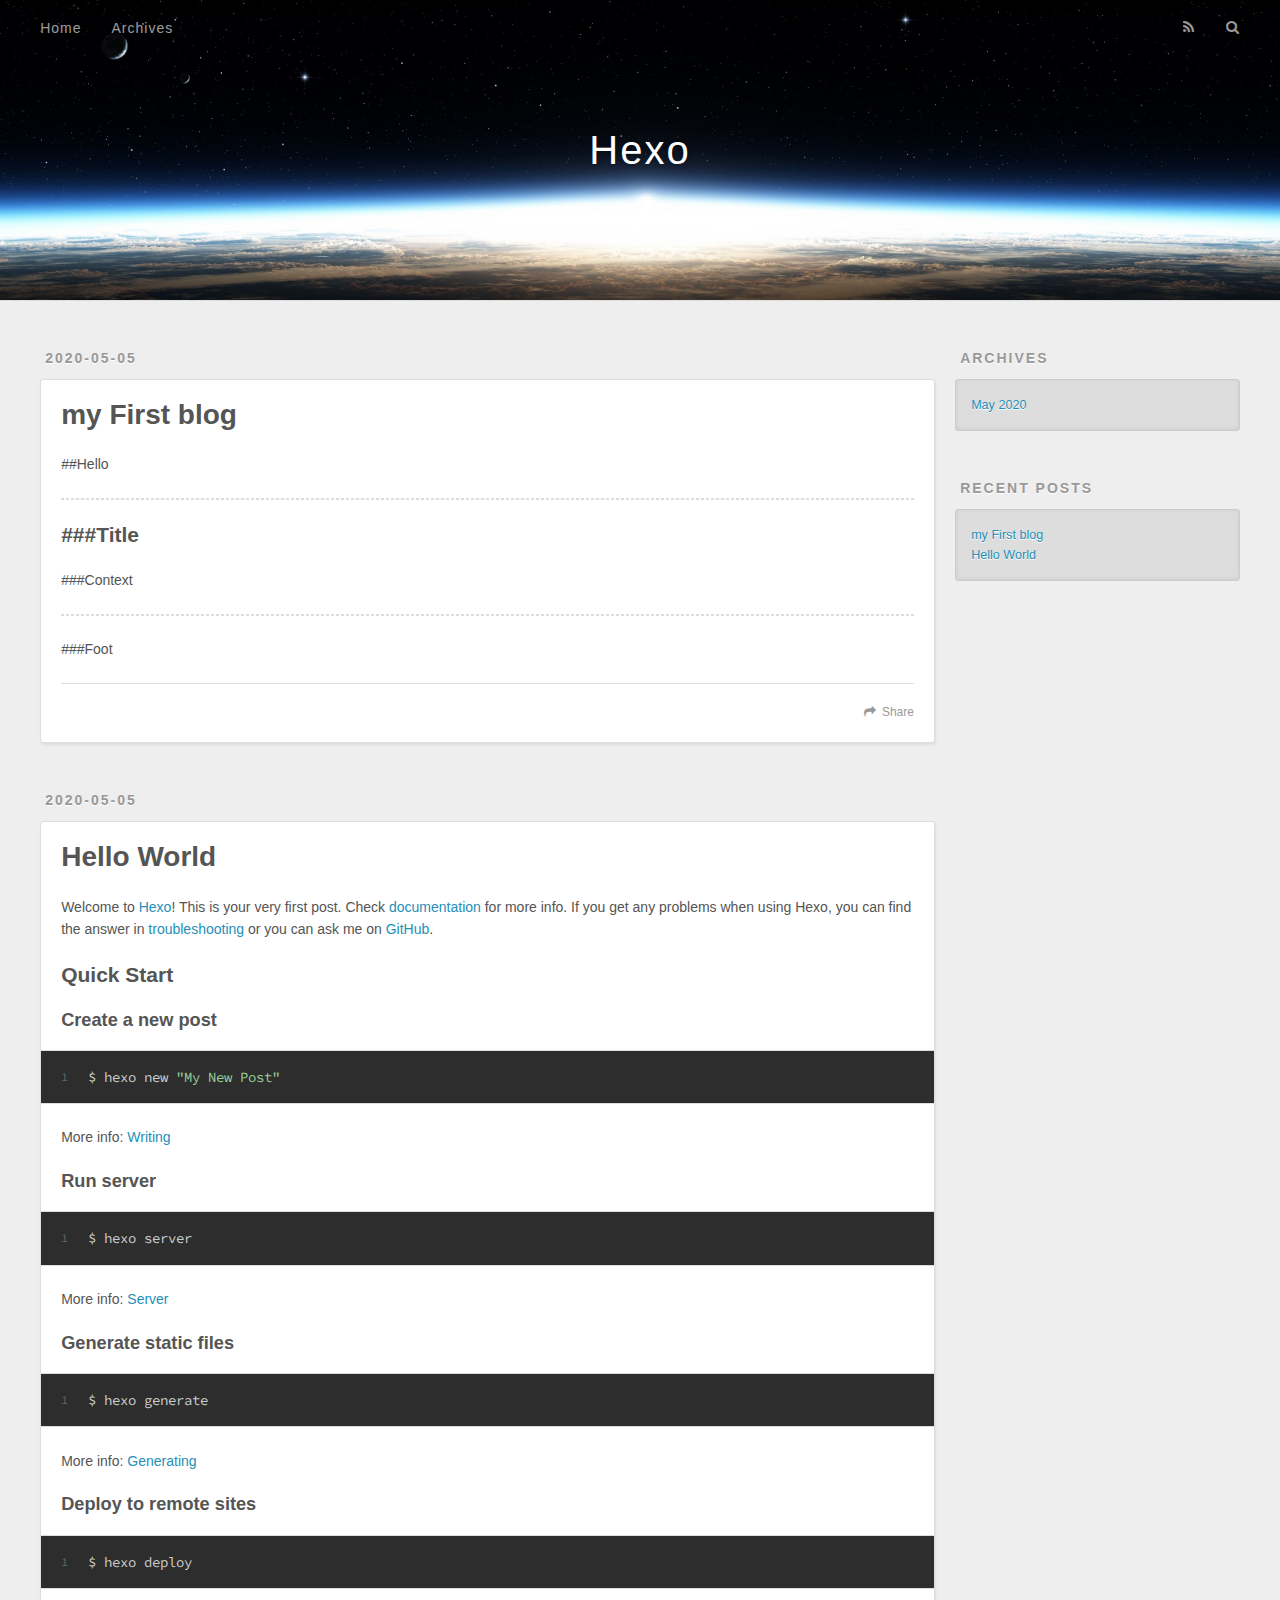
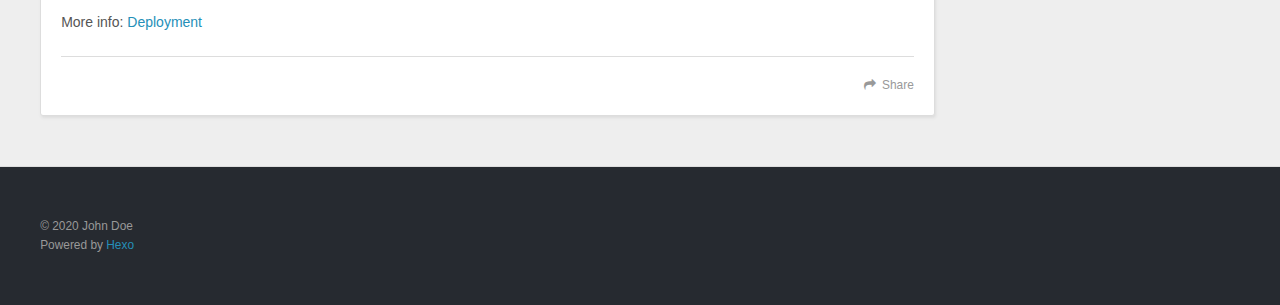
==== index.html @ ec0363a7 "Site updated: 2020-05-05 11:25:41" ====
<!DOCTYPE html>
<html>
<head>
  <meta charset="utf-8">
  

  
  <title>Hexo</title>
  <meta name="viewport" content="width=device-width, initial-scale=1, maximum-scale=1">
  <meta property="og:type" content="website">
<meta property="og:title" content="Hexo">
<meta property="og:url" content="http://yoursite.com/index.html">
<meta property="og:site_name" content="Hexo">
<meta property="og:locale" content="en_US">
<meta property="article:author" content="John Doe">
<meta name="twitter:card" content="summary">
  
    <link rel="alternate" href="/atom.xml" title="Hexo" type="application/atom+xml">
  
  
    <link rel="icon" href="/favicon.png">
  
  
    <link href="//fonts.googleapis.com/css?family=Source+Code+Pro" rel="stylesheet" type="text/css">
  
  
<link rel="stylesheet" href="/css/style.css">

<meta name="generator" content="Hexo 4.2.0"></head>

<body>
  <div id="container">
    <div id="wrap">
      <header id="header">
  <div id="banner"></div>
  <div id="header-outer" class="outer">
    <div id="header-title" class="inner">
      <h1 id="logo-wrap">
        <a href="/" id="logo">Hexo</a>
      </h1>
      
    </div>
    <div id="header-inner" class="inner">
      <nav id="main-nav">
        <a id="main-nav-toggle" class="nav-icon"></a>
        
          <a class="main-nav-link" href="/">Home</a>
        
          <a class="main-nav-link" href="/archives">Archives</a>
        
      </nav>
      <nav id="sub-nav">
        
          <a id="nav-rss-link" class="nav-icon" href="/atom.xml" title="RSS Feed"></a>
        
        <a id="nav-search-btn" class="nav-icon" title="Search"></a>
      </nav>
      <div id="search-form-wrap">
        <form action="//google.com/search" method="get" accept-charset="UTF-8" class="search-form"><input type="search" name="q" class="search-form-input" placeholder="Search"><button type="submit" class="search-form-submit">&#xF002;</button><input type="hidden" name="sitesearch" value="http://yoursite.com"></form>
      </div>
    </div>
  </div>
</header>
      <div class="outer">
        <section id="main">
  
    <article id="post-my-First-blog" class="article article-type-post" itemscope itemprop="blogPost">
  <div class="article-meta">
    <a href="/2020/05/05/my-First-blog/" class="article-date">
  <time datetime="2020-05-05T15:16:21.000Z" itemprop="datePublished">2020-05-05</time>
</a>
    
  </div>
  <div class="article-inner">
    
    
      <header class="article-header">
        
  
    <h1 itemprop="name">
      <a class="article-title" href="/2020/05/05/my-First-blog/">my First blog</a>
    </h1>
  

      </header>
    
    <div class="article-entry" itemprop="articleBody">
      
        <p>##Hello</p>
<hr>
<h2 id="Title"><a href="#Title" class="headerlink" title="###Title"></a>###Title</h2><p>###Context</p>
<hr>
<p>###Foot</p>

      
    </div>
    <footer class="article-footer">
      <a data-url="http://yoursite.com/2020/05/05/my-First-blog/" data-id="ck9u25fbx0001x0pvg37u7gdy" class="article-share-link">Share</a>
      
      
    </footer>
  </div>
  
</article>


  
    <article id="post-hello-world" class="article article-type-post" itemscope itemprop="blogPost">
  <div class="article-meta">
    <a href="/2020/05/05/hello-world/" class="article-date">
  <time datetime="2020-05-05T15:05:00.550Z" itemprop="datePublished">2020-05-05</time>
</a>
    
  </div>
  <div class="article-inner">
    
    
      <header class="article-header">
        
  
    <h1 itemprop="name">
      <a class="article-title" href="/2020/05/05/hello-world/">Hello World</a>
    </h1>
  

      </header>
    
    <div class="article-entry" itemprop="articleBody">
      
        <p>Welcome to <a href="https://hexo.io/" target="_blank" rel="noopener">Hexo</a>! This is your very first post. Check <a href="https://hexo.io/docs/" target="_blank" rel="noopener">documentation</a> for more info. If you get any problems when using Hexo, you can find the answer in <a href="https://hexo.io/docs/troubleshooting.html" target="_blank" rel="noopener">troubleshooting</a> or you can ask me on <a href="https://github.com/hexojs/hexo/issues" target="_blank" rel="noopener">GitHub</a>.</p>
<h2 id="Quick-Start"><a href="#Quick-Start" class="headerlink" title="Quick Start"></a>Quick Start</h2><h3 id="Create-a-new-post"><a href="#Create-a-new-post" class="headerlink" title="Create a new post"></a>Create a new post</h3><figure class="highlight bash"><table><tr><td class="gutter"><pre><span class="line">1</span><br></pre></td><td class="code"><pre><span class="line">$ hexo new <span class="string">"My New Post"</span></span><br></pre></td></tr></table></figure>

<p>More info: <a href="https://hexo.io/docs/writing.html" target="_blank" rel="noopener">Writing</a></p>
<h3 id="Run-server"><a href="#Run-server" class="headerlink" title="Run server"></a>Run server</h3><figure class="highlight bash"><table><tr><td class="gutter"><pre><span class="line">1</span><br></pre></td><td class="code"><pre><span class="line">$ hexo server</span><br></pre></td></tr></table></figure>

<p>More info: <a href="https://hexo.io/docs/server.html" target="_blank" rel="noopener">Server</a></p>
<h3 id="Generate-static-files"><a href="#Generate-static-files" class="headerlink" title="Generate static files"></a>Generate static files</h3><figure class="highlight bash"><table><tr><td class="gutter"><pre><span class="line">1</span><br></pre></td><td class="code"><pre><span class="line">$ hexo generate</span><br></pre></td></tr></table></figure>

<p>More info: <a href="https://hexo.io/docs/generating.html" target="_blank" rel="noopener">Generating</a></p>
<h3 id="Deploy-to-remote-sites"><a href="#Deploy-to-remote-sites" class="headerlink" title="Deploy to remote sites"></a>Deploy to remote sites</h3><figure class="highlight bash"><table><tr><td class="gutter"><pre><span class="line">1</span><br></pre></td><td class="code"><pre><span class="line">$ hexo deploy</span><br></pre></td></tr></table></figure>

<p>More info: <a href="https://hexo.io/docs/one-command-deployment.html" target="_blank" rel="noopener">Deployment</a></p>

      
    </div>
    <footer class="article-footer">
      <a data-url="http://yoursite.com/2020/05/05/hello-world/" data-id="ck9u25fbn0000x0pv0hl3083g" class="article-share-link">Share</a>
      
      
    </footer>
  </div>
  
</article>


  


</section>
        
          <aside id="sidebar">
  
    

  
    

  
    
  
    
  <div class="widget-wrap">
    <h3 class="widget-title">Archives</h3>
    <div class="widget">
      <ul class="archive-list"><li class="archive-list-item"><a class="archive-list-link" href="/archives/2020/05/">May 2020</a></li></ul>
    </div>
  </div>


  
    
  <div class="widget-wrap">
    <h3 class="widget-title">Recent Posts</h3>
    <div class="widget">
      <ul>
        
          <li>
            <a href="/2020/05/05/my-First-blog/">my First blog</a>
          </li>
        
          <li>
            <a href="/2020/05/05/hello-world/">Hello World</a>
          </li>
        
      </ul>
    </div>
  </div>

  
</aside>
        
      </div>
      <footer id="footer">
  
  <div class="outer">
    <div id="footer-info" class="inner">
      &copy; 2020 John Doe<br>
      Powered by <a href="http://hexo.io/" target="_blank">Hexo</a>
    </div>
  </div>
</footer>
    </div>
    <nav id="mobile-nav">
  
    <a href="/" class="mobile-nav-link">Home</a>
  
    <a href="/archives" class="mobile-nav-link">Archives</a>
  
</nav>
    

<script src="//ajax.googleapis.com/ajax/libs/jquery/2.0.3/jquery.min.js"></script>


  
<link rel="stylesheet" href="/fancybox/jquery.fancybox.css">

  
<script src="/fancybox/jquery.fancybox.pack.js"></script>




<script src="/js/script.js"></script>




  </div>
</body>
</html>
---- css/style.css ----
body {
  width: 100%;
}
body:before,
body:after {
  content: "";
  display: table;
}
body:after {
  clear: both;
}
html,
body,
div,
span,
applet,
object,
iframe,
h1,
h2,
h3,
h4,
h5,
h6,
p,
blockquote,
pre,
a,
abbr,
acronym,
address,
big,
cite,
code,
del,
dfn,
em,
img,
ins,
kbd,
q,
s,
samp,
small,
strike,
strong,
sub,
sup,
tt,
var,
dl,
dt,
dd,
ol,
ul,
li,
fieldset,
form,
label,
legend,
table,
caption,
tbody,
tfoot,
thead,
tr,
th,
td {
  margin: 0;
  padding: 0;
  border: 0;
  outline: 0;
  font-weight: inherit;
  font-style: inherit;
  font-family: inherit;
  font-size: 100%;
  vertical-align: baseline;
}
body {
  line-height: 1;
  color: #000;
  background: #fff;
}
ol,
ul {
  list-style: none;
}
table {
  border-collapse: separate;
  border-spacing: 0;
  vertical-align: middle;
}
caption,
th,
td {
  text-align: left;
  font-weight: normal;
  vertical-align: middle;
}
a img {
  border: none;
}
input,
button {
  margin: 0;
  padding: 0;
}
input::-moz-focus-inner,
button::-moz-focus-inner {
  border: 0;
  padding: 0;
}
@font-face {
  font-family: FontAwesome;
  font-style: normal;
  font-weight: normal;
  src: url("fonts/fontawesome-webfont.eot?v=#4.0.3");
  src: url("fonts/fontawesome-webfont.eot?#iefix&v=#4.0.3") format("embedded-opentype"), url("fonts/fontawesome-webfont.woff?v=#4.0.3") format("woff"), url("fonts/fontawesome-webfont.ttf?v=#4.0.3") format("truetype"), url("fonts/fontawesome-webfont.svg#fontawesomeregular?v=#4.0.3") format("svg");
}
html,
body,
#container {
  height: 100%;
}
body {
  background: #eee;
  font: 14px -apple-system, BlinkMacSystemFont, "Segoe UI", "Roboto", "Oxygen", "Ubuntu", "Cantarell", "Fira Sans", "Droid Sans", "Helvetica Neue", sans-serif;
  -webkit-text-size-adjust: 100%;
}
.outer {
  max-width: 1220px;
  margin: 0 auto;
  padding: 0 20px;
}
.outer:before,
.outer:after {
  content: "";
  display: table;
}
.outer:after {
  clear: both;
}
.inner {
  display: inline;
  float: left;
  width: 98.33333333333333%;
  margin: 0 0.833333333333333%;
}
.left,
.alignleft {
  float: left;
}
.right,
.alignright {
  float: right;
}
.clear {
  clear: both;
}
#container {
  position: relative;
}
.mobile-nav-on {
  overflow: hidden;
}
#wrap {
  height: 100%;
  width: 100%;
  position: absolute;
  top: 0;
  left: 0;
  -webkit-transition: 0.2s ease-out;
  -moz-transition: 0.2s ease-out;
  -ms-transition: 0.2s ease-out;
  transition: 0.2s ease-out;
  z-index: 1;
  background: #eee;
}
.mobile-nav-on #wrap {
  left: 280px;
}
@media screen and (min-width: 768px) {
  #main {
    display: inline;
    float: left;
    width: 73.33333333333333%;
    margin: 0 0.833333333333333%;
  }
}
.article-date,
.article-category-link,
.archive-year,
.widget-title {
  text-decoration: none;
  text-transform: uppercase;
  letter-spacing: 2px;
  color: #999;
  margin-bottom: 1em;
  margin-left: 5px;
  line-height: 1em;
  text-shadow: 0 1px #fff;
  font-weight: bold;
}
.article-inner,
.archive-article-inner {
  background: #fff;
  -webkit-box-shadow: 1px 2px 3px #ddd;
  box-shadow: 1px 2px 3px #ddd;
  border: 1px solid #ddd;
  border-radius: 3px;
}
.article-entry h1,
.widget h1 {
  font-size: 2em;
}
.article-entry h2,
.widget h2 {
  font-size: 1.5em;
}
.article-entry h3,
.widget h3 {
  font-size: 1.3em;
}
.article-entry h4,
.widget h4 {
  font-size: 1.2em;
}
.article-entry h5,
.widget h5 {
  font-size: 1em;
}
.article-entry h6,
.widget h6 {
  font-size: 1em;
  color: #999;
}
.article-entry hr,
.widget hr {
  border: 1px dashed #ddd;
}
.article-entry strong,
.widget strong {
  font-weight: bold;
}
.article-entry em,
.widget em,
.article-entry cite,
.widget cite {
  font-style: italic;
}
.article-entry sup,
.widget sup,
.article-entry sub,
.widget sub {
  font-size: 0.75em;
  line-height: 0;
  position: relative;
  vertical-align: baseline;
}
.article-entry sup,
.widget sup {
  top: -0.5em;
}
.article-entry sub,
.widget sub {
  bottom: -0.2em;
}
.article-entry small,
.widget small {
  font-size: 0.85em;
}
.article-entry acronym,
.widget acronym,
.article-entry abbr,
.widget abbr {
  border-bottom: 1px dotted;
}
.article-entry ul,
.widget ul,
.article-entry ol,
.widget ol,
.article-entry dl,
.widget dl {
  margin: 0 20px;
  line-height: 1.6em;
}
.article-entry ul ul,
.widget ul ul,
.article-entry ol ul,
.widget ol ul,
.article-entry ul ol,
.widget ul ol,
.article-entry ol ol,
.widget ol ol {
  margin-top: 0;
  margin-bottom: 0;
}
.article-entry ul,
.widget ul {
  list-style: disc;
}
.article-entry ol,
.widget ol {
  list-style: decimal;
}
.article-entry dt,
.widget dt {
  font-weight: bold;
}
#header {
  height: 300px;
  position: relative;
  border-bottom: 1px solid #ddd;
}
#header:before,
#header:after {
  content: "";
  position: absolute;
  left: 0;
  right: 0;
  height: 40px;
}
#header:before {
  top: 0;
  background: -webkit-linear-gradient(rgba(0,0,0,0.2), transparent);
  background: -moz-linear-gradient(rgba(0,0,0,0.2), transparent);
  background: -ms-linear-gradient(rgba(0,0,0,0.2), transparent);
  background: linear-gradient(rgba(0,0,0,0.2), transparent);
}
#header:after {
  bottom: 0;
  background: -webkit-linear-gradient(transparent, rgba(0,0,0,0.2));
  background: -moz-linear-gradient(transparent, rgba(0,0,0,0.2));
  background: -ms-linear-gradient(transparent, rgba(0,0,0,0.2));
  background: linear-gradient(transparent, rgba(0,0,0,0.2));
}
#header-outer {
  height: 100%;
  position: relative;
}
#header-inner {
  position: relative;
  overflow: hidden;
}
#banner {
  position: absolute;
  top: 0;
  left: 0;
  width: 100%;
  height: 100%;
  background: url("images/banner.jpg") center #000;
  -webkit-background-size: cover;
  -moz-background-size: cover;
  background-size: cover;
  z-index: -1;
}
#header-title {
  text-align: center;
  height: 40px;
  position: absolute;
  top: 50%;
  left: 0;
  margin-top: -20px;
}
#logo,
#subtitle {
  text-decoration: none;
  color: #fff;
  font-weight: 300;
  text-shadow: 0 1px 4px rgba(0,0,0,0.3);
}
#logo {
  font-size: 40px;
  line-height: 40px;
  letter-spacing: 2px;
}
#subtitle {
  font-size: 16px;
  line-height: 16px;
  letter-spacing: 1px;
}
#subtitle-wrap {
  margin-top: 16px;
}
#main-nav {
  float: left;
  margin-left: -15px;
}
.nav-icon,
.main-nav-link {
  float: left;
  color: #fff;
  opacity: 0.6;
  text-decoration: none;
  text-shadow: 0 1px rgba(0,0,0,0.2);
  -webkit-transition: opacity 0.2s;
  -moz-transition: opacity 0.2s;
  -ms-transition: opacity 0.2s;
  transition: opacity 0.2s;
  display: block;
  padding: 20px 15px;
}
.nav-icon:hover,
.main-nav-link:hover {
  opacity: 1;
}
.nav-icon {
  font-family: FontAwesome;
  text-align: center;
  font-size: 14px;
  width: 14px;
  height: 14px;
  padding: 20px 15px;
  position: relative;
  cursor: pointer;
}
.main-nav-link {
  font-weight: 300;
  letter-spacing: 1px;
}
@media screen and (max-width: 479px) {
  .main-nav-link {
    display: none;
  }
}
#main-nav-toggle {
  display: none;
}
#main-nav-toggle:before {
  content: "\f0c9";
}
@media screen and (max-width: 479px) {
  #main-nav-toggle {
    display: block;
  }
}
#sub-nav {
  float: right;
  margin-right: -15px;
}
#nav-rss-link:before {
  content: "\f09e";
}
#nav-search-btn:before {
  content: "\f002";
}
#search-form-wrap {
  position: absolute;
  top: 15px;
  width: 150px;
  height: 30px;
  right: -150px;
  opacity: 0;
  -webkit-transition: 0.2s ease-out;
  -moz-transition: 0.2s ease-out;
  -ms-transition: 0.2s ease-out;
  transition: 0.2s ease-out;
}
#search-form-wrap.on {
  opacity: 1;
  right: 0;
}
@media screen and (max-width: 479px) {
  #search-form-wrap {
    width: 100%;
    right: -100%;
  }
}
.search-form {
  position: absolute;
  top: 0;
  left: 0;
  right: 0;
  background: #fff;
  padding: 5px 15px;
  border-radius: 15px;
  -webkit-box-shadow: 0 0 10px rgba(0,0,0,0.3);
  box-shadow: 0 0 10px rgba(0,0,0,0.3);
}
.search-form-input {
  border: none;
  background: none;
  color: #555;
  width: 100%;
  font: 13px -apple-system, BlinkMacSystemFont, "Segoe UI", "Roboto", "Oxygen", "Ubuntu", "Cantarell", "Fira Sans", "Droid Sans", "Helvetica Neue", sans-serif;
  outline: none;
}
.search-form-input::-webkit-search-results-decoration,
.search-form-input::-webkit-search-cancel-button {
  -webkit-appearance: none;
}
.search-form-submit {
  position: absolute;
  top: 50%;
  right: 10px;
  margin-top: -7px;
  font: 13px FontAwesome;
  border: none;
  background: none;
  color: #bbb;
  cursor: pointer;
}
.search-form-submit:hover,
.search-form-submit:focus {
  color: #777;
}
.article {
  margin: 50px 0;
}
.article-inner {
  overflow: hidden;
}
.article-meta:before,
.article-meta:after {
  content: "";
  display: table;
}
.article-meta:after {
  clear: both;
}
.article-date {
  float: left;
}
.article-category {
  float: left;
  line-height: 1em;
  color: #ccc;
  text-shadow: 0 1px #fff;
  margin-left: 8px;
}
.article-category:before {
  content: "\2022";
}
.article-category-link {
  margin: 0 12px 1em;
}
.article-header {
  padding: 20px 20px 0;
}
.article-title {
  text-decoration: none;
  font-size: 2em;
  font-weight: bold;
  color: #555;
  line-height: 1.1em;
  -webkit-transition: color 0.2s;
  -moz-transition: color 0.2s;
  -ms-transition: color 0.2s;
  transition: color 0.2s;
}
a.article-title:hover {
  color: #258fb8;
}
.article-entry {
  color: #555;
  padding: 0 20px;
}
.article-entry:before,
.article-entry:after {
  content: "";
  display: table;
}
.article-entry:after {
  clear: both;
}
.article-entry p,
.article-entry table {
  line-height: 1.6em;
  margin: 1.6em 0;
}
.article-entry h1,
.article-entry h2,
.article-entry h3,
.article-entry h4,
.article-entry h5,
.article-entry h6 {
  font-weight: bold;
}
.article-entry h1,
.article-entry h2,
.article-entry h3,
.article-entry h4,
.article-entry h5,
.article-entry h6 {
  line-height: 1.1em;
  margin: 1.1em 0;
}
.article-entry a {
  color: #258fb8;
  text-decoration: none;
}
.article-entry a:hover {
  text-decoration: underline;
}
.article-entry ul,
.article-entry ol,
.article-entry dl {
  margin-top: 1.6em;
  margin-bottom: 1.6em;
}
.article-entry img,
.article-entry video {
  max-width: 100%;
  height: auto;
  display: block;
  margin: auto;
}
.article-entry iframe {
  border: none;
}
.article-entry table {
  width: 100%;
  border-collapse: collapse;
  border-spacing: 0;
}
.article-entry th {
  font-weight: bold;
  border-bottom: 3px solid #ddd;
  padding-bottom: 0.5em;
}
.article-entry td {
  border-bottom: 1px solid #ddd;
  padding: 10px 0;
}
.article-entry blockquote {
  font-family: Georgia, "Times New Roman", serif;
  font-size: 1.4em;
  margin: 1.6em 20px;
  text-align: center;
}
.article-entry blockquote footer {
  font-size: 14px;
  margin: 1.6em 0;
  font-family: -apple-system, BlinkMacSystemFont, "Segoe UI", "Roboto", "Oxygen", "Ubuntu", "Cantarell", "Fira Sans", "Droid Sans", "Helvetica Neue", sans-serif;
}
.article-entry blockquote footer cite:before {
  content: "—";
  padding: 0 0.5em;
}
.article-entry .pullquote {
  text-align: left;
  width: 45%;
  margin: 0;
}
.article-entry .pullquote.left {
  margin-left: 0.5em;
  margin-right: 1em;
}
.article-entry .pullquote.right {
  margin-right: 0.5em;
  margin-left: 1em;
}
.article-entry .caption {
  color: #999;
  display: block;
  font-size: 0.9em;
  margin-top: 0.5em;
  position: relative;
  text-align: center;
}
.article-entry .video-container {
  position: relative;
  padding-top: 56.25%;
  height: 0;
  overflow: hidden;
}
.article-entry .video-container iframe,
.article-entry .video-container object,
.article-entry .video-container embed {
  position: absolute;
  top: 0;
  left: 0;
  width: 100%;
  height: 100%;
  margin-top: 0;
}
.article-more-link a {
  display: inline-block;
  line-height: 1em;
  padding: 6px 15px;
  border-radius: 15px;
  background: #eee;
  color: #999;
  text-shadow: 0 1px #fff;
  text-decoration: none;
}
.article-more-link a:hover {
  background: #258fb8;
  color: #fff;
  text-decoration: none;
  text-shadow: 0 1px #1e7293;
}
.article-footer {
  font-size: 0.85em;
  line-height: 1.6em;
  border-top: 1px solid #ddd;
  padding-top: 1.6em;
  margin: 0 20px 20px;
}
.article-footer:before,
.article-footer:after {
  content: "";
  display: table;
}
.article-footer:after {
  clear: both;
}
.article-footer a {
  color: #999;
  text-decoration: none;
}
.article-footer a:hover {
  color: #555;
}
.article-tag-list-item {
  float: left;
  margin-right: 10px;
}
.article-tag-list-link:before {
  content: "#";
}
.article-comment-link {
  float: right;
}
.article-comment-link:before {
  content: "\f075";
  font-family: FontAwesome;
  padding-right: 8px;
}
.article-share-link {
  cursor: pointer;
  float: right;
  margin-left: 20px;
}
.article-share-link:before {
  content: "\f064";
  font-family: FontAwesome;
  padding-right: 6px;
}
#article-nav {
  position: relative;
}
#article-nav:before,
#article-nav:after {
  content: "";
  display: table;
}
#article-nav:after {
  clear: both;
}
@media screen and (min-width: 768px) {
  #article-nav {
    margin: 50px 0;
  }
  #article-nav:before {
    width: 8px;
    height: 8px;
    position: absolute;
    top: 50%;
    left: 50%;
    margin-top: -4px;
    margin-left: -4px;
    content: "";
    border-radius: 50%;
    background: #ddd;
    -webkit-box-shadow: 0 1px 2px #fff;
    box-shadow: 0 1px 2px #fff;
  }
}
.article-nav-link-wrap {
  text-decoration: none;
  text-shadow: 0 1px #fff;
  color: #999;
  -webkit-box-sizing: border-box;
  -moz-box-sizing: border-box;
  box-sizing: border-box;
  margin-top: 50px;
  text-align: center;
  display: block;
}
.article-nav-link-wrap:hover {
  color: #555;
}
@media screen and (min-width: 768px) {
  .article-nav-link-wrap {
    width: 50%;
    margin-top: 0;
  }
}
@media screen and (min-width: 768px) {
  #article-nav-newer {
    float: left;
    text-align: right;
    padding-right: 20px;
  }
}
@media screen and (min-width: 768px) {
  #article-nav-older {
    float: right;
    text-align: left;
    padding-left: 20px;
  }
}
.article-nav-caption {
  text-transform: uppercase;
  letter-spacing: 2px;
  color: #ddd;
  line-height: 1em;
  font-weight: bold;
}
#article-nav-newer .article-nav-caption {
  margin-right: -2px;
}
.article-nav-title {
  font-size: 0.85em;
  line-height: 1.6em;
  margin-top: 0.5em;
}
.article-share-box {
  position: absolute;
  display: none;
  background: #fff;
  -webkit-box-shadow: 1px 2px 10px rgba(0,0,0,0.2);
  box-shadow: 1px 2px 10px rgba(0,0,0,0.2);
  border-radius: 3px;
  margin-left: -145px;
  overflow: hidden;
  z-index: 1;
}
.article-share-box.on {
  display: block;
}
.article-share-input {
  width: 100%;
  background: none;
  -webkit-box-sizing: border-box;
  -moz-box-sizing: border-box;
  box-sizing: border-box;
  font: 14px -apple-system, BlinkMacSystemFont, "Segoe UI", "Roboto", "Oxygen", "Ubuntu", "Cantarell", "Fira Sans", "Droid Sans", "Helvetica Neue", sans-serif;
  padding: 0 15px;
  color: #555;
  outline: none;
  border: 1px solid #ddd;
  border-radius: 3px 3px 0 0;
  height: 36px;
  line-height: 36px;
}
.article-share-links {
  background: #eee;
}
.article-share-links:before,
.article-share-links:after {
  content: "";
  display: table;
}
.article-share-links:after {
  clear: both;
}
.article-share-twitter,
.article-share-facebook,
.article-share-pinterest,
.article-share-google {
  width: 50px;
  height: 36px;
  display: block;
  float: left;
  position: relative;
  color: #999;
  text-shadow: 0 1px #fff;
}
.article-share-twitter:before,
.article-share-facebook:before,
.article-share-pinterest:before,
.article-share-google:before {
  font-size: 20px;
  font-family: FontAwesome;
  width: 20px;
  height: 20px;
  position: absolute;
  top: 50%;
  left: 50%;
  margin-top: -10px;
  margin-left: -10px;
  text-align: center;
}
.article-share-twitter:hover,
.article-share-facebook:hover,
.article-share-pinterest:hover,
.article-share-google:hover {
  color: #fff;
}
.article-share-twitter:before {
  content: "\f099";
}
.article-share-twitter:hover {
  background: #00aced;
  text-shadow: 0 1px #008abe;
}
.article-share-facebook:before {
  content: "\f09a";
}
.article-share-facebook:hover {
  background: #3b5998;
  text-shadow: 0 1px #2f477a;
}
.article-share-pinterest:before {
  content: "\f0d2";
}
.article-share-pinterest:hover {
  background: #cb2027;
  text-shadow: 0 1px #a21a1f;
}
.article-share-google:before {
  content: "\f0d5";
}
.article-share-google:hover {
  background: #dd4b39;
  text-shadow: 0 1px #be3221;
}
.article-gallery {
  background: #000;
  position: relative;
}
.article-gallery-photos {
  position: relative;
  overflow: hidden;
}
.article-gallery-img {
  display: none;
  max-width: 100%;
}
.article-gallery-img:first-child {
  display: block;
}
.article-gallery-img.loaded {
  position: absolute;
  display: block;
}
.article-gallery-img img {
  display: block;
  max-width: 100%;
  margin: 0 auto;
}
#comments {
  background: #fff;
  -webkit-box-shadow: 1px 2px 3px #ddd;
  box-shadow: 1px 2px 3px #ddd;
  padding: 20px;
  border: 1px solid #ddd;
  border-radius: 3px;
  margin: 50px 0;
}
#comments a {
  color: #258fb8;
}
.archives-wrap {
  margin: 50px 0;
}
.archives:before,
.archives:after {
  content: "";
  display: table;
}
.archives:after {
  clear: both;
}
.archive-year-wrap {
  margin-bottom: 1em;
}
.archives {
  -webkit-column-gap: 10px;
  -moz-column-gap: 10px;
  column-gap: 10px;
}
@media screen and (min-width: 480px) and (max-width: 767px) {
  .archives {
    -webkit-column-count: 2;
    -moz-column-count: 2;
    column-count: 2;
  }
}
@media screen and (min-width: 768px) {
  .archives {
    -webkit-column-count: 3;
    -moz-column-count: 3;
    column-count: 3;
  }
}
.archive-article {
  -webkit-column-break-inside: avoid;
  page-break-inside: avoid;
  overflow: hidden;
  break-inside: avoid-column;
}
.archive-article-inner {
  padding: 10px;
  margin-bottom: 15px;
}
.archive-article-title {
  text-decoration: none;
  font-weight: bold;
  color: #555;
  -webkit-transition: color 0.2s;
  -moz-transition: color 0.2s;
  -ms-transition: color 0.2s;
  transition: color 0.2s;
  line-height: 1.6em;
}
.archive-article-title:hover {
  color: #258fb8;
}
.archive-article-footer {
  margin-top: 1em;
}
.archive-article-date {
  color: #999;
  text-decoration: none;
  font-size: 0.85em;
  line-height: 1em;
  margin-bottom: 0.5em;
  display: block;
}
#page-nav {
  margin: 50px auto;
  background: #fff;
  -webkit-box-shadow: 1px 2px 3px #ddd;
  box-shadow: 1px 2px 3px #ddd;
  border: 1px solid #ddd;
  border-radius: 3px;
  text-align: center;
  color: #999;
  overflow: hidden;
}
#page-nav:before,
#page-nav:after {
  content: "";
  display: table;
}
#page-nav:after {
  clear: both;
}
#page-nav a,
#page-nav span {
  padding: 10px 20px;
  line-height: 1;
  height: 2ex;
}
#page-nav a {
  color: #999;
  text-decoration: none;
}
#page-nav a:hover {
  background: #999;
  color: #fff;
}
#page-nav .prev {
  float: left;
}
#page-nav .next {
  float: right;
}
#page-nav .page-number {
  display: inline-block;
}
@media screen and (max-width: 479px) {
  #page-nav .page-number {
    display: none;
  }
}
#page-nav .current {
  color: #555;
  font-weight: bold;
}
#page-nav .space {
  color: #ddd;
}
#footer {
  background: #262a30;
  padding: 50px 0;
  border-top: 1px solid #ddd;
  color: #999;
}
#footer a {
  color: #258fb8;
  text-decoration: none;
}
#footer a:hover {
  text-decoration: underline;
}
#footer-info {
  line-height: 1.6em;
  font-size: 0.85em;
}
.article-entry pre,
.article-entry .highlight {
  background: #2d2d2d;
  margin: 0 -20px;
  padding: 15px 20px;
  border-style: solid;
  border-color: #ddd;
  border-width: 1px 0;
  overflow: auto;
  color: #ccc;
  line-height: 22.400000000000002px;
}
.article-entry .highlight .gutter pre,
.article-entry .gist .gist-file .gist-data .line-numbers {
  color: #666;
  font-size: 0.85em;
}
.article-entry pre,
.article-entry code {
  font-family: "Source Code Pro", Consolas, Monaco, Menlo, Consolas, monospace;
}
.article-entry code {
  background: #eee;
  text-shadow: 0 1px #fff;
  padding: 0 0.3em;
}
.article-entry pre code {
  background: none;
  text-shadow: none;
  padding: 0;
}
.article-entry .highlight pre {
  border: none;
  margin: 0;
  padding: 0;
}
.article-entry .highlight table {
  margin: 0;
  width: auto;
}
.article-entry .highlight td {
  border: none;
  padding: 0;
}
.article-entry .highlight figcaption {
  font-size: 0.85em;
  color: #999;
  line-height: 1em;
  margin-bottom: 1em;
}
.article-entry .highlight figcaption:before,
.article-entry .highlight figcaption:after {
  content: "";
  display: table;
}
.article-entry .highlight figcaption:after {
  clear: both;
}
.article-entry .highlight figcaption a {
  float: right;
}
.article-entry .highlight .gutter pre {
  text-align: right;
  padding-right: 20px;
}
.article-entry .highlight .line {
  height: 22.400000000000002px;
}
.article-entry .highlight .line.marked {
  background: #515151;
}
.article-entry .gist {
  margin: 0 -20px;
  border-style: solid;
  border-color: #ddd;
  border-width: 1px 0;
  background: #2d2d2d;
  padding: 15px 20px 15px 0;
}
.article-entry .gist .gist-file {
  border: none;
  font-family: "Source Code Pro", Consolas, Monaco, Menlo, Consolas, monospace;
  margin: 0;
}
.article-entry .gist .gist-file .gist-data {
  background: none;
  border: none;
}
.article-entry .gist .gist-file .gist-data .line-numbers {
  background: none;
  border: none;
  padding: 0 20px 0 0;
}
.article-entry .gist .gist-file .gist-data .line-data {
  padding: 0 !important;
}
.article-entry .gist .gist-file .highlight {
  margin: 0;
  padding: 0;
  border: none;
}
.article-entry .gist .gist-file .gist-meta {
  background: #2d2d2d;
  color: #999;
  font: 0.85em -apple-system, BlinkMacSystemFont, "Segoe UI", "Roboto", "Oxygen", "Ubuntu", "Cantarell", "Fira Sans", "Droid Sans", "Helvetica Neue", sans-serif;
  text-shadow: 0 0;
  padding: 0;
  margin-top: 1em;
  margin-left: 20px;
}
.article-entry .gist .gist-file .gist-meta a {
  color: #258fb8;
  font-weight: normal;
}
.article-entry .gist .gist-file .gist-meta a:hover {
  text-decoration: underline;
}
pre .comment,
pre .title {
  color: #999;
}
pre .variable,
pre .attribute,
pre .tag,
pre .regexp,
pre .ruby .constant,
pre .xml .tag .title,
pre .xml .pi,
pre .xml .doctype,
pre .html .doctype,
pre .css .id,
pre .css .class,
pre .css .pseudo {
  color: #f2777a;
}
pre .number,
pre .preprocessor,
pre .built_in,
pre .literal,
pre .params,
pre .constant {
  color: #f99157;
}
pre .class,
pre .ruby .class .title,
pre .css .rules .attribute {
  color: #9c9;
}
pre .string,
pre .value,
pre .inheritance,
pre .header,
pre .ruby .symbol,
pre .xml .cdata {
  color: #9c9;
}
pre .css .hexcolor {
  color: #6cc;
}
pre .function,
pre .python .decorator,
pre .python .title,
pre .ruby .function .title,
pre .ruby .title .keyword,
pre .perl .sub,
pre .javascript .title,
pre .coffeescript .title {
  color: #69c;
}
pre .keyword,
pre .javascript .function {
  color: #c9c;
}
@media screen and (max-width: 479px) {
  #mobile-nav {
    position: absolute;
    top: 0;
    left: 0;
    width: 280px;
    height: 100%;
    background: #191919;
    border-right: 1px solid #fff;
  }
}
@media screen and (max-width: 479px) {
  .mobile-nav-link {
    display: block;
    color: #999;
    text-decoration: none;
    padding: 15px 20px;
    font-weight: bold;
  }
  .mobile-nav-link:hover {
    color: #fff;
  }
}
@media screen and (min-width: 768px) {
  #sidebar {
    display: inline;
    float: left;
    width: 23.333333333333332%;
    margin: 0 0.833333333333333%;
  }
}
.widget-wrap {
  margin: 50px 0;
}
.widget {
  color: #777;
  text-shadow: 0 1px #fff;
  background: #ddd;
  -webkit-box-shadow: 0 -1px 4px #ccc inset;
  box-shadow: 0 -1px 4px #ccc inset;
  border: 1px solid #ccc;
  padding: 15px;
  border-radius: 3px;
}
.widget a {
  color: #258fb8;
  text-decoration: none;
}
.widget a:hover {
  text-decoration: underline;
}
.widget ul ul,
.widget ol ul,
.widget dl ul,
.widget ul ol,
.widget ol ol,
.widget dl ol,
.widget ul dl,
.widget ol dl,
.widget dl dl {
  margin-left: 15px;
  list-style: disc;
}
.widget {
  line-height: 1.6em;
  word-wrap: break-word;
  font-size: 0.9em;
}
.widget ul,
.widget ol {
  list-style: none;
  margin: 0;
}
.widget ul ul,
.widget ol ul,
.widget ul ol,
.widget ol ol {
  margin: 0 20px;
}
.widget ul ul,
.widget ol ul {
  list-style: disc;
}
.widget ul ol,
.widget ol ol {
  list-style: decimal;
}
.category-list-count,
.tag-list-count,
.archive-list-count {
  padding-left: 5px;
  color: #999;
  font-size: 0.85em;
}
.category-list-count:before,
.tag-list-count:before,
.archive-list-count:before {
  content: "(";
}
.category-list-count:after,
.tag-list-count:after,
.archive-list-count:after {
  content: ")";
}
.tagcloud a {
  margin-right: 5px;
  display: inline-block;
}
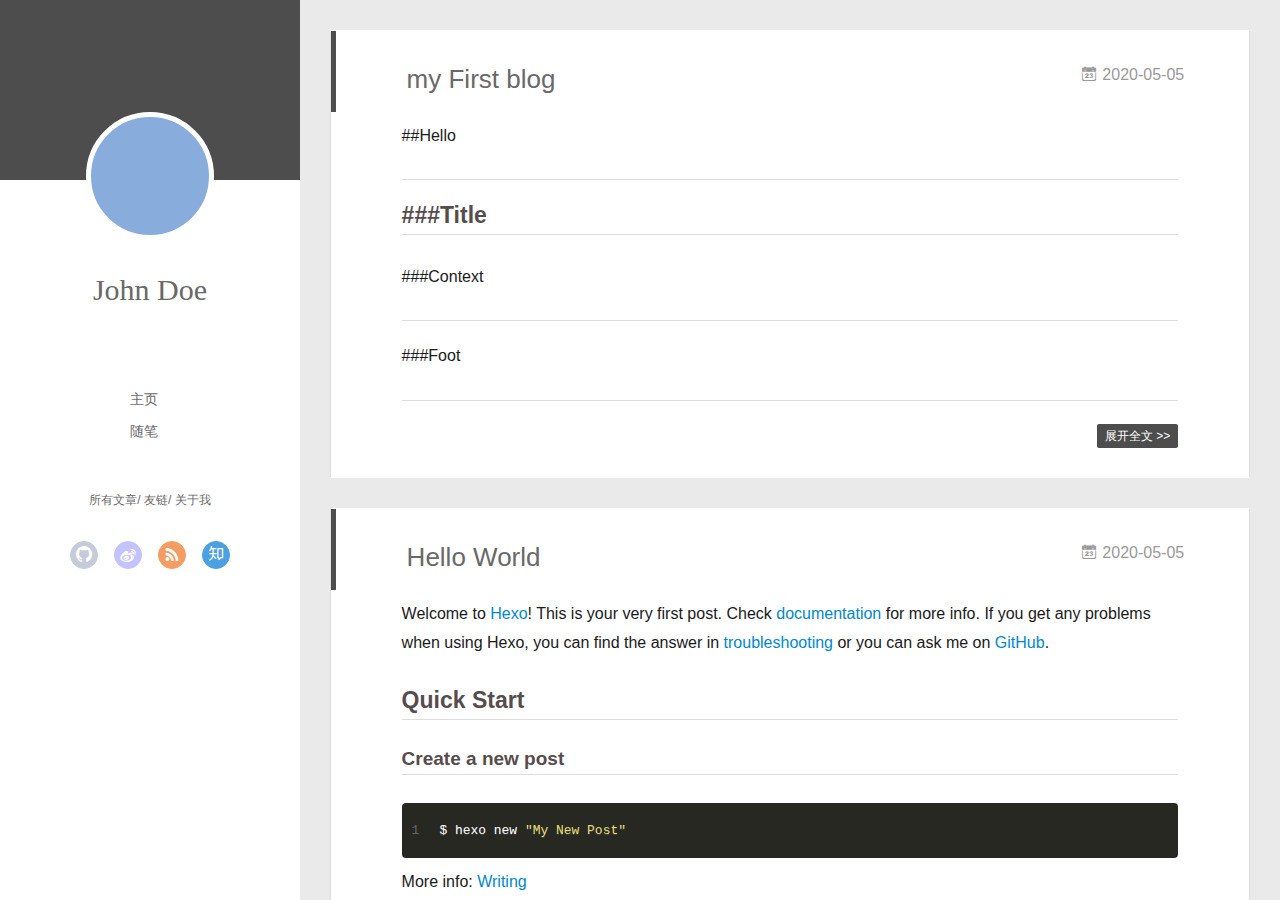
==== commit 884588b8: "Site updated: 2020-05-05 12:19:13" ====
--- a/index.html
+++ b/index.html
@@ -3,8 +3,9 @@
 <head>
   <meta charset="utf-8">
   
-
-  
+  <meta name="renderer" content="webkit">
+  <meta http-equiv="X-UA-Compatible" content="IE=edge" >
+  <link rel="dns-prefetch" href="http://yoursite.com">
   <title>Hexo</title>
   <meta name="viewport" content="width=device-width, initial-scale=1, maximum-scale=1">
   <meta property="og:type" content="website">
@@ -15,64 +16,144 @@
 <meta property="article:author" content="John Doe">
 <meta name="twitter:card" content="summary">
   
-    <link rel="alternate" href="/atom.xml" title="Hexo" type="application/atom+xml">
+    <link rel="alternative" href="/atom.xml" title="Hexo" type="application/atom+xml">
   
   
     <link rel="icon" href="/favicon.png">
   
-  
-    <link href="//fonts.googleapis.com/css?family=Source+Code+Pro" rel="stylesheet" type="text/css">
-  
-  
-<link rel="stylesheet" href="/css/style.css">
+  <link rel="stylesheet" type="text/css" href="/./main.0cf68a.css">
+  <style type="text/css">
+  
+    #container.show {
+      background: linear-gradient(200deg,#a0cfe4,#e8c37e);
+    }
+  </style>
+  
+
+  
 
 <meta name="generator" content="Hexo 4.2.0"></head>
 
 <body>
-  <div id="container">
-    <div id="wrap">
-      <header id="header">
-  <div id="banner"></div>
-  <div id="header-outer" class="outer">
-    <div id="header-title" class="inner">
-      <h1 id="logo-wrap">
-        <a href="/" id="logo">Hexo</a>
-      </h1>
-      
-    </div>
-    <div id="header-inner" class="inner">
-      <nav id="main-nav">
-        <a id="main-nav-toggle" class="nav-icon"></a>
-        
-          <a class="main-nav-link" href="/">Home</a>
-        
-          <a class="main-nav-link" href="/archives">Archives</a>
-        
-      </nav>
-      <nav id="sub-nav">
-        
-          <a id="nav-rss-link" class="nav-icon" href="/atom.xml" title="RSS Feed"></a>
-        
-        <a id="nav-search-btn" class="nav-icon" title="Search"></a>
-      </nav>
-      <div id="search-form-wrap">
-        <form action="//google.com/search" method="get" accept-charset="UTF-8" class="search-form"><input type="search" name="q" class="search-form-input" placeholder="Search"><button type="submit" class="search-form-submit">&#xF002;</button><input type="hidden" name="sitesearch" value="http://yoursite.com"></form>
-      </div>
-    </div>
-  </div>
-</header>
-      <div class="outer">
-        <section id="main">
-  
-    <article id="post-my-First-blog" class="article article-type-post" itemscope itemprop="blogPost">
-  <div class="article-meta">
-    <a href="/2020/05/05/my-First-blog/" class="article-date">
-  <time datetime="2020-05-05T15:16:21.000Z" itemprop="datePublished">2020-05-05</time>
-</a>
-    
-  </div>
+  <div id="container" q-class="show:isCtnShow">
+    <canvas id="anm-canvas" class="anm-canvas"></canvas>
+    <div class="left-col" q-class="show:isShow">
+      
+<div class="overlay" style="background: #4d4d4d"></div>
+<div class="intrude-less">
+	<header id="header" class="inner">
+		<a href="/" class="profilepic">
+			<img src="" class="js-avatar">
+		</a>
+		<hgroup>
+		  <h1 class="header-author"><a href="/">John Doe</a></h1>
+		</hgroup>
+		
+
+		<nav class="header-menu">
+			<ul>
+			
+				<li><a href="/">主页</a></li>
+	        
+				<li><a href="/tags/%E9%9A%8F%E7%AC%94/">随笔</a></li>
+	        
+			</ul>
+		</nav>
+		<nav class="header-smart-menu">
+    		
+    			
+    			<a q-on="click: openSlider(e, 'innerArchive')" href="javascript:void(0)">所有文章</a>
+    			
+            
+    			
+    			<a q-on="click: openSlider(e, 'friends')" href="javascript:void(0)">友链</a>
+    			
+            
+    			
+    			<a q-on="click: openSlider(e, 'aboutme')" href="javascript:void(0)">关于我</a>
+    			
+            
+		</nav>
+		<nav class="header-nav">
+			<div class="social">
+				
+					<a class="github" target="_blank" href="#" title="github"><i class="icon-github"></i></a>
+		        
+					<a class="weibo" target="_blank" href="#" title="weibo"><i class="icon-weibo"></i></a>
+		        
+					<a class="rss" target="_blank" href="#" title="rss"><i class="icon-rss"></i></a>
+		        
+					<a class="zhihu" target="_blank" href="#" title="zhihu"><i class="icon-zhihu"></i></a>
+		        
+			</div>
+		</nav>
+	</header>		
+</div>
+
+    </div>
+    <div class="mid-col" q-class="show:isShow,hide:isShow|isFalse">
+      
+<nav id="mobile-nav">
+  	<div class="overlay js-overlay" style="background: #4d4d4d"></div>
+	<div class="btnctn js-mobile-btnctn">
+  		<div class="slider-trigger list" q-on="click: openSlider(e)"><i class="icon icon-sort"></i></div>
+	</div>
+	<div class="intrude-less">
+		<header id="header" class="inner">
+			<div class="profilepic">
+				<img src="" class="js-avatar">
+			</div>
+			<hgroup>
+			  <h1 class="header-author js-header-author">John Doe</h1>
+			</hgroup>
+			
+			
+			
+				
+			
+				
+			
+			
+			
+			<nav class="header-nav">
+				<div class="social">
+					
+						<a class="github" target="_blank" href="#" title="github"><i class="icon-github"></i></a>
+			        
+						<a class="weibo" target="_blank" href="#" title="weibo"><i class="icon-weibo"></i></a>
+			        
+						<a class="rss" target="_blank" href="#" title="rss"><i class="icon-rss"></i></a>
+			        
+						<a class="zhihu" target="_blank" href="#" title="zhihu"><i class="icon-zhihu"></i></a>
+			        
+				</div>
+			</nav>
+
+			<nav class="header-menu js-header-menu">
+				<ul style="width: 50%">
+				
+				
+					<li style="width: 50%"><a href="/">主页</a></li>
+		        
+					<li style="width: 50%"><a href="/tags/%E9%9A%8F%E7%AC%94/">随笔</a></li>
+		        
+				</ul>
+			</nav>
+		</header>				
+	</div>
+	<div class="mobile-mask" style="display:none" q-show="isShow"></div>
+</nav>
+
+      <div id="wrapper" class="body-wrap">
+        <div class="menu-l">
+          <div class="canvas-wrap">
+            <canvas data-colors="#eaeaea" data-sectionHeight="100" data-contentId="js-content" id="myCanvas1" class="anm-canvas"></canvas>
+          </div>
+          <div id="js-content" class="content-ll">
+            
+  
+    <article id="post-my-First-blog" class="article article-type-post  article-index" itemscope itemprop="blogPost">
   <div class="article-inner">
-    
     
       <header class="article-header">
         
@@ -82,6 +163,11 @@
     </h1>
   
 
+        
+        <a href="/2020/05/05/my-First-blog/" class="archive-article-date">
+  	<time datetime="2020-05-05T15:16:21.000Z" itemprop="datePublished"><i class="icon-calendar icon"></i>2020-05-05</time>
+</a>
+        
       </header>
     
     <div class="article-entry" itemprop="articleBody">
@@ -93,27 +179,48 @@
 <p>###Foot</p>
 
       
-    </div>
-    <footer class="article-footer">
-      <a data-url="http://yoursite.com/2020/05/05/my-First-blog/" data-id="ck9u25fbx0001x0pvg37u7gdy" class="article-share-link">Share</a>
-      
-      
-    </footer>
+
+      
+    </div>
+    <div class="article-info article-info-index">
+      
+      
+      
+
+      
+        <p class="article-more-link">
+          <a class="article-more-a" href="/2020/05/05/my-First-blog/">展开全文 >></a>
+        </p>
+      
+
+      
+      <div class="clearfix"></div>
+    </div>
   </div>
-  
 </article>
 
-
-  
-    <article id="post-hello-world" class="article article-type-post" itemscope itemprop="blogPost">
-  <div class="article-meta">
-    <a href="/2020/05/05/hello-world/" class="article-date">
-  <time datetime="2020-05-05T15:05:00.550Z" itemprop="datePublished">2020-05-05</time>
-</a>
-    
-  </div>
+<aside class="wrap-side-operation">
+    <div class="mod-side-operation">
+        
+        <div class="jump-container" id="js-jump-container" style="display:none;">
+            <a href="javascript:void(0)" class="mod-side-operation__jump-to-top">
+                <i class="icon-font icon-back"></i>
+            </a>
+            <div id="js-jump-plan-container" class="jump-plan-container" style="top: -11px;">
+                <i class="icon-font icon-plane jump-plane"></i>
+            </div>
+        </div>
+        
+        
+    </div>
+</aside>
+
+
+
+
+  
+    <article id="post-hello-world" class="article article-type-post  article-index" itemscope itemprop="blogPost">
   <div class="article-inner">
-    
     
       <header class="article-header">
         
@@ -123,6 +230,11 @@
     </h1>
   
 
+        
+        <a href="/2020/05/05/hello-world/" class="archive-article-date">
+  	<time datetime="2020-05-05T15:05:00.550Z" itemprop="datePublished"><i class="icon-calendar icon"></i>2020-05-05</time>
+</a>
+        
       </header>
     
     <div class="article-entry" itemprop="articleBody">
@@ -142,100 +254,292 @@
 <p>More info: <a href="https://hexo.io/docs/one-command-deployment.html" target="_blank" rel="noopener">Deployment</a></p>
 
       
-    </div>
-    <footer class="article-footer">
-      <a data-url="http://yoursite.com/2020/05/05/hello-world/" data-id="ck9u25fbn0000x0pv0hl3083g" class="article-share-link">Share</a>
-      
-      
-    </footer>
+
+      
+    </div>
+    <div class="article-info article-info-index">
+      
+      
+      
+
+      
+        <p class="article-more-link">
+          <a class="article-more-a" href="/2020/05/05/hello-world/">展开全文 >></a>
+        </p>
+      
+
+      
+      <div class="clearfix"></div>
+    </div>
   </div>
-  
 </article>
 
-
-  
-
-
-</section>
-        
-          <aside id="sidebar">
-  
-    
-
-  
-    
-
-  
-    
-  
-    
-  <div class="widget-wrap">
-    <h3 class="widget-title">Archives</h3>
-    <div class="widget">
-      <ul class="archive-list"><li class="archive-list-item"><a class="archive-list-link" href="/archives/2020/05/">May 2020</a></li></ul>
-    </div>
-  </div>
-
-
-  
-    
-  <div class="widget-wrap">
-    <h3 class="widget-title">Recent Posts</h3>
-    <div class="widget">
-      <ul>
-        
-          <li>
-            <a href="/2020/05/05/my-First-blog/">my First blog</a>
-          </li>
-        
-          <li>
-            <a href="/2020/05/05/hello-world/">Hello World</a>
-          </li>
-        
-      </ul>
-    </div>
-  </div>
-
-  
+<aside class="wrap-side-operation">
+    <div class="mod-side-operation">
+        
+        <div class="jump-container" id="js-jump-container" style="display:none;">
+            <a href="javascript:void(0)" class="mod-side-operation__jump-to-top">
+                <i class="icon-font icon-back"></i>
+            </a>
+            <div id="js-jump-plan-container" class="jump-plan-container" style="top: -11px;">
+                <i class="icon-font icon-plane jump-plane"></i>
+            </div>
+        </div>
+        
+        
+    </div>
 </aside>
-        
+
+
+
+
+  
+  
+
+
+          </div>
+        </div>
       </div>
       <footer id="footer">
-  
   <div class="outer">
-    <div id="footer-info" class="inner">
-      &copy; 2020 John Doe<br>
-      Powered by <a href="http://hexo.io/" target="_blank">Hexo</a>
+    <div id="footer-info">
+    	<div class="footer-left">
+    		&copy; 2020 John Doe
+    	</div>
+      	<div class="footer-right">
+      		<a href="http://hexo.io/" target="_blank">Hexo</a>  Theme <a href="https://github.com/litten/hexo-theme-yilia" target="_blank">Yilia</a> by Litten
+      	</div>
     </div>
   </div>
 </footer>
     </div>
-    <nav id="mobile-nav">
-  
-    <a href="/" class="mobile-nav-link">Home</a>
-  
-    <a href="/archives" class="mobile-nav-link">Archives</a>
-  
-</nav>
-    
-
-<script src="//ajax.googleapis.com/ajax/libs/jquery/2.0.3/jquery.min.js"></script>
-
-
-  
-<link rel="stylesheet" href="/fancybox/jquery.fancybox.css">
-
-  
-<script src="/fancybox/jquery.fancybox.pack.js"></script>
-
-
-
-
-<script src="/js/script.js"></script>
-
-
-
-
+    <script>
+	var yiliaConfig = {
+		mathjax: false,
+		isHome: true,
+		isPost: false,
+		isArchive: false,
+		isTag: false,
+		isCategory: false,
+		open_in_new: false,
+		toc_hide_index: true,
+		root: "/",
+		innerArchive: true,
+		showTags: false
+	}
+</script>
+
+<script>!function(t){function n(e){if(r[e])return r[e].exports;var i=r[e]={exports:{},id:e,loaded:!1};return t[e].call(i.exports,i,i.exports,n),i.loaded=!0,i.exports}var r={};n.m=t,n.c=r,n.p="./",n(0)}([function(t,n,r){r(195),t.exports=r(191)},function(t,n,r){var e=r(3),i=r(52),o=r(27),u=r(28),c=r(53),f="prototype",a=function(t,n,r){var s,l,h,v,p=t&a.F,d=t&a.G,y=t&a.S,g=t&a.P,b=t&a.B,m=d?e:y?e[n]||(e[n]={}):(e[n]||{})[f],x=d?i:i[n]||(i[n]={}),w=x[f]||(x[f]={});d&&(r=n);for(s in r)l=!p&&m&&void 0!==m[s],h=(l?m:r)[s],v=b&&l?c(h,e):g&&"function"==typeof h?c(Function.call,h):h,m&&u(m,s,h,t&a.U),x[s]!=h&&o(x,s,v),g&&w[s]!=h&&(w[s]=h)};e.core=i,a.F=1,a.G=2,a.S=4,a.P=8,a.B=16,a.W=32,a.U=64,a.R=128,t.exports=a},function(t,n,r){var e=r(6);t.exports=function(t){if(!e(t))throw TypeError(t+" is not an object!");return t}},function(t,n){var r=t.exports="undefined"!=typeof window&&window.Math==Math?window:"undefined"!=typeof self&&self.Math==Math?self:Function("return this")();"number"==typeof __g&&(__g=r)},function(t,n){t.exports=function(t){try{return!!t()}catch(t){return!0}}},function(t,n){var r=t.exports="undefined"!=typeof window&&window.Math==Math?window:"undefined"!=typeof self&&self.Math==Math?self:Function("return this")();"number"==typeof __g&&(__g=r)},function(t,n){t.exports=function(t){return"object"==typeof t?null!==t:"function"==typeof t}},function(t,n,r){var e=r(126)("wks"),i=r(76),o=r(3).Symbol,u="function"==typeof o;(t.exports=function(t){return e[t]||(e[t]=u&&o[t]||(u?o:i)("Symbol."+t))}).store=e},function(t,n){var r={}.hasOwnProperty;t.exports=function(t,n){return r.call(t,n)}},function(t,n,r){var e=r(94),i=r(33);t.exports=function(t){return e(i(t))}},function(t,n,r){t.exports=!r(4)(function(){return 7!=Object.defineProperty({},"a",{get:function(){return 7}}).a})},function(t,n,r){var e=r(2),i=r(167),o=r(50),u=Object.defineProperty;n.f=r(10)?Object.defineProperty:function(t,n,r){if(e(t),n=o(n,!0),e(r),i)try{return u(t,n,r)}catch(t){}if("get"in r||"set"in r)throw TypeError("Accessors not supported!");return"value"in r&&(t[n]=r.value),t}},function(t,n,r){t.exports=!r(18)(function(){return 7!=Object.defineProperty({},"a",{get:function(){return 7}}).a})},function(t,n,r){var e=r(14),i=r(22);t.exports=r(12)?function(t,n,r){return e.f(t,n,i(1,r))}:function(t,n,r){return t[n]=r,t}},function(t,n,r){var e=r(20),i=r(58),o=r(42),u=Object.defineProperty;n.f=r(12)?Object.defineProperty:function(t,n,r){if(e(t),n=o(n,!0),e(r),i)try{return u(t,n,r)}catch(t){}if("get"in r||"set"in r)throw TypeError("Accessors not supported!");return"value"in r&&(t[n]=r.value),t}},function(t,n,r){var e=r(40)("wks"),i=r(23),o=r(5).Symbol,u="function"==typeof o;(t.exports=function(t){return e[t]||(e[t]=u&&o[t]||(u?o:i)("Symbol."+t))}).store=e},function(t,n,r){var e=r(67),i=Math.min;t.exports=function(t){return t>0?i(e(t),9007199254740991):0}},function(t,n,r){var e=r(46);t.exports=function(t){return Object(e(t))}},function(t,n){t.exports=function(t){try{return!!t()}catch(t){return!0}}},function(t,n,r){var e=r(63),i=r(34);t.exports=Object.keys||function(t){return e(t,i)}},function(t,n,r){var e=r(21);t.exports=function(t){if(!e(t))throw TypeError(t+" is not an object!");return t}},function(t,n){t.exports=function(t){return"object"==typeof t?null!==t:"function"==typeof t}},function(t,n){t.exports=function(t,n){return{enumerable:!(1&t),configurable:!(2&t),writable:!(4&t),value:n}}},function(t,n){var r=0,e=Math.random();t.exports=function(t){return"Symbol(".concat(void 0===t?"":t,")_",(++r+e).toString(36))}},function(t,n){var r={}.hasOwnProperty;t.exports=function(t,n){return r.call(t,n)}},function(t,n){var r=t.exports={version:"2.4.0"};"number"==typeof __e&&(__e=r)},function(t,n){t.exports=function(t){if("function"!=typeof t)throw TypeError(t+" is not a function!");return t}},function(t,n,r){var e=r(11),i=r(66);t.exports=r(10)?function(t,n,r){return e.f(t,n,i(1,r))}:function(t,n,r){return t[n]=r,t}},function(t,n,r){var e=r(3),i=r(27),o=r(24),u=r(76)("src"),c="toString",f=Function[c],a=(""+f).split(c);r(52).inspectSource=function(t){return f.call(t)},(t.exports=function(t,n,r,c){var f="function"==typeof r;f&&(o(r,"name")||i(r,"name",n)),t[n]!==r&&(f&&(o(r,u)||i(r,u,t[n]?""+t[n]:a.join(String(n)))),t===e?t[n]=r:c?t[n]?t[n]=r:i(t,n,r):(delete t[n],i(t,n,r)))})(Function.prototype,c,function(){return"function"==typeof this&&this[u]||f.call(this)})},function(t,n,r){var e=r(1),i=r(4),o=r(46),u=function(t,n,r,e){var i=String(o(t)),u="<"+n;return""!==r&&(u+=" "+r+'="'+String(e).replace(/"/g,"&quot;")+'"'),u+">"+i+"</"+n+">"};t.exports=function(t,n){var r={};r[t]=n(u),e(e.P+e.F*i(function(){var n=""[t]('"');return n!==n.toLowerCase()||n.split('"').length>3}),"String",r)}},function(t,n,r){var e=r(115),i=r(46);t.exports=function(t){return e(i(t))}},function(t,n,r){var e=r(116),i=r(66),o=r(30),u=r(50),c=r(24),f=r(167),a=Object.getOwnPropertyDescriptor;n.f=r(10)?a:function(t,n){if(t=o(t),n=u(n,!0),f)try{return a(t,n)}catch(t){}if(c(t,n))return i(!e.f.call(t,n),t[n])}},function(t,n,r){var e=r(24),i=r(17),o=r(145)("IE_PROTO"),u=Object.prototype;t.exports=Object.getPrototypeOf||function(t){return t=i(t),e(t,o)?t[o]:"function"==typeof t.constructor&&t instanceof t.constructor?t.constructor.prototype:t instanceof Object?u:null}},function(t,n){t.exports=function(t){if(void 0==t)throw TypeError("Can't call method on  "+t);return t}},function(t,n){t.exports="constructor,hasOwnProperty,isPrototypeOf,propertyIsEnumerable,toLocaleString,toString,valueOf".split(",")},function(t,n){t.exports={}},function(t,n){t.exports=!0},function(t,n){n.f={}.propertyIsEnumerable},function(t,n,r){var e=r(14).f,i=r(8),o=r(15)("toStringTag");t.exports=function(t,n,r){t&&!i(t=r?t:t.prototype,o)&&e(t,o,{configurable:!0,value:n})}},function(t,n,r){var e=r(40)("keys"),i=r(23);t.exports=function(t){return e[t]||(e[t]=i(t))}},function(t,n,r){var e=r(5),i="__core-js_shared__",o=e[i]||(e[i]={});t.exports=function(t){return o[t]||(o[t]={})}},function(t,n){var r=Math.ceil,e=Math.floor;t.exports=function(t){return isNaN(t=+t)?0:(t>0?e:r)(t)}},function(t,n,r){var e=r(21);t.exports=function(t,n){if(!e(t))return t;var r,i;if(n&&"function"==typeof(r=t.toString)&&!e(i=r.call(t)))return i;if("function"==typeof(r=t.valueOf)&&!e(i=r.call(t)))return i;if(!n&&"function"==typeof(r=t.toString)&&!e(i=r.call(t)))return i;throw TypeError("Can't convert object to primitive value")}},function(t,n,r){var e=r(5),i=r(25),o=r(36),u=r(44),c=r(14).f;t.exports=function(t){var n=i.Symbol||(i.Symbol=o?{}:e.Symbol||{});"_"==t.charAt(0)||t in n||c(n,t,{value:u.f(t)})}},function(t,n,r){n.f=r(15)},function(t,n){var r={}.toString;t.exports=function(t){return r.call(t).slice(8,-1)}},function(t,n){t.exports=function(t){if(void 0==t)throw TypeError("Can't call method on  "+t);return t}},function(t,n,r){var e=r(4);t.exports=function(t,n){return!!t&&e(function(){n?t.call(null,function(){},1):t.call(null)})}},function(t,n,r){var e=r(53),i=r(115),o=r(17),u=r(16),c=r(203);t.exports=function(t,n){var r=1==t,f=2==t,a=3==t,s=4==t,l=6==t,h=5==t||l,v=n||c;return function(n,c,p){for(var d,y,g=o(n),b=i(g),m=e(c,p,3),x=u(b.length),w=0,S=r?v(n,x):f?v(n,0):void 0;x>w;w++)if((h||w in b)&&(d=b[w],y=m(d,w,g),t))if(r)S[w]=y;else if(y)switch(t){case 3:return!0;case 5:return d;case 6:return w;case 2:S.push(d)}else if(s)return!1;return l?-1:a||s?s:S}}},function(t,n,r){var e=r(1),i=r(52),o=r(4);t.exports=function(t,n){var r=(i.Object||{})[t]||Object[t],u={};u[t]=n(r),e(e.S+e.F*o(function(){r(1)}),"Object",u)}},function(t,n,r){var e=r(6);t.exports=function(t,n){if(!e(t))return t;var r,i;if(n&&"function"==typeof(r=t.toString)&&!e(i=r.call(t)))return i;if("function"==typeof(r=t.valueOf)&&!e(i=r.call(t)))return i;if(!n&&"function"==typeof(r=t.toString)&&!e(i=r.call(t)))return i;throw TypeError("Can't convert object to primitive value")}},function(t,n,r){var e=r(5),i=r(25),o=r(91),u=r(13),c="prototype",f=function(t,n,r){var a,s,l,h=t&f.F,v=t&f.G,p=t&f.S,d=t&f.P,y=t&f.B,g=t&f.W,b=v?i:i[n]||(i[n]={}),m=b[c],x=v?e:p?e[n]:(e[n]||{})[c];v&&(r=n);for(a in r)(s=!h&&x&&void 0!==x[a])&&a in b||(l=s?x[a]:r[a],b[a]=v&&"function"!=typeof x[a]?r[a]:y&&s?o(l,e):g&&x[a]==l?function(t){var n=function(n,r,e){if(this instanceof t){switch(arguments.length){case 0:return new t;case 1:return new t(n);case 2:return new t(n,r)}return new t(n,r,e)}return t.apply(this,arguments)};return n[c]=t[c],n}(l):d&&"function"==typeof l?o(Function.call,l):l,d&&((b.virtual||(b.virtual={}))[a]=l,t&f.R&&m&&!m[a]&&u(m,a,l)))};f.F=1,f.G=2,f.S=4,f.P=8,f.B=16,f.W=32,f.U=64,f.R=128,t.exports=f},function(t,n){var r=t.exports={version:"2.4.0"};"number"==typeof __e&&(__e=r)},function(t,n,r){var e=r(26);t.exports=function(t,n,r){if(e(t),void 0===n)return t;switch(r){case 1:return function(r){return t.call(n,r)};case 2:return function(r,e){return t.call(n,r,e)};case 3:return function(r,e,i){return t.call(n,r,e,i)}}return function(){return t.apply(n,arguments)}}},function(t,n,r){var e=r(183),i=r(1),o=r(126)("metadata"),u=o.store||(o.store=new(r(186))),c=function(t,n,r){var i=u.get(t);if(!i){if(!r)return;u.set(t,i=new e)}var o=i.get(n);if(!o){if(!r)return;i.set(n,o=new e)}return o},f=function(t,n,r){var e=c(n,r,!1);return void 0!==e&&e.has(t)},a=function(t,n,r){var e=c(n,r,!1);return void 0===e?void 0:e.get(t)},s=function(t,n,r,e){c(r,e,!0).set(t,n)},l=function(t,n){var r=c(t,n,!1),e=[];return r&&r.forEach(function(t,n){e.push(n)}),e},h=function(t){return void 0===t||"symbol"==typeof t?t:String(t)},v=function(t){i(i.S,"Reflect",t)};t.exports={store:u,map:c,has:f,get:a,set:s,keys:l,key:h,exp:v}},function(t,n,r){"use strict";if(r(10)){var e=r(69),i=r(3),o=r(4),u=r(1),c=r(127),f=r(152),a=r(53),s=r(68),l=r(66),h=r(27),v=r(73),p=r(67),d=r(16),y=r(75),g=r(50),b=r(24),m=r(180),x=r(114),w=r(6),S=r(17),_=r(137),O=r(70),E=r(32),P=r(71).f,j=r(154),F=r(76),M=r(7),A=r(48),N=r(117),T=r(146),I=r(155),k=r(80),L=r(123),R=r(74),C=r(130),D=r(160),U=r(11),W=r(31),G=U.f,B=W.f,V=i.RangeError,z=i.TypeError,q=i.Uint8Array,K="ArrayBuffer",J="Shared"+K,Y="BYTES_PER_ELEMENT",H="prototype",$=Array[H],X=f.ArrayBuffer,Q=f.DataView,Z=A(0),tt=A(2),nt=A(3),rt=A(4),et=A(5),it=A(6),ot=N(!0),ut=N(!1),ct=I.values,ft=I.keys,at=I.entries,st=$.lastIndexOf,lt=$.reduce,ht=$.reduceRight,vt=$.join,pt=$.sort,dt=$.slice,yt=$.toString,gt=$.toLocaleString,bt=M("iterator"),mt=M("toStringTag"),xt=F("typed_constructor"),wt=F("def_constructor"),St=c.CONSTR,_t=c.TYPED,Ot=c.VIEW,Et="Wrong length!",Pt=A(1,function(t,n){return Tt(T(t,t[wt]),n)}),jt=o(function(){return 1===new q(new Uint16Array([1]).buffer)[0]}),Ft=!!q&&!!q[H].set&&o(function(){new q(1).set({})}),Mt=function(t,n){if(void 0===t)throw z(Et);var r=+t,e=d(t);if(n&&!m(r,e))throw V(Et);return e},At=function(t,n){var r=p(t);if(r<0||r%n)throw V("Wrong offset!");return r},Nt=function(t){if(w(t)&&_t in t)return t;throw z(t+" is not a typed array!")},Tt=function(t,n){if(!(w(t)&&xt in t))throw z("It is not a typed array constructor!");return new t(n)},It=function(t,n){return kt(T(t,t[wt]),n)},kt=function(t,n){for(var r=0,e=n.length,i=Tt(t,e);e>r;)i[r]=n[r++];return i},Lt=function(t,n,r){G(t,n,{get:function(){return this._d[r]}})},Rt=function(t){var n,r,e,i,o,u,c=S(t),f=arguments.length,s=f>1?arguments[1]:void 0,l=void 0!==s,h=j(c);if(void 0!=h&&!_(h)){for(u=h.call(c),e=[],n=0;!(o=u.next()).done;n++)e.push(o.value);c=e}for(l&&f>2&&(s=a(s,arguments[2],2)),n=0,r=d(c.length),i=Tt(this,r);r>n;n++)i[n]=l?s(c[n],n):c[n];return i},Ct=function(){for(var t=0,n=arguments.length,r=Tt(this,n);n>t;)r[t]=arguments[t++];return r},Dt=!!q&&o(function(){gt.call(new q(1))}),Ut=function(){return gt.apply(Dt?dt.call(Nt(this)):Nt(this),arguments)},Wt={copyWithin:function(t,n){return D.call(Nt(this),t,n,arguments.length>2?arguments[2]:void 0)},every:function(t){return rt(Nt(this),t,arguments.length>1?arguments[1]:void 0)},fill:function(t){return C.apply(Nt(this),arguments)},filter:function(t){return It(this,tt(Nt(this),t,arguments.length>1?arguments[1]:void 0))},find:function(t){return et(Nt(this),t,arguments.length>1?arguments[1]:void 0)},findIndex:function(t){return it(Nt(this),t,arguments.length>1?arguments[1]:void 0)},forEach:function(t){Z(Nt(this),t,arguments.length>1?arguments[1]:void 0)},indexOf:function(t){return ut(Nt(this),t,arguments.length>1?arguments[1]:void 0)},includes:function(t){return ot(Nt(this),t,arguments.length>1?arguments[1]:void 0)},join:function(t){return vt.apply(Nt(this),arguments)},lastIndexOf:function(t){return st.apply(Nt(this),arguments)},map:function(t){return Pt(Nt(this),t,arguments.length>1?arguments[1]:void 0)},reduce:function(t){return lt.apply(Nt(this),arguments)},reduceRight:function(t){return ht.apply(Nt(this),arguments)},reverse:function(){for(var t,n=this,r=Nt(n).length,e=Math.floor(r/2),i=0;i<e;)t=n[i],n[i++]=n[--r],n[r]=t;return n},some:function(t){return nt(Nt(this),t,arguments.length>1?arguments[1]:void 0)},sort:function(t){return pt.call(Nt(this),t)},subarray:function(t,n){var r=Nt(this),e=r.length,i=y(t,e);return new(T(r,r[wt]))(r.buffer,r.byteOffset+i*r.BYTES_PER_ELEMENT,d((void 0===n?e:y(n,e))-i))}},Gt=function(t,n){return It(this,dt.call(Nt(this),t,n))},Bt=function(t){Nt(this);var n=At(arguments[1],1),r=this.length,e=S(t),i=d(e.length),o=0;if(i+n>r)throw V(Et);for(;o<i;)this[n+o]=e[o++]},Vt={entries:function(){return at.call(Nt(this))},keys:function(){return ft.call(Nt(this))},values:function(){return ct.call(Nt(this))}},zt=function(t,n){return w(t)&&t[_t]&&"symbol"!=typeof n&&n in t&&String(+n)==String(n)},qt=function(t,n){return zt(t,n=g(n,!0))?l(2,t[n]):B(t,n)},Kt=function(t,n,r){return!(zt(t,n=g(n,!0))&&w(r)&&b(r,"value"))||b(r,"get")||b(r,"set")||r.configurable||b(r,"writable")&&!r.writable||b(r,"enumerable")&&!r.enumerable?G(t,n,r):(t[n]=r.value,t)};St||(W.f=qt,U.f=Kt),u(u.S+u.F*!St,"Object",{getOwnPropertyDescriptor:qt,defineProperty:Kt}),o(function(){yt.call({})})&&(yt=gt=function(){return vt.call(this)});var Jt=v({},Wt);v(Jt,Vt),h(Jt,bt,Vt.values),v(Jt,{slice:Gt,set:Bt,constructor:function(){},toString:yt,toLocaleString:Ut}),Lt(Jt,"buffer","b"),Lt(Jt,"byteOffset","o"),Lt(Jt,"byteLength","l"),Lt(Jt,"length","e"),G(Jt,mt,{get:function(){return this[_t]}}),t.exports=function(t,n,r,f){f=!!f;var a=t+(f?"Clamped":"")+"Array",l="Uint8Array"!=a,v="get"+t,p="set"+t,y=i[a],g=y||{},b=y&&E(y),m=!y||!c.ABV,S={},_=y&&y[H],j=function(t,r){var e=t._d;return e.v[v](r*n+e.o,jt)},F=function(t,r,e){var i=t._d;f&&(e=(e=Math.round(e))<0?0:e>255?255:255&e),i.v[p](r*n+i.o,e,jt)},M=function(t,n){G(t,n,{get:function(){return j(this,n)},set:function(t){return F(this,n,t)},enumerable:!0})};m?(y=r(function(t,r,e,i){s(t,y,a,"_d");var o,u,c,f,l=0,v=0;if(w(r)){if(!(r instanceof X||(f=x(r))==K||f==J))return _t in r?kt(y,r):Rt.call(y,r);o=r,v=At(e,n);var p=r.byteLength;if(void 0===i){if(p%n)throw V(Et);if((u=p-v)<0)throw V(Et)}else if((u=d(i)*n)+v>p)throw V(Et);c=u/n}else c=Mt(r,!0),u=c*n,o=new X(u);for(h(t,"_d",{b:o,o:v,l:u,e:c,v:new Q(o)});l<c;)M(t,l++)}),_=y[H]=O(Jt),h(_,"constructor",y)):L(function(t){new y(null),new y(t)},!0)||(y=r(function(t,r,e,i){s(t,y,a);var o;return w(r)?r instanceof X||(o=x(r))==K||o==J?void 0!==i?new g(r,At(e,n),i):void 0!==e?new g(r,At(e,n)):new g(r):_t in r?kt(y,r):Rt.call(y,r):new g(Mt(r,l))}),Z(b!==Function.prototype?P(g).concat(P(b)):P(g),function(t){t in y||h(y,t,g[t])}),y[H]=_,e||(_.constructor=y));var A=_[bt],N=!!A&&("values"==A.name||void 0==A.name),T=Vt.values;h(y,xt,!0),h(_,_t,a),h(_,Ot,!0),h(_,wt,y),(f?new y(1)[mt]==a:mt in _)||G(_,mt,{get:function(){return a}}),S[a]=y,u(u.G+u.W+u.F*(y!=g),S),u(u.S,a,{BYTES_PER_ELEMENT:n,from:Rt,of:Ct}),Y in _||h(_,Y,n),u(u.P,a,Wt),R(a),u(u.P+u.F*Ft,a,{set:Bt}),u(u.P+u.F*!N,a,Vt),u(u.P+u.F*(_.toString!=yt),a,{toString:yt}),u(u.P+u.F*o(function(){new y(1).slice()}),a,{slice:Gt}),u(u.P+u.F*(o(function(){return[1,2].toLocaleString()!=new y([1,2]).toLocaleString()})||!o(function(){_.toLocaleString.call([1,2])})),a,{toLocaleString:Ut}),k[a]=N?A:T,e||N||h(_,bt,T)}}else t.exports=function(){}},function(t,n){var r={}.toString;t.exports=function(t){return r.call(t).slice(8,-1)}},function(t,n,r){var e=r(21),i=r(5).document,o=e(i)&&e(i.createElement);t.exports=function(t){return o?i.createElement(t):{}}},function(t,n,r){t.exports=!r(12)&&!r(18)(function(){return 7!=Object.defineProperty(r(57)("div"),"a",{get:function(){return 7}}).a})},function(t,n,r){"use strict";var e=r(36),i=r(51),o=r(64),u=r(13),c=r(8),f=r(35),a=r(96),s=r(38),l=r(103),h=r(15)("iterator"),v=!([].keys&&"next"in[].keys()),p="keys",d="values",y=function(){return this};t.exports=function(t,n,r,g,b,m,x){a(r,n,g);var w,S,_,O=function(t){if(!v&&t in F)return F[t];switch(t){case p:case d:return function(){return new r(this,t)}}return function(){return new r(this,t)}},E=n+" Iterator",P=b==d,j=!1,F=t.prototype,M=F[h]||F["@@iterator"]||b&&F[b],A=M||O(b),N=b?P?O("entries"):A:void 0,T="Array"==n?F.entries||M:M;if(T&&(_=l(T.call(new t)))!==Object.prototype&&(s(_,E,!0),e||c(_,h)||u(_,h,y)),P&&M&&M.name!==d&&(j=!0,A=function(){return M.call(this)}),e&&!x||!v&&!j&&F[h]||u(F,h,A),f[n]=A,f[E]=y,b)if(w={values:P?A:O(d),keys:m?A:O(p),entries:N},x)for(S in w)S in F||o(F,S,w[S]);else i(i.P+i.F*(v||j),n,w);return w}},function(t,n,r){var e=r(20),i=r(100),o=r(34),u=r(39)("IE_PROTO"),c=function(){},f="prototype",a=function(){var t,n=r(57)("iframe"),e=o.length;for(n.style.display="none",r(93).appendChild(n),n.src="javascript:",t=n.contentWindow.document,t.open(),t.write("<script>document.F=Object<\/script>"),t.close(),a=t.F;e--;)delete a[f][o[e]];return a()};t.exports=Object.create||function(t,n){var r;return null!==t?(c[f]=e(t),r=new c,c[f]=null,r[u]=t):r=a(),void 0===n?r:i(r,n)}},function(t,n,r){var e=r(63),i=r(34).concat("length","prototype");n.f=Object.getOwnPropertyNames||function(t){return e(t,i)}},function(t,n){n.f=Object.getOwnPropertySymbols},function(t,n,r){var e=r(8),i=r(9),o=r(90)(!1),u=r(39)("IE_PROTO");t.exports=function(t,n){var r,c=i(t),f=0,a=[];for(r in c)r!=u&&e(c,r)&&a.push(r);for(;n.length>f;)e(c,r=n[f++])&&(~o(a,r)||a.push(r));return a}},function(t,n,r){t.exports=r(13)},function(t,n,r){var e=r(76)("meta"),i=r(6),o=r(24),u=r(11).f,c=0,f=Object.isExtensible||function(){return!0},a=!r(4)(function(){return f(Object.preventExtensions({}))}),s=function(t){u(t,e,{value:{i:"O"+ ++c,w:{}}})},l=function(t,n){if(!i(t))return"symbol"==typeof t?t:("string"==typeof t?"S":"P")+t;if(!o(t,e)){if(!f(t))return"F";if(!n)return"E";s(t)}return t[e].i},h=function(t,n){if(!o(t,e)){if(!f(t))return!0;if(!n)return!1;s(t)}return t[e].w},v=function(t){return a&&p.NEED&&f(t)&&!o(t,e)&&s(t),t},p=t.exports={KEY:e,NEED:!1,fastKey:l,getWeak:h,onFreeze:v}},function(t,n){t.exports=function(t,n){return{enumerable:!(1&t),configurable:!(2&t),writable:!(4&t),value:n}}},function(t,n){var r=Math.ceil,e=Math.floor;t.exports=function(t){return isNaN(t=+t)?0:(t>0?e:r)(t)}},function(t,n){t.exports=function(t,n,r,e){if(!(t instanceof n)||void 0!==e&&e in t)throw TypeError(r+": incorrect invocation!");return t}},function(t,n){t.exports=!1},function(t,n,r){var e=r(2),i=r(173),o=r(133),u=r(145)("IE_PROTO"),c=function(){},f="prototype",a=function(){var t,n=r(132)("iframe"),e=o.length;for(n.style.display="none",r(135).appendChild(n),n.src="javascript:",t=n.contentWindow.document,t.open(),t.write("<script>document.F=Object<\/script>"),t.close(),a=t.F;e--;)delete a[f][o[e]];return a()};t.exports=Object.create||function(t,n){var r;return null!==t?(c[f]=e(t),r=new c,c[f]=null,r[u]=t):r=a(),void 0===n?r:i(r,n)}},function(t,n,r){var e=r(175),i=r(133).concat("length","prototype");n.f=Object.getOwnPropertyNames||function(t){return e(t,i)}},function(t,n,r){var e=r(175),i=r(133);t.exports=Object.keys||function(t){return e(t,i)}},function(t,n,r){var e=r(28);t.exports=function(t,n,r){for(var i in n)e(t,i,n[i],r);return t}},function(t,n,r){"use strict";var e=r(3),i=r(11),o=r(10),u=r(7)("species");t.exports=function(t){var n=e[t];o&&n&&!n[u]&&i.f(n,u,{configurable:!0,get:function(){return this}})}},function(t,n,r){var e=r(67),i=Math.max,o=Math.min;t.exports=function(t,n){return t=e(t),t<0?i(t+n,0):o(t,n)}},function(t,n){var r=0,e=Math.random();t.exports=function(t){return"Symbol(".concat(void 0===t?"":t,")_",(++r+e).toString(36))}},function(t,n,r){var e=r(33);t.exports=function(t){return Object(e(t))}},function(t,n,r){var e=r(7)("unscopables"),i=Array.prototype;void 0==i[e]&&r(27)(i,e,{}),t.exports=function(t){i[e][t]=!0}},function(t,n,r){var e=r(53),i=r(169),o=r(137),u=r(2),c=r(16),f=r(154),a={},s={},n=t.exports=function(t,n,r,l,h){var v,p,d,y,g=h?function(){return t}:f(t),b=e(r,l,n?2:1),m=0;if("function"!=typeof g)throw TypeError(t+" is not iterable!");if(o(g)){for(v=c(t.length);v>m;m++)if((y=n?b(u(p=t[m])[0],p[1]):b(t[m]))===a||y===s)return y}else for(d=g.call(t);!(p=d.next()).done;)if((y=i(d,b,p.value,n))===a||y===s)return y};n.BREAK=a,n.RETURN=s},function(t,n){t.exports={}},function(t,n,r){var e=r(11).f,i=r(24),o=r(7)("toStringTag");t.exports=function(t,n,r){t&&!i(t=r?t:t.prototype,o)&&e(t,o,{configurable:!0,value:n})}},function(t,n,r){var e=r(1),i=r(46),o=r(4),u=r(150),c="["+u+"]",f="​+",a=RegExp("^"+c+c+"*"),s=RegExp(c+c+"*$"),l=function(t,n,r){var i={},c=o(function(){return!!u[t]()||f[t]()!=f}),a=i[t]=c?n(h):u[t];r&&(i[r]=a),e(e.P+e.F*c,"String",i)},h=l.trim=function(t,n){return t=String(i(t)),1&n&&(t=t.replace(a,"")),2&n&&(t=t.replace(s,"")),t};t.exports=l},function(t,n,r){t.exports={default:r(86),__esModule:!0}},function(t,n,r){t.exports={default:r(87),__esModule:!0}},function(t,n,r){"use strict";function e(t){return t&&t.__esModule?t:{default:t}}n.__esModule=!0;var i=r(84),o=e(i),u=r(83),c=e(u),f="function"==typeof c.default&&"symbol"==typeof o.default?function(t){return typeof t}:function(t){return t&&"function"==typeof c.default&&t.constructor===c.default&&t!==c.default.prototype?"symbol":typeof t};n.default="function"==typeof c.default&&"symbol"===f(o.default)?function(t){return void 0===t?"undefined":f(t)}:function(t){return t&&"function"==typeof c.default&&t.constructor===c.default&&t!==c.default.prototype?"symbol":void 0===t?"undefined":f(t)}},function(t,n,r){r(110),r(108),r(111),r(112),t.exports=r(25).Symbol},function(t,n,r){r(109),r(113),t.exports=r(44).f("iterator")},function(t,n){t.exports=function(t){if("function"!=typeof t)throw TypeError(t+" is not a function!");return t}},function(t,n){t.exports=function(){}},function(t,n,r){var e=r(9),i=r(106),o=r(105);t.exports=function(t){return function(n,r,u){var c,f=e(n),a=i(f.length),s=o(u,a);if(t&&r!=r){for(;a>s;)if((c=f[s++])!=c)return!0}else for(;a>s;s++)if((t||s in f)&&f[s]===r)return t||s||0;return!t&&-1}}},function(t,n,r){var e=r(88);t.exports=function(t,n,r){if(e(t),void 0===n)return t;switch(r){case 1:return function(r){return t.call(n,r)};case 2:return function(r,e){return t.call(n,r,e)};case 3:return function(r,e,i){return t.call(n,r,e,i)}}return function(){return t.apply(n,arguments)}}},function(t,n,r){var e=r(19),i=r(62),o=r(37);t.exports=function(t){var n=e(t),r=i.f;if(r)for(var u,c=r(t),f=o.f,a=0;c.length>a;)f.call(t,u=c[a++])&&n.push(u);return n}},function(t,n,r){t.exports=r(5).document&&document.documentElement},function(t,n,r){var e=r(56);t.exports=Object("z").propertyIsEnumerable(0)?Object:function(t){return"String"==e(t)?t.split(""):Object(t)}},function(t,n,r){var e=r(56);t.exports=Array.isArray||function(t){return"Array"==e(t)}},function(t,n,r){"use strict";var e=r(60),i=r(22),o=r(38),u={};r(13)(u,r(15)("iterator"),function(){return this}),t.exports=function(t,n,r){t.prototype=e(u,{next:i(1,r)}),o(t,n+" Iterator")}},function(t,n){t.exports=function(t,n){return{value:n,done:!!t}}},function(t,n,r){var e=r(19),i=r(9);t.exports=function(t,n){for(var r,o=i(t),u=e(o),c=u.length,f=0;c>f;)if(o[r=u[f++]]===n)return r}},function(t,n,r){var e=r(23)("meta"),i=r(21),o=r(8),u=r(14).f,c=0,f=Object.isExtensible||function(){return!0},a=!r(18)(function(){return f(Object.preventExtensions({}))}),s=function(t){u(t,e,{value:{i:"O"+ ++c,w:{}}})},l=function(t,n){if(!i(t))return"symbol"==typeof t?t:("string"==typeof t?"S":"P")+t;if(!o(t,e)){if(!f(t))return"F";if(!n)return"E";s(t)}return t[e].i},h=function(t,n){if(!o(t,e)){if(!f(t))return!0;if(!n)return!1;s(t)}return t[e].w},v=function(t){return a&&p.NEED&&f(t)&&!o(t,e)&&s(t),t},p=t.exports={KEY:e,NEED:!1,fastKey:l,getWeak:h,onFreeze:v}},function(t,n,r){var e=r(14),i=r(20),o=r(19);t.exports=r(12)?Object.defineProperties:function(t,n){i(t);for(var r,u=o(n),c=u.length,f=0;c>f;)e.f(t,r=u[f++],n[r]);return t}},function(t,n,r){var e=r(37),i=r(22),o=r(9),u=r(42),c=r(8),f=r(58),a=Object.getOwnPropertyDescriptor;n.f=r(12)?a:function(t,n){if(t=o(t),n=u(n,!0),f)try{return a(t,n)}catch(t){}if(c(t,n))return i(!e.f.call(t,n),t[n])}},function(t,n,r){var e=r(9),i=r(61).f,o={}.toString,u="object"==typeof window&&window&&Object.getOwnPropertyNames?Object.getOwnPropertyNames(window):[],c=function(t){try{return i(t)}catch(t){return u.slice()}};t.exports.f=function(t){return u&&"[object Window]"==o.call(t)?c(t):i(e(t))}},function(t,n,r){var e=r(8),i=r(77),o=r(39)("IE_PROTO"),u=Object.prototype;t.exports=Object.getPrototypeOf||function(t){return t=i(t),e(t,o)?t[o]:"function"==typeof t.constructor&&t instanceof t.constructor?t.constructor.prototype:t instanceof Object?u:null}},function(t,n,r){var e=r(41),i=r(33);t.exports=function(t){return function(n,r){var o,u,c=String(i(n)),f=e(r),a=c.length;return f<0||f>=a?t?"":void 0:(o=c.charCodeAt(f),o<55296||o>56319||f+1===a||(u=c.charCodeAt(f+1))<56320||u>57343?t?c.charAt(f):o:t?c.slice(f,f+2):u-56320+(o-55296<<10)+65536)}}},function(t,n,r){var e=r(41),i=Math.max,o=Math.min;t.exports=function(t,n){return t=e(t),t<0?i(t+n,0):o(t,n)}},function(t,n,r){var e=r(41),i=Math.min;t.exports=function(t){return t>0?i(e(t),9007199254740991):0}},function(t,n,r){"use strict";var e=r(89),i=r(97),o=r(35),u=r(9);t.exports=r(59)(Array,"Array",function(t,n){this._t=u(t),this._i=0,this._k=n},function(){var t=this._t,n=this._k,r=this._i++;return!t||r>=t.length?(this._t=void 0,i(1)):"keys"==n?i(0,r):"values"==n?i(0,t[r]):i(0,[r,t[r]])},"values"),o.Arguments=o.Array,e("keys"),e("values"),e("entries")},function(t,n){},function(t,n,r){"use strict";var e=r(104)(!0);r(59)(String,"String",function(t){this._t=String(t),this._i=0},function(){var t,n=this._t,r=this._i;return r>=n.length?{value:void 0,done:!0}:(t=e(n,r),this._i+=t.length,{value:t,done:!1})})},function(t,n,r){"use strict";var e=r(5),i=r(8),o=r(12),u=r(51),c=r(64),f=r(99).KEY,a=r(18),s=r(40),l=r(38),h=r(23),v=r(15),p=r(44),d=r(43),y=r(98),g=r(92),b=r(95),m=r(20),x=r(9),w=r(42),S=r(22),_=r(60),O=r(102),E=r(101),P=r(14),j=r(19),F=E.f,M=P.f,A=O.f,N=e.Symbol,T=e.JSON,I=T&&T.stringify,k="prototype",L=v("_hidden"),R=v("toPrimitive"),C={}.propertyIsEnumerable,D=s("symbol-registry"),U=s("symbols"),W=s("op-symbols"),G=Object[k],B="function"==typeof N,V=e.QObject,z=!V||!V[k]||!V[k].findChild,q=o&&a(function(){return 7!=_(M({},"a",{get:function(){return M(this,"a",{value:7}).a}})).a})?function(t,n,r){var e=F(G,n);e&&delete G[n],M(t,n,r),e&&t!==G&&M(G,n,e)}:M,K=function(t){var n=U[t]=_(N[k]);return n._k=t,n},J=B&&"symbol"==typeof N.iterator?function(t){return"symbol"==typeof t}:function(t){return t instanceof N},Y=function(t,n,r){return t===G&&Y(W,n,r),m(t),n=w(n,!0),m(r),i(U,n)?(r.enumerable?(i(t,L)&&t[L][n]&&(t[L][n]=!1),r=_(r,{enumerable:S(0,!1)})):(i(t,L)||M(t,L,S(1,{})),t[L][n]=!0),q(t,n,r)):M(t,n,r)},H=function(t,n){m(t);for(var r,e=g(n=x(n)),i=0,o=e.length;o>i;)Y(t,r=e[i++],n[r]);return t},$=function(t,n){return void 0===n?_(t):H(_(t),n)},X=function(t){var n=C.call(this,t=w(t,!0));return!(this===G&&i(U,t)&&!i(W,t))&&(!(n||!i(this,t)||!i(U,t)||i(this,L)&&this[L][t])||n)},Q=function(t,n){if(t=x(t),n=w(n,!0),t!==G||!i(U,n)||i(W,n)){var r=F(t,n);return!r||!i(U,n)||i(t,L)&&t[L][n]||(r.enumerable=!0),r}},Z=function(t){for(var n,r=A(x(t)),e=[],o=0;r.length>o;)i(U,n=r[o++])||n==L||n==f||e.push(n);return e},tt=function(t){for(var n,r=t===G,e=A(r?W:x(t)),o=[],u=0;e.length>u;)!i(U,n=e[u++])||r&&!i(G,n)||o.push(U[n]);return o};B||(N=function(){if(this instanceof N)throw TypeError("Symbol is not a constructor!");var t=h(arguments.length>0?arguments[0]:void 0),n=function(r){this===G&&n.call(W,r),i(this,L)&&i(this[L],t)&&(this[L][t]=!1),q(this,t,S(1,r))};return o&&z&&q(G,t,{configurable:!0,set:n}),K(t)},c(N[k],"toString",function(){return this._k}),E.f=Q,P.f=Y,r(61).f=O.f=Z,r(37).f=X,r(62).f=tt,o&&!r(36)&&c(G,"propertyIsEnumerable",X,!0),p.f=function(t){return K(v(t))}),u(u.G+u.W+u.F*!B,{Symbol:N});for(var nt="hasInstance,isConcatSpreadable,iterator,match,replace,search,species,split,toPrimitive,toStringTag,unscopables".split(","),rt=0;nt.length>rt;)v(nt[rt++]);for(var nt=j(v.store),rt=0;nt.length>rt;)d(nt[rt++]);u(u.S+u.F*!B,"Symbol",{for:function(t){return i(D,t+="")?D[t]:D[t]=N(t)},keyFor:function(t){if(J(t))return y(D,t);throw TypeError(t+" is not a symbol!")},useSetter:function(){z=!0},useSimple:function(){z=!1}}),u(u.S+u.F*!B,"Object",{create:$,defineProperty:Y,defineProperties:H,getOwnPropertyDescriptor:Q,getOwnPropertyNames:Z,getOwnPropertySymbols:tt}),T&&u(u.S+u.F*(!B||a(function(){var t=N();return"[null]"!=I([t])||"{}"!=I({a:t})||"{}"!=I(Object(t))})),"JSON",{stringify:function(t){if(void 0!==t&&!J(t)){for(var n,r,e=[t],i=1;arguments.length>i;)e.push(arguments[i++]);return n=e[1],"function"==typeof n&&(r=n),!r&&b(n)||(n=function(t,n){if(r&&(n=r.call(this,t,n)),!J(n))return n}),e[1]=n,I.apply(T,e)}}}),N[k][R]||r(13)(N[k],R,N[k].valueOf),l(N,"Symbol"),l(Math,"Math",!0),l(e.JSON,"JSON",!0)},function(t,n,r){r(43)("asyncIterator")},function(t,n,r){r(43)("observable")},function(t,n,r){r(107);for(var e=r(5),i=r(13),o=r(35),u=r(15)("toStringTag"),c=["NodeList","DOMTokenList","MediaList","StyleSheetList","CSSRuleList"],f=0;f<5;f++){var a=c[f],s=e[a],l=s&&s.prototype;l&&!l[u]&&i(l,u,a),o[a]=o.Array}},function(t,n,r){var e=r(45),i=r(7)("toStringTag"),o="Arguments"==e(function(){return arguments}()),u=function(t,n){try{return t[n]}catch(t){}};t.exports=function(t){var n,r,c;return void 0===t?"Undefined":null===t?"Null":"string"==typeof(r=u(n=Object(t),i))?r:o?e(n):"Object"==(c=e(n))&&"function"==typeof n.callee?"Arguments":c}},function(t,n,r){var e=r(45);t.exports=Object("z").propertyIsEnumerable(0)?Object:function(t){return"String"==e(t)?t.split(""):Object(t)}},function(t,n){n.f={}.propertyIsEnumerable},function(t,n,r){var e=r(30),i=r(16),o=r(75);t.exports=function(t){return function(n,r,u){var c,f=e(n),a=i(f.length),s=o(u,a);if(t&&r!=r){for(;a>s;)if((c=f[s++])!=c)return!0}else for(;a>s;s++)if((t||s in f)&&f[s]===r)return t||s||0;return!t&&-1}}},function(t,n,r){"use strict";var e=r(3),i=r(1),o=r(28),u=r(73),c=r(65),f=r(79),a=r(68),s=r(6),l=r(4),h=r(123),v=r(81),p=r(136);t.exports=function(t,n,r,d,y,g){var b=e[t],m=b,x=y?"set":"add",w=m&&m.prototype,S={},_=function(t){var n=w[t];o(w,t,"delete"==t?function(t){return!(g&&!s(t))&&n.call(this,0===t?0:t)}:"has"==t?function(t){return!(g&&!s(t))&&n.call(this,0===t?0:t)}:"get"==t?function(t){return g&&!s(t)?void 0:n.call(this,0===t?0:t)}:"add"==t?function(t){return n.call(this,0===t?0:t),this}:function(t,r){return n.call(this,0===t?0:t,r),this})};if("function"==typeof m&&(g||w.forEach&&!l(function(){(new m).entries().next()}))){var O=new m,E=O[x](g?{}:-0,1)!=O,P=l(function(){O.has(1)}),j=h(function(t){new m(t)}),F=!g&&l(function(){for(var t=new m,n=5;n--;)t[x](n,n);return!t.has(-0)});j||(m=n(function(n,r){a(n,m,t);var e=p(new b,n,m);return void 0!=r&&f(r,y,e[x],e),e}),m.prototype=w,w.constructor=m),(P||F)&&(_("delete"),_("has"),y&&_("get")),(F||E)&&_(x),g&&w.clear&&delete w.clear}else m=d.getConstructor(n,t,y,x),u(m.prototype,r),c.NEED=!0;return v(m,t),S[t]=m,i(i.G+i.W+i.F*(m!=b),S),g||d.setStrong(m,t,y),m}},function(t,n,r){"use strict";var e=r(27),i=r(28),o=r(4),u=r(46),c=r(7);t.exports=function(t,n,r){var f=c(t),a=r(u,f,""[t]),s=a[0],l=a[1];o(function(){var n={};return n[f]=function(){return 7},7!=""[t](n)})&&(i(String.prototype,t,s),e(RegExp.prototype,f,2==n?function(t,n){return l.call(t,this,n)}:function(t){return l.call(t,this)}))}
+},function(t,n,r){"use strict";var e=r(2);t.exports=function(){var t=e(this),n="";return t.global&&(n+="g"),t.ignoreCase&&(n+="i"),t.multiline&&(n+="m"),t.unicode&&(n+="u"),t.sticky&&(n+="y"),n}},function(t,n){t.exports=function(t,n,r){var e=void 0===r;switch(n.length){case 0:return e?t():t.call(r);case 1:return e?t(n[0]):t.call(r,n[0]);case 2:return e?t(n[0],n[1]):t.call(r,n[0],n[1]);case 3:return e?t(n[0],n[1],n[2]):t.call(r,n[0],n[1],n[2]);case 4:return e?t(n[0],n[1],n[2],n[3]):t.call(r,n[0],n[1],n[2],n[3])}return t.apply(r,n)}},function(t,n,r){var e=r(6),i=r(45),o=r(7)("match");t.exports=function(t){var n;return e(t)&&(void 0!==(n=t[o])?!!n:"RegExp"==i(t))}},function(t,n,r){var e=r(7)("iterator"),i=!1;try{var o=[7][e]();o.return=function(){i=!0},Array.from(o,function(){throw 2})}catch(t){}t.exports=function(t,n){if(!n&&!i)return!1;var r=!1;try{var o=[7],u=o[e]();u.next=function(){return{done:r=!0}},o[e]=function(){return u},t(o)}catch(t){}return r}},function(t,n,r){t.exports=r(69)||!r(4)(function(){var t=Math.random();__defineSetter__.call(null,t,function(){}),delete r(3)[t]})},function(t,n){n.f=Object.getOwnPropertySymbols},function(t,n,r){var e=r(3),i="__core-js_shared__",o=e[i]||(e[i]={});t.exports=function(t){return o[t]||(o[t]={})}},function(t,n,r){for(var e,i=r(3),o=r(27),u=r(76),c=u("typed_array"),f=u("view"),a=!(!i.ArrayBuffer||!i.DataView),s=a,l=0,h="Int8Array,Uint8Array,Uint8ClampedArray,Int16Array,Uint16Array,Int32Array,Uint32Array,Float32Array,Float64Array".split(",");l<9;)(e=i[h[l++]])?(o(e.prototype,c,!0),o(e.prototype,f,!0)):s=!1;t.exports={ABV:a,CONSTR:s,TYPED:c,VIEW:f}},function(t,n){"use strict";var r={versions:function(){var t=window.navigator.userAgent;return{trident:t.indexOf("Trident")>-1,presto:t.indexOf("Presto")>-1,webKit:t.indexOf("AppleWebKit")>-1,gecko:t.indexOf("Gecko")>-1&&-1==t.indexOf("KHTML"),mobile:!!t.match(/AppleWebKit.*Mobile.*/),ios:!!t.match(/\(i[^;]+;( U;)? CPU.+Mac OS X/),android:t.indexOf("Android")>-1||t.indexOf("Linux")>-1,iPhone:t.indexOf("iPhone")>-1||t.indexOf("Mac")>-1,iPad:t.indexOf("iPad")>-1,webApp:-1==t.indexOf("Safari"),weixin:-1==t.indexOf("MicroMessenger")}}()};t.exports=r},function(t,n,r){"use strict";var e=r(85),i=function(t){return t&&t.__esModule?t:{default:t}}(e),o=function(){function t(t,n,e){return n||e?String.fromCharCode(n||e):r[t]||t}function n(t){return e[t]}var r={"&quot;":'"',"&lt;":"<","&gt;":">","&amp;":"&","&nbsp;":" "},e={};for(var u in r)e[r[u]]=u;return r["&apos;"]="'",e["'"]="&#39;",{encode:function(t){return t?(""+t).replace(/['<> "&]/g,n).replace(/\r?\n/g,"<br/>").replace(/\s/g,"&nbsp;"):""},decode:function(n){return n?(""+n).replace(/<br\s*\/?>/gi,"\n").replace(/&quot;|&lt;|&gt;|&amp;|&nbsp;|&apos;|&#(\d+);|&#(\d+)/g,t).replace(/\u00a0/g," "):""},encodeBase16:function(t){if(!t)return t;t+="";for(var n=[],r=0,e=t.length;e>r;r++)n.push(t.charCodeAt(r).toString(16).toUpperCase());return n.join("")},encodeBase16forJSON:function(t){if(!t)return t;t=t.replace(/[\u4E00-\u9FBF]/gi,function(t){return escape(t).replace("%u","\\u")});for(var n=[],r=0,e=t.length;e>r;r++)n.push(t.charCodeAt(r).toString(16).toUpperCase());return n.join("")},decodeBase16:function(t){if(!t)return t;t+="";for(var n=[],r=0,e=t.length;e>r;r+=2)n.push(String.fromCharCode("0x"+t.slice(r,r+2)));return n.join("")},encodeObject:function(t){if(t instanceof Array)for(var n=0,r=t.length;r>n;n++)t[n]=o.encodeObject(t[n]);else if("object"==(void 0===t?"undefined":(0,i.default)(t)))for(var e in t)t[e]=o.encodeObject(t[e]);else if("string"==typeof t)return o.encode(t);return t},loadScript:function(t){var n=document.createElement("script");document.getElementsByTagName("body")[0].appendChild(n),n.setAttribute("src",t)},addLoadEvent:function(t){var n=window.onload;"function"!=typeof window.onload?window.onload=t:window.onload=function(){n(),t()}}}}();t.exports=o},function(t,n,r){"use strict";var e=r(17),i=r(75),o=r(16);t.exports=function(t){for(var n=e(this),r=o(n.length),u=arguments.length,c=i(u>1?arguments[1]:void 0,r),f=u>2?arguments[2]:void 0,a=void 0===f?r:i(f,r);a>c;)n[c++]=t;return n}},function(t,n,r){"use strict";var e=r(11),i=r(66);t.exports=function(t,n,r){n in t?e.f(t,n,i(0,r)):t[n]=r}},function(t,n,r){var e=r(6),i=r(3).document,o=e(i)&&e(i.createElement);t.exports=function(t){return o?i.createElement(t):{}}},function(t,n){t.exports="constructor,hasOwnProperty,isPrototypeOf,propertyIsEnumerable,toLocaleString,toString,valueOf".split(",")},function(t,n,r){var e=r(7)("match");t.exports=function(t){var n=/./;try{"/./"[t](n)}catch(r){try{return n[e]=!1,!"/./"[t](n)}catch(t){}}return!0}},function(t,n,r){t.exports=r(3).document&&document.documentElement},function(t,n,r){var e=r(6),i=r(144).set;t.exports=function(t,n,r){var o,u=n.constructor;return u!==r&&"function"==typeof u&&(o=u.prototype)!==r.prototype&&e(o)&&i&&i(t,o),t}},function(t,n,r){var e=r(80),i=r(7)("iterator"),o=Array.prototype;t.exports=function(t){return void 0!==t&&(e.Array===t||o[i]===t)}},function(t,n,r){var e=r(45);t.exports=Array.isArray||function(t){return"Array"==e(t)}},function(t,n,r){"use strict";var e=r(70),i=r(66),o=r(81),u={};r(27)(u,r(7)("iterator"),function(){return this}),t.exports=function(t,n,r){t.prototype=e(u,{next:i(1,r)}),o(t,n+" Iterator")}},function(t,n,r){"use strict";var e=r(69),i=r(1),o=r(28),u=r(27),c=r(24),f=r(80),a=r(139),s=r(81),l=r(32),h=r(7)("iterator"),v=!([].keys&&"next"in[].keys()),p="keys",d="values",y=function(){return this};t.exports=function(t,n,r,g,b,m,x){a(r,n,g);var w,S,_,O=function(t){if(!v&&t in F)return F[t];switch(t){case p:case d:return function(){return new r(this,t)}}return function(){return new r(this,t)}},E=n+" Iterator",P=b==d,j=!1,F=t.prototype,M=F[h]||F["@@iterator"]||b&&F[b],A=M||O(b),N=b?P?O("entries"):A:void 0,T="Array"==n?F.entries||M:M;if(T&&(_=l(T.call(new t)))!==Object.prototype&&(s(_,E,!0),e||c(_,h)||u(_,h,y)),P&&M&&M.name!==d&&(j=!0,A=function(){return M.call(this)}),e&&!x||!v&&!j&&F[h]||u(F,h,A),f[n]=A,f[E]=y,b)if(w={values:P?A:O(d),keys:m?A:O(p),entries:N},x)for(S in w)S in F||o(F,S,w[S]);else i(i.P+i.F*(v||j),n,w);return w}},function(t,n){var r=Math.expm1;t.exports=!r||r(10)>22025.465794806718||r(10)<22025.465794806718||-2e-17!=r(-2e-17)?function(t){return 0==(t=+t)?t:t>-1e-6&&t<1e-6?t+t*t/2:Math.exp(t)-1}:r},function(t,n){t.exports=Math.sign||function(t){return 0==(t=+t)||t!=t?t:t<0?-1:1}},function(t,n,r){var e=r(3),i=r(151).set,o=e.MutationObserver||e.WebKitMutationObserver,u=e.process,c=e.Promise,f="process"==r(45)(u);t.exports=function(){var t,n,r,a=function(){var e,i;for(f&&(e=u.domain)&&e.exit();t;){i=t.fn,t=t.next;try{i()}catch(e){throw t?r():n=void 0,e}}n=void 0,e&&e.enter()};if(f)r=function(){u.nextTick(a)};else if(o){var s=!0,l=document.createTextNode("");new o(a).observe(l,{characterData:!0}),r=function(){l.data=s=!s}}else if(c&&c.resolve){var h=c.resolve();r=function(){h.then(a)}}else r=function(){i.call(e,a)};return function(e){var i={fn:e,next:void 0};n&&(n.next=i),t||(t=i,r()),n=i}}},function(t,n,r){var e=r(6),i=r(2),o=function(t,n){if(i(t),!e(n)&&null!==n)throw TypeError(n+": can't set as prototype!")};t.exports={set:Object.setPrototypeOf||("__proto__"in{}?function(t,n,e){try{e=r(53)(Function.call,r(31).f(Object.prototype,"__proto__").set,2),e(t,[]),n=!(t instanceof Array)}catch(t){n=!0}return function(t,r){return o(t,r),n?t.__proto__=r:e(t,r),t}}({},!1):void 0),check:o}},function(t,n,r){var e=r(126)("keys"),i=r(76);t.exports=function(t){return e[t]||(e[t]=i(t))}},function(t,n,r){var e=r(2),i=r(26),o=r(7)("species");t.exports=function(t,n){var r,u=e(t).constructor;return void 0===u||void 0==(r=e(u)[o])?n:i(r)}},function(t,n,r){var e=r(67),i=r(46);t.exports=function(t){return function(n,r){var o,u,c=String(i(n)),f=e(r),a=c.length;return f<0||f>=a?t?"":void 0:(o=c.charCodeAt(f),o<55296||o>56319||f+1===a||(u=c.charCodeAt(f+1))<56320||u>57343?t?c.charAt(f):o:t?c.slice(f,f+2):u-56320+(o-55296<<10)+65536)}}},function(t,n,r){var e=r(122),i=r(46);t.exports=function(t,n,r){if(e(n))throw TypeError("String#"+r+" doesn't accept regex!");return String(i(t))}},function(t,n,r){"use strict";var e=r(67),i=r(46);t.exports=function(t){var n=String(i(this)),r="",o=e(t);if(o<0||o==1/0)throw RangeError("Count can't be negative");for(;o>0;(o>>>=1)&&(n+=n))1&o&&(r+=n);return r}},function(t,n){t.exports="\t\n\v\f\r   ᠎             　\u2028\u2029\ufeff"},function(t,n,r){var e,i,o,u=r(53),c=r(121),f=r(135),a=r(132),s=r(3),l=s.process,h=s.setImmediate,v=s.clearImmediate,p=s.MessageChannel,d=0,y={},g="onreadystatechange",b=function(){var t=+this;if(y.hasOwnProperty(t)){var n=y[t];delete y[t],n()}},m=function(t){b.call(t.data)};h&&v||(h=function(t){for(var n=[],r=1;arguments.length>r;)n.push(arguments[r++]);return y[++d]=function(){c("function"==typeof t?t:Function(t),n)},e(d),d},v=function(t){delete y[t]},"process"==r(45)(l)?e=function(t){l.nextTick(u(b,t,1))}:p?(i=new p,o=i.port2,i.port1.onmessage=m,e=u(o.postMessage,o,1)):s.addEventListener&&"function"==typeof postMessage&&!s.importScripts?(e=function(t){s.postMessage(t+"","*")},s.addEventListener("message",m,!1)):e=g in a("script")?function(t){f.appendChild(a("script"))[g]=function(){f.removeChild(this),b.call(t)}}:function(t){setTimeout(u(b,t,1),0)}),t.exports={set:h,clear:v}},function(t,n,r){"use strict";var e=r(3),i=r(10),o=r(69),u=r(127),c=r(27),f=r(73),a=r(4),s=r(68),l=r(67),h=r(16),v=r(71).f,p=r(11).f,d=r(130),y=r(81),g="ArrayBuffer",b="DataView",m="prototype",x="Wrong length!",w="Wrong index!",S=e[g],_=e[b],O=e.Math,E=e.RangeError,P=e.Infinity,j=S,F=O.abs,M=O.pow,A=O.floor,N=O.log,T=O.LN2,I="buffer",k="byteLength",L="byteOffset",R=i?"_b":I,C=i?"_l":k,D=i?"_o":L,U=function(t,n,r){var e,i,o,u=Array(r),c=8*r-n-1,f=(1<<c)-1,a=f>>1,s=23===n?M(2,-24)-M(2,-77):0,l=0,h=t<0||0===t&&1/t<0?1:0;for(t=F(t),t!=t||t===P?(i=t!=t?1:0,e=f):(e=A(N(t)/T),t*(o=M(2,-e))<1&&(e--,o*=2),t+=e+a>=1?s/o:s*M(2,1-a),t*o>=2&&(e++,o/=2),e+a>=f?(i=0,e=f):e+a>=1?(i=(t*o-1)*M(2,n),e+=a):(i=t*M(2,a-1)*M(2,n),e=0));n>=8;u[l++]=255&i,i/=256,n-=8);for(e=e<<n|i,c+=n;c>0;u[l++]=255&e,e/=256,c-=8);return u[--l]|=128*h,u},W=function(t,n,r){var e,i=8*r-n-1,o=(1<<i)-1,u=o>>1,c=i-7,f=r-1,a=t[f--],s=127&a;for(a>>=7;c>0;s=256*s+t[f],f--,c-=8);for(e=s&(1<<-c)-1,s>>=-c,c+=n;c>0;e=256*e+t[f],f--,c-=8);if(0===s)s=1-u;else{if(s===o)return e?NaN:a?-P:P;e+=M(2,n),s-=u}return(a?-1:1)*e*M(2,s-n)},G=function(t){return t[3]<<24|t[2]<<16|t[1]<<8|t[0]},B=function(t){return[255&t]},V=function(t){return[255&t,t>>8&255]},z=function(t){return[255&t,t>>8&255,t>>16&255,t>>24&255]},q=function(t){return U(t,52,8)},K=function(t){return U(t,23,4)},J=function(t,n,r){p(t[m],n,{get:function(){return this[r]}})},Y=function(t,n,r,e){var i=+r,o=l(i);if(i!=o||o<0||o+n>t[C])throw E(w);var u=t[R]._b,c=o+t[D],f=u.slice(c,c+n);return e?f:f.reverse()},H=function(t,n,r,e,i,o){var u=+r,c=l(u);if(u!=c||c<0||c+n>t[C])throw E(w);for(var f=t[R]._b,a=c+t[D],s=e(+i),h=0;h<n;h++)f[a+h]=s[o?h:n-h-1]},$=function(t,n){s(t,S,g);var r=+n,e=h(r);if(r!=e)throw E(x);return e};if(u.ABV){if(!a(function(){new S})||!a(function(){new S(.5)})){S=function(t){return new j($(this,t))};for(var X,Q=S[m]=j[m],Z=v(j),tt=0;Z.length>tt;)(X=Z[tt++])in S||c(S,X,j[X]);o||(Q.constructor=S)}var nt=new _(new S(2)),rt=_[m].setInt8;nt.setInt8(0,2147483648),nt.setInt8(1,2147483649),!nt.getInt8(0)&&nt.getInt8(1)||f(_[m],{setInt8:function(t,n){rt.call(this,t,n<<24>>24)},setUint8:function(t,n){rt.call(this,t,n<<24>>24)}},!0)}else S=function(t){var n=$(this,t);this._b=d.call(Array(n),0),this[C]=n},_=function(t,n,r){s(this,_,b),s(t,S,b);var e=t[C],i=l(n);if(i<0||i>e)throw E("Wrong offset!");if(r=void 0===r?e-i:h(r),i+r>e)throw E(x);this[R]=t,this[D]=i,this[C]=r},i&&(J(S,k,"_l"),J(_,I,"_b"),J(_,k,"_l"),J(_,L,"_o")),f(_[m],{getInt8:function(t){return Y(this,1,t)[0]<<24>>24},getUint8:function(t){return Y(this,1,t)[0]},getInt16:function(t){var n=Y(this,2,t,arguments[1]);return(n[1]<<8|n[0])<<16>>16},getUint16:function(t){var n=Y(this,2,t,arguments[1]);return n[1]<<8|n[0]},getInt32:function(t){return G(Y(this,4,t,arguments[1]))},getUint32:function(t){return G(Y(this,4,t,arguments[1]))>>>0},getFloat32:function(t){return W(Y(this,4,t,arguments[1]),23,4)},getFloat64:function(t){return W(Y(this,8,t,arguments[1]),52,8)},setInt8:function(t,n){H(this,1,t,B,n)},setUint8:function(t,n){H(this,1,t,B,n)},setInt16:function(t,n){H(this,2,t,V,n,arguments[2])},setUint16:function(t,n){H(this,2,t,V,n,arguments[2])},setInt32:function(t,n){H(this,4,t,z,n,arguments[2])},setUint32:function(t,n){H(this,4,t,z,n,arguments[2])},setFloat32:function(t,n){H(this,4,t,K,n,arguments[2])},setFloat64:function(t,n){H(this,8,t,q,n,arguments[2])}});y(S,g),y(_,b),c(_[m],u.VIEW,!0),n[g]=S,n[b]=_},function(t,n,r){var e=r(3),i=r(52),o=r(69),u=r(182),c=r(11).f;t.exports=function(t){var n=i.Symbol||(i.Symbol=o?{}:e.Symbol||{});"_"==t.charAt(0)||t in n||c(n,t,{value:u.f(t)})}},function(t,n,r){var e=r(114),i=r(7)("iterator"),o=r(80);t.exports=r(52).getIteratorMethod=function(t){if(void 0!=t)return t[i]||t["@@iterator"]||o[e(t)]}},function(t,n,r){"use strict";var e=r(78),i=r(170),o=r(80),u=r(30);t.exports=r(140)(Array,"Array",function(t,n){this._t=u(t),this._i=0,this._k=n},function(){var t=this._t,n=this._k,r=this._i++;return!t||r>=t.length?(this._t=void 0,i(1)):"keys"==n?i(0,r):"values"==n?i(0,t[r]):i(0,[r,t[r]])},"values"),o.Arguments=o.Array,e("keys"),e("values"),e("entries")},function(t,n){function r(t,n){t.classList?t.classList.add(n):t.className+=" "+n}t.exports=r},function(t,n){function r(t,n){if(t.classList)t.classList.remove(n);else{var r=new RegExp("(^|\\b)"+n.split(" ").join("|")+"(\\b|$)","gi");t.className=t.className.replace(r," ")}}t.exports=r},function(t,n){function r(){throw new Error("setTimeout has not been defined")}function e(){throw new Error("clearTimeout has not been defined")}function i(t){if(s===setTimeout)return setTimeout(t,0);if((s===r||!s)&&setTimeout)return s=setTimeout,setTimeout(t,0);try{return s(t,0)}catch(n){try{return s.call(null,t,0)}catch(n){return s.call(this,t,0)}}}function o(t){if(l===clearTimeout)return clearTimeout(t);if((l===e||!l)&&clearTimeout)return l=clearTimeout,clearTimeout(t);try{return l(t)}catch(n){try{return l.call(null,t)}catch(n){return l.call(this,t)}}}function u(){d&&v&&(d=!1,v.length?p=v.concat(p):y=-1,p.length&&c())}function c(){if(!d){var t=i(u);d=!0;for(var n=p.length;n;){for(v=p,p=[];++y<n;)v&&v[y].run();y=-1,n=p.length}v=null,d=!1,o(t)}}function f(t,n){this.fun=t,this.array=n}function a(){}var s,l,h=t.exports={};!function(){try{s="function"==typeof setTimeout?setTimeout:r}catch(t){s=r}try{l="function"==typeof clearTimeout?clearTimeout:e}catch(t){l=e}}();var v,p=[],d=!1,y=-1;h.nextTick=function(t){var n=new Array(arguments.length-1);if(arguments.length>1)for(var r=1;r<arguments.length;r++)n[r-1]=arguments[r];p.push(new f(t,n)),1!==p.length||d||i(c)},f.prototype.run=function(){this.fun.apply(null,this.array)},h.title="browser",h.browser=!0,h.env={},h.argv=[],h.version="",h.versions={},h.on=a,h.addListener=a,h.once=a,h.off=a,h.removeListener=a,h.removeAllListeners=a,h.emit=a,h.prependListener=a,h.prependOnceListener=a,h.listeners=function(t){return[]},h.binding=function(t){throw new Error("process.binding is not supported")},h.cwd=function(){return"/"},h.chdir=function(t){throw new Error("process.chdir is not supported")},h.umask=function(){return 0}},function(t,n,r){var e=r(45);t.exports=function(t,n){if("number"!=typeof t&&"Number"!=e(t))throw TypeError(n);return+t}},function(t,n,r){"use strict";var e=r(17),i=r(75),o=r(16);t.exports=[].copyWithin||function(t,n){var r=e(this),u=o(r.length),c=i(t,u),f=i(n,u),a=arguments.length>2?arguments[2]:void 0,s=Math.min((void 0===a?u:i(a,u))-f,u-c),l=1;for(f<c&&c<f+s&&(l=-1,f+=s-1,c+=s-1);s-- >0;)f in r?r[c]=r[f]:delete r[c],c+=l,f+=l;return r}},function(t,n,r){var e=r(79);t.exports=function(t,n){var r=[];return e(t,!1,r.push,r,n),r}},function(t,n,r){var e=r(26),i=r(17),o=r(115),u=r(16);t.exports=function(t,n,r,c,f){e(n);var a=i(t),s=o(a),l=u(a.length),h=f?l-1:0,v=f?-1:1;if(r<2)for(;;){if(h in s){c=s[h],h+=v;break}if(h+=v,f?h<0:l<=h)throw TypeError("Reduce of empty array with no initial value")}for(;f?h>=0:l>h;h+=v)h in s&&(c=n(c,s[h],h,a));return c}},function(t,n,r){"use strict";var e=r(26),i=r(6),o=r(121),u=[].slice,c={},f=function(t,n,r){if(!(n in c)){for(var e=[],i=0;i<n;i++)e[i]="a["+i+"]";c[n]=Function("F,a","return new F("+e.join(",")+")")}return c[n](t,r)};t.exports=Function.bind||function(t){var n=e(this),r=u.call(arguments,1),c=function(){var e=r.concat(u.call(arguments));return this instanceof c?f(n,e.length,e):o(n,e,t)};return i(n.prototype)&&(c.prototype=n.prototype),c}},function(t,n,r){"use strict";var e=r(11).f,i=r(70),o=r(73),u=r(53),c=r(68),f=r(46),a=r(79),s=r(140),l=r(170),h=r(74),v=r(10),p=r(65).fastKey,d=v?"_s":"size",y=function(t,n){var r,e=p(n);if("F"!==e)return t._i[e];for(r=t._f;r;r=r.n)if(r.k==n)return r};t.exports={getConstructor:function(t,n,r,s){var l=t(function(t,e){c(t,l,n,"_i"),t._i=i(null),t._f=void 0,t._l=void 0,t[d]=0,void 0!=e&&a(e,r,t[s],t)});return o(l.prototype,{clear:function(){for(var t=this,n=t._i,r=t._f;r;r=r.n)r.r=!0,r.p&&(r.p=r.p.n=void 0),delete n[r.i];t._f=t._l=void 0,t[d]=0},delete:function(t){var n=this,r=y(n,t);if(r){var e=r.n,i=r.p;delete n._i[r.i],r.r=!0,i&&(i.n=e),e&&(e.p=i),n._f==r&&(n._f=e),n._l==r&&(n._l=i),n[d]--}return!!r},forEach:function(t){c(this,l,"forEach");for(var n,r=u(t,arguments.length>1?arguments[1]:void 0,3);n=n?n.n:this._f;)for(r(n.v,n.k,this);n&&n.r;)n=n.p},has:function(t){return!!y(this,t)}}),v&&e(l.prototype,"size",{get:function(){return f(this[d])}}),l},def:function(t,n,r){var e,i,o=y(t,n);return o?o.v=r:(t._l=o={i:i=p(n,!0),k:n,v:r,p:e=t._l,n:void 0,r:!1},t._f||(t._f=o),e&&(e.n=o),t[d]++,"F"!==i&&(t._i[i]=o)),t},getEntry:y,setStrong:function(t,n,r){s(t,n,function(t,n){this._t=t,this._k=n,this._l=void 0},function(){for(var t=this,n=t._k,r=t._l;r&&r.r;)r=r.p;return t._t&&(t._l=r=r?r.n:t._t._f)?"keys"==n?l(0,r.k):"values"==n?l(0,r.v):l(0,[r.k,r.v]):(t._t=void 0,l(1))},r?"entries":"values",!r,!0),h(n)}}},function(t,n,r){var e=r(114),i=r(161);t.exports=function(t){return function(){if(e(this)!=t)throw TypeError(t+"#toJSON isn't generic");return i(this)}}},function(t,n,r){"use strict";var e=r(73),i=r(65).getWeak,o=r(2),u=r(6),c=r(68),f=r(79),a=r(48),s=r(24),l=a(5),h=a(6),v=0,p=function(t){return t._l||(t._l=new d)},d=function(){this.a=[]},y=function(t,n){return l(t.a,function(t){return t[0]===n})};d.prototype={get:function(t){var n=y(this,t);if(n)return n[1]},has:function(t){return!!y(this,t)},set:function(t,n){var r=y(this,t);r?r[1]=n:this.a.push([t,n])},delete:function(t){var n=h(this.a,function(n){return n[0]===t});return~n&&this.a.splice(n,1),!!~n}},t.exports={getConstructor:function(t,n,r,o){var a=t(function(t,e){c(t,a,n,"_i"),t._i=v++,t._l=void 0,void 0!=e&&f(e,r,t[o],t)});return e(a.prototype,{delete:function(t){if(!u(t))return!1;var n=i(t);return!0===n?p(this).delete(t):n&&s(n,this._i)&&delete n[this._i]},has:function(t){if(!u(t))return!1;var n=i(t);return!0===n?p(this).has(t):n&&s(n,this._i)}}),a},def:function(t,n,r){var e=i(o(n),!0);return!0===e?p(t).set(n,r):e[t._i]=r,t},ufstore:p}},function(t,n,r){t.exports=!r(10)&&!r(4)(function(){return 7!=Object.defineProperty(r(132)("div"),"a",{get:function(){return 7}}).a})},function(t,n,r){var e=r(6),i=Math.floor;t.exports=function(t){return!e(t)&&isFinite(t)&&i(t)===t}},function(t,n,r){var e=r(2);t.exports=function(t,n,r,i){try{return i?n(e(r)[0],r[1]):n(r)}catch(n){var o=t.return;throw void 0!==o&&e(o.call(t)),n}}},function(t,n){t.exports=function(t,n){return{value:n,done:!!t}}},function(t,n){t.exports=Math.log1p||function(t){return(t=+t)>-1e-8&&t<1e-8?t-t*t/2:Math.log(1+t)}},function(t,n,r){"use strict";var e=r(72),i=r(125),o=r(116),u=r(17),c=r(115),f=Object.assign;t.exports=!f||r(4)(function(){var t={},n={},r=Symbol(),e="abcdefghijklmnopqrst";return t[r]=7,e.split("").forEach(function(t){n[t]=t}),7!=f({},t)[r]||Object.keys(f({},n)).join("")!=e})?function(t,n){for(var r=u(t),f=arguments.length,a=1,s=i.f,l=o.f;f>a;)for(var h,v=c(arguments[a++]),p=s?e(v).concat(s(v)):e(v),d=p.length,y=0;d>y;)l.call(v,h=p[y++])&&(r[h]=v[h]);return r}:f},function(t,n,r){var e=r(11),i=r(2),o=r(72);t.exports=r(10)?Object.defineProperties:function(t,n){i(t);for(var r,u=o(n),c=u.length,f=0;c>f;)e.f(t,r=u[f++],n[r]);return t}},function(t,n,r){var e=r(30),i=r(71).f,o={}.toString,u="object"==typeof window&&window&&Object.getOwnPropertyNames?Object.getOwnPropertyNames(window):[],c=function(t){try{return i(t)}catch(t){return u.slice()}};t.exports.f=function(t){return u&&"[object Window]"==o.call(t)?c(t):i(e(t))}},function(t,n,r){var e=r(24),i=r(30),o=r(117)(!1),u=r(145)("IE_PROTO");t.exports=function(t,n){var r,c=i(t),f=0,a=[];for(r in c)r!=u&&e(c,r)&&a.push(r);for(;n.length>f;)e(c,r=n[f++])&&(~o(a,r)||a.push(r));return a}},function(t,n,r){var e=r(72),i=r(30),o=r(116).f;t.exports=function(t){return function(n){for(var r,u=i(n),c=e(u),f=c.length,a=0,s=[];f>a;)o.call(u,r=c[a++])&&s.push(t?[r,u[r]]:u[r]);return s}}},function(t,n,r){var e=r(71),i=r(125),o=r(2),u=r(3).Reflect;t.exports=u&&u.ownKeys||function(t){var n=e.f(o(t)),r=i.f;return r?n.concat(r(t)):n}},function(t,n,r){var e=r(3).parseFloat,i=r(82).trim;t.exports=1/e(r(150)+"-0")!=-1/0?function(t){var n=i(String(t),3),r=e(n);return 0===r&&"-"==n.charAt(0)?-0:r}:e},function(t,n,r){var e=r(3).parseInt,i=r(82).trim,o=r(150),u=/^[\-+]?0[xX]/;t.exports=8!==e(o+"08")||22!==e(o+"0x16")?function(t,n){var r=i(String(t),3);return e(r,n>>>0||(u.test(r)?16:10))}:e},function(t,n){t.exports=Object.is||function(t,n){return t===n?0!==t||1/t==1/n:t!=t&&n!=n}},function(t,n,r){var e=r(16),i=r(149),o=r(46);t.exports=function(t,n,r,u){var c=String(o(t)),f=c.length,a=void 0===r?" ":String(r),s=e(n);if(s<=f||""==a)return c;var l=s-f,h=i.call(a,Math.ceil(l/a.length));return h.length>l&&(h=h.slice(0,l)),u?h+c:c+h}},function(t,n,r){n.f=r(7)},function(t,n,r){"use strict";var e=r(164);t.exports=r(118)("Map",function(t){return function(){return t(this,arguments.length>0?arguments[0]:void 0)}},{get:function(t){var n=e.getEntry(this,t);return n&&n.v},set:function(t,n){return e.def(this,0===t?0:t,n)}},e,!0)},function(t,n,r){r(10)&&"g"!=/./g.flags&&r(11).f(RegExp.prototype,"flags",{configurable:!0,get:r(120)})},function(t,n,r){"use strict";var e=r(164);t.exports=r(118)("Set",function(t){return function(){return t(this,arguments.length>0?arguments[0]:void 0)}},{add:function(t){return e.def(this,t=0===t?0:t,t)}},e)},function(t,n,r){"use strict";var e,i=r(48)(0),o=r(28),u=r(65),c=r(172),f=r(166),a=r(6),s=u.getWeak,l=Object.isExtensible,h=f.ufstore,v={},p=function(t){return function(){return t(this,arguments.length>0?arguments[0]:void 0)}},d={get:function(t){if(a(t)){var n=s(t);return!0===n?h(this).get(t):n?n[this._i]:void 0}},set:function(t,n){return f.def(this,t,n)}},y=t.exports=r(118)("WeakMap",p,d,f,!0,!0);7!=(new y).set((Object.freeze||Object)(v),7).get(v)&&(e=f.getConstructor(p),c(e.prototype,d),u.NEED=!0,i(["delete","has","get","set"],function(t){var n=y.prototype,r=n[t];o(n,t,function(n,i){if(a(n)&&!l(n)){this._f||(this._f=new e);var o=this._f[t](n,i);return"set"==t?this:o}return r.call(this,n,i)})}))},,,,function(t,n){"use strict";function r(){var t=document.querySelector("#page-nav");if(t&&!document.querySelector("#page-nav .extend.prev")&&(t.innerHTML='<a class="extend prev disabled" rel="prev">&laquo; Prev</a>'+t.innerHTML),t&&!document.querySelector("#page-nav .extend.next")&&(t.innerHTML=t.innerHTML+'<a class="extend next disabled" rel="next">Next &raquo;</a>'),yiliaConfig&&yiliaConfig.open_in_new){document.querySelectorAll(".article-entry a:not(.article-more-a)").forEach(function(t){var n=t.getAttribute("target");n&&""!==n||t.setAttribute("target","_blank")})}if(yiliaConfig&&yiliaConfig.toc_hide_index){document.querySelectorAll(".toc-number").forEach(function(t){t.style.display="none"})}var n=document.querySelector("#js-aboutme");n&&0!==n.length&&(n.innerHTML=n.innerText)}t.exports={init:r}},function(t,n,r){"use strict";function e(t){return t&&t.__esModule?t:{default:t}}function i(t,n){var r=/\/|index.html/g;return t.replace(r,"")===n.replace(r,"")}function o(){for(var t=document.querySelectorAll(".js-header-menu li a"),n=window.location.pathname,r=0,e=t.length;r<e;r++){var o=t[r];i(n,o.getAttribute("href"))&&(0,h.default)(o,"active")}}function u(t){for(var n=t.offsetLeft,r=t.offsetParent;null!==r;)n+=r.offsetLeft,r=r.offsetParent;return n}function c(t){for(var n=t.offsetTop,r=t.offsetParent;null!==r;)n+=r.offsetTop,r=r.offsetParent;return n}function f(t,n,r,e,i){var o=u(t),f=c(t)-n;if(f-r<=i){var a=t.$newDom;a||(a=t.cloneNode(!0),(0,d.default)(t,a),t.$newDom=a,a.style.position="fixed",a.style.top=(r||f)+"px",a.style.left=o+"px",a.style.zIndex=e||2,a.style.width="100%",a.style.color="#fff"),a.style.visibility="visible",t.style.visibility="hidden"}else{t.style.visibility="visible";var s=t.$newDom;s&&(s.style.visibility="hidden")}}function a(){var t=document.querySelector(".js-overlay"),n=document.querySelector(".js-header-menu");f(t,document.body.scrollTop,-63,2,0),f(n,document.body.scrollTop,1,3,0)}function s(){document.querySelector("#container").addEventListener("scroll",function(t){a()}),window.addEventListener("scroll",function(t){a()}),a()}var l=r(156),h=e(l),v=r(157),p=(e(v),r(382)),d=e(p),y=r(128),g=e(y),b=r(190),m=e(b),x=r(129);(function(){g.default.versions.mobile&&window.screen.width<800&&(o(),s())})(),(0,x.addLoadEvent)(function(){m.default.init()}),t.exports={}},,,,function(t,n,r){(function(t){"use strict";function n(t,n,r){t[n]||Object[e](t,n,{writable:!0,configurable:!0,value:r})}if(r(381),r(391),r(198),t._babelPolyfill)throw new Error("only one instance of babel-polyfill is allowed");t._babelPolyfill=!0;var e="defineProperty";n(String.prototype,"padLeft","".padStart),n(String.prototype,"padRight","".padEnd),"pop,reverse,shift,keys,values,entries,indexOf,every,some,forEach,map,filter,find,findIndex,includes,join,slice,concat,push,splice,unshift,sort,lastIndexOf,reduce,reduceRight,copyWithin,fill".split(",").forEach(function(t){[][t]&&n(Array,t,Function.call.bind([][t]))})}).call(n,function(){return this}())},,,function(t,n,r){r(210),t.exports=r(52).RegExp.escape},,,,function(t,n,r){var e=r(6),i=r(138),o=r(7)("species");t.exports=function(t){var n;return i(t)&&(n=t.constructor,"function"!=typeof n||n!==Array&&!i(n.prototype)||(n=void 0),e(n)&&null===(n=n[o])&&(n=void 0)),void 0===n?Array:n}},function(t,n,r){var e=r(202);t.exports=function(t,n){return new(e(t))(n)}},function(t,n,r){"use strict";var e=r(2),i=r(50),o="number";t.exports=function(t){if("string"!==t&&t!==o&&"default"!==t)throw TypeError("Incorrect hint");return i(e(this),t!=o)}},function(t,n,r){var e=r(72),i=r(125),o=r(116);t.exports=function(t){var n=e(t),r=i.f;if(r)for(var u,c=r(t),f=o.f,a=0;c.length>a;)f.call(t,u=c[a++])&&n.push(u);return n}},function(t,n,r){var e=r(72),i=r(30);t.exports=function(t,n){for(var r,o=i(t),u=e(o),c=u.length,f=0;c>f;)if(o[r=u[f++]]===n)return r}},function(t,n,r){"use strict";var e=r(208),i=r(121),o=r(26);t.exports=function(){for(var t=o(this),n=arguments.length,r=Array(n),u=0,c=e._,f=!1;n>u;)(r[u]=arguments[u++])===c&&(f=!0);return function(){var e,o=this,u=arguments.length,a=0,s=0;if(!f&&!u)return i(t,r,o);if(e=r.slice(),f)for(;n>a;a++)e[a]===c&&(e[a]=arguments[s++]);for(;u>s;)e.push(arguments[s++]);return i(t,e,o)}}},function(t,n,r){t.exports=r(3)},function(t,n){t.exports=function(t,n){var r=n===Object(n)?function(t){return n[t]}:n;return function(n){return String(n).replace(t,r)}}},function(t,n,r){var e=r(1),i=r(209)(/[\\^$*+?.()|[\]{}]/g,"\\$&");e(e.S,"RegExp",{escape:function(t){return i(t)}})},function(t,n,r){var e=r(1);e(e.P,"Array",{copyWithin:r(160)}),r(78)("copyWithin")},function(t,n,r){"use strict";var e=r(1),i=r(48)(4);e(e.P+e.F*!r(47)([].every,!0),"Array",{every:function(t){return i(this,t,arguments[1])}})},function(t,n,r){var e=r(1);e(e.P,"Array",{fill:r(130)}),r(78)("fill")},function(t,n,r){"use strict";var e=r(1),i=r(48)(2);e(e.P+e.F*!r(47)([].filter,!0),"Array",{filter:function(t){return i(this,t,arguments[1])}})},function(t,n,r){"use strict";var e=r(1),i=r(48)(6),o="findIndex",u=!0;o in[]&&Array(1)[o](function(){u=!1}),e(e.P+e.F*u,"Array",{findIndex:function(t){return i(this,t,arguments.length>1?arguments[1]:void 0)}}),r(78)(o)},function(t,n,r){"use strict";var e=r(1),i=r(48)(5),o="find",u=!0;o in[]&&Array(1)[o](function(){u=!1}),e(e.P+e.F*u,"Array",{find:function(t){return i(this,t,arguments.length>1?arguments[1]:void 0)}}),r(78)(o)},function(t,n,r){"use strict";var e=r(1),i=r(48)(0),o=r(47)([].forEach,!0);e(e.P+e.F*!o,"Array",{forEach:function(t){return i(this,t,arguments[1])}})},function(t,n,r){"use strict";var e=r(53),i=r(1),o=r(17),u=r(169),c=r(137),f=r(16),a=r(131),s=r(154);i(i.S+i.F*!r(123)(function(t){Array.from(t)}),"Array",{from:function(t){var n,r,i,l,h=o(t),v="function"==typeof this?this:Array,p=arguments.length,d=p>1?arguments[1]:void 0,y=void 0!==d,g=0,b=s(h);if(y&&(d=e(d,p>2?arguments[2]:void 0,2)),void 0==b||v==Array&&c(b))for(n=f(h.length),r=new v(n);n>g;g++)a(r,g,y?d(h[g],g):h[g]);else for(l=b.call(h),r=new v;!(i=l.next()).done;g++)a(r,g,y?u(l,d,[i.value,g],!0):i.value);return r.length=g,r}})},function(t,n,r){"use strict";var e=r(1),i=r(117)(!1),o=[].indexOf,u=!!o&&1/[1].indexOf(1,-0)<0;e(e.P+e.F*(u||!r(47)(o)),"Array",{indexOf:function(t){return u?o.apply(this,arguments)||0:i(this,t,arguments[1])}})},function(t,n,r){var e=r(1);e(e.S,"Array",{isArray:r(138)})},function(t,n,r){"use strict";var e=r(1),i=r(30),o=[].join;e(e.P+e.F*(r(115)!=Object||!r(47)(o)),"Array",{join:function(t){return o.call(i(this),void 0===t?",":t)}})},function(t,n,r){"use strict";var e=r(1),i=r(30),o=r(67),u=r(16),c=[].lastIndexOf,f=!!c&&1/[1].lastIndexOf(1,-0)<0;e(e.P+e.F*(f||!r(47)(c)),"Array",{lastIndexOf:function(t){if(f)return c.apply(this,arguments)||0;var n=i(this),r=u(n.length),e=r-1;for(arguments.length>1&&(e=Math.min(e,o(arguments[1]))),e<0&&(e=r+e);e>=0;e--)if(e in n&&n[e]===t)return e||0;return-1}})},function(t,n,r){"use strict";var e=r(1),i=r(48)(1);e(e.P+e.F*!r(47)([].map,!0),"Array",{map:function(t){return i(this,t,arguments[1])}})},function(t,n,r){"use strict";var e=r(1),i=r(131);e(e.S+e.F*r(4)(function(){function t(){}return!(Array.of.call(t)instanceof t)}),"Array",{of:function(){for(var t=0,n=arguments.length,r=new("function"==typeof this?this:Array)(n);n>t;)i(r,t,arguments[t++]);return r.length=n,r}})},function(t,n,r){"use strict";var e=r(1),i=r(162);e(e.P+e.F*!r(47)([].reduceRight,!0),"Array",{reduceRight:function(t){return i(this,t,arguments.length,arguments[1],!0)}})},function(t,n,r){"use strict";var e=r(1),i=r(162);e(e.P+e.F*!r(47)([].reduce,!0),"Array",{reduce:function(t){return i(this,t,arguments.length,arguments[1],!1)}})},function(t,n,r){"use strict";var e=r(1),i=r(135),o=r(45),u=r(75),c=r(16),f=[].slice;e(e.P+e.F*r(4)(function(){i&&f.call(i)}),"Array",{slice:function(t,n){var r=c(this.length),e=o(this);if(n=void 0===n?r:n,"Array"==e)return f.call(this,t,n);for(var i=u(t,r),a=u(n,r),s=c(a-i),l=Array(s),h=0;h<s;h++)l[h]="String"==e?this.charAt(i+h):this[i+h];return l}})},function(t,n,r){"use strict";var e=r(1),i=r(48)(3);e(e.P+e.F*!r(47)([].some,!0),"Array",{some:function(t){return i(this,t,arguments[1])}})},function(t,n,r){"use strict";var e=r(1),i=r(26),o=r(17),u=r(4),c=[].sort,f=[1,2,3];e(e.P+e.F*(u(function(){f.sort(void 0)})||!u(function(){f.sort(null)})||!r(47)(c)),"Array",{sort:function(t){return void 0===t?c.call(o(this)):c.call(o(this),i(t))}})},function(t,n,r){r(74)("Array")},function(t,n,r){var e=r(1);e(e.S,"Date",{now:function(){return(new Date).getTime()}})},function(t,n,r){"use strict";var e=r(1),i=r(4),o=Date.prototype.getTime,u=function(t){return t>9?t:"0"+t};e(e.P+e.F*(i(function(){return"0385-07-25T07:06:39.999Z"!=new Date(-5e13-1).toISOString()})||!i(function(){new Date(NaN).toISOString()})),"Date",{toISOString:function(){
+if(!isFinite(o.call(this)))throw RangeError("Invalid time value");var t=this,n=t.getUTCFullYear(),r=t.getUTCMilliseconds(),e=n<0?"-":n>9999?"+":"";return e+("00000"+Math.abs(n)).slice(e?-6:-4)+"-"+u(t.getUTCMonth()+1)+"-"+u(t.getUTCDate())+"T"+u(t.getUTCHours())+":"+u(t.getUTCMinutes())+":"+u(t.getUTCSeconds())+"."+(r>99?r:"0"+u(r))+"Z"}})},function(t,n,r){"use strict";var e=r(1),i=r(17),o=r(50);e(e.P+e.F*r(4)(function(){return null!==new Date(NaN).toJSON()||1!==Date.prototype.toJSON.call({toISOString:function(){return 1}})}),"Date",{toJSON:function(t){var n=i(this),r=o(n);return"number"!=typeof r||isFinite(r)?n.toISOString():null}})},function(t,n,r){var e=r(7)("toPrimitive"),i=Date.prototype;e in i||r(27)(i,e,r(204))},function(t,n,r){var e=Date.prototype,i="Invalid Date",o="toString",u=e[o],c=e.getTime;new Date(NaN)+""!=i&&r(28)(e,o,function(){var t=c.call(this);return t===t?u.call(this):i})},function(t,n,r){var e=r(1);e(e.P,"Function",{bind:r(163)})},function(t,n,r){"use strict";var e=r(6),i=r(32),o=r(7)("hasInstance"),u=Function.prototype;o in u||r(11).f(u,o,{value:function(t){if("function"!=typeof this||!e(t))return!1;if(!e(this.prototype))return t instanceof this;for(;t=i(t);)if(this.prototype===t)return!0;return!1}})},function(t,n,r){var e=r(11).f,i=r(66),o=r(24),u=Function.prototype,c="name",f=Object.isExtensible||function(){return!0};c in u||r(10)&&e(u,c,{configurable:!0,get:function(){try{var t=this,n=(""+t).match(/^\s*function ([^ (]*)/)[1];return o(t,c)||!f(t)||e(t,c,i(5,n)),n}catch(t){return""}}})},function(t,n,r){var e=r(1),i=r(171),o=Math.sqrt,u=Math.acosh;e(e.S+e.F*!(u&&710==Math.floor(u(Number.MAX_VALUE))&&u(1/0)==1/0),"Math",{acosh:function(t){return(t=+t)<1?NaN:t>94906265.62425156?Math.log(t)+Math.LN2:i(t-1+o(t-1)*o(t+1))}})},function(t,n,r){function e(t){return isFinite(t=+t)&&0!=t?t<0?-e(-t):Math.log(t+Math.sqrt(t*t+1)):t}var i=r(1),o=Math.asinh;i(i.S+i.F*!(o&&1/o(0)>0),"Math",{asinh:e})},function(t,n,r){var e=r(1),i=Math.atanh;e(e.S+e.F*!(i&&1/i(-0)<0),"Math",{atanh:function(t){return 0==(t=+t)?t:Math.log((1+t)/(1-t))/2}})},function(t,n,r){var e=r(1),i=r(142);e(e.S,"Math",{cbrt:function(t){return i(t=+t)*Math.pow(Math.abs(t),1/3)}})},function(t,n,r){var e=r(1);e(e.S,"Math",{clz32:function(t){return(t>>>=0)?31-Math.floor(Math.log(t+.5)*Math.LOG2E):32}})},function(t,n,r){var e=r(1),i=Math.exp;e(e.S,"Math",{cosh:function(t){return(i(t=+t)+i(-t))/2}})},function(t,n,r){var e=r(1),i=r(141);e(e.S+e.F*(i!=Math.expm1),"Math",{expm1:i})},function(t,n,r){var e=r(1),i=r(142),o=Math.pow,u=o(2,-52),c=o(2,-23),f=o(2,127)*(2-c),a=o(2,-126),s=function(t){return t+1/u-1/u};e(e.S,"Math",{fround:function(t){var n,r,e=Math.abs(t),o=i(t);return e<a?o*s(e/a/c)*a*c:(n=(1+c/u)*e,r=n-(n-e),r>f||r!=r?o*(1/0):o*r)}})},function(t,n,r){var e=r(1),i=Math.abs;e(e.S,"Math",{hypot:function(t,n){for(var r,e,o=0,u=0,c=arguments.length,f=0;u<c;)r=i(arguments[u++]),f<r?(e=f/r,o=o*e*e+1,f=r):r>0?(e=r/f,o+=e*e):o+=r;return f===1/0?1/0:f*Math.sqrt(o)}})},function(t,n,r){var e=r(1),i=Math.imul;e(e.S+e.F*r(4)(function(){return-5!=i(4294967295,5)||2!=i.length}),"Math",{imul:function(t,n){var r=65535,e=+t,i=+n,o=r&e,u=r&i;return 0|o*u+((r&e>>>16)*u+o*(r&i>>>16)<<16>>>0)}})},function(t,n,r){var e=r(1);e(e.S,"Math",{log10:function(t){return Math.log(t)/Math.LN10}})},function(t,n,r){var e=r(1);e(e.S,"Math",{log1p:r(171)})},function(t,n,r){var e=r(1);e(e.S,"Math",{log2:function(t){return Math.log(t)/Math.LN2}})},function(t,n,r){var e=r(1);e(e.S,"Math",{sign:r(142)})},function(t,n,r){var e=r(1),i=r(141),o=Math.exp;e(e.S+e.F*r(4)(function(){return-2e-17!=!Math.sinh(-2e-17)}),"Math",{sinh:function(t){return Math.abs(t=+t)<1?(i(t)-i(-t))/2:(o(t-1)-o(-t-1))*(Math.E/2)}})},function(t,n,r){var e=r(1),i=r(141),o=Math.exp;e(e.S,"Math",{tanh:function(t){var n=i(t=+t),r=i(-t);return n==1/0?1:r==1/0?-1:(n-r)/(o(t)+o(-t))}})},function(t,n,r){var e=r(1);e(e.S,"Math",{trunc:function(t){return(t>0?Math.floor:Math.ceil)(t)}})},function(t,n,r){"use strict";var e=r(3),i=r(24),o=r(45),u=r(136),c=r(50),f=r(4),a=r(71).f,s=r(31).f,l=r(11).f,h=r(82).trim,v="Number",p=e[v],d=p,y=p.prototype,g=o(r(70)(y))==v,b="trim"in String.prototype,m=function(t){var n=c(t,!1);if("string"==typeof n&&n.length>2){n=b?n.trim():h(n,3);var r,e,i,o=n.charCodeAt(0);if(43===o||45===o){if(88===(r=n.charCodeAt(2))||120===r)return NaN}else if(48===o){switch(n.charCodeAt(1)){case 66:case 98:e=2,i=49;break;case 79:case 111:e=8,i=55;break;default:return+n}for(var u,f=n.slice(2),a=0,s=f.length;a<s;a++)if((u=f.charCodeAt(a))<48||u>i)return NaN;return parseInt(f,e)}}return+n};if(!p(" 0o1")||!p("0b1")||p("+0x1")){p=function(t){var n=arguments.length<1?0:t,r=this;return r instanceof p&&(g?f(function(){y.valueOf.call(r)}):o(r)!=v)?u(new d(m(n)),r,p):m(n)};for(var x,w=r(10)?a(d):"MAX_VALUE,MIN_VALUE,NaN,NEGATIVE_INFINITY,POSITIVE_INFINITY,EPSILON,isFinite,isInteger,isNaN,isSafeInteger,MAX_SAFE_INTEGER,MIN_SAFE_INTEGER,parseFloat,parseInt,isInteger".split(","),S=0;w.length>S;S++)i(d,x=w[S])&&!i(p,x)&&l(p,x,s(d,x));p.prototype=y,y.constructor=p,r(28)(e,v,p)}},function(t,n,r){var e=r(1);e(e.S,"Number",{EPSILON:Math.pow(2,-52)})},function(t,n,r){var e=r(1),i=r(3).isFinite;e(e.S,"Number",{isFinite:function(t){return"number"==typeof t&&i(t)}})},function(t,n,r){var e=r(1);e(e.S,"Number",{isInteger:r(168)})},function(t,n,r){var e=r(1);e(e.S,"Number",{isNaN:function(t){return t!=t}})},function(t,n,r){var e=r(1),i=r(168),o=Math.abs;e(e.S,"Number",{isSafeInteger:function(t){return i(t)&&o(t)<=9007199254740991}})},function(t,n,r){var e=r(1);e(e.S,"Number",{MAX_SAFE_INTEGER:9007199254740991})},function(t,n,r){var e=r(1);e(e.S,"Number",{MIN_SAFE_INTEGER:-9007199254740991})},function(t,n,r){var e=r(1),i=r(178);e(e.S+e.F*(Number.parseFloat!=i),"Number",{parseFloat:i})},function(t,n,r){var e=r(1),i=r(179);e(e.S+e.F*(Number.parseInt!=i),"Number",{parseInt:i})},function(t,n,r){"use strict";var e=r(1),i=r(67),o=r(159),u=r(149),c=1..toFixed,f=Math.floor,a=[0,0,0,0,0,0],s="Number.toFixed: incorrect invocation!",l="0",h=function(t,n){for(var r=-1,e=n;++r<6;)e+=t*a[r],a[r]=e%1e7,e=f(e/1e7)},v=function(t){for(var n=6,r=0;--n>=0;)r+=a[n],a[n]=f(r/t),r=r%t*1e7},p=function(){for(var t=6,n="";--t>=0;)if(""!==n||0===t||0!==a[t]){var r=String(a[t]);n=""===n?r:n+u.call(l,7-r.length)+r}return n},d=function(t,n,r){return 0===n?r:n%2==1?d(t,n-1,r*t):d(t*t,n/2,r)},y=function(t){for(var n=0,r=t;r>=4096;)n+=12,r/=4096;for(;r>=2;)n+=1,r/=2;return n};e(e.P+e.F*(!!c&&("0.000"!==8e-5.toFixed(3)||"1"!==.9.toFixed(0)||"1.25"!==1.255.toFixed(2)||"1000000000000000128"!==(0xde0b6b3a7640080).toFixed(0))||!r(4)(function(){c.call({})})),"Number",{toFixed:function(t){var n,r,e,c,f=o(this,s),a=i(t),g="",b=l;if(a<0||a>20)throw RangeError(s);if(f!=f)return"NaN";if(f<=-1e21||f>=1e21)return String(f);if(f<0&&(g="-",f=-f),f>1e-21)if(n=y(f*d(2,69,1))-69,r=n<0?f*d(2,-n,1):f/d(2,n,1),r*=4503599627370496,(n=52-n)>0){for(h(0,r),e=a;e>=7;)h(1e7,0),e-=7;for(h(d(10,e,1),0),e=n-1;e>=23;)v(1<<23),e-=23;v(1<<e),h(1,1),v(2),b=p()}else h(0,r),h(1<<-n,0),b=p()+u.call(l,a);return a>0?(c=b.length,b=g+(c<=a?"0."+u.call(l,a-c)+b:b.slice(0,c-a)+"."+b.slice(c-a))):b=g+b,b}})},function(t,n,r){"use strict";var e=r(1),i=r(4),o=r(159),u=1..toPrecision;e(e.P+e.F*(i(function(){return"1"!==u.call(1,void 0)})||!i(function(){u.call({})})),"Number",{toPrecision:function(t){var n=o(this,"Number#toPrecision: incorrect invocation!");return void 0===t?u.call(n):u.call(n,t)}})},function(t,n,r){var e=r(1);e(e.S+e.F,"Object",{assign:r(172)})},function(t,n,r){var e=r(1);e(e.S,"Object",{create:r(70)})},function(t,n,r){var e=r(1);e(e.S+e.F*!r(10),"Object",{defineProperties:r(173)})},function(t,n,r){var e=r(1);e(e.S+e.F*!r(10),"Object",{defineProperty:r(11).f})},function(t,n,r){var e=r(6),i=r(65).onFreeze;r(49)("freeze",function(t){return function(n){return t&&e(n)?t(i(n)):n}})},function(t,n,r){var e=r(30),i=r(31).f;r(49)("getOwnPropertyDescriptor",function(){return function(t,n){return i(e(t),n)}})},function(t,n,r){r(49)("getOwnPropertyNames",function(){return r(174).f})},function(t,n,r){var e=r(17),i=r(32);r(49)("getPrototypeOf",function(){return function(t){return i(e(t))}})},function(t,n,r){var e=r(6);r(49)("isExtensible",function(t){return function(n){return!!e(n)&&(!t||t(n))}})},function(t,n,r){var e=r(6);r(49)("isFrozen",function(t){return function(n){return!e(n)||!!t&&t(n)}})},function(t,n,r){var e=r(6);r(49)("isSealed",function(t){return function(n){return!e(n)||!!t&&t(n)}})},function(t,n,r){var e=r(1);e(e.S,"Object",{is:r(180)})},function(t,n,r){var e=r(17),i=r(72);r(49)("keys",function(){return function(t){return i(e(t))}})},function(t,n,r){var e=r(6),i=r(65).onFreeze;r(49)("preventExtensions",function(t){return function(n){return t&&e(n)?t(i(n)):n}})},function(t,n,r){var e=r(6),i=r(65).onFreeze;r(49)("seal",function(t){return function(n){return t&&e(n)?t(i(n)):n}})},function(t,n,r){var e=r(1);e(e.S,"Object",{setPrototypeOf:r(144).set})},function(t,n,r){"use strict";var e=r(114),i={};i[r(7)("toStringTag")]="z",i+""!="[object z]"&&r(28)(Object.prototype,"toString",function(){return"[object "+e(this)+"]"},!0)},function(t,n,r){var e=r(1),i=r(178);e(e.G+e.F*(parseFloat!=i),{parseFloat:i})},function(t,n,r){var e=r(1),i=r(179);e(e.G+e.F*(parseInt!=i),{parseInt:i})},function(t,n,r){"use strict";var e,i,o,u=r(69),c=r(3),f=r(53),a=r(114),s=r(1),l=r(6),h=r(26),v=r(68),p=r(79),d=r(146),y=r(151).set,g=r(143)(),b="Promise",m=c.TypeError,x=c.process,w=c[b],x=c.process,S="process"==a(x),_=function(){},O=!!function(){try{var t=w.resolve(1),n=(t.constructor={})[r(7)("species")]=function(t){t(_,_)};return(S||"function"==typeof PromiseRejectionEvent)&&t.then(_)instanceof n}catch(t){}}(),E=function(t,n){return t===n||t===w&&n===o},P=function(t){var n;return!(!l(t)||"function"!=typeof(n=t.then))&&n},j=function(t){return E(w,t)?new F(t):new i(t)},F=i=function(t){var n,r;this.promise=new t(function(t,e){if(void 0!==n||void 0!==r)throw m("Bad Promise constructor");n=t,r=e}),this.resolve=h(n),this.reject=h(r)},M=function(t){try{t()}catch(t){return{error:t}}},A=function(t,n){if(!t._n){t._n=!0;var r=t._c;g(function(){for(var e=t._v,i=1==t._s,o=0;r.length>o;)!function(n){var r,o,u=i?n.ok:n.fail,c=n.resolve,f=n.reject,a=n.domain;try{u?(i||(2==t._h&&I(t),t._h=1),!0===u?r=e:(a&&a.enter(),r=u(e),a&&a.exit()),r===n.promise?f(m("Promise-chain cycle")):(o=P(r))?o.call(r,c,f):c(r)):f(e)}catch(t){f(t)}}(r[o++]);t._c=[],t._n=!1,n&&!t._h&&N(t)})}},N=function(t){y.call(c,function(){var n,r,e,i=t._v;if(T(t)&&(n=M(function(){S?x.emit("unhandledRejection",i,t):(r=c.onunhandledrejection)?r({promise:t,reason:i}):(e=c.console)&&e.error&&e.error("Unhandled promise rejection",i)}),t._h=S||T(t)?2:1),t._a=void 0,n)throw n.error})},T=function(t){if(1==t._h)return!1;for(var n,r=t._a||t._c,e=0;r.length>e;)if(n=r[e++],n.fail||!T(n.promise))return!1;return!0},I=function(t){y.call(c,function(){var n;S?x.emit("rejectionHandled",t):(n=c.onrejectionhandled)&&n({promise:t,reason:t._v})})},k=function(t){var n=this;n._d||(n._d=!0,n=n._w||n,n._v=t,n._s=2,n._a||(n._a=n._c.slice()),A(n,!0))},L=function(t){var n,r=this;if(!r._d){r._d=!0,r=r._w||r;try{if(r===t)throw m("Promise can't be resolved itself");(n=P(t))?g(function(){var e={_w:r,_d:!1};try{n.call(t,f(L,e,1),f(k,e,1))}catch(t){k.call(e,t)}}):(r._v=t,r._s=1,A(r,!1))}catch(t){k.call({_w:r,_d:!1},t)}}};O||(w=function(t){v(this,w,b,"_h"),h(t),e.call(this);try{t(f(L,this,1),f(k,this,1))}catch(t){k.call(this,t)}},e=function(t){this._c=[],this._a=void 0,this._s=0,this._d=!1,this._v=void 0,this._h=0,this._n=!1},e.prototype=r(73)(w.prototype,{then:function(t,n){var r=j(d(this,w));return r.ok="function"!=typeof t||t,r.fail="function"==typeof n&&n,r.domain=S?x.domain:void 0,this._c.push(r),this._a&&this._a.push(r),this._s&&A(this,!1),r.promise},catch:function(t){return this.then(void 0,t)}}),F=function(){var t=new e;this.promise=t,this.resolve=f(L,t,1),this.reject=f(k,t,1)}),s(s.G+s.W+s.F*!O,{Promise:w}),r(81)(w,b),r(74)(b),o=r(52)[b],s(s.S+s.F*!O,b,{reject:function(t){var n=j(this);return(0,n.reject)(t),n.promise}}),s(s.S+s.F*(u||!O),b,{resolve:function(t){if(t instanceof w&&E(t.constructor,this))return t;var n=j(this);return(0,n.resolve)(t),n.promise}}),s(s.S+s.F*!(O&&r(123)(function(t){w.all(t).catch(_)})),b,{all:function(t){var n=this,r=j(n),e=r.resolve,i=r.reject,o=M(function(){var r=[],o=0,u=1;p(t,!1,function(t){var c=o++,f=!1;r.push(void 0),u++,n.resolve(t).then(function(t){f||(f=!0,r[c]=t,--u||e(r))},i)}),--u||e(r)});return o&&i(o.error),r.promise},race:function(t){var n=this,r=j(n),e=r.reject,i=M(function(){p(t,!1,function(t){n.resolve(t).then(r.resolve,e)})});return i&&e(i.error),r.promise}})},function(t,n,r){var e=r(1),i=r(26),o=r(2),u=(r(3).Reflect||{}).apply,c=Function.apply;e(e.S+e.F*!r(4)(function(){u(function(){})}),"Reflect",{apply:function(t,n,r){var e=i(t),f=o(r);return u?u(e,n,f):c.call(e,n,f)}})},function(t,n,r){var e=r(1),i=r(70),o=r(26),u=r(2),c=r(6),f=r(4),a=r(163),s=(r(3).Reflect||{}).construct,l=f(function(){function t(){}return!(s(function(){},[],t)instanceof t)}),h=!f(function(){s(function(){})});e(e.S+e.F*(l||h),"Reflect",{construct:function(t,n){o(t),u(n);var r=arguments.length<3?t:o(arguments[2]);if(h&&!l)return s(t,n,r);if(t==r){switch(n.length){case 0:return new t;case 1:return new t(n[0]);case 2:return new t(n[0],n[1]);case 3:return new t(n[0],n[1],n[2]);case 4:return new t(n[0],n[1],n[2],n[3])}var e=[null];return e.push.apply(e,n),new(a.apply(t,e))}var f=r.prototype,v=i(c(f)?f:Object.prototype),p=Function.apply.call(t,v,n);return c(p)?p:v}})},function(t,n,r){var e=r(11),i=r(1),o=r(2),u=r(50);i(i.S+i.F*r(4)(function(){Reflect.defineProperty(e.f({},1,{value:1}),1,{value:2})}),"Reflect",{defineProperty:function(t,n,r){o(t),n=u(n,!0),o(r);try{return e.f(t,n,r),!0}catch(t){return!1}}})},function(t,n,r){var e=r(1),i=r(31).f,o=r(2);e(e.S,"Reflect",{deleteProperty:function(t,n){var r=i(o(t),n);return!(r&&!r.configurable)&&delete t[n]}})},function(t,n,r){"use strict";var e=r(1),i=r(2),o=function(t){this._t=i(t),this._i=0;var n,r=this._k=[];for(n in t)r.push(n)};r(139)(o,"Object",function(){var t,n=this,r=n._k;do{if(n._i>=r.length)return{value:void 0,done:!0}}while(!((t=r[n._i++])in n._t));return{value:t,done:!1}}),e(e.S,"Reflect",{enumerate:function(t){return new o(t)}})},function(t,n,r){var e=r(31),i=r(1),o=r(2);i(i.S,"Reflect",{getOwnPropertyDescriptor:function(t,n){return e.f(o(t),n)}})},function(t,n,r){var e=r(1),i=r(32),o=r(2);e(e.S,"Reflect",{getPrototypeOf:function(t){return i(o(t))}})},function(t,n,r){function e(t,n){var r,c,s=arguments.length<3?t:arguments[2];return a(t)===s?t[n]:(r=i.f(t,n))?u(r,"value")?r.value:void 0!==r.get?r.get.call(s):void 0:f(c=o(t))?e(c,n,s):void 0}var i=r(31),o=r(32),u=r(24),c=r(1),f=r(6),a=r(2);c(c.S,"Reflect",{get:e})},function(t,n,r){var e=r(1);e(e.S,"Reflect",{has:function(t,n){return n in t}})},function(t,n,r){var e=r(1),i=r(2),o=Object.isExtensible;e(e.S,"Reflect",{isExtensible:function(t){return i(t),!o||o(t)}})},function(t,n,r){var e=r(1);e(e.S,"Reflect",{ownKeys:r(177)})},function(t,n,r){var e=r(1),i=r(2),o=Object.preventExtensions;e(e.S,"Reflect",{preventExtensions:function(t){i(t);try{return o&&o(t),!0}catch(t){return!1}}})},function(t,n,r){var e=r(1),i=r(144);i&&e(e.S,"Reflect",{setPrototypeOf:function(t,n){i.check(t,n);try{return i.set(t,n),!0}catch(t){return!1}}})},function(t,n,r){function e(t,n,r){var f,h,v=arguments.length<4?t:arguments[3],p=o.f(s(t),n);if(!p){if(l(h=u(t)))return e(h,n,r,v);p=a(0)}return c(p,"value")?!(!1===p.writable||!l(v)||(f=o.f(v,n)||a(0),f.value=r,i.f(v,n,f),0)):void 0!==p.set&&(p.set.call(v,r),!0)}var i=r(11),o=r(31),u=r(32),c=r(24),f=r(1),a=r(66),s=r(2),l=r(6);f(f.S,"Reflect",{set:e})},function(t,n,r){var e=r(3),i=r(136),o=r(11).f,u=r(71).f,c=r(122),f=r(120),a=e.RegExp,s=a,l=a.prototype,h=/a/g,v=/a/g,p=new a(h)!==h;if(r(10)&&(!p||r(4)(function(){return v[r(7)("match")]=!1,a(h)!=h||a(v)==v||"/a/i"!=a(h,"i")}))){a=function(t,n){var r=this instanceof a,e=c(t),o=void 0===n;return!r&&e&&t.constructor===a&&o?t:i(p?new s(e&&!o?t.source:t,n):s((e=t instanceof a)?t.source:t,e&&o?f.call(t):n),r?this:l,a)};for(var d=u(s),y=0;d.length>y;)!function(t){t in a||o(a,t,{configurable:!0,get:function(){return s[t]},set:function(n){s[t]=n}})}(d[y++]);l.constructor=a,a.prototype=l,r(28)(e,"RegExp",a)}r(74)("RegExp")},function(t,n,r){r(119)("match",1,function(t,n,r){return[function(r){"use strict";var e=t(this),i=void 0==r?void 0:r[n];return void 0!==i?i.call(r,e):new RegExp(r)[n](String(e))},r]})},function(t,n,r){r(119)("replace",2,function(t,n,r){return[function(e,i){"use strict";var o=t(this),u=void 0==e?void 0:e[n];return void 0!==u?u.call(e,o,i):r.call(String(o),e,i)},r]})},function(t,n,r){r(119)("search",1,function(t,n,r){return[function(r){"use strict";var e=t(this),i=void 0==r?void 0:r[n];return void 0!==i?i.call(r,e):new RegExp(r)[n](String(e))},r]})},function(t,n,r){r(119)("split",2,function(t,n,e){"use strict";var i=r(122),o=e,u=[].push,c="split",f="length",a="lastIndex";if("c"=="abbc"[c](/(b)*/)[1]||4!="test"[c](/(?:)/,-1)[f]||2!="ab"[c](/(?:ab)*/)[f]||4!="."[c](/(.?)(.?)/)[f]||"."[c](/()()/)[f]>1||""[c](/.?/)[f]){var s=void 0===/()??/.exec("")[1];e=function(t,n){var r=String(this);if(void 0===t&&0===n)return[];if(!i(t))return o.call(r,t,n);var e,c,l,h,v,p=[],d=(t.ignoreCase?"i":"")+(t.multiline?"m":"")+(t.unicode?"u":"")+(t.sticky?"y":""),y=0,g=void 0===n?4294967295:n>>>0,b=new RegExp(t.source,d+"g");for(s||(e=new RegExp("^"+b.source+"$(?!\\s)",d));(c=b.exec(r))&&!((l=c.index+c[0][f])>y&&(p.push(r.slice(y,c.index)),!s&&c[f]>1&&c[0].replace(e,function(){for(v=1;v<arguments[f]-2;v++)void 0===arguments[v]&&(c[v]=void 0)}),c[f]>1&&c.index<r[f]&&u.apply(p,c.slice(1)),h=c[0][f],y=l,p[f]>=g));)b[a]===c.index&&b[a]++;return y===r[f]?!h&&b.test("")||p.push(""):p.push(r.slice(y)),p[f]>g?p.slice(0,g):p}}else"0"[c](void 0,0)[f]&&(e=function(t,n){return void 0===t&&0===n?[]:o.call(this,t,n)});return[function(r,i){var o=t(this),u=void 0==r?void 0:r[n];return void 0!==u?u.call(r,o,i):e.call(String(o),r,i)},e]})},function(t,n,r){"use strict";r(184);var e=r(2),i=r(120),o=r(10),u="toString",c=/./[u],f=function(t){r(28)(RegExp.prototype,u,t,!0)};r(4)(function(){return"/a/b"!=c.call({source:"a",flags:"b"})})?f(function(){var t=e(this);return"/".concat(t.source,"/","flags"in t?t.flags:!o&&t instanceof RegExp?i.call(t):void 0)}):c.name!=u&&f(function(){return c.call(this)})},function(t,n,r){"use strict";r(29)("anchor",function(t){return function(n){return t(this,"a","name",n)}})},function(t,n,r){"use strict";r(29)("big",function(t){return function(){return t(this,"big","","")}})},function(t,n,r){"use strict";r(29)("blink",function(t){return function(){return t(this,"blink","","")}})},function(t,n,r){"use strict";r(29)("bold",function(t){return function(){return t(this,"b","","")}})},function(t,n,r){"use strict";var e=r(1),i=r(147)(!1);e(e.P,"String",{codePointAt:function(t){return i(this,t)}})},function(t,n,r){"use strict";var e=r(1),i=r(16),o=r(148),u="endsWith",c=""[u];e(e.P+e.F*r(134)(u),"String",{endsWith:function(t){var n=o(this,t,u),r=arguments.length>1?arguments[1]:void 0,e=i(n.length),f=void 0===r?e:Math.min(i(r),e),a=String(t);return c?c.call(n,a,f):n.slice(f-a.length,f)===a}})},function(t,n,r){"use strict";r(29)("fixed",function(t){return function(){return t(this,"tt","","")}})},function(t,n,r){"use strict";r(29)("fontcolor",function(t){return function(n){return t(this,"font","color",n)}})},function(t,n,r){"use strict";r(29)("fontsize",function(t){return function(n){return t(this,"font","size",n)}})},function(t,n,r){var e=r(1),i=r(75),o=String.fromCharCode,u=String.fromCodePoint;e(e.S+e.F*(!!u&&1!=u.length),"String",{fromCodePoint:function(t){for(var n,r=[],e=arguments.length,u=0;e>u;){if(n=+arguments[u++],i(n,1114111)!==n)throw RangeError(n+" is not a valid code point");r.push(n<65536?o(n):o(55296+((n-=65536)>>10),n%1024+56320))}return r.join("")}})},function(t,n,r){"use strict";var e=r(1),i=r(148),o="includes";e(e.P+e.F*r(134)(o),"String",{includes:function(t){return!!~i(this,t,o).indexOf(t,arguments.length>1?arguments[1]:void 0)}})},function(t,n,r){"use strict";r(29)("italics",function(t){return function(){return t(this,"i","","")}})},function(t,n,r){"use strict";var e=r(147)(!0);r(140)(String,"String",function(t){this._t=String(t),this._i=0},function(){var t,n=this._t,r=this._i;return r>=n.length?{value:void 0,done:!0}:(t=e(n,r),this._i+=t.length,{value:t,done:!1})})},function(t,n,r){"use strict";r(29)("link",function(t){return function(n){return t(this,"a","href",n)}})},function(t,n,r){var e=r(1),i=r(30),o=r(16);e(e.S,"String",{raw:function(t){for(var n=i(t.raw),r=o(n.length),e=arguments.length,u=[],c=0;r>c;)u.push(String(n[c++])),c<e&&u.push(String(arguments[c]));return u.join("")}})},function(t,n,r){var e=r(1);e(e.P,"String",{repeat:r(149)})},function(t,n,r){"use strict";r(29)("small",function(t){return function(){return t(this,"small","","")}})},function(t,n,r){"use strict";var e=r(1),i=r(16),o=r(148),u="startsWith",c=""[u];e(e.P+e.F*r(134)(u),"String",{startsWith:function(t){var n=o(this,t,u),r=i(Math.min(arguments.length>1?arguments[1]:void 0,n.length)),e=String(t);return c?c.call(n,e,r):n.slice(r,r+e.length)===e}})},function(t,n,r){"use strict";r(29)("strike",function(t){return function(){return t(this,"strike","","")}})},function(t,n,r){"use strict";r(29)("sub",function(t){return function(){return t(this,"sub","","")}})},function(t,n,r){"use strict";r(29)("sup",function(t){return function(){return t(this,"sup","","")}})},function(t,n,r){"use strict";r(82)("trim",function(t){return function(){return t(this,3)}})},function(t,n,r){"use strict";var e=r(3),i=r(24),o=r(10),u=r(1),c=r(28),f=r(65).KEY,a=r(4),s=r(126),l=r(81),h=r(76),v=r(7),p=r(182),d=r(153),y=r(206),g=r(205),b=r(138),m=r(2),x=r(30),w=r(50),S=r(66),_=r(70),O=r(174),E=r(31),P=r(11),j=r(72),F=E.f,M=P.f,A=O.f,N=e.Symbol,T=e.JSON,I=T&&T.stringify,k="prototype",L=v("_hidden"),R=v("toPrimitive"),C={}.propertyIsEnumerable,D=s("symbol-registry"),U=s("symbols"),W=s("op-symbols"),G=Object[k],B="function"==typeof N,V=e.QObject,z=!V||!V[k]||!V[k].findChild,q=o&&a(function(){return 7!=_(M({},"a",{get:function(){return M(this,"a",{value:7}).a}})).a})?function(t,n,r){var e=F(G,n);e&&delete G[n],M(t,n,r),e&&t!==G&&M(G,n,e)}:M,K=function(t){var n=U[t]=_(N[k]);return n._k=t,n},J=B&&"symbol"==typeof N.iterator?function(t){return"symbol"==typeof t}:function(t){return t instanceof N},Y=function(t,n,r){return t===G&&Y(W,n,r),m(t),n=w(n,!0),m(r),i(U,n)?(r.enumerable?(i(t,L)&&t[L][n]&&(t[L][n]=!1),r=_(r,{enumerable:S(0,!1)})):(i(t,L)||M(t,L,S(1,{})),t[L][n]=!0),q(t,n,r)):M(t,n,r)},H=function(t,n){m(t);for(var r,e=g(n=x(n)),i=0,o=e.length;o>i;)Y(t,r=e[i++],n[r]);return t},$=function(t,n){return void 0===n?_(t):H(_(t),n)},X=function(t){var n=C.call(this,t=w(t,!0));return!(this===G&&i(U,t)&&!i(W,t))&&(!(n||!i(this,t)||!i(U,t)||i(this,L)&&this[L][t])||n)},Q=function(t,n){if(t=x(t),n=w(n,!0),t!==G||!i(U,n)||i(W,n)){var r=F(t,n);return!r||!i(U,n)||i(t,L)&&t[L][n]||(r.enumerable=!0),r}},Z=function(t){for(var n,r=A(x(t)),e=[],o=0;r.length>o;)i(U,n=r[o++])||n==L||n==f||e.push(n);return e},tt=function(t){for(var n,r=t===G,e=A(r?W:x(t)),o=[],u=0;e.length>u;)!i(U,n=e[u++])||r&&!i(G,n)||o.push(U[n]);return o};B||(N=function(){if(this instanceof N)throw TypeError("Symbol is not a constructor!");var t=h(arguments.length>0?arguments[0]:void 0),n=function(r){this===G&&n.call(W,r),i(this,L)&&i(this[L],t)&&(this[L][t]=!1),q(this,t,S(1,r))};return o&&z&&q(G,t,{configurable:!0,set:n}),K(t)},c(N[k],"toString",function(){return this._k}),E.f=Q,P.f=Y,r(71).f=O.f=Z,r(116).f=X,r(125).f=tt,o&&!r(69)&&c(G,"propertyIsEnumerable",X,!0),p.f=function(t){return K(v(t))}),u(u.G+u.W+u.F*!B,{Symbol:N});for(var nt="hasInstance,isConcatSpreadable,iterator,match,replace,search,species,split,toPrimitive,toStringTag,unscopables".split(","),rt=0;nt.length>rt;)v(nt[rt++]);for(var nt=j(v.store),rt=0;nt.length>rt;)d(nt[rt++]);u(u.S+u.F*!B,"Symbol",{for:function(t){return i(D,t+="")?D[t]:D[t]=N(t)},keyFor:function(t){if(J(t))return y(D,t);throw TypeError(t+" is not a symbol!")},useSetter:function(){z=!0},useSimple:function(){z=!1}}),u(u.S+u.F*!B,"Object",{create:$,defineProperty:Y,defineProperties:H,getOwnPropertyDescriptor:Q,getOwnPropertyNames:Z,getOwnPropertySymbols:tt}),T&&u(u.S+u.F*(!B||a(function(){var t=N();return"[null]"!=I([t])||"{}"!=I({a:t})||"{}"!=I(Object(t))})),"JSON",{stringify:function(t){if(void 0!==t&&!J(t)){for(var n,r,e=[t],i=1;arguments.length>i;)e.push(arguments[i++]);return n=e[1],"function"==typeof n&&(r=n),!r&&b(n)||(n=function(t,n){if(r&&(n=r.call(this,t,n)),!J(n))return n}),e[1]=n,I.apply(T,e)}}}),N[k][R]||r(27)(N[k],R,N[k].valueOf),l(N,"Symbol"),l(Math,"Math",!0),l(e.JSON,"JSON",!0)},function(t,n,r){"use strict";var e=r(1),i=r(127),o=r(152),u=r(2),c=r(75),f=r(16),a=r(6),s=r(3).ArrayBuffer,l=r(146),h=o.ArrayBuffer,v=o.DataView,p=i.ABV&&s.isView,d=h.prototype.slice,y=i.VIEW,g="ArrayBuffer";e(e.G+e.W+e.F*(s!==h),{ArrayBuffer:h}),e(e.S+e.F*!i.CONSTR,g,{isView:function(t){return p&&p(t)||a(t)&&y in t}}),e(e.P+e.U+e.F*r(4)(function(){return!new h(2).slice(1,void 0).byteLength}),g,{slice:function(t,n){if(void 0!==d&&void 0===n)return d.call(u(this),t);for(var r=u(this).byteLength,e=c(t,r),i=c(void 0===n?r:n,r),o=new(l(this,h))(f(i-e)),a=new v(this),s=new v(o),p=0;e<i;)s.setUint8(p++,a.getUint8(e++));return o}}),r(74)(g)},function(t,n,r){var e=r(1);e(e.G+e.W+e.F*!r(127).ABV,{DataView:r(152).DataView})},function(t,n,r){r(55)("Float32",4,function(t){return function(n,r,e){return t(this,n,r,e)}})},function(t,n,r){r(55)("Float64",8,function(t){return function(n,r,e){return t(this,n,r,e)}})},function(t,n,r){r(55)("Int16",2,function(t){return function(n,r,e){return t(this,n,r,e)}})},function(t,n,r){r(55)("Int32",4,function(t){return function(n,r,e){return t(this,n,r,e)}})},function(t,n,r){r(55)("Int8",1,function(t){return function(n,r,e){return t(this,n,r,e)}})},function(t,n,r){r(55)("Uint16",2,function(t){return function(n,r,e){return t(this,n,r,e)}})},function(t,n,r){r(55)("Uint32",4,function(t){return function(n,r,e){return t(this,n,r,e)}})},function(t,n,r){r(55)("Uint8",1,function(t){return function(n,r,e){return t(this,n,r,e)}})},function(t,n,r){r(55)("Uint8",1,function(t){return function(n,r,e){return t(this,n,r,e)}},!0)},function(t,n,r){"use strict";var e=r(166);r(118)("WeakSet",function(t){return function(){return t(this,arguments.length>0?arguments[0]:void 0)}},{add:function(t){return e.def(this,t,!0)}},e,!1,!0)},function(t,n,r){"use strict";var e=r(1),i=r(117)(!0);e(e.P,"Array",{includes:function(t){return i(this,t,arguments.length>1?arguments[1]:void 0)}}),r(78)("includes")},function(t,n,r){var e=r(1),i=r(143)(),o=r(3).process,u="process"==r(45)(o);e(e.G,{asap:function(t){var n=u&&o.domain;i(n?n.bind(t):t)}})},function(t,n,r){var e=r(1),i=r(45);e(e.S,"Error",{isError:function(t){return"Error"===i(t)}})},function(t,n,r){var e=r(1);e(e.P+e.R,"Map",{toJSON:r(165)("Map")})},function(t,n,r){var e=r(1);e(e.S,"Math",{iaddh:function(t,n,r,e){var i=t>>>0,o=n>>>0,u=r>>>0;return o+(e>>>0)+((i&u|(i|u)&~(i+u>>>0))>>>31)|0}})},function(t,n,r){var e=r(1);e(e.S,"Math",{imulh:function(t,n){var r=65535,e=+t,i=+n,o=e&r,u=i&r,c=e>>16,f=i>>16,a=(c*u>>>0)+(o*u>>>16);return c*f+(a>>16)+((o*f>>>0)+(a&r)>>16)}})},function(t,n,r){var e=r(1);e(e.S,"Math",{isubh:function(t,n,r,e){var i=t>>>0,o=n>>>0,u=r>>>0;return o-(e>>>0)-((~i&u|~(i^u)&i-u>>>0)>>>31)|0}})},function(t,n,r){var e=r(1);e(e.S,"Math",{umulh:function(t,n){var r=65535,e=+t,i=+n,o=e&r,u=i&r,c=e>>>16,f=i>>>16,a=(c*u>>>0)+(o*u>>>16);return c*f+(a>>>16)+((o*f>>>0)+(a&r)>>>16)}})},function(t,n,r){"use strict";var e=r(1),i=r(17),o=r(26),u=r(11);r(10)&&e(e.P+r(124),"Object",{__defineGetter__:function(t,n){u.f(i(this),t,{get:o(n),enumerable:!0,configurable:!0})}})},function(t,n,r){"use strict";var e=r(1),i=r(17),o=r(26),u=r(11);r(10)&&e(e.P+r(124),"Object",{__defineSetter__:function(t,n){u.f(i(this),t,{set:o(n),enumerable:!0,configurable:!0})}})},function(t,n,r){var e=r(1),i=r(176)(!0);e(e.S,"Object",{entries:function(t){return i(t)}})},function(t,n,r){var e=r(1),i=r(177),o=r(30),u=r(31),c=r(131);e(e.S,"Object",{getOwnPropertyDescriptors:function(t){for(var n,r=o(t),e=u.f,f=i(r),a={},s=0;f.length>s;)c(a,n=f[s++],e(r,n));return a}})},function(t,n,r){"use strict";var e=r(1),i=r(17),o=r(50),u=r(32),c=r(31).f;r(10)&&e(e.P+r(124),"Object",{__lookupGetter__:function(t){var n,r=i(this),e=o(t,!0);do{if(n=c(r,e))return n.get}while(r=u(r))}})},function(t,n,r){"use strict";var e=r(1),i=r(17),o=r(50),u=r(32),c=r(31).f;r(10)&&e(e.P+r(124),"Object",{__lookupSetter__:function(t){var n,r=i(this),e=o(t,!0);do{if(n=c(r,e))return n.set}while(r=u(r))}})},function(t,n,r){var e=r(1),i=r(176)(!1);e(e.S,"Object",{values:function(t){return i(t)}})},function(t,n,r){"use strict";var e=r(1),i=r(3),o=r(52),u=r(143)(),c=r(7)("observable"),f=r(26),a=r(2),s=r(68),l=r(73),h=r(27),v=r(79),p=v.RETURN,d=function(t){return null==t?void 0:f(t)},y=function(t){var n=t._c;n&&(t._c=void 0,n())},g=function(t){return void 0===t._o},b=function(t){g(t)||(t._o=void 0,y(t))},m=function(t,n){a(t),this._c=void 0,this._o=t,t=new x(this);try{var r=n(t),e=r;null!=r&&("function"==typeof r.unsubscribe?r=function(){e.unsubscribe()}:f(r),this._c=r)}catch(n){return void t.error(n)}g(this)&&y(this)};m.prototype=l({},{unsubscribe:function(){b(this)}});var x=function(t){this._s=t};x.prototype=l({},{next:function(t){var n=this._s;if(!g(n)){var r=n._o;try{var e=d(r.next);if(e)return e.call(r,t)}catch(t){try{b(n)}finally{throw t}}}},error:function(t){var n=this._s;if(g(n))throw t;var r=n._o;n._o=void 0;try{var e=d(r.error);if(!e)throw t;t=e.call(r,t)}catch(t){try{y(n)}finally{throw t}}return y(n),t},complete:function(t){var n=this._s;if(!g(n)){var r=n._o;n._o=void 0;try{var e=d(r.complete);t=e?e.call(r,t):void 0}catch(t){try{y(n)}finally{throw t}}return y(n),t}}});var w=function(t){s(this,w,"Observable","_f")._f=f(t)};l(w.prototype,{subscribe:function(t){return new m(t,this._f)},forEach:function(t){var n=this;return new(o.Promise||i.Promise)(function(r,e){f(t);var i=n.subscribe({next:function(n){try{return t(n)}catch(t){e(t),i.unsubscribe()}},error:e,complete:r})})}}),l(w,{from:function(t){var n="function"==typeof this?this:w,r=d(a(t)[c]);if(r){var e=a(r.call(t));return e.constructor===n?e:new n(function(t){return e.subscribe(t)})}return new n(function(n){var r=!1;return u(function(){if(!r){try{if(v(t,!1,function(t){if(n.next(t),r)return p})===p)return}catch(t){if(r)throw t;return void n.error(t)}n.complete()}}),function(){r=!0}})},of:function(){for(var t=0,n=arguments.length,r=Array(n);t<n;)r[t]=arguments[t++];return new("function"==typeof this?this:w)(function(t){var n=!1;return u(function(){if(!n){for(var e=0;e<r.length;++e)if(t.next(r[e]),n)return;t.complete()}}),function(){n=!0}})}}),h(w.prototype,c,function(){return this}),e(e.G,{Observable:w}),r(74)("Observable")},function(t,n,r){var e=r(54),i=r(2),o=e.key,u=e.set;e.exp({defineMetadata:function(t,n,r,e){u(t,n,i(r),o(e))}})},function(t,n,r){var e=r(54),i=r(2),o=e.key,u=e.map,c=e.store;e.exp({deleteMetadata:function(t,n){var r=arguments.length<3?void 0:o(arguments[2]),e=u(i(n),r,!1);if(void 0===e||!e.delete(t))return!1;if(e.size)return!0;var f=c.get(n);return f.delete(r),!!f.size||c.delete(n)}})},function(t,n,r){var e=r(185),i=r(161),o=r(54),u=r(2),c=r(32),f=o.keys,a=o.key,s=function(t,n){var r=f(t,n),o=c(t);if(null===o)return r;var u=s(o,n);return u.length?r.length?i(new e(r.concat(u))):u:r};o.exp({getMetadataKeys:function(t){return s(u(t),arguments.length<2?void 0:a(arguments[1]))}})},function(t,n,r){var e=r(54),i=r(2),o=r(32),u=e.has,c=e.get,f=e.key,a=function(t,n,r){if(u(t,n,r))return c(t,n,r);var e=o(n);return null!==e?a(t,e,r):void 0};e.exp({getMetadata:function(t,n){return a(t,i(n),arguments.length<3?void 0:f(arguments[2]))}})},function(t,n,r){var e=r(54),i=r(2),o=e.keys,u=e.key;e.exp({getOwnMetadataKeys:function(t){
+return o(i(t),arguments.length<2?void 0:u(arguments[1]))}})},function(t,n,r){var e=r(54),i=r(2),o=e.get,u=e.key;e.exp({getOwnMetadata:function(t,n){return o(t,i(n),arguments.length<3?void 0:u(arguments[2]))}})},function(t,n,r){var e=r(54),i=r(2),o=r(32),u=e.has,c=e.key,f=function(t,n,r){if(u(t,n,r))return!0;var e=o(n);return null!==e&&f(t,e,r)};e.exp({hasMetadata:function(t,n){return f(t,i(n),arguments.length<3?void 0:c(arguments[2]))}})},function(t,n,r){var e=r(54),i=r(2),o=e.has,u=e.key;e.exp({hasOwnMetadata:function(t,n){return o(t,i(n),arguments.length<3?void 0:u(arguments[2]))}})},function(t,n,r){var e=r(54),i=r(2),o=r(26),u=e.key,c=e.set;e.exp({metadata:function(t,n){return function(r,e){c(t,n,(void 0!==e?i:o)(r),u(e))}}})},function(t,n,r){var e=r(1);e(e.P+e.R,"Set",{toJSON:r(165)("Set")})},function(t,n,r){"use strict";var e=r(1),i=r(147)(!0);e(e.P,"String",{at:function(t){return i(this,t)}})},function(t,n,r){"use strict";var e=r(1),i=r(46),o=r(16),u=r(122),c=r(120),f=RegExp.prototype,a=function(t,n){this._r=t,this._s=n};r(139)(a,"RegExp String",function(){var t=this._r.exec(this._s);return{value:t,done:null===t}}),e(e.P,"String",{matchAll:function(t){if(i(this),!u(t))throw TypeError(t+" is not a regexp!");var n=String(this),r="flags"in f?String(t.flags):c.call(t),e=new RegExp(t.source,~r.indexOf("g")?r:"g"+r);return e.lastIndex=o(t.lastIndex),new a(e,n)}})},function(t,n,r){"use strict";var e=r(1),i=r(181);e(e.P,"String",{padEnd:function(t){return i(this,t,arguments.length>1?arguments[1]:void 0,!1)}})},function(t,n,r){"use strict";var e=r(1),i=r(181);e(e.P,"String",{padStart:function(t){return i(this,t,arguments.length>1?arguments[1]:void 0,!0)}})},function(t,n,r){"use strict";r(82)("trimLeft",function(t){return function(){return t(this,1)}},"trimStart")},function(t,n,r){"use strict";r(82)("trimRight",function(t){return function(){return t(this,2)}},"trimEnd")},function(t,n,r){r(153)("asyncIterator")},function(t,n,r){r(153)("observable")},function(t,n,r){var e=r(1);e(e.S,"System",{global:r(3)})},function(t,n,r){for(var e=r(155),i=r(28),o=r(3),u=r(27),c=r(80),f=r(7),a=f("iterator"),s=f("toStringTag"),l=c.Array,h=["NodeList","DOMTokenList","MediaList","StyleSheetList","CSSRuleList"],v=0;v<5;v++){var p,d=h[v],y=o[d],g=y&&y.prototype;if(g){g[a]||u(g,a,l),g[s]||u(g,s,d),c[d]=l;for(p in e)g[p]||i(g,p,e[p],!0)}}},function(t,n,r){var e=r(1),i=r(151);e(e.G+e.B,{setImmediate:i.set,clearImmediate:i.clear})},function(t,n,r){var e=r(3),i=r(1),o=r(121),u=r(207),c=e.navigator,f=!!c&&/MSIE .\./.test(c.userAgent),a=function(t){return f?function(n,r){return t(o(u,[].slice.call(arguments,2),"function"==typeof n?n:Function(n)),r)}:t};i(i.G+i.B+i.F*f,{setTimeout:a(e.setTimeout),setInterval:a(e.setInterval)})},function(t,n,r){r(330),r(269),r(271),r(270),r(273),r(275),r(280),r(274),r(272),r(282),r(281),r(277),r(278),r(276),r(268),r(279),r(283),r(284),r(236),r(238),r(237),r(286),r(285),r(256),r(266),r(267),r(257),r(258),r(259),r(260),r(261),r(262),r(263),r(264),r(265),r(239),r(240),r(241),r(242),r(243),r(244),r(245),r(246),r(247),r(248),r(249),r(250),r(251),r(252),r(253),r(254),r(255),r(317),r(322),r(329),r(320),r(312),r(313),r(318),r(323),r(325),r(308),r(309),r(310),r(311),r(314),r(315),r(316),r(319),r(321),r(324),r(326),r(327),r(328),r(231),r(233),r(232),r(235),r(234),r(220),r(218),r(224),r(221),r(227),r(229),r(217),r(223),r(214),r(228),r(212),r(226),r(225),r(219),r(222),r(211),r(213),r(216),r(215),r(230),r(155),r(302),r(307),r(184),r(303),r(304),r(305),r(306),r(287),r(183),r(185),r(186),r(342),r(331),r(332),r(337),r(340),r(341),r(335),r(338),r(336),r(339),r(333),r(334),r(288),r(289),r(290),r(291),r(292),r(295),r(293),r(294),r(296),r(297),r(298),r(299),r(301),r(300),r(343),r(369),r(372),r(371),r(373),r(374),r(370),r(375),r(376),r(354),r(357),r(353),r(351),r(352),r(355),r(356),r(346),r(368),r(377),r(345),r(347),r(349),r(348),r(350),r(359),r(360),r(362),r(361),r(364),r(363),r(365),r(366),r(367),r(344),r(358),r(380),r(379),r(378),t.exports=r(52)},function(t,n){function r(t,n){if("string"==typeof n)return t.insertAdjacentHTML("afterend",n);var r=t.nextSibling;return r?t.parentNode.insertBefore(n,r):t.parentNode.appendChild(n)}t.exports=r},,,,,,,,,function(t,n,r){(function(n,r){!function(n){"use strict";function e(t,n,r,e){var i=n&&n.prototype instanceof o?n:o,u=Object.create(i.prototype),c=new p(e||[]);return u._invoke=s(t,r,c),u}function i(t,n,r){try{return{type:"normal",arg:t.call(n,r)}}catch(t){return{type:"throw",arg:t}}}function o(){}function u(){}function c(){}function f(t){["next","throw","return"].forEach(function(n){t[n]=function(t){return this._invoke(n,t)}})}function a(t){function n(r,e,o,u){var c=i(t[r],t,e);if("throw"!==c.type){var f=c.arg,a=f.value;return a&&"object"==typeof a&&m.call(a,"__await")?Promise.resolve(a.__await).then(function(t){n("next",t,o,u)},function(t){n("throw",t,o,u)}):Promise.resolve(a).then(function(t){f.value=t,o(f)},u)}u(c.arg)}function e(t,r){function e(){return new Promise(function(e,i){n(t,r,e,i)})}return o=o?o.then(e,e):e()}"object"==typeof r&&r.domain&&(n=r.domain.bind(n));var o;this._invoke=e}function s(t,n,r){var e=P;return function(o,u){if(e===F)throw new Error("Generator is already running");if(e===M){if("throw"===o)throw u;return y()}for(r.method=o,r.arg=u;;){var c=r.delegate;if(c){var f=l(c,r);if(f){if(f===A)continue;return f}}if("next"===r.method)r.sent=r._sent=r.arg;else if("throw"===r.method){if(e===P)throw e=M,r.arg;r.dispatchException(r.arg)}else"return"===r.method&&r.abrupt("return",r.arg);e=F;var a=i(t,n,r);if("normal"===a.type){if(e=r.done?M:j,a.arg===A)continue;return{value:a.arg,done:r.done}}"throw"===a.type&&(e=M,r.method="throw",r.arg=a.arg)}}}function l(t,n){var r=t.iterator[n.method];if(r===g){if(n.delegate=null,"throw"===n.method){if(t.iterator.return&&(n.method="return",n.arg=g,l(t,n),"throw"===n.method))return A;n.method="throw",n.arg=new TypeError("The iterator does not provide a 'throw' method")}return A}var e=i(r,t.iterator,n.arg);if("throw"===e.type)return n.method="throw",n.arg=e.arg,n.delegate=null,A;var o=e.arg;return o?o.done?(n[t.resultName]=o.value,n.next=t.nextLoc,"return"!==n.method&&(n.method="next",n.arg=g),n.delegate=null,A):o:(n.method="throw",n.arg=new TypeError("iterator result is not an object"),n.delegate=null,A)}function h(t){var n={tryLoc:t[0]};1 in t&&(n.catchLoc=t[1]),2 in t&&(n.finallyLoc=t[2],n.afterLoc=t[3]),this.tryEntries.push(n)}function v(t){var n=t.completion||{};n.type="normal",delete n.arg,t.completion=n}function p(t){this.tryEntries=[{tryLoc:"root"}],t.forEach(h,this),this.reset(!0)}function d(t){if(t){var n=t[w];if(n)return n.call(t);if("function"==typeof t.next)return t;if(!isNaN(t.length)){var r=-1,e=function n(){for(;++r<t.length;)if(m.call(t,r))return n.value=t[r],n.done=!1,n;return n.value=g,n.done=!0,n};return e.next=e}}return{next:y}}function y(){return{value:g,done:!0}}var g,b=Object.prototype,m=b.hasOwnProperty,x="function"==typeof Symbol?Symbol:{},w=x.iterator||"@@iterator",S=x.asyncIterator||"@@asyncIterator",_=x.toStringTag||"@@toStringTag",O="object"==typeof t,E=n.regeneratorRuntime;if(E)return void(O&&(t.exports=E));E=n.regeneratorRuntime=O?t.exports:{},E.wrap=e;var P="suspendedStart",j="suspendedYield",F="executing",M="completed",A={},N={};N[w]=function(){return this};var T=Object.getPrototypeOf,I=T&&T(T(d([])));I&&I!==b&&m.call(I,w)&&(N=I);var k=c.prototype=o.prototype=Object.create(N);u.prototype=k.constructor=c,c.constructor=u,c[_]=u.displayName="GeneratorFunction",E.isGeneratorFunction=function(t){var n="function"==typeof t&&t.constructor;return!!n&&(n===u||"GeneratorFunction"===(n.displayName||n.name))},E.mark=function(t){return Object.setPrototypeOf?Object.setPrototypeOf(t,c):(t.__proto__=c,_ in t||(t[_]="GeneratorFunction")),t.prototype=Object.create(k),t},E.awrap=function(t){return{__await:t}},f(a.prototype),a.prototype[S]=function(){return this},E.AsyncIterator=a,E.async=function(t,n,r,i){var o=new a(e(t,n,r,i));return E.isGeneratorFunction(n)?o:o.next().then(function(t){return t.done?t.value:o.next()})},f(k),k[_]="Generator",k.toString=function(){return"[object Generator]"},E.keys=function(t){var n=[];for(var r in t)n.push(r);return n.reverse(),function r(){for(;n.length;){var e=n.pop();if(e in t)return r.value=e,r.done=!1,r}return r.done=!0,r}},E.values=d,p.prototype={constructor:p,reset:function(t){if(this.prev=0,this.next=0,this.sent=this._sent=g,this.done=!1,this.delegate=null,this.method="next",this.arg=g,this.tryEntries.forEach(v),!t)for(var n in this)"t"===n.charAt(0)&&m.call(this,n)&&!isNaN(+n.slice(1))&&(this[n]=g)},stop:function(){this.done=!0;var t=this.tryEntries[0],n=t.completion;if("throw"===n.type)throw n.arg;return this.rval},dispatchException:function(t){function n(n,e){return o.type="throw",o.arg=t,r.next=n,e&&(r.method="next",r.arg=g),!!e}if(this.done)throw t;for(var r=this,e=this.tryEntries.length-1;e>=0;--e){var i=this.tryEntries[e],o=i.completion;if("root"===i.tryLoc)return n("end");if(i.tryLoc<=this.prev){var u=m.call(i,"catchLoc"),c=m.call(i,"finallyLoc");if(u&&c){if(this.prev<i.catchLoc)return n(i.catchLoc,!0);if(this.prev<i.finallyLoc)return n(i.finallyLoc)}else if(u){if(this.prev<i.catchLoc)return n(i.catchLoc,!0)}else{if(!c)throw new Error("try statement without catch or finally");if(this.prev<i.finallyLoc)return n(i.finallyLoc)}}}},abrupt:function(t,n){for(var r=this.tryEntries.length-1;r>=0;--r){var e=this.tryEntries[r];if(e.tryLoc<=this.prev&&m.call(e,"finallyLoc")&&this.prev<e.finallyLoc){var i=e;break}}i&&("break"===t||"continue"===t)&&i.tryLoc<=n&&n<=i.finallyLoc&&(i=null);var o=i?i.completion:{};return o.type=t,o.arg=n,i?(this.method="next",this.next=i.finallyLoc,A):this.complete(o)},complete:function(t,n){if("throw"===t.type)throw t.arg;return"break"===t.type||"continue"===t.type?this.next=t.arg:"return"===t.type?(this.rval=this.arg=t.arg,this.method="return",this.next="end"):"normal"===t.type&&n&&(this.next=n),A},finish:function(t){for(var n=this.tryEntries.length-1;n>=0;--n){var r=this.tryEntries[n];if(r.finallyLoc===t)return this.complete(r.completion,r.afterLoc),v(r),A}},catch:function(t){for(var n=this.tryEntries.length-1;n>=0;--n){var r=this.tryEntries[n];if(r.tryLoc===t){var e=r.completion;if("throw"===e.type){var i=e.arg;v(r)}return i}}throw new Error("illegal catch attempt")},delegateYield:function(t,n,r){return this.delegate={iterator:d(t),resultName:n,nextLoc:r},"next"===this.method&&(this.arg=g),A}}}("object"==typeof n?n:"object"==typeof window?window:"object"==typeof self?self:this)}).call(n,function(){return this}(),r(158))}])</script><script src="/./main.0cf68a.js"></script><script>!function(){!function(e){var t=document.createElement("script");document.getElementsByTagName("body")[0].appendChild(t),t.setAttribute("src",e)}("/slider.e37972.js")}()</script>
+
+
+    
+<div class="tools-col" q-class="show:isShow,hide:isShow|isFalse" q-on="click:stop(e)">
+  <div class="tools-nav header-menu">
+    
+    
+      
+      
+      
+    
+      
+      
+      
+    
+      
+      
+      
+    
+    
+
+    <ul style="width: 70%">
+    
+    
+      
+      <li style="width: 33.333333333333336%" q-on="click: openSlider(e, 'innerArchive')"><a href="javascript:void(0)" q-class="active:innerArchive">所有文章</a></li>
+      
+        
+      
+      <li style="width: 33.333333333333336%" q-on="click: openSlider(e, 'friends')"><a href="javascript:void(0)" q-class="active:friends">友链</a></li>
+      
+        
+      
+      <li style="width: 33.333333333333336%" q-on="click: openSlider(e, 'aboutme')"><a href="javascript:void(0)" q-class="active:aboutme">关于我</a></li>
+      
+        
+    </ul>
+  </div>
+  <div class="tools-wrap">
+    
+    	<section class="tools-section tools-section-all" q-show="innerArchive">
+        <div class="search-wrap">
+          <input class="search-ipt" q-model="search" type="text" placeholder="find something…">
+          <i class="icon-search icon" q-show="search|isEmptyStr"></i>
+          <i class="icon-close icon" q-show="search|isNotEmptyStr" q-on="click:clearChose(e)"></i>
+        </div>
+        <div class="widget tagcloud search-tag">
+          <p class="search-tag-wording">tag:</p>
+          <label class="search-switch">
+            <input type="checkbox" q-on="click:toggleTag(e)" q-attr="checked:showTags">
+          </label>
+          <ul class="article-tag-list" q-show="showTags">
+            
+            <div class="clearfix"></div>
+          </ul>
+        </div>
+        <ul class="search-ul">
+          <p q-show="jsonFail" style="padding: 20px; font-size: 12px;">
+            缺失模块。<br/>1、请确保node版本大于6.2<br/>2、在博客根目录（注意不是yilia根目录）执行以下命令：<br/> npm i hexo-generator-json-content --save<br/><br/>
+            3、在根目录_config.yml里添加配置：
+<pre style="font-size: 12px;" q-show="jsonFail">
+  jsonContent:
+    meta: false
+    pages: false
+    posts:
+      title: true
+      date: true
+      path: true
+      text: false
+      raw: false
+      content: false
+      slug: false
+      updated: false
+      comments: false
+      link: false
+      permalink: false
+      excerpt: false
+      categories: false
+      tags: true
+</pre>
+          </p>
+          <li class="search-li" q-repeat="items" q-show="isShow">
+            <a q-attr="href:path|urlformat" class="search-title"><i class="icon-quo-left icon"></i><span q-text="title"></span></a>
+            <p class="search-time">
+              <i class="icon-calendar icon"></i>
+              <span q-text="date|dateformat"></span>
+            </p>
+            <p class="search-tag">
+              <i class="icon-price-tags icon"></i>
+              <span q-repeat="tags" q-on="click:choseTag(e, name)" q-text="name|tagformat"></span>
+            </p>
+          </li>
+        </ul>
+    	</section>
+    
+
+    
+    	<section class="tools-section tools-section-friends" q-show="friends">
+  		
+        <ul class="search-ul">
+          
+            <li class="search-li">
+              <a href="http://localhost:4000/" target="_blank" class="search-title"><i class="icon-quo-left icon"></i>友情链接1</a>
+            </li>
+          
+            <li class="search-li">
+              <a href="http://localhost:4000/" target="_blank" class="search-title"><i class="icon-quo-left icon"></i>友情链接2</a>
+            </li>
+          
+            <li class="search-li">
+              <a href="http://localhost:4000/" target="_blank" class="search-title"><i class="icon-quo-left icon"></i>友情链接3</a>
+            </li>
+          
+            <li class="search-li">
+              <a href="http://localhost:4000/" target="_blank" class="search-title"><i class="icon-quo-left icon"></i>友情链接4</a>
+            </li>
+          
+            <li class="search-li">
+              <a href="http://localhost:4000/" target="_blank" class="search-title"><i class="icon-quo-left icon"></i>友情链接5</a>
+            </li>
+          
+            <li class="search-li">
+              <a href="http://localhost:4000/" target="_blank" class="search-title"><i class="icon-quo-left icon"></i>友情链接6</a>
+            </li>
+          
+        </ul>
+  		
+    	</section>
+    
+
+    
+    	<section class="tools-section tools-section-me" q-show="aboutme">
+  	  	
+  	  		<div class="aboutme-wrap" id="js-aboutme">很惭愧&lt;br&gt;&lt;br&gt;只做了一点微小的工作&lt;br&gt;谢谢大家</div>
+  	  	
+    	</section>
+    
+  </div>
+  
+</div>
+    <!-- Root element of PhotoSwipe. Must have class pswp. -->
+<div class="pswp" tabindex="-1" role="dialog" aria-hidden="true">
+
+    <!-- Background of PhotoSwipe. 
+         It's a separate element as animating opacity is faster than rgba(). -->
+    <div class="pswp__bg"></div>
+
+    <!-- Slides wrapper with overflow:hidden. -->
+    <div class="pswp__scroll-wrap">
+
+        <!-- Container that holds slides. 
+            PhotoSwipe keeps only 3 of them in the DOM to save memory.
+            Don't modify these 3 pswp__item elements, data is added later on. -->
+        <div class="pswp__container">
+            <div class="pswp__item"></div>
+            <div class="pswp__item"></div>
+            <div class="pswp__item"></div>
+        </div>
+
+        <!-- Default (PhotoSwipeUI_Default) interface on top of sliding area. Can be changed. -->
+        <div class="pswp__ui pswp__ui--hidden">
+
+            <div class="pswp__top-bar">
+
+                <!--  Controls are self-explanatory. Order can be changed. -->
+
+                <div class="pswp__counter"></div>
+
+                <button class="pswp__button pswp__button--close" title="Close (Esc)"></button>
+
+                <button class="pswp__button pswp__button--share" style="display:none" title="Share"></button>
+
+                <button class="pswp__button pswp__button--fs" title="Toggle fullscreen"></button>
+
+                <button class="pswp__button pswp__button--zoom" title="Zoom in/out"></button>
+
+                <!-- Preloader demo http://codepen.io/dimsemenov/pen/yyBWoR -->
+                <!-- element will get class pswp__preloader--active when preloader is running -->
+                <div class="pswp__preloader">
+                    <div class="pswp__preloader__icn">
+                      <div class="pswp__preloader__cut">
+                        <div class="pswp__preloader__donut"></div>
+                      </div>
+                    </div>
+                </div>
+            </div>
+
+            <div class="pswp__share-modal pswp__share-modal--hidden pswp__single-tap">
+                <div class="pswp__share-tooltip"></div> 
+            </div>
+
+            <button class="pswp__button pswp__button--arrow--left" title="Previous (arrow left)">
+            </button>
+
+            <button class="pswp__button pswp__button--arrow--right" title="Next (arrow right)">
+            </button>
+
+            <div class="pswp__caption">
+                <div class="pswp__caption__center"></div>
+            </div>
+
+        </div>
+
+    </div>
+
+</div>
   </div>
 </body>
 </html>--- a/main.0cf68a.css
+++ b/main.0cf68a.css
@@ -0,0 +1 @@
+.clearfix:after,.clearfix:before{content:"";display:table}.clearfix:after{clear:both}.left-col.show{box-shadow:0 0 6px 0 rgba(0,0,0,.75)}.mid-col,.mid-col.show .article,.tools-col,.tools-col .tools-section .search-tag.tagcloud .article-tag-list,.tools-col .tools-section .search-ul .search-tag span:hover,.tools-col .tools-section .search-ul .search-time span:hover,.tools-col .tools-section .search-ul .search-title:hover,.tools-col .tools-section .search-wrap .icon{transition:all .2s ease-in;-ms-transition:all .2s ease-in}@-webkit-keyframes leftIn{0%,60%,75%,90%,to{-webkit-animation-timing-function:cubic-bezier(.215,.61,.355,1);animation-timing-function:cubic-bezier(.215,.61,.355,1)}0%{-webkit-transform:translateZ(0);transform:translateZ(0)}60%{-webkit-transform:translate3d(358px,0,0);transform:translate3d(358px,0,0)}75%{-webkit-transform:translate3d(323px,0,0);transform:translate3d(323px,0,0)}90%{-webkit-transform:translate3d(338px,0,0);transform:translate3d(338px,0,0)}to{-webkit-transform:translate3d(333px,0,0);transform:translate3d(333px,0,0)}}@keyframes leftIn{0%,60%,75%,90%,to{-webkit-animation-timing-function:cubic-bezier(.215,.61,.355,1);animation-timing-function:cubic-bezier(.215,.61,.355,1)}0%{-webkit-transform:translateZ(0);transform:translateZ(0)}60%{-webkit-transform:translate3d(358px,0,0);transform:translate3d(358px,0,0)}75%{-webkit-transform:translate3d(323px,0,0);transform:translate3d(323px,0,0)}90%{-webkit-transform:translate3d(338px,0,0);transform:translate3d(338px,0,0)}to{-webkit-transform:translate3d(333px,0,0);transform:translate3d(333px,0,0)}}.mid-col.show{-webkit-animation-duration:.8s;animation-duration:.8s;-webkit-animation-fill-mode:both;animation-fill-mode:both;-webkit-animation-name:leftIn;animation-name:leftIn}@-webkit-keyframes leftOut{0%,60%,75%,90%,to{-webkit-animation-timing-function:cubic-bezier(.215,.61,.355,1);animation-timing-function:cubic-bezier(.215,.61,.355,1)}0%{-webkit-transform:translate3d(333px,0,0);transform:translate3d(333px,0,0)}60%{-webkit-transform:translate3d(-25px,0,0);transform:translate3d(-25px,0,0)}75%{-webkit-transform:translate3d(10px,0,0);transform:translate3d(10px,0,0)}90%{-webkit-transform:translate3d(-5px,0,0);transform:translate3d(-5px,0,0)}to{-webkit-transform:translateZ(0);transform:translateZ(0)}}@keyframes leftOut{0%,60%,75%,90%,to{-webkit-animation-timing-function:cubic-bezier(.215,.61,.355,1);animation-timing-function:cubic-bezier(.215,.61,.355,1)}0%{-webkit-transform:translate3d(333px,0,0);transform:translate3d(333px,0,0)}60%{-webkit-transform:translate3d(-25px,0,0);transform:translate3d(-25px,0,0)}75%{-webkit-transform:translate3d(10px,0,0);transform:translate3d(10px,0,0)}90%{-webkit-transform:translate3d(-5px,0,0);transform:translate3d(-5px,0,0)}to{-webkit-transform:translateZ(0);transform:translateZ(0)}}.mid-col.hide{-webkit-animation-duration:.8s;animation-duration:.8s;-webkit-animation-name:leftOut;animation-name:leftOut}@-webkit-keyframes smallLeftIn{0%,60%,75%,90%,to{-webkit-animation-timing-function:cubic-bezier(.215,.61,.355,1);animation-timing-function:cubic-bezier(.215,.61,.355,1)}0%{-webkit-transform:translateZ(0);transform:translateZ(0)}60%{-webkit-transform:translate3d(325px,0,0);transform:translate3d(325px,0,0)}75%{-webkit-transform:translate3d(290px,0,0);transform:translate3d(290px,0,0)}90%{-webkit-transform:translate3d(305px,0,0);transform:translate3d(305px,0,0)}to{-webkit-transform:translate3d(300px,0,0);transform:translate3d(300px,0,0)}}@keyframes smallLeftIn{0%,60%,75%,90%,to{-webkit-animation-timing-function:cubic-bezier(.215,.61,.355,1);animation-timing-function:cubic-bezier(.215,.61,.355,1)}0%{-webkit-transform:translateZ(0);transform:translateZ(0)}60%{-webkit-transform:translate3d(325px,0,0);transform:translate3d(325px,0,0)}75%{-webkit-transform:translate3d(290px,0,0);transform:translate3d(290px,0,0)}90%{-webkit-transform:translate3d(305px,0,0);transform:translate3d(305px,0,0)}to{-webkit-transform:translate3d(300px,0,0);transform:translate3d(300px,0,0)}}.tools-col.show{-webkit-animation-duration:.8s;animation-duration:.8s;-webkit-animation-fill-mode:both;animation-fill-mode:both;-webkit-animation-name:smallLeftIn;animation-name:smallLeftIn}@-webkit-keyframes smallleftOut{0%,60%,75%,90%,to{-webkit-animation-timing-function:cubic-bezier(.215,.61,.355,1);animation-timing-function:cubic-bezier(.215,.61,.355,1)}0%{-webkit-transform:translate3d(333px,0,0);transform:translate3d(333px,0,0)}60%{-webkit-transform:translate3d(-25px,0,0);transform:translate3d(-25px,0,0)}75%{-webkit-transform:translate3d(10px,0,0);transform:translate3d(10px,0,0)}90%{-webkit-transform:translate3d(-5px,0,0);transform:translate3d(-5px,0,0)}to{-webkit-transform:translateZ(0);transform:translateZ(0)}}@keyframes smallleftOut{0%,60%,75%,90%,to{-webkit-animation-timing-function:cubic-bezier(.215,.61,.355,1);animation-timing-function:cubic-bezier(.215,.61,.355,1)}0%{-webkit-transform:translate3d(333px,0,0);transform:translate3d(333px,0,0)}60%{-webkit-transform:translate3d(-25px,0,0);transform:translate3d(-25px,0,0)}75%{-webkit-transform:translate3d(10px,0,0);transform:translate3d(10px,0,0)}90%{-webkit-transform:translate3d(-5px,0,0);transform:translate3d(-5px,0,0)}to{-webkit-transform:translateZ(0);transform:translateZ(0)}}.tools-col.hide{-webkit-animation-duration:.8s;animation-duration:.8s;-webkit-animation-fill-mode:both;animation-fill-mode:both;-webkit-animation-name:smallleftOut;animation-name:smallleftOut}html{-ms-text-size-adjust:100%;-webkit-text-size-adjust:100%;-webkit-tap-highlight-color:transparent;height:100%}body{margin:0;font-size:14px;font-family:Helvetica Neue,Helvetica,STHeiTi,Arial,sans-serif;line-height:1.5;color:#333;background-color:#fff;min-height:100%}article,aside,details,figcaption,figure,footer,header,hgroup,main,menu,nav,section,summary{display:block}audio,canvas,progress,video{display:inline-block}audio:not([controls]){display:none;height:0}progress{vertical-align:baseline}[hidden],template{display:none}a{background:transparent;text-decoration:none;color:#08c}a:active{outline:0}abbr[title]{border-bottom:1px dotted}b,strong{font-weight:700}dfn{font-style:italic}mark{background:#ff0;color:#000}small{font-size:80%}sub,sup{font-size:75%;line-height:0;position:relative;vertical-align:baseline}sup{top:-.5em}sub{bottom:-.25em}img{border:0;vertical-align:middle;max-width:100%}svg:not(:root){overflow:hidden}pre{overflow:auto;white-space:pre;white-space:pre-wrap;word-wrap:break-word}code,kbd,pre,samp{font-family:monospace,monospace;font-size:1em}button,input,optgroup,select,textarea{color:inherit;font:inherit;margin:0;vertical-align:middle}button,input,select{overflow:visible}button,select{text-transform:none}button,html input[type=button],input[type=reset],input[type=submit]{-webkit-appearance:button;cursor:pointer}[disabled]{cursor:default}button::-moz-focus-inner,input::-moz-focus-inner{border:0;padding:0}input{line-height:normal}input[type=checkbox],input[type=radio]{box-sizing:border-box;padding:0}input[type=number]::-webkit-inner-spin-button,input[type=number]::-webkit-outer-spin-button{height:auto}input[type=search]{-webkit-appearance:textfield;box-sizing:border-box}input[type=search]::-webkit-search-cancel-button,input[type=search]::-webkit-search-decoration{-webkit-appearance:none}fieldset{border:1px solid silver;margin:0 2px;padding:.35em .625em .75em}legend{border:0;padding:0}textarea{overflow:auto;resize:vertical;vertical-align:top}optgroup{font-weight:700}button,input,select,textarea{outline:0}input,textarea{-webkit-user-modify:read-write-plaintext-only}input::-ms-clear,input::-ms-reveal{display:none}input::-moz-placeholder,textarea::-moz-placeholder{color:#999}input:-ms-input-placeholder,textarea:-ms-input-placeholder{color:#999}input::-webkit-input-placeholder,textarea::-webkit-input-placeholder{color:#999}.placeholder{color:#999}table{border-collapse:collapse;border-spacing:0}td,th{padding:0}blockquote,figure,form,h1,h2,h3,h4,h5,h6,p{margin:0}dd,dl,li,ol,ul{margin:0;padding:0}ol,ul{list-style:none outside none}h1,h2,h3{line-height:2;font-weight:400}h1{font-size:18px}h2{font-size:16px}h3{font-size:14px}i{font-style:normal}*{box-sizing:border-box}@font-face{font-family:iconfont;src:url(./fonts/iconfont.b322fa.eot);src:url(./fonts/iconfont.b322fa.eot#iefix) format("embedded-opentype"),url(./fonts/iconfont.8c627f.woff) format("woff"),url(./fonts/iconfont.16acc2.ttf) format("truetype"),url(./fonts/iconfont.45d7ee.svg#iconfont) format("svg")}[class*=" icon-"],[class^=icon-]{font-family:iconfont!important;speak:none;font-size:16px;font-style:normal;font-weight:400;font-variant:normal;text-transform:none;line-height:1;-webkit-font-smoothing:antialiased;-moz-osx-font-smoothing:grayscale}.icon-twitter:before{content:"\E600"}.icon-facebook:before{content:"\E601"}.icon-clock:before{content:"\E602"}.icon-mail:before{content:"\E609"}.icon-link:before{content:"\E6AB"}.icon-search:before{content:"\E65B"}.icon-smile:before{content:"\E64A"}.icon-roundrightfill:before{content:"\E65A"}.icon-list:before{content:"\E682"}.icon-book:before{content:"\E6FE"}.icon-home:before{content:"\E6BB"}.icon-share:before{content:"\E618"}.icon-back:before{content:"\E625"}.icon-qq:before{content:"\E62D"}.icon-weibo:before{content:"\E619"}.icon-segmentfault:before{content:"\E603"}.icon-sort:before{content:"\E700"}.icon-jianshu:before{content:"\E613"}.icon-circle-left:before{content:"\E71F"}.icon-circle-right:before{content:"\E720"}.icon-loading:before{content:"\E614"}.icon-acfun:before{content:"\E604"}.icon-close:before{content:"\E60C"}.icon-tumblr:before{content:"\E6B0"}.icon-calendar:before{content:"\E667"}.icon-rss:before{content:"\E877"}.icon-price-tags:before{content:"\E6F9"}.icon-quo-left:before{content:"\E7F5"}.icon-quo-right:before{content:"\E7F6"}.icon-back1:before{content:"\E64E"}.icon-github:before{content:"\E735"}.icon-film:before{content:"\E7B7"}.icon-weixin:before{content:"\E61F"}.icon-qzone:before{content:"\E680"}.icon-category:before{content:"\E605"}.icon-douban:before{content:"\E64C"}.icon-roundleftfill:before{content:"\E799"}.icon-tuding:before{content:"\E651"}.icon-zhihu:before{content:"\E61B"}.icon-linkedin:before{content:"\E6D4"}.icon-google:before{content:"\E635"}.icon-plane:before{content:"\E62F"}.icon-bilibili:before{content:"\E622"}.icon-psn:before{content:"\E6C7"}body,button,input,select,textarea{color:#1a1a1a;font-family:lucida grande,lucida sans unicode,lucida,helvetica,Hiragino Sans GB,Microsoft YaHei,WenQuanYi Micro Hei,sans-serif;font-size:16px;font-size:1rem;line-height:1.75}body{overflow-y:hidden;background:#eaeaea}#container,body,html{height:100%;overflow-x:hidden;overflow-y:auto}#mobile-nav{display:none}#container{position:relative;min-height:100%}#container .anm-canvas{display:none}#container.show .anm-canvas{display:block;position:fixed}.body-wrap{margin-bottom:80px}.mid-col{position:absolute;right:0;min-height:100%;background:#eaeaea;left:300px;width:auto}.mid-col.show{background:none;opacity:.9}.mid-col.show .article{background:hsla(0,0%,100%,.3)}.left-col{background:#fff;width:300px;position:fixed;opacity:1;transition:all .2s ease-in;height:100%;z-index:999}.left-col .overlay{width:100%;height:180px;position:absolute}.left-col .intrude-less{width:76%;text-align:center;margin:112px auto 0}.left-col #header{width:100%;height:300px;position:relative;border-bottom:1px solid color-border}.left-col #header a{color:#696969}.left-col #header a:hover{color:#b0a0aa}.left-col #header .header-subtitle{text-align:center;color:#999;font-size:14px;line-height:25px;overflow:hidden;text-overflow:ellipsis;display:-webkit-box;-webkit-line-clamp:2;-webkit-box-orient:vertical}.left-col #header .header-menu{font-weight:300;line-height:31px;text-transform:uppercase;float:none;min-height:150px;margin-left:-12px;text-align:center;display:-webkit-box;-webkit-box-orient:horizontal;-webkit-box-pack:center;-webkit-box-align:center}.left-col #header .header-menu li{cursor:default}.left-col #header .header-menu li a{font-size:14px;min-width:300px}.left-col #header .header-smart-menu{font-size:12px;margin-bottom:20px}.left-col #header .header-smart-menu a:after{content:"/"}.left-col #header .header-smart-menu a:last-child:after{content:""}.left-col #header .profilepic{display:block;border:5px solid #fff;border-radius:300px;width:128px;height:128px;margin:0 auto;position:relative;overflow:hidden;background:#88acdb;-webkit-transition:all .2s ease-in;display:-webkit-box;-webkit-box-orient:horizontal;-webkit-box-pack:center;-webkit-box-align:center;text-align:center}.left-col #header .profilepic img{border-radius:300px;opacity:1;-webkit-transition:all .2s ease-in}.left-col #header .profilepic img.show{width:100%;height:100%;opacity:1}.left-col #header .header-author{text-align:center;margin:.67em 0;font-family:Roboto,serif;font-size:30px;transition:.3s}::-webkit-scrollbar{width:10px;height:10px}::-webkit-scrollbar-button{width:0;height:0}::-webkit-scrollbar-button:end:decrement,::-webkit-scrollbar-button:start:increment{display:none}::-webkit-scrollbar-corner{display:block}::-webkit-scrollbar-thumb{border-radius:8px;background-color:rgba(0,0,0,.2)}::-webkit-scrollbar-thumb:hover{border-radius:8px;background-color:rgba(0,0,0,.5)}::-webkit-scrollbar-thumb,::-webkit-scrollbar-track{border-right:1px solid transparent;border-left:1px solid transparent}::-webkit-scrollbar-track:hover{background-color:rgba(0,0,0,.15)}::-webkit-scrollbar-button:start{width:10px;height:10px;background:url(./img/scrollbar_arrow.png) no-repeat 0 0}::-webkit-scrollbar-button:start:hover{background:url(./img/scrollbar_arrow.png) no-repeat -15px 0}::-webkit-scrollbar-button:start:active{background:url(./img/scrollbar_arrow.png) no-repeat -30px 0}::-webkit-scrollbar-button:end{width:10px;height:10px;background:url(./img/scrollbar_arrow.png) no-repeat 0 -18px}::-webkit-scrollbar-button:end:hover{background:url(./img/scrollbar_arrow.png) no-repeat -15px -18px}::-webkit-scrollbar-button:end:active{background:url(./img/scrollbar_arrow.png) no-repeat -30px -18px}.article-entry .highlight,.article-entry pre{background:#272822;margin:10px 0;padding:10px;overflow:auto;color:#fff;font-size:.9em;line-height:22.400000000000002px}.article-entry .gist .gist-file .gist-data .line-numbers,.article-entry .highlight .gutter pre,.article-entry .highlight .gutter pre .line{color:#666}.article-entry code,.article-entry pre{font-family:Source Code Pro,Consolas,Monaco,Menlo,monospace}.article-entry code{background:#eee;padding:0 .3em;border:none}.article-entry pre code{background:none;text-shadow:none;padding:0;color:#fff}.article-entry .highlight{border-radius:4px}.article-entry .highlight pre{border:none;margin:0;padding:0}.article-entry .highlight table{margin:0;width:auto}.article-entry .highlight td{border:none;padding:0}.article-entry .highlight figcaption{color:highlight-comment;line-height:1em;margin-bottom:1em}.article-entry .highlight figcaption:after,.article-entry .highlight figcaption:before{content:"";display:table}.article-entry .highlight figcaption:after{clear:both}.article-entry .highlight figcaption a{float:right}.article-entry .highlight .gutter pre{text-align:right;padding-right:20px}.article-entry .highlight .gutter pre .line{text-shadow:none}.article-entry .highlight .line{color:#fff;min-height:19px}.article-entry .gist{margin:0 -20px;border-style:solid;border-color:#ddd;border-width:1px 0;background:#272822;padding:15px 20px 15px 0}.article-entry .gist .gist-file{border:none;font-family:Source Code Pro,Consolas,Monaco,Menlo,monospace;margin:0}.article-entry .gist .gist-file .gist-data{background:none;border:none}.article-entry .gist .gist-file .gist-data .line-numbers{background:none;border:none;padding:0 20px 0 0}.article-entry .gist .gist-file .gist-data .line-data{padding:0!important}.article-entry .gist .gist-file .highlight{margin:0;padding:0;border:none}.article-entry .gist .gist-file .gist-meta{background:#272822;color:highlight-comment;font:.85em Helvetica Neue,Helvetica,Arial,sans-serif;text-shadow:0 0;padding:0;margin-top:1em;margin-left:20px}.article-entry .gist .gist-file .gist-meta a{color:#258fb8;font-weight:400}.article-entry .gist .gist-file .gist-meta a:hover{text-decoration:underline}pre .comment{color:#75715e}pre .class .params,pre .function .keyword,pre .keyword{color:#66d9ef}pre .css .value,pre .doctype,pre .function,pre .params,pre .tag{color:#fff}pre .at_rule,pre .at_rule .keyword,pre .css~* .tag,pre .preprocessor,pre .preprocessor .keyword,pre .title{color:#f92672}pre .attribute,pre .built_in,pre .class,pre .css~* .class,pre .function .title{color:#a6e22e}pre .string,pre .value{color:#e6db74}pre .number{color:#7163d7}pre .css~* .id,pre .id{color:#fd971f}#header .tagcloud a{color:#fff}.tagcloud a{display:inline-block;text-decoration:none;font-weight:400;font-size:10px;color:#fff;height:18px;line-height:18px;float:left;padding:0 5px 0 10px;position:relative;border-radius:0 5px 5px 0;margin:5px 9px 5px 8px;font-family:Menlo,Monaco,Andale Mono,lucida console,Courier New,monospace}.tagcloud a:hover{opacity:.8}.tagcloud a:before{content:" ";width:0;height:0;position:absolute;top:0;left:-18px;border:9px solid transparent}.tagcloud a:after{content:" ";width:4px;height:4px;background-color:#fff;border-radius:4px;box-shadow:0 0 0 1px rgba(0,0,0,.3);position:absolute;top:7px;left:2px}.tagcloud a.color1{background:#ff945c}.tagcloud a.color1:before{border-right-color:#ff945c}.tagcloud a.color2{background:#cc8167}.tagcloud a.color2:before{border-right-color:#cc8167}.tagcloud a.color3{background:#ba8f6c}.tagcloud a.color3:before{border-right-color:#ba8f6c}.tagcloud a.color4{background:#94635c}.tagcloud a.color4:before{border-right-color:#94635c}.tagcloud a.color5{background:#7b5d5f}.tagcloud a.color5:before{border-right-color:#7b5d5f}.article-tag-list .article-tag-list-item{float:left}.article-pop-out .icon-tuding{color:#999;float:left;margin-right:10px;margin-top:6px}.article-category,.article-category .article-tag-list,.article-tag,.article-tag .article-tag-list{float:left}.article-category .icon,.article-tag .icon{color:#999;float:left;margin-right:10px;margin-top:6px}.article-pop-out{float:left}.archive-article-date{color:#999;margin-right:7.6923%;float:right}.archive-article-date .icon{margin:5px 5px 5px 0}.glass{background-color:rgba(54,70,93,.9);z-index:998;transition:opacity .15s;width:100%;height:100%;display:none}.glass,.tagcloud-ctn{left:0;opacity:1;bottom:0;position:fixed;right:0;top:0}.tagcloud-ctn{z-index:90120;background-size:100% 100%}.tagcloud-ctn .tagcloud-global{position:fixed;top:50%;left:50%;margin-top:-115px;margin-left:-315px;width:630px}.tagcloud-ctn .tagcloud-global a{width:80px;height:80px;border-radius:50%;background:#f2992e;color:#fff;display:block;float:left;line-height:80px;text-align:center}.tagcloud-ctn .tagcloud-global .tab-post-types .tab-post-type:first-child .post-type-icon{background:#f2992e}.tagcloud-ctn .tagcloud-global .tab-post-types .tab-post-type:nth-child(2) .post-type-icon{background:#56bc8a}.tagcloud-ctn .tagcloud-global .tab-post-types .tab-post-type:nth-child(3) .post-type-icon{background:#4aa8d8}.tagcloud-ctn .tagcloud-global .tab-post-types .tab-post-type:nth-child(4) .post-type-icon{background:#a77dc2}.tagcloud-ctn .tagcloud-global .tab-post-types .tab-post-type:nth-child(5) .post-type-icon{background:#dd765d}#header .header-nav{width:100%;position:absolute;transition:-webkit-transform .3s ease-in;transition:transform .3s ease-in;transition:transform .3s ease-in,-webkit-transform .3s ease-in}#header .header-nav .social{margin-top:10px;text-align:center;display:-webkit-box;display:-ms-flexbox;display:flex;-ms-flex-wrap:wrap;flex-wrap:wrap;-webkit-box-pack:center;-ms-flex-pack:center;justify-content:center}#header .header-nav .social a{border-radius:50%;display:-moz-inline-stack;display:inline-block;vertical-align:middle;*vertical-align:auto;zoom:1;*display:inline;margin:0 8px 15px;transition:.3s;text-align:center;color:#fff;opacity:.7;width:28px;height:28px;line-height:26px}#header .header-nav .social a:hover{opacity:1}#header .header-nav .social a.weibo{background:#aaf;border:1px solid #aaf}#header .header-nav .social a.weibo:hover{border:1px solid #aaf}#header .header-nav .social a.segmentfault{background:#009a61;border:1px solid #009a61}#header .header-nav .social a.segmentfault:hover{border:1px solid #009a61}#header .header-nav .social a.rss{background:#ef7522;border:1px solid #ef7522}#header .header-nav .social a.rss:hover{border:1px solid #cf5d0f}#header .header-nav .social a.github{background:#afb6ca;border:1px solid #afb6ca}#header .header-nav .social a.github:hover{border:1px solid #909ab6}#header .header-nav .social a.facebook{background:#3b5998;border:1px solid #3b5998}#header .header-nav .social a.facebook:hover{border:1px solid #2d4373}#header .header-nav .social a.google{background:#c83d20;border:1px solid #c83d20}#header .header-nav .social a.google:hover{border:1px solid #9c3019}#header .header-nav .social a.twitter{background:#55cff8;border:1px solid #55cff8}#header .header-nav .social a.twitter:hover{border:1px solid #24c1f6}#header .header-nav .social a.linkedin{background:#005a87;border:1px solid #005a87}#header .header-nav .social a.linkedin:hover{border:1px solid #006b98}#header .header-nav .social a.acfun{background:#fd4c5d;border:1px solid #fd4c5d}#header .header-nav .social a.acfun:hover{border:1px solid #fd4c5d}#header .header-nav .social a.bilibili{background:#e15280;border:1px solid #e15280}#header .header-nav .social a.bilibili:hover{border:1px solid #e15280}#header .header-nav .social a.zhihu{background:#0078d8;border:1px solid #0078d8}#header .header-nav .social a.zhihu:hover{border:1px solid #0078d8}#header .header-nav .social a.douban{background:#06c611;border:1px solid #06c611}#header .header-nav .social a.douban:hover{border:1px solid #06c611}#header .header-nav .social a.mail{background:#005a87;border:1px solid #005a87}#header .header-nav .social a.mail:hover{border:1px solid #006b98}#header .header-nav .social a.jianshu{background:#ff5722;border:1px solid #ff5722}#header .header-nav .social a.jianshu:hover{border:1px solid #ff5722}#header .header-nav .social a.weixin{background:#4caf50;border:1px solid #4caf50}#header .header-nav .social a.weixin:hover{border:1px solid #4caf50}#header .header-nav .social a.qq{background:#34baad;border:1px solid #34baad}#header .header-nav .social a.qq:hover{border:1px solid #34baad}#header .header-nav .social a.psn{background:#086ef6;border:1px solid #086ef6}#header .header-nav .social a.psn:hover{border:1px solid #086ef6}#page-nav{text-align:center;margin-top:30px}#page-nav .page-number{width:20px;height:25px;background:#4d4d4d;display:inline-block;color:#fff;line-height:25px;font-size:12px;margin:0 5px 30px;border-radius:2px}#page-nav .page-number:hover{background:#5e5e5e}#page-nav .current{background:#88acdb;cursor:default}#page-nav .current:hover{background:#88acdb}#page-nav .extend{color:#4d4d4d;margin:0 27px;opacity:1}#page-nav .extend:hover{color:#5e5e5e}#page-nav:hover .extend{opacity:1}.archives-wrap{position:relative;margin:0 30px;padding-right:60px;border-bottom:1px solid #eee;background:#fff}.archives-wrap:first-child{margin-top:30px}.archives-wrap:last-child{margin-bottom:80px}.archives-wrap .archive-year-wrap{line-height:35px;width:200px;position:absolute;padding-top:15px;font-size:1.8em;z-index:1}.archives-wrap .archive-year-wrap a{color:#666;font-weight:700;padding-left:48px}.archives{position:relative}.archives .article-info{border:none}.archives .archive-article{margin-left:200px;padding:20px 0;border-bottom:1px solid #eee;border-top:1px solid #fff;position:relative}.archives .archive-article:first-child{border-top:none}.archives .archive-article:last-child{border-bottom:none}.archives .archive-article-title{font-size:16px;color:#333;transition:color .3s}.archives .archive-article-title:hover{color:#657b83}.archives .archive-article-title span{display:block;color:#a8a8a8;font-size:12px;line-height:14px;height:7px;padding-left:2px}.archives .archive-article-title span:before{display:inline-block;content:"\201C";font-family:serif;font-size:30px;float:left;margin:4px 4px 0 -12px;color:#c8c8c8}.archive-article-inner .icon-clock{margin-right:5px}.archive-article-inner .archive-article-header{position:relative;min-height:36px}.archive-article-inner .article-meta{position:relative;float:right;margin-top:-10px;color:#555;background:none;text-align:right;width:auto}.archive-article-inner .article-meta .article-date time{color:#aaa}.archive-article-inner .article-meta .archive-article-date,.archive-article-inner .article-meta .article-tag-list{margin-right:30px;display:-moz-inline-stack;display:inline-block;vertical-align:middle;zoom:1;color:#666;font-size:14px}.archive-article-inner .article-meta .archive-article-date{cursor:default;font-size:12px;margin-bottom:5px;margin-top:-10px;margin-right:0}.archive-article-inner .article-meta .article-category:before{float:left;margin-top:1px;left:15px}.archive-article-inner .article-meta .article-category .article-category-link{width:auto;max-width:83px;padding-left:10px}.archive-article-inner .article-meta .article-tag-list{margin-top:0}.archive-article-inner .article-meta .article-tag-list:before{left:15px}.archive-article-inner .article-meta .article-tag-list .article-tag-list-item{display:inline-block;width:auto;max-width:83px;padding-left:8px;font-size:12px}.tools-col{width:300px;height:100%;position:fixed;left:0;top:0;z-index:0;padding:0;opacity:0;-webkit-overflow-scrolling:touch;overflow-scrolling:touch}.tools-col.show{opacity:1}.tools-col.hide{z-index:0}.tools-col .tools-nav{display:none}.tools-col .tools-section,.tools-col .tools-wrap{height:100%;color:#e5e5e5;width:360px;overflow:hidden;overflow-y:auto}.tools-col .tools-section ::-webkit-scrollbar,.tools-col .tools-wrap ::-webkit-scrollbar{display:none}.tools-col .tools-section .search-wrap{width:310px;margin:20px 20px 10px;position:relative}.tools-col .tools-section .search-wrap .search-ipt{width:310px;color:#fff;background:none;border:none;border-bottom:2px solid #fff;font-family:Roboto,serif}.tools-col .tools-section .search-wrap .icon{position:absolute;right:0;top:7px;color:#fff;cursor:pointer}.tools-col .tools-section .search-wrap .icon:hover{-webkit-transform:scale(1.2);transform:scale(1.2)}.tools-col .tools-section .search-wrap ::-webkit-input-placeholder{color:#ededed}.tools-col .tools-section .search-tag.tagcloud{text-align:center;position:relative}.tools-col .tools-section .search-tag.tagcloud .search-tag-wording{font-size:12px;float:right;margin:4px 75px 0 0}.tools-col .tools-section .search-tag.tagcloud .search-switch{width:40px;height:25px;display:block}.tools-col .tools-section .search-tag.tagcloud .search-switch input{width:40px;height:14px;position:absolute;top:0;right:30px;z-index:2;border:0;background:0 0;-webkit-appearance:none;outline:0}.tools-col .tools-section .search-tag.tagcloud .search-switch input:before{content:"";width:40px;height:14px;border:1px solid #bdcabc;background-color:#fdfdfd;border-radius:20px;cursor:pointer;display:inline-block;position:relative;vertical-align:middle;box-sizing:content-box;box-shadow:inset 0 0 0 0 #dfdfdf;transition:border .4s,box-shadow .4s;background-clip:content-box}.tools-col .tools-section .search-tag.tagcloud .search-switch input:checked:before{border-color:#64bd63;box-shadow:inset 0 0 0 .16rem #64bd63;background-color:#64bd63;transition:border .4s,box-shadow .4s,background-color 1.2s}.tools-col .tools-section .search-tag.tagcloud .search-switch input:checked:after{left:27px;background:#fff}.tools-col .tools-section .search-tag.tagcloud .search-switch input:after{content:"";width:14px;height:14px;position:absolute;top:16px;left:2px;-webkit-transform:translateY(-50%);border-radius:100%;background-color:#91c0f1;box-shadow:0 1px 1px rgba(0,0,0,.4);transition:left .2s;cursor:pointer}.tools-col .tools-section .search-tag.tagcloud .article-tag-list{display:none;margin:15px 10px 0;padding:10px;background:hsla(0,0%,100%,.2)}.tools-col .tools-section .search-tag.tagcloud .article-tag-list.show{display:block}.tools-col .tools-section .search-tag.tagcloud .a{float:none}.tools-col .tools-section .search-ul{margin-top:10px;color:rgba(77,77,77,.75);-webkit-overflow-scrolling:touch;overflow-scrolling:touch;overflow-y:auto}.tools-col .tools-section .search-ul .search-li{padding:10px 20px;border-bottom:1px dotted #dcdcdc}.tools-col .tools-section .search-ul .search-li:hover{background:hsla(0,0%,100%,.2)}.tools-col .tools-section .search-ul .search-title{overflow:hidden;white-space:nowrap;text-overflow:ellipsis;display:block;color:#fffff8;text-shadow:1px 1px rgba(77,77,77,.25)}.tools-col .tools-section .search-ul .search-title .icon{margin-right:10px;color:#fffdd8}.tools-col .tools-section .search-ul .search-title:hover{color:#fff}.tools-col .tools-section .search-ul .search-tag,.tools-col .tools-section .search-ul .search-time{font-size:12px;color:#fffdd8;margin-right:10px}.tools-col .tools-section .search-ul .search-tag .icon,.tools-col .tools-section .search-ul .search-time .icon{margin-right:0}.tools-col .tools-section .search-ul .search-tag span,.tools-col .tools-section .search-ul .search-time span{cursor:pointer}.tools-col .tools-section .search-ul .search-tag span:hover,.tools-col .tools-section .search-ul .search-time span:hover{color:#fff}.tools-col .tools-section .search-ul .search-time{float:left}.tools-col .tools-section .search-ul .search-tag span{margin-right:5px}.tools-col .tools-section-friends{padding-top:30px}.tools-col .aboutme-wrap{display:-webkit-box;display:-ms-flexbox;display:flex;-webkit-box-align:center;-ms-flex-align:center;align-items:center;-webkit-box-pack:center;-ms-flex-pack:center;justify-content:center;width:100%;height:100%;color:#fffdd8;text-shadow:1px 1px rgba(77,77,77,.45)}.body-wrap>article{position:relative}@-webkit-keyframes cd-bounce-1{0%{opacity:0;-webkit-transform:scale(1)}60%{opacity:1;-webkit-transform:scale(1.01)}to{-webkit-transform:scale(1)}}@keyframes cd-bounce-1{0%{opacity:0;-webkit-transform:scale(1);transform:scale(1)}60%{opacity:1;-webkit-transform:scale(1.01);transform:scale(1.01)}to{-webkit-transform:scale(1);transform:scale(1)}}.article{margin:30px;position:relative;border:1px solid #ddd;border-top:1px solid #fff;border-bottom:1px solid #fff;background:#fff;transition:all .2s ease-in}.article img{max-width:100%}.article-inner h1.article-title,.article-title{color:#696969;margin-left:0;font-weight:300;line-height:35px;margin-bottom:20px;font-size:26px;transition:color .3s}.article-header{border-left:5px solid #4d4d4d;padding:30px 0 15px 25px;padding-left:7.6923%}.article-meta{width:150px;font-size:14;text-align:right;position:absolute;right:0;top:23px;text-align:center;z-index:1}.article-meta time{color:#aaa}.article-meta time .icon-clock{margin-right:8px;font-size:16px}.article-more-link{margin-top:0;text-align:left;float:right}.article-more-link a{background:#4d4d4d;color:#fff;font-size:12px;padding:5px 8px;line-height:16px;border-radius:2px;transition:background .3s}.article-more-link a:hover{background:#3c3c3c}.article-more-link a.hidden{visibility:hidden}.article-info.info-on-right{margin:10px 0 0;float:right}.article-info-index.article-info{padding-top:20px;margin:30px 7.6923% 0;min-height:72px;border-top:1px solid #ddd}.article-info-post.article-info{padding:0;border:none;margin:-30px 0 20px 7.6923%}.article-inner p{margin:0 0 1.75em}.article-inner{border-color:#d1d1d1}.article-inner h1{font-size:28px;font-size:1.75rem;line-height:1.25;margin-top:2em;margin-bottom:1em}.article-inner h2{font-size:23px;font-size:1.4375rem;line-height:1.2173913043;margin-top:2.4347826087em;margin-bottom:1.2173913043em}.article-inner h3{font-size:19px;font-size:1.1875rem;line-height:1.1052631579;margin-top:2.9473684211em;margin-bottom:1.4736842105em}.article-inner h4,.article-inner h5,.article-inner h6{font-size:16px;font-size:1rem;line-height:1.3125;margin-top:3.5em;margin-bottom:1.75em}.article-inner h4{letter-spacing:.140625em;text-transform:uppercase}.article-inner h6{font-style:italic}.article-inner h1,.article-inner h2,.article-inner h3,.article-inner h4,.article-inner h5,.article-inner h6{font-weight:900}.article-inner h1:first-child,.article-inner h2:first-child,.article-inner h3:first-child,.article-inner h4:first-child,.article-inner h5:first-child,.article-inner h6:first-child{margin-top:0}.article-inner h1:first-child{margin-bottom:10px;display:inline}.article-entry{line-height:1.8em;padding-right:7.6923%;padding-left:7.6923%}.article-entry p{margin-top:10px}.article-entry li code,.article-entry p code{padding:1px 3px;margin:0 3px;background:#ddd;border:1px solid #ccc;font-family:Menlo,Monaco,Andale Mono,lucida console,Courier New,monospace;word-wrap:break-word;font-size:14px}.article-entry blockquote{background:#ddd;border-left:5px solid #ccc;padding:15px 20px;margin-top:10px;border-left:5px solid #657b83;background:#f6f6f6}.article-entry blockquote p{margin-top:0;margin-bottom:0}.article-entry em{font-style:italic}.article-entry ul li:before{content:"";width:6px;height:6px;border:1px solid #999;border-radius:10px;background:#aaa;display:inline-block;margin-right:10px;float:left;margin-top:10px}.article-entry ol{counter-reset:item}.article-entry ol li:before{counter-increment:item;content:counter(item) ".";margin-right:10px}.article-entry ol,.article-entry ul{font-size:14px;margin:10px 0}.article-entry li ol,.article-entry li ul{margin-left:30px}.article-entry li ol li:before,.article-entry li ul li:before{content:"";background:#dedede}.article-entry h1{margin-top:30px}.article-entry h2,.article-entry h3,.article-entry h4,.article-entry h5,.article-entry h6{margin-top:20px;font-weight:700;color:#574c4c;padding-bottom:5px;border-bottom:1px solid #ddd}.article-entry video{max-width:100%}.article-entry strong{font-weight:700}.article-entry .caption{display:block;font-size:.8em;color:#aaa}.article-entry hr{height:0;margin-top:20px;margin-bottom:20px;border-left:0;border-right:0;border-top:1px solid #ddd;border-bottom:1px solid #fff}.article-entry pre{line-height:1.5;margin-top:10px;padding:5px 15px;overflow-x:auto;color:#657b83;border:1px solid #ccc;text-shadow:0 1px #444;font-family:Menlo,Monaco,Andale Mono,lucida console,Courier New,monospace}.article-entry pre code{font-size:14px}.article-entry table{width:100%;border:1px solid #dedede;margin:15px 0;border-collapse:collapse}.article-entry table td,.article-entry table tr{height:35px}.article-entry table thead tr{background:#f8f8f8}.article-entry table tbody tr:hover{background:#efefef}.article-entry table td,.article-entry table th{border:1px solid #dedede;padding:0 10px}.article-entry figure table{border:none;width:auto;margin:0}.article-entry figure table tbody tr:hover{background:none}#article-nav{margin:0 0 20px;padding:0 32px 10px;min-height:30px}#article-nav .article-nav-link-wrap{font-size:14px}#article-nav .article-nav-link-wrap .article-nav-title{display:inline-block;font-size:16px;transition:color .3s}#article-nav .article-nav-link-wrap:hover .article-nav-title,#article-nav .article-nav-link-wrap:hover i{color:#4d4d4d}#article-nav #article-nav-older{float:right}#disqus_thread,#gitment-ctn,#SOHUCS,.cloud-tie-wrapper,.duoshuo{padding:0 30px!important;min-height:20px}#SOHUCS #SOHU_MAIN .module-cmt-list .block-cont-gw{border-bottom:1px dashed #c8c8c8!important}.share-wrap{min-height:20px}.share-btn{float:right;position:relative}.share-icons{display:-webkit-box;display:-ms-flexbox;display:flex;-webkit-box-pack:center;-ms-flex-pack:center;justify-content:center;-webkit-box-align:center;-ms-flex-align:center;align-items:center;-ms-flex-wrap:wrap;flex-wrap:wrap}.share-icons a{border:1px solid #fff;border-radius:50%;display:-moz-inline-stack;display:inline-block;vertical-align:middle;zoom:1;margin:10px;transition:.3s;text-align:center;color:#fff;opacity:.7;width:28px;height:28px;line-height:26px;text-shadow:1px 1px 1px #509eb7}.share-icons a:active{color:#fff}.share-icons a:hover{-webkit-transform:scale(1.2);transform:scale(1.2)}.share-icons a.share-outer{border:none;color:#fff;background:#4d4d4d;text-shadow:none}.page-modal{position:fixed;top:24%;left:50%;z-index:1001;padding:20px;text-align:center;color:#727272;background:#fff;border-radius:4px;box-shadow:0 2px 5px 0 rgba(0,0,0,.16),0 2px 10px 0 rgba(0,0,0,.12);opacity:0;-webkit-transform:translate(-50%,-200%);transform:translate(-50%,-200%)}.page-modal p{margin-bottom:10px}.page-modal.ready{visibility:hidden;display:block;-webkit-transform:translate(-50%,-100%);transform:translate(-50%,-100%);transition:.3s}.page-modal.in{visibility:visible;opacity:1;-webkit-transform:translate(-50%);transform:translate(-50%)}.page-modal .close{position:absolute;right:15px;top:15px;color:rgba(0,0,0,.2);font-size:16px;line-height:20px}.page-modal .close:active,.page-modal .close:hover{color:rgba(0,0,0,.4)}.mask{visibility:hidden;position:fixed;top:0;left:0;bottom:0;z-index:1000;width:100%;height:100%;background:#000;opacity:0;filter:alpha(opacity=0);pointer-events:none;transition:.3s ease-in-out}.mask.in{visibility:visible;pointer-events:auto;opacity:.3}.page-reward{margin:60px 0;text-align:center}.page-reward .page-reward-btn{position:relative;display:inline-block;width:56px;height:56px;line-height:56px;font-size:20px;color:#fff;background:#f44336;border-radius:50%;box-shadow:0 2px 5px 0 rgba(0,0,0,.16),0 2px 10px 0 rgba(0,0,0,.12);transition:.4s ease-in-out}.page-reward .page-reward-btn:active,.page-reward .page-reward-btn:hover{box-shadow:0 6px 12px rgba(0,0,0,.2),0 4px 15px rgba(0,0,0,.2)}.page-reward .page-reward-btn .tooltip-item{display:block;width:56px;height:56px}.page-reward .reward-box{display:-webkit-box;display:-ms-flexbox;display:flex;-ms-flex-pack:distribute;justify-content:space-around}.page-reward .reward-p{color:#fff;font-weight:700;text-shadow:1px 1px 1px #45b9e0}.page-reward .reward-p .icon{margin:0 10px;color:#ddd}.page-reward .reward-type{font-size:16px;display:block;color:#4d4d4d;margin:20px 0 0}.page-reward .reward-img{width:130px;height:130px;border:6px solid #fff;border-radius:3px}.wrap-side-operation{position:fixed;right:40px;bottom:50px;z-index:999;font-size:14px}.wrap-side-operation .icon-plane{color:#fff;text-shadow:1px 1px 1px #509eb7;opacity:.7;font-size:52px;line-height:40px;width:40px;text-align:center;display:block}.mod-side-operation{width:40px;text-align:center}.jump-container:hover .icon-back{background:rgba(36,193,246,.9)}.jump-container,.toc-container{position:relative;cursor:pointer;width:40px;height:40px;opacity:.8}.jump-plan-container{position:absolute;top:-11px;left:-4px;width:50px;height:61px;overflow:hidden}.jump-plan-container .jump-plane{display:block;position:absolute;width:42px;height:66px;-webkit-transform:translateY(68px);transform:translateY(68px);left:-2px}.mod-side-operation__jump-to-top .icon-back{transition:.3s;color:#fff;background:#ccc;-webkit-transform:rotate(90deg);transform:rotate(90deg);font-size:32px;line-height:40px;width:40px;text-align:center;display:block}.mod-side-operation__jump-to-top .icon-back:hover{background:#24c1f6;color:#24c1f6}.toc-container.tooltip-left{background:#ccc;margin-top:10px;transition:.3s}.toc-container.tooltip-left:hover{background:rgba(36,193,246,.9)}.toc-container.tooltip-left .icon-font{font-size:22px;line-height:40px;color:#fff}.toc-container.tooltip-left .tooltip{width:40px;height:40px;top:0;left:0}.toc-container.tooltip-left .tooltip-east .tooltip-content{min-height:100px;text-align:left;padding:5px 0 5px 20px;right:4.7em;min-width:200px;width:auto;font-size:14px;text-shadow:1px 1px 1px #398199;bottom:-10px;-webkit-transform-origin:100% 100%;transform-origin:100% 100%;-webkit-transform:translate3d(0,-10px,0) rotate3d(1,1,1,-30deg);transform:translate3d(0,-10px,0) rotate3d(1,1,1,-30deg)}.toc-container.tooltip-left .tooltip-east .tooltip-content a{color:#fff}.toc-container.tooltip-left .tooltip-east .tooltip-content:after{top:auto;bottom:23px}.toc-container.tooltip-left .tooltip-east .tooltip-content .toc-article{max-height:500px;overflow-x:hidden;overflow-y:auto}.toc-container.tooltip-left .tooltip-east .tooltip-content .toc-article li ol,.toc-container.tooltip-left .tooltip-east .tooltip-content .toc-article li ul{margin-left:30px}.toc-container.tooltip-left .tooltip-east .tooltip-content .toc-article li{white-space:nowrap}.toc-container.tooltip-left .tooltip:hover .tooltip-content{bottom:-10px;-webkit-transform:translate(0);transform:translate(0)}.tooltip-left .tooltip{position:absolute;z-index:999;cursor:pointer;width:28px;height:28px;top:-10px;right:10px}.tooltip-left .tooltip:hover a.share-outer{background:#24c1f6}@-webkit-keyframes pulse{0%{-webkit-transform:scale3d(.5,.5,1)}to{-webkit-transform:scaleX(1)}}@keyframes pulse{0%{-webkit-transform:scale3d(.5,.5,1);transform:scale3d(.5,.5,1)}to{-webkit-transform:scaleX(1);transform:scaleX(1)}}.tooltip-left .tooltip-content{position:absolute;background:rgba(36,193,246,.9);z-index:9999;width:200px;bottom:50%;margin-bottom:-10px;border-radius:20px;font-size:1.1em;text-align:center;color:#fff;opacity:0;cursor:default;pointer-events:none;-webkit-font-smoothing:antialiased;transition:opacity .3s,-webkit-transform .3s;transition:opacity .3s,transform .3s;transition:opacity .3s,transform .3s,-webkit-transform .3s}.tooltip-left .tooltip-west .tooltip-content{left:3.5em;-webkit-transform-origin:-2em 50%;transform-origin:-2em 50%;-webkit-transform:translate3d(0,50%,0) rotate3d(1,1,1,30deg);transform:translate3d(0,50%,0) rotate3d(1,1,1,30deg)}.tooltip-left .tooltip-east .tooltip-content{right:3.5em;-webkit-transform-origin:calc(100% + 2em) 50%;transform-origin:calc(100% + 2em) 50%;-webkit-transform:translate3d(0,50%,0) rotate3d(1,1,1,-30deg);transform:translate3d(0,50%,0) rotate3d(1,1,1,-30deg)}.tooltip-left .tooltip:hover .tooltip-content{opacity:1;-webkit-transform:translate3d(0,50%,0) rotate3d(0,0,0,0);transform:translate3d(0,50%,0) rotate3d(0,0,0,0);pointer-events:auto}.tooltip-left .tooltip-content:after,.tooltip-left .tooltip-content:before{content:"";position:absolute}.tooltip-left .tooltip-content:before{height:100%;width:3em}.tooltip-left .tooltip-content:after{width:2em;height:2em;top:50%;margin:-1em 0 0;background:url(./fonts/tooltip.4004ff.svg) no-repeat 50%;background-size:100%}.tooltip-left .tooltip-west .tooltip-content:after,.tooltip-left .tooltip-west .tooltip-content:before{right:99%}.tooltip-left .tooltip-east .tooltip-content:after,.tooltip-left .tooltip-east .tooltip-content:before{left:99%}.tooltip-left .tooltip-east .tooltip-content:after{-webkit-transform:scaleX(-1);transform:scaleX(-1)}.tooltip-top .tooltip{display:inline;position:relative;z-index:999}.tooltip-top .tooltip:after{content:"";position:absolute;width:100%;height:20px;bottom:100%;left:50%;pointer-events:none;-webkit-transform:translateX(-50%);transform:translateX(-50%)}.tooltip-top .tooltip:hover:after{pointer-events:auto}.tooltip-top .tooltip-content{position:absolute;z-index:9999;width:370px;left:50%;bottom:100%;font-size:20px;line-height:1.4;text-align:center;font-weight:400;color:#4d4d4d;background:transparent;opacity:0;margin:0 0 -10px -185px;cursor:default;pointer-events:none;font-family:Satisfy,cursive;-webkit-font-smoothing:antialiased;transition:opacity .3s .3s;padding-bottom:80px}.tooltip-top .tooltip:hover .tooltip-content{opacity:1;pointer-events:auto;transition-delay:0s}.tooltip-top .tooltip-content span{display:block}.tooltip-top .tooltip-text{border-bottom:10px solid #4d4d4d;overflow:hidden;-webkit-transform:scaleX(0);transform:scaleX(0);transition:-webkit-transform .3s .3s;transition:transform .3s .3s;transition:transform .3s .3s,-webkit-transform .3s .3s}.tooltip-top .tooltip:hover .tooltip-text{transition-delay:0s;-webkit-transform:scaleX(1);transform:scaleX(1)}.tooltip-top .tooltip-inner{background:rgba(36,193,246,.9);padding:40px;-webkit-transform:translate3d(0,100%,0);transform:translate3d(0,100%,0);webkit-transition:-webkit-transform .3s;transition:-webkit-transform .3s;transition:transform .3s;transition:transform .3s,-webkit-transform .3s}.tooltip-top .tooltip:hover .tooltip-inner{transition-delay:.3s;-webkit-transform:translateZ(0);transform:translateZ(0)}.tooltip-top .tooltip-content:after{content:"";left:50%;border:solid transparent;height:0;width:0;position:absolute;pointer-events:none;border-color:transparent;border-top-color:#4d4d4d;border-width:10px;margin-left:-10px}#footer{font-size:12px;font-family:Menlo,Monaco,Andale Mono,lucida console,Courier New,monospace;text-shadow:0 1px #fff;position:absolute;bottom:30px;opacity:.6;width:100%;text-align:center}#footer .outer{padding:0 30px}.footer-left{float:left}.footer-right{float:right}@media screen and (max-width:800px){#container,body,html{height:auto;overflow-x:hidden;overflow-y:auto}#mobile-nav{display:block}.body-wrap{margin-bottom:0}.left-col{display:none}.mid-col{left:0}#header .header-nav,.mid-col{position:relative}.wrap-side-operation{display:none}.cloud-tie-wrapper{padding:0;min-height:20px}.tools-col{left:-300px;width:300px}.tools-col .tools-wrap{padding-top:48px}.tools-col .tools-section,.tools-col .tools-wrap{width:300px}.tools-col .tools-section .search-wrap,.tools-col .tools-wrap .search-wrap{width:280px}.tools-col .tools-section .search-tag.tagcloud,.tools-col .tools-wrap .search-tag.tagcloud{margin-right:-30px}.tools-col .tools-section .search-ul .search-li,.tools-col .tools-wrap .search-ul .search-li{padding:5px 20px}.tools-col.show .header-menu.tools-nav{display:block}#container .header-author.fixed{position:fixed;top:-29px;width:100%;color:#ddd}.mobile-mask{width:100%;height:100%;position:fixed;top:0;left:0;background:rgba(0,0,0,.85);z-index:999}.btnctn{position:fixed;width:50px;height:50px;top:-5px;z-index:4}.btnctn .slider-trigger{position:absolute;z-index:101;width:42px;height:42px;text-align:center;line-height:50px}.btnctn .slider-trigger.back{top:0;left:0}.btnctn .slider-trigger.list{bottom:0;left:0}.btnctn .slider-trigger:hover{background:#444}.btnctn .slider-trigger .icon{font-size:24px;color:#fff}.article-header{border-left:none;padding:0;border-bottom:1px dotted #ddd}.article-header h1{margin-bottom:10px}.article-header .archive-article-date{float:none}.header-subtitle .icon{margin:0 10px;color:#d0d0d0}.article-info-index.article-info{min-height:40px;padding-top:10px;margin:0;border-top:1px solid #ddd}.article-info-post.article-info{margin:0;padding-top:10px;border:none}#viewer-box .viewer-box-l{font-size:14px}.article-nav-link-wrap{margin:5px 0;display:block;clear:both}.article-nav-link-wrap .icon-circle-right{float:left;margin:6px 4px 0 0}.article{padding:10px;margin:10px 0;border:0;font-size:16px;color:#555}.article .article-more-link{margin:0}.article .article-entry{padding:10px 0 30px}.article .article-inner h1.article-title,.article .article-title{font-size:18px;font-weight:300;display:block;margin:0}.article .article-meta{width:auto;height:30px;margin-top:-5px;position:ralative}.article .article-meta .article-date{font-size:12px;border-radius:0;color:#666;background:none;height:auto;padding:0;margin:0;width:100%;text-align:left;margin-left:10px}.article .article-meta .article-date time{width:auto;float:right;margin-right:10px}.article .article-meta .article-tag-list{margin-top:7px;position:absolute;right:10px;top:0}.article .article-meta .article-tag-list:before{float:left;margin-top:1px;left:0}.article .article-meta .article-tag-list .article-tag-list-item{float:left;padding-left:0;width:auto;max-width:83px}.article .article-meta .article-category{margin-top:7px;position:absolute;right:10px;top:-30px}.article .article-meta .article-category:before{float:left;margin-top:1px;left:15px}.article .article-meta .article-category .article-category-link{max-width:83px;width:auto;padding-left:10px}.article #article-nav-older{float:none;display:block}.share{padding:3px 10px}#disqus_thread,.duoshuo{padding:0 13px}#article-nav{margin:0;padding:5px 10px 10px}#article-nav #article-nav-older{float:none}#article-nav .article-nav-link-wrap .article-nav-title{font-size:16px}#page-nav .extend{opacity:1}.instagram .open-ins{left:2px;top:-30px;color:#aaa}.info-on-right{float:none}.archives-wrap{margin:10px 10px 0;padding:10px}.archives-wrap .archive-article-title{font-size:16px}.archives-wrap .archive-year-wrap{position:relative;padding:0}.archives-wrap .archive-year-wrap a{padding:0}.archives-wrap .article-meta .archive-article-date{font-size:12px;margin-right:10px;margin-top:-5px}.archives-wrap .article-meta .article-tag-list-link{font-size:12px}.archives .archive-article{padding:10px 0;margin-left:0}#footer{position:relative;bottom:0}#footer .footer-left{float:none;margin-bottom:10px}#footer .footer-right{float:none}#mobile-nav .header-author{margin:0;position:relative;z-index:2;color:#424242}#mobile-nav .overlay{height:110px;position:absolute;width:100%;z-index:2;background:#4d4d4d}#mobile-nav #header{padding:10px 0 0}#mobile-nav #header .profilepic{display:block;position:relative;z-index:100}.header-menu{height:auto;margin:10px 0 20px}.header-menu.tools-nav{display:none;position:fixed;left:0;width:100%;z-index:9999}.header-menu.tools-nav ul{margin-right:28px}.header-menu.tools-nav li,.header-menu.tools-nav ul{border-color:#fff}.header-menu.tools-nav li a,.header-menu.tools-nav ul a{color:#fff}.header-menu.tools-nav li a.active,.header-menu.tools-nav ul a.active{background:#81b5cc}.header-menu ul{text-align:center;cursor:default;display:-webkit-box;display:-ms-flexbox;display:flex;margin:0 auto;-webkit-box-align:center;-ms-flex-align:center;align-items:center;-ms-flex-pack:distribute;justify-content:space-around;position:relative;z-index:1;border:1px solid #a0a0a0;border-radius:3px}.header-menu li{border-left:1px solid #a0a0a0}.header-menu li:first-child{border-left:0}.header-menu li:last-child{border-right:0}.header-menu li a{font-size:14px;overflow:hidden;text-overflow:ellipsis;white-space:nowrap;display:block;color:#a0a0a0}.header-menu li a.active{color:#eaeaea;background:#a0a0a0}.profilepic{display:block;border:5px solid #fff;border-radius:300px;width:128px;height:128px;margin:0 auto;position:relative;overflow:hidden;background:#88acdb;-webkit-transition:all .2s ease-in;display:-webkit-box;-webkit-box-orient:horizontal;-webkit-box-pack:center;-webkit-box-align:center;text-align:center}.header-author{text-align:center;margin:.67em 0;font-family:Roboto,serif;font-size:30px;transition:.3s}.header-subtitle{text-align:center;color:#999;font-size:14px;line-height:25px;overflow:hidden;text-overflow:ellipsis;display:-webkit-box;-webkit-line-clamp:2;-webkit-box-orient:vertical;padding:0 24px}}/*! PhotoSwipe Default UI CSS by Dmitry Semenov | photoswipe.com | MIT license */.pswp__button{width:44px;height:44px;position:relative;background:none;cursor:pointer;overflow:visible;-webkit-appearance:none;display:block;border:0;padding:0;margin:0;float:right;opacity:.75;transition:opacity .2s;box-shadow:none}.pswp__button:focus,.pswp__button:hover{opacity:1}.pswp__button:active{outline:none;opacity:.9}.pswp__button::-moz-focus-inner{padding:0;border:0}.pswp__ui--over-close .pswp__button--close{opacity:1}.pswp__button,.pswp__button--arrow--left:before,.pswp__button--arrow--right:before{background:url(./img/default-skin.png) 0 0 no-repeat;background-size:264px 88px;width:44px;height:44px}@media (-webkit-min-device-pixel-ratio:1.1),(-webkit-min-device-pixel-ratio:1.09375),(min-resolution:1.1dppx),(min-resolution:105dpi){.pswp--svg .pswp__button,.pswp--svg .pswp__button--arrow--left:before,.pswp--svg .pswp__button--arrow--right:before{background-image:url(./fonts/default-skin.b257fa.svg)}.pswp--svg .pswp__button--arrow--left,.pswp--svg .pswp__button--arrow--right{background:none}}.pswp__button--close{background-position:0 -44px}.pswp__button--share{background-position:-44px -44px}.pswp__button--fs{display:none}.pswp--supports-fs .pswp__button--fs{display:block}.pswp--fs .pswp__button--fs{background-position:-44px 0}.pswp__button--zoom{display:none;background-position:-88px 0}.pswp--zoom-allowed .pswp__button--zoom{display:block}.pswp--zoomed-in .pswp__button--zoom{background-position:-132px 0}.pswp--touch .pswp__button--arrow--left,.pswp--touch .pswp__button--arrow--right{visibility:hidden}.pswp__button--arrow--left,.pswp__button--arrow--right{background:none;top:50%;margin-top:-50px;width:70px;height:100px;position:absolute}.pswp__button--arrow--left{left:0}.pswp__button--arrow--right{right:0}.pswp__button--arrow--left:before,.pswp__button--arrow--right:before{content:"";top:35px;background-color:rgba(0,0,0,.3);height:30px;width:32px;position:absolute}.pswp__button--arrow--left:before{left:6px;background-position:-138px -44px}.pswp__button--arrow--right:before{right:6px;background-position:-94px -44px}.pswp__counter,.pswp__share-modal{-webkit-user-select:none;-moz-user-select:none;-ms-user-select:none;user-select:none}.pswp__share-modal{display:block;background:rgba(0,0,0,.5);width:100%;height:100%;top:0;left:0;padding:10px;position:absolute;z-index:1600;opacity:0;transition:opacity .25s ease-out;-webkit-backface-visibility:hidden;will-change:opacity}.pswp__share-modal--hidden{display:none}.pswp__share-tooltip{z-index:1620;position:absolute;background:#fff;top:56px;border-radius:2px;display:block;width:auto;right:44px;box-shadow:0 2px 5px rgba(0,0,0,.25);-webkit-transform:translateY(6px);transform:translateY(6px);transition:-webkit-transform .25s;transition:transform .25s;transition:transform .25s,-webkit-transform .25s;-webkit-backface-visibility:hidden;will-change:transform}.pswp__share-tooltip a{display:block;padding:8px 12px;font-size:14px;line-height:18px}.pswp__share-tooltip a,.pswp__share-tooltip a:hover{color:#000;text-decoration:none}.pswp__share-tooltip a:first-child{border-radius:2px 2px 0 0}.pswp__share-tooltip a:last-child{border-radius:0 0 2px 2px}.pswp__share-modal--fade-in{opacity:1}.pswp__share-modal--fade-in .pswp__share-tooltip{-webkit-transform:translateY(0);transform:translateY(0)}.pswp--touch .pswp__share-tooltip a{padding:16px 12px}a.pswp__share--facebook:before{content:"";display:block;width:0;height:0;position:absolute;top:-12px;right:15px;border:6px solid transparent;border-bottom-color:#fff;-webkit-pointer-events:none;-moz-pointer-events:none;pointer-events:none}a.pswp__share--facebook:hover{background:#3e5c9a;color:#fff}a.pswp__share--facebook:hover:before{border-bottom-color:#3e5c9a}a.pswp__share--twitter:hover{background:#55acee;color:#fff}a.pswp__share--pinterest:hover{background:#ccc;color:#ce272d}a.pswp__share--download:hover{background:#ddd}.pswp__counter{position:absolute;left:0;top:0;height:44px;font-size:13px;line-height:44px;color:#fff;opacity:.75;padding:0 10px}.pswp__caption{position:absolute;left:0;bottom:0;width:100%;min-height:44px}.pswp__caption small{font-size:11px;color:#bbb}.pswp__caption__center{text-align:left;max-width:420px;margin:0 auto;font-size:13px;padding:10px;line-height:20px;color:#ccc}.pswp__caption--empty{display:none}.pswp__caption--fake{visibility:hidden}.pswp__preloader{width:44px;height:44px;position:absolute;top:0;left:50%;margin-left:-22px;opacity:0;transition:opacity .25s ease-out;will-change:opacity;direction:ltr}.pswp__preloader__icn{width:20px;height:20px;margin:12px}.pswp__preloader--active{opacity:1}.pswp__preloader--active .pswp__preloader__icn{background:url(./img/preloader.gif) 0 0 no-repeat}.pswp--css_animation .pswp__preloader--active{opacity:1}.pswp--css_animation .pswp__preloader--active .pswp__preloader__icn{-webkit-animation:clockwise .5s linear infinite;animation:clockwise .5s linear infinite}.pswp--css_animation .pswp__preloader--active .pswp__preloader__donut{-webkit-animation:donut-rotate 1s cubic-bezier(.4,0,.22,1) infinite;animation:donut-rotate 1s cubic-bezier(.4,0,.22,1) infinite}.pswp--css_animation .pswp__preloader__icn{background:none;opacity:.75;width:14px;height:14px;position:absolute;left:15px;top:15px;margin:0}.pswp--css_animation .pswp__preloader__cut{position:relative;width:7px;height:14px;overflow:hidden}.pswp--css_animation .pswp__preloader__donut{box-sizing:border-box;width:14px;height:14px;border:2px solid #fff;border-radius:50%;border-left-color:transparent;border-bottom-color:transparent;position:absolute;top:0;left:0;background:none;margin:0}@media screen and (max-width:1024px){.pswp__preloader{position:relative;left:auto;top:auto;margin:0;float:right}}@-webkit-keyframes clockwise{0%{-webkit-transform:rotate(0deg);transform:rotate(0deg)}to{-webkit-transform:rotate(1turn);transform:rotate(1turn)}}@keyframes clockwise{0%{-webkit-transform:rotate(0deg);transform:rotate(0deg)}to{-webkit-transform:rotate(1turn);transform:rotate(1turn)}}@-webkit-keyframes donut-rotate{0%{-webkit-transform:rotate(0);transform:rotate(0)}50%{-webkit-transform:rotate(-140deg);transform:rotate(-140deg)}to{-webkit-transform:rotate(0);transform:rotate(0)}}@keyframes donut-rotate{0%{-webkit-transform:rotate(0);transform:rotate(0)}50%{-webkit-transform:rotate(-140deg);transform:rotate(-140deg)}to{-webkit-transform:rotate(0);transform:rotate(0)}}.pswp__ui{-webkit-font-smoothing:auto;visibility:visible;opacity:1;z-index:1550}.pswp__top-bar{position:absolute;left:0;top:0;height:44px;width:100%}.pswp--has_mouse .pswp__button--arrow--left,.pswp--has_mouse .pswp__button--arrow--right,.pswp__caption,.pswp__top-bar{-webkit-backface-visibility:hidden;will-change:opacity;transition:opacity 333ms cubic-bezier(.4,0,.22,1)}.pswp--has_mouse .pswp__button--arrow--left,.pswp--has_mouse .pswp__button--arrow--right{visibility:visible}.pswp__caption,.pswp__top-bar{background-color:rgba(0,0,0,.5)}.pswp__ui--fit .pswp__caption,.pswp__ui--fit .pswp__top-bar{background-color:rgba(0,0,0,.3)}.pswp__ui--idle .pswp__button--arrow--left,.pswp__ui--idle .pswp__button--arrow--right,.pswp__ui--idle .pswp__top-bar{opacity:0}.pswp__ui--hidden .pswp__button--arrow--left,.pswp__ui--hidden .pswp__button--arrow--right,.pswp__ui--hidden .pswp__caption,.pswp__ui--hidden .pswp__top-bar{opacity:.001}.pswp__ui--one-slide .pswp__button--arrow--left,.pswp__ui--one-slide .pswp__button--arrow--right,.pswp__ui--one-slide .pswp__counter{display:none}.pswp__element--disabled{display:none!important}.pswp--minimal--dark .pswp__top-bar{background:none}/*! PhotoSwipe main CSS by Dmitry Semenov | photoswipe.com | MIT license */.pswp{display:none;position:absolute;width:100%;height:100%;left:0;top:0;overflow:hidden;-ms-touch-action:none;touch-action:none;z-index:1500;-webkit-text-size-adjust:100%;-webkit-backface-visibility:hidden;outline:none}.pswp *{box-sizing:border-box}.pswp img{max-width:none}.pswp--animate_opacity{opacity:.001;will-change:opacity;transition:opacity 333ms cubic-bezier(.4,0,.22,1)}.pswp--open{display:block}.pswp--zoom-allowed .pswp__img{cursor:zoom-in}.pswp--zoomed-in .pswp__img{cursor:-webkit-grab;cursor:grab}.pswp--dragging .pswp__img{cursor:-webkit-grabbing;cursor:grabbing}.pswp__bg{background:#000;opacity:0;-webkit-transform:translateZ(0);transform:translateZ(0);-webkit-backface-visibility:hidden}.pswp__bg,.pswp__scroll-wrap{position:absolute;left:0;top:0;width:100%;height:100%}.pswp__scroll-wrap{overflow:hidden}.pswp__container,.pswp__zoom-wrap{-ms-touch-action:none;touch-action:none;position:absolute;left:0;right:0;top:0;bottom:0}.pswp__container,.pswp__img{-webkit-user-select:none;-moz-user-select:none;-ms-user-select:none;user-select:none;-webkit-tap-highlight-color:transparent;-webkit-touch-callout:none}.pswp__zoom-wrap{position:absolute;width:100%;-webkit-transform-origin:left top;transform-origin:left top;transition:-webkit-transform 333ms cubic-bezier(.4,0,.22,1);transition:transform 333ms cubic-bezier(.4,0,.22,1);transition:transform 333ms cubic-bezier(.4,0,.22,1),-webkit-transform 333ms cubic-bezier(.4,0,.22,1)}.pswp__bg{will-change:opacity;transition:opacity 333ms cubic-bezier(.4,0,.22,1)}.pswp--animated-in .pswp__bg,.pswp--animated-in .pswp__zoom-wrap{transition:none}.pswp__container,.pswp__zoom-wrap{-webkit-backface-visibility:hidden}.pswp__item{right:0;bottom:0;overflow:hidden}.pswp__img,.pswp__item{position:absolute;left:0;top:0}.pswp__img{width:auto;height:auto}.pswp__img--placeholder{-webkit-backface-visibility:hidden}.pswp__img--placeholder--blank{background:#222}.pswp--ie .pswp__img{width:100%!important;height:auto!important;left:0;top:0}.pswp__error-msg{position:absolute;left:0;top:50%;width:100%;text-align:center;font-size:14px;line-height:16px;margin-top:-8px;color:#ccc}.pswp__error-msg a{color:#ccc;text-decoration:underline}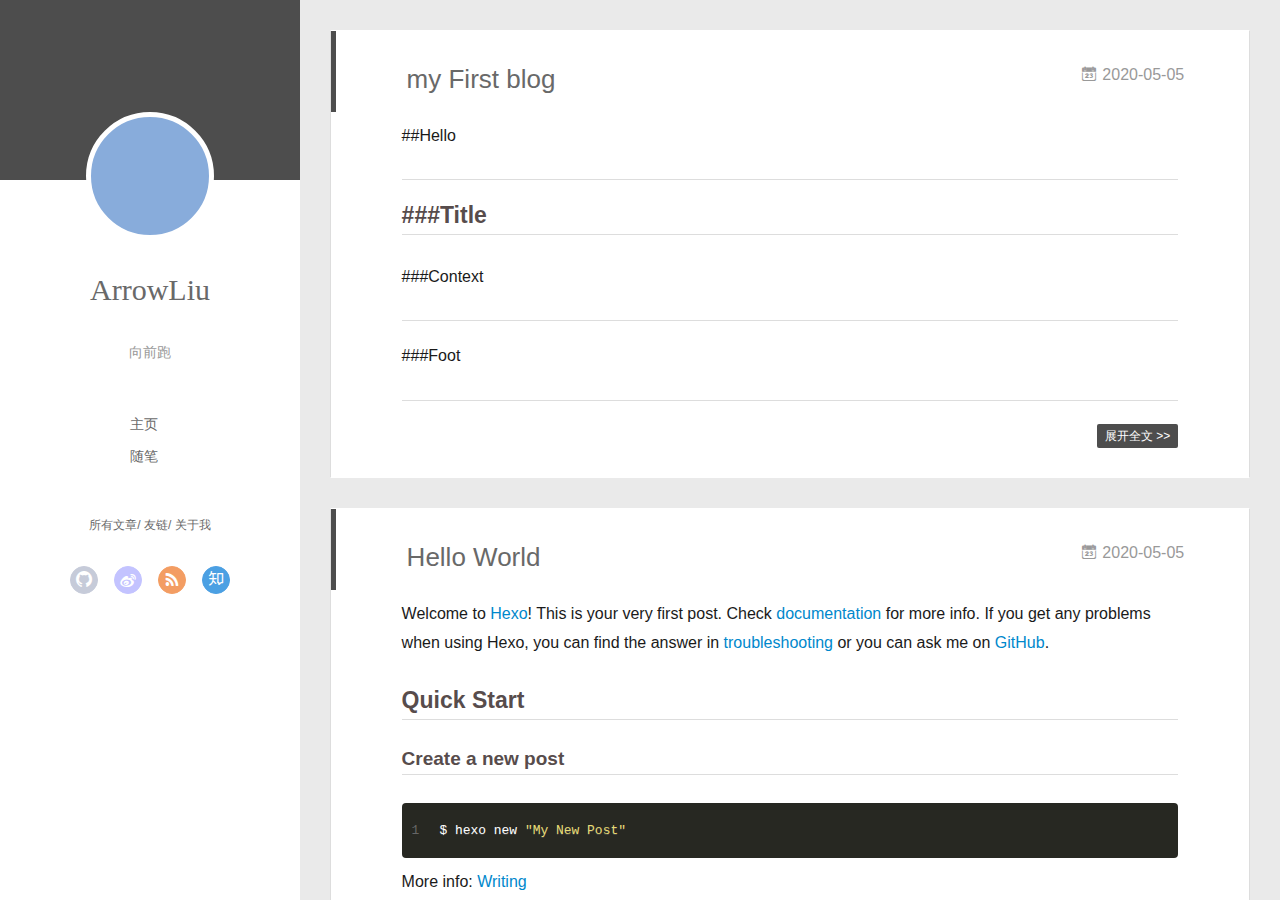
==== commit 349e8096: "Site updated: 2020-05-06 00:35:29" ====
--- a/index.html
+++ b/index.html
@@ -5,18 +5,26 @@
   
   <meta name="renderer" content="webkit">
   <meta http-equiv="X-UA-Compatible" content="IE=edge" >
-  <link rel="dns-prefetch" href="http://yoursite.com">
-  <title>Hexo</title>
+  <link rel="dns-prefetch" href="http://yoursite.com/child">
+  <title>BeArrow Blog</title>
   <meta name="viewport" content="width=device-width, initial-scale=1, maximum-scale=1">
-  <meta property="og:type" content="website">
-<meta property="og:title" content="Hexo">
-<meta property="og:url" content="http://yoursite.com/index.html">
-<meta property="og:site_name" content="Hexo">
+  <meta name="description" content="一只会编程的小虾米～～～">
+<meta property="og:type" content="website">
+<meta property="og:title" content="BeArrow Blog">
+<meta property="og:url" content="http://yoursite.com/child/index.html">
+<meta property="og:site_name" content="BeArrow Blog">
+<meta property="og:description" content="一只会编程的小虾米～～～">
 <meta property="og:locale" content="en_US">
-<meta property="article:author" content="John Doe">
+<meta property="article:author" content="ArrowLiu">
+<meta property="article:tag" content="java">
+<meta property="article:tag" content="后端，开发者，码农，程序猿，极客">
+<meta property="article:tag" content="Developer">
+<meta property="article:tag" content="Programmer">
+<meta property="article:tag" content="Coder">
+<meta property="article:tag" content="Geek">
 <meta name="twitter:card" content="summary">
   
-    <link rel="alternative" href="/atom.xml" title="Hexo" type="application/atom+xml">
+    <link rel="alternative" href="/atom.xml" title="BeArrow Blog" type="application/atom+xml">
   
   
     <link rel="icon" href="/favicon.png">
@@ -46,8 +54,10 @@
 			<img src="" class="js-avatar">
 		</a>
 		<hgroup>
-		  <h1 class="header-author"><a href="/">John Doe</a></h1>
+		  <h1 class="header-author"><a href="/">ArrowLiu</a></h1>
 		</hgroup>
+		
+		<p class="header-subtitle">向前跑</p>
 		
 
 		<nav class="header-menu">
@@ -104,8 +114,10 @@
 				<img src="" class="js-avatar">
 			</div>
 			<hgroup>
-			  <h1 class="header-author js-header-author">John Doe</h1>
+			  <h1 class="header-author js-header-author">ArrowLiu</h1>
 			</hgroup>
+			
+			<p class="header-subtitle"><i class="icon icon-quo-left"></i>向前跑<i class="icon icon-quo-right"></i></p>
 			
 			
 			
@@ -304,7 +316,7 @@
   <div class="outer">
     <div id="footer-info">
     	<div class="footer-left">
-    		&copy; 2020 John Doe
+    		&copy; 2020 ArrowLiu
     	</div>
       	<div class="footer-right">
       		<a href="http://hexo.io/" target="_blank">Hexo</a>  Theme <a href="https://github.com/litten/hexo-theme-yilia" target="_blank">Yilia</a> by Litten
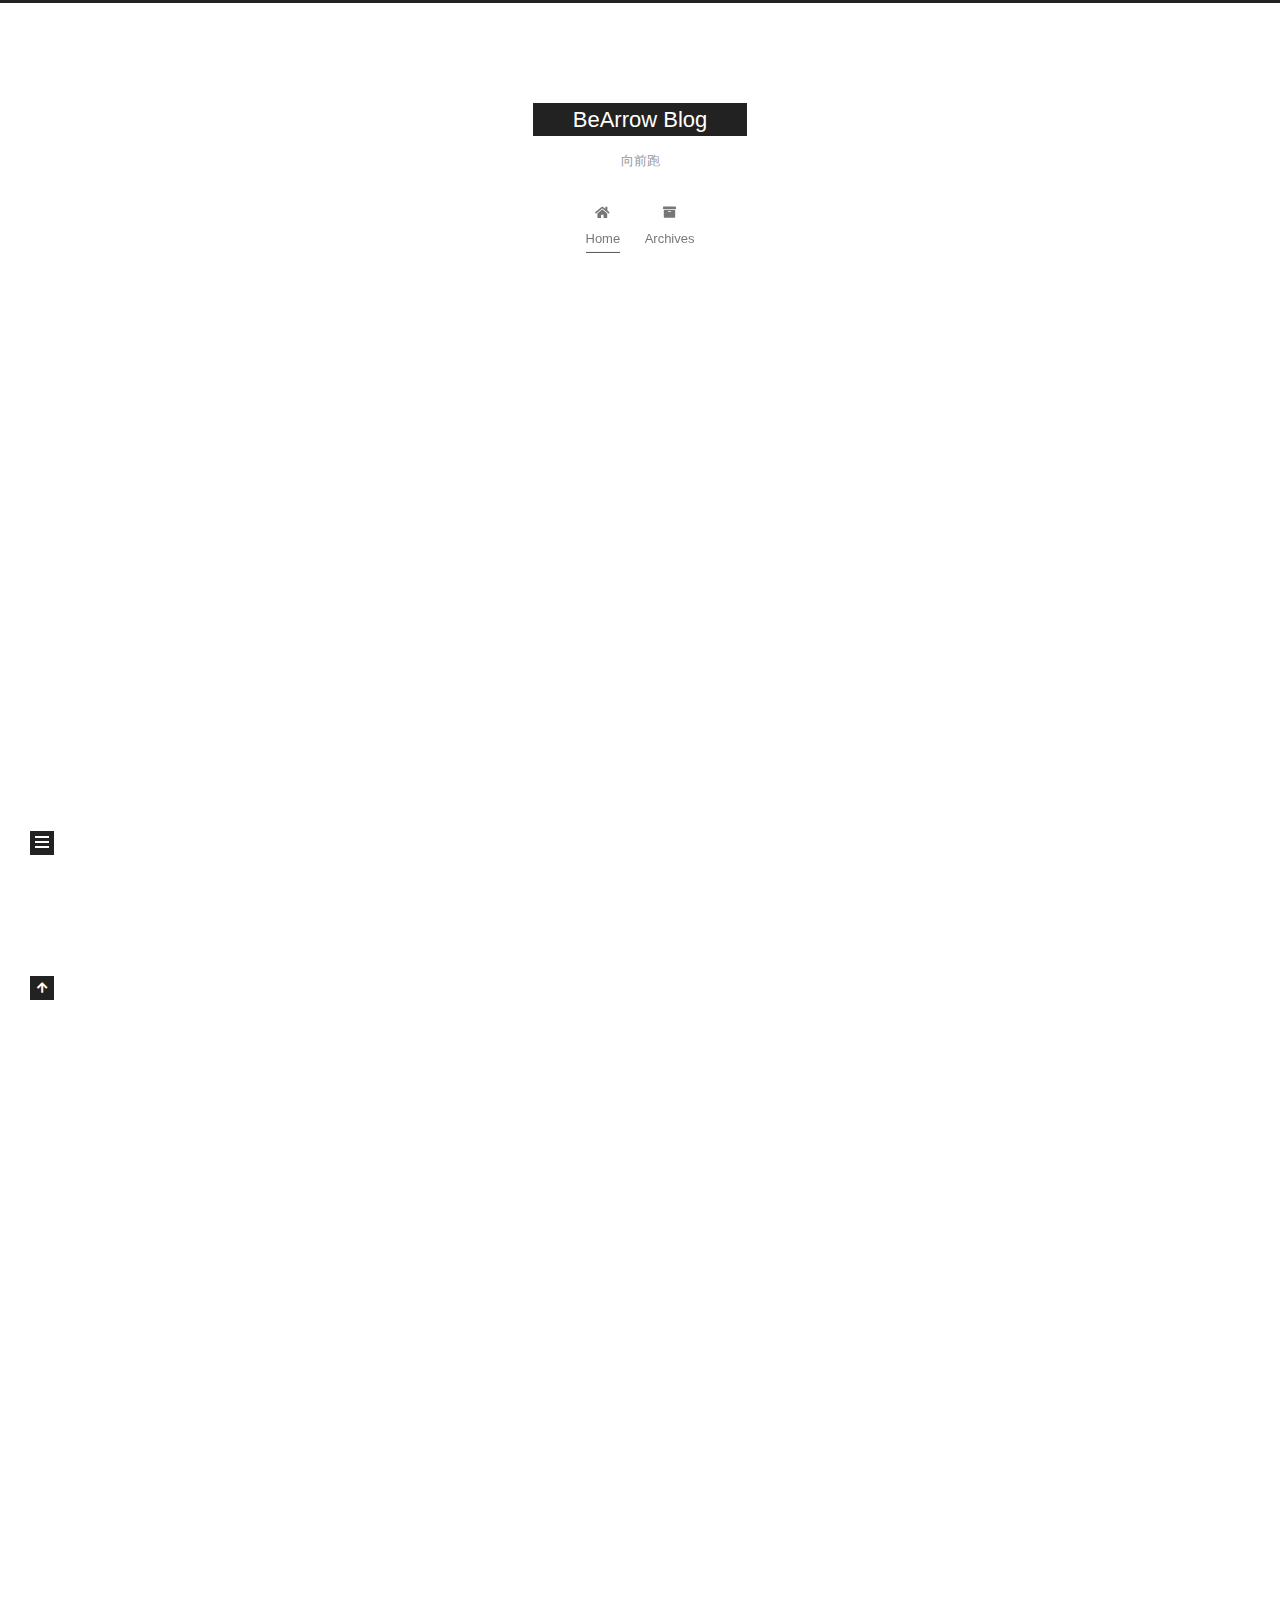
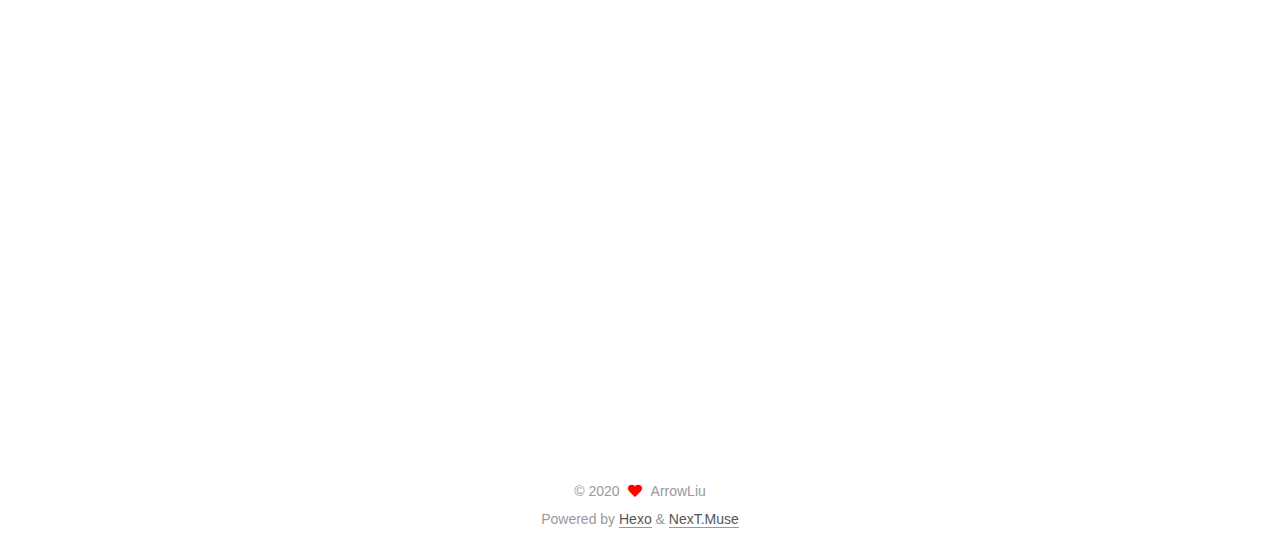
==== commit a1d9ab7c: "Site updated: 2020-05-06 03:28:34" ====
--- a/index.html
+++ b/index.html
@@ -1,13 +1,25 @@
 <!DOCTYPE html>
-<html>
+<html lang="en">
 <head>
-  <meta charset="utf-8">
-  
-  <meta name="renderer" content="webkit">
-  <meta http-equiv="X-UA-Compatible" content="IE=edge" >
-  <link rel="dns-prefetch" href="http://yoursite.com/child">
-  <title>BeArrow Blog</title>
-  <meta name="viewport" content="width=device-width, initial-scale=1, maximum-scale=1">
+  <meta charset="UTF-8">
+<meta name="viewport" content="width=device-width, initial-scale=1, maximum-scale=2">
+<meta name="theme-color" content="#222">
+<meta name="generator" content="Hexo 4.2.0">
+  <link rel="apple-touch-icon" sizes="180x180" href="/images/apple-touch-icon-next.png">
+  <link rel="icon" type="image/png" sizes="32x32" href="/images/favicon-32x32-next.png">
+  <link rel="icon" type="image/png" sizes="16x16" href="/images/favicon-16x16-next.png">
+  <link rel="mask-icon" href="/images/logo.svg" color="#222">
+
+<link rel="stylesheet" href="/css/main.css">
+
+
+<link rel="stylesheet" href="/lib/font-awesome/css/all.min.css">
+
+<script id="hexo-configurations">
+    var NexT = window.NexT || {};
+    var CONFIG = {"hostname":"yoursite.com","root":"/","scheme":"Muse","version":"7.8.0","exturl":false,"sidebar":{"position":"left","display":"post","padding":18,"offset":12,"onmobile":false},"copycode":{"enable":false,"show_result":false,"style":null},"back2top":{"enable":true,"sidebar":false,"scrollpercent":false},"bookmark":{"enable":false,"color":"#222","save":"auto"},"fancybox":false,"mediumzoom":false,"lazyload":false,"pangu":false,"comments":{"style":"tabs","active":null,"storage":true,"lazyload":false,"nav":null},"algolia":{"hits":{"per_page":10},"labels":{"input_placeholder":"Search for Posts","hits_empty":"We didn't find any results for the search: ${query}","hits_stats":"${hits} results found in ${time} ms"}},"localsearch":{"enable":false,"trigger":"auto","top_n_per_article":1,"unescape":false,"preload":false},"motion":{"enable":true,"async":false,"transition":{"post_block":"fadeIn","post_header":"slideDownIn","post_body":"slideDownIn","coll_header":"slideLeftIn","sidebar":"slideUpIn"}}};
+  </script>
+
   <meta name="description" content="一只会编程的小虾米～～～">
 <meta property="og:type" content="website">
 <meta property="og:title" content="BeArrow Blog">
@@ -23,235 +35,227 @@
 <meta property="article:tag" content="Coder">
 <meta property="article:tag" content="Geek">
 <meta name="twitter:card" content="summary">
-  
-    <link rel="alternative" href="/atom.xml" title="BeArrow Blog" type="application/atom+xml">
-  
-  
-    <link rel="icon" href="/favicon.png">
-  
-  <link rel="stylesheet" type="text/css" href="/./main.0cf68a.css">
-  <style type="text/css">
-  
-    #container.show {
-      background: linear-gradient(200deg,#a0cfe4,#e8c37e);
-    }
+
+<link rel="canonical" href="http://yoursite.com/child/">
+
+
+<script id="page-configurations">
+  // https://hexo.io/docs/variables.html
+  CONFIG.page = {
+    sidebar: "",
+    isHome : true,
+    isPost : false,
+    lang   : 'en'
+  };
+</script>
+
+  <title>BeArrow Blog</title>
+  
+
+
+
+
+
+
+  <noscript>
+  <style>
+  .use-motion .brand,
+  .use-motion .menu-item,
+  .sidebar-inner,
+  .use-motion .post-block,
+  .use-motion .pagination,
+  .use-motion .comments,
+  .use-motion .post-header,
+  .use-motion .post-body,
+  .use-motion .collection-header { opacity: initial; }
+
+  .use-motion .site-title,
+  .use-motion .site-subtitle {
+    opacity: initial;
+    top: initial;
+  }
+
+  .use-motion .logo-line-before i { left: initial; }
+  .use-motion .logo-line-after i { right: initial; }
   </style>
-  
-
-  
-
-<meta name="generator" content="Hexo 4.2.0"></head>
-
-<body>
-  <div id="container" q-class="show:isCtnShow">
-    <canvas id="anm-canvas" class="anm-canvas"></canvas>
-    <div class="left-col" q-class="show:isShow">
-      
-<div class="overlay" style="background: #4d4d4d"></div>
-<div class="intrude-less">
-	<header id="header" class="inner">
-		<a href="/" class="profilepic">
-			<img src="" class="js-avatar">
-		</a>
-		<hgroup>
-		  <h1 class="header-author"><a href="/">ArrowLiu</a></h1>
-		</hgroup>
-		
-		<p class="header-subtitle">向前跑</p>
-		
-
-		<nav class="header-menu">
-			<ul>
-			
-				<li><a href="/">主页</a></li>
-	        
-				<li><a href="/tags/%E9%9A%8F%E7%AC%94/">随笔</a></li>
-	        
-			</ul>
-		</nav>
-		<nav class="header-smart-menu">
-    		
-    			
-    			<a q-on="click: openSlider(e, 'innerArchive')" href="javascript:void(0)">所有文章</a>
-    			
+</noscript>
+
+</head>
+
+<body itemscope itemtype="http://schema.org/WebPage">
+  <div class="container use-motion">
+    <div class="headband"></div>
+
+    <header class="header" itemscope itemtype="http://schema.org/WPHeader">
+      <div class="header-inner"><div class="site-brand-container">
+  <div class="site-nav-toggle">
+    <div class="toggle" aria-label="Toggle navigation bar">
+      <span class="toggle-line toggle-line-first"></span>
+      <span class="toggle-line toggle-line-middle"></span>
+      <span class="toggle-line toggle-line-last"></span>
+    </div>
+  </div>
+
+  <div class="site-meta">
+
+    <a href="/" class="brand" rel="start">
+      <span class="logo-line-before"><i></i></span>
+      <h1 class="site-title">BeArrow Blog</h1>
+      <span class="logo-line-after"><i></i></span>
+    </a>
+      <p class="site-subtitle" itemprop="description">向前跑</p>
+  </div>
+
+  <div class="site-nav-right">
+    <div class="toggle popup-trigger">
+    </div>
+  </div>
+</div>
+
+
+
+
+<nav class="site-nav">
+  <ul id="menu" class="main-menu menu">
+        <li class="menu-item menu-item-home">
+
+    <a href="/" rel="section"><i class="fa fa-home fa-fw"></i>Home</a>
+
+  </li>
+        <li class="menu-item menu-item-archives">
+
+    <a href="/archives/" rel="section"><i class="fa fa-archive fa-fw"></i>Archives</a>
+
+  </li>
+  </ul>
+</nav>
+
+
+
+
+</div>
+    </header>
+
+    
+  <div class="back-to-top">
+    <i class="fa fa-arrow-up"></i>
+    <span>0%</span>
+  </div>
+
+
+    <main class="main">
+      <div class="main-inner">
+        <div class="content-wrap">
+          
+
+          <div class="content index posts-expand">
             
-    			
-    			<a q-on="click: openSlider(e, 'friends')" href="javascript:void(0)">友链</a>
-    			
-            
-    			
-    			<a q-on="click: openSlider(e, 'aboutme')" href="javascript:void(0)">关于我</a>
-    			
-            
-		</nav>
-		<nav class="header-nav">
-			<div class="social">
-				
-					<a class="github" target="_blank" href="#" title="github"><i class="icon-github"></i></a>
-		        
-					<a class="weibo" target="_blank" href="#" title="weibo"><i class="icon-weibo"></i></a>
-		        
-					<a class="rss" target="_blank" href="#" title="rss"><i class="icon-rss"></i></a>
-		        
-					<a class="zhihu" target="_blank" href="#" title="zhihu"><i class="icon-zhihu"></i></a>
-		        
-			</div>
-		</nav>
-	</header>		
-</div>
-
-    </div>
-    <div class="mid-col" q-class="show:isShow,hide:isShow|isFalse">
-      
-<nav id="mobile-nav">
-  	<div class="overlay js-overlay" style="background: #4d4d4d"></div>
-	<div class="btnctn js-mobile-btnctn">
-  		<div class="slider-trigger list" q-on="click: openSlider(e)"><i class="icon icon-sort"></i></div>
-	</div>
-	<div class="intrude-less">
-		<header id="header" class="inner">
-			<div class="profilepic">
-				<img src="" class="js-avatar">
-			</div>
-			<hgroup>
-			  <h1 class="header-author js-header-author">ArrowLiu</h1>
-			</hgroup>
-			
-			<p class="header-subtitle"><i class="icon icon-quo-left"></i>向前跑<i class="icon icon-quo-right"></i></p>
-			
-			
-			
-				
-			
-				
-			
-			
-			
-			<nav class="header-nav">
-				<div class="social">
-					
-						<a class="github" target="_blank" href="#" title="github"><i class="icon-github"></i></a>
-			        
-						<a class="weibo" target="_blank" href="#" title="weibo"><i class="icon-weibo"></i></a>
-			        
-						<a class="rss" target="_blank" href="#" title="rss"><i class="icon-rss"></i></a>
-			        
-						<a class="zhihu" target="_blank" href="#" title="zhihu"><i class="icon-zhihu"></i></a>
-			        
-				</div>
-			</nav>
-
-			<nav class="header-menu js-header-menu">
-				<ul style="width: 50%">
-				
-				
-					<li style="width: 50%"><a href="/">主页</a></li>
-		        
-					<li style="width: 50%"><a href="/tags/%E9%9A%8F%E7%AC%94/">随笔</a></li>
-		        
-				</ul>
-			</nav>
-		</header>				
-	</div>
-	<div class="mobile-mask" style="display:none" q-show="isShow"></div>
-</nav>
-
-      <div id="wrapper" class="body-wrap">
-        <div class="menu-l">
-          <div class="canvas-wrap">
-            <canvas data-colors="#eaeaea" data-sectionHeight="100" data-contentId="js-content" id="myCanvas1" class="anm-canvas"></canvas>
-          </div>
-          <div id="js-content" class="content-ll">
-            
-  
-    <article id="post-my-First-blog" class="article article-type-post  article-index" itemscope itemprop="blogPost">
-  <div class="article-inner">
-    
-      <header class="article-header">
-        
-  
-    <h1 itemprop="name">
-      <a class="article-title" href="/2020/05/05/my-First-blog/">my First blog</a>
-    </h1>
-  
-
-        
-        <a href="/2020/05/05/my-First-blog/" class="archive-article-date">
-  	<time datetime="2020-05-05T15:16:21.000Z" itemprop="datePublished"><i class="icon-calendar icon"></i>2020-05-05</time>
-</a>
-        
+      
+  
+  
+  <article itemscope itemtype="http://schema.org/Article" class="post-block" lang="en">
+    <link itemprop="mainEntityOfPage" href="http://yoursite.com/child/2020/05/05/my-First-blog/">
+
+    <span hidden itemprop="author" itemscope itemtype="http://schema.org/Person">
+      <meta itemprop="image" content="/images/avatar.gif">
+      <meta itemprop="name" content="ArrowLiu">
+      <meta itemprop="description" content="一只会编程的小虾米～～～">
+    </span>
+
+    <span hidden itemprop="publisher" itemscope itemtype="http://schema.org/Organization">
+      <meta itemprop="name" content="BeArrow Blog">
+    </span>
+      <header class="post-header">
+        <h2 class="post-title" itemprop="name headline">
+          
+            <a href="/2020/05/05/my-First-blog/" class="post-title-link" itemprop="url">my First blog</a>
+        </h2>
+
+        <div class="post-meta">
+            <span class="post-meta-item">
+              <span class="post-meta-item-icon">
+                <i class="far fa-calendar"></i>
+              </span>
+              <span class="post-meta-item-text">Posted on</span>
+              
+
+              <time title="Created: 2020-05-05 11:16:21 / Modified: 11:17:49" itemprop="dateCreated datePublished" datetime="2020-05-05T11:16:21-04:00">2020-05-05</time>
+            </span>
+
+          
+
+        </div>
       </header>
-    
-    <div class="article-entry" itemprop="articleBody">
-      
-        <p>##Hello</p>
+
+    
+    
+    
+    <div class="post-body" itemprop="articleBody">
+
+      
+          <p>##Hello</p>
 <hr>
 <h2 id="Title"><a href="#Title" class="headerlink" title="###Title"></a>###Title</h2><p>###Context</p>
 <hr>
 <p>###Foot</p>
 
       
-
-      
     </div>
-    <div class="article-info article-info-index">
-      
-      
-      
-
-      
-        <p class="article-more-link">
-          <a class="article-more-a" href="/2020/05/05/my-First-blog/">展开全文 >></a>
-        </p>
-      
-
-      
-      <div class="clearfix"></div>
-    </div>
-  </div>
-</article>
-
-<aside class="wrap-side-operation">
-    <div class="mod-side-operation">
-        
-        <div class="jump-container" id="js-jump-container" style="display:none;">
-            <a href="javascript:void(0)" class="mod-side-operation__jump-to-top">
-                <i class="icon-font icon-back"></i>
-            </a>
-            <div id="js-jump-plan-container" class="jump-plan-container" style="top: -11px;">
-                <i class="icon-font icon-plane jump-plane"></i>
-            </div>
+
+    
+    
+    
+      <footer class="post-footer">
+        <div class="post-eof"></div>
+      </footer>
+  </article>
+  
+  
+  
+
+      
+  
+  
+  <article itemscope itemtype="http://schema.org/Article" class="post-block" lang="en">
+    <link itemprop="mainEntityOfPage" href="http://yoursite.com/child/2020/05/05/hello-world/">
+
+    <span hidden itemprop="author" itemscope itemtype="http://schema.org/Person">
+      <meta itemprop="image" content="/images/avatar.gif">
+      <meta itemprop="name" content="ArrowLiu">
+      <meta itemprop="description" content="一只会编程的小虾米～～～">
+    </span>
+
+    <span hidden itemprop="publisher" itemscope itemtype="http://schema.org/Organization">
+      <meta itemprop="name" content="BeArrow Blog">
+    </span>
+      <header class="post-header">
+        <h2 class="post-title" itemprop="name headline">
+          
+            <a href="/2020/05/05/hello-world/" class="post-title-link" itemprop="url">Hello World</a>
+        </h2>
+
+        <div class="post-meta">
+            <span class="post-meta-item">
+              <span class="post-meta-item-icon">
+                <i class="far fa-calendar"></i>
+              </span>
+              <span class="post-meta-item-text">Posted on</span>
+
+              <time title="Created: 2020-05-05 11:05:00" itemprop="dateCreated datePublished" datetime="2020-05-05T11:05:00-04:00">2020-05-05</time>
+            </span>
+
+          
+
         </div>
-        
-        
-    </div>
-</aside>
-
-
-
-
-  
-    <article id="post-hello-world" class="article article-type-post  article-index" itemscope itemprop="blogPost">
-  <div class="article-inner">
-    
-      <header class="article-header">
-        
-  
-    <h1 itemprop="name">
-      <a class="article-title" href="/2020/05/05/hello-world/">Hello World</a>
-    </h1>
-  
-
-        
-        <a href="/2020/05/05/hello-world/" class="archive-article-date">
-  	<time datetime="2020-05-05T15:05:00.550Z" itemprop="datePublished"><i class="icon-calendar icon"></i>2020-05-05</time>
-</a>
-        
       </header>
-    
-    <div class="article-entry" itemprop="articleBody">
-      
-        <p>Welcome to <a href="https://hexo.io/" target="_blank" rel="noopener">Hexo</a>! This is your very first post. Check <a href="https://hexo.io/docs/" target="_blank" rel="noopener">documentation</a> for more info. If you get any problems when using Hexo, you can find the answer in <a href="https://hexo.io/docs/troubleshooting.html" target="_blank" rel="noopener">troubleshooting</a> or you can ask me on <a href="https://github.com/hexojs/hexo/issues" target="_blank" rel="noopener">GitHub</a>.</p>
+
+    
+    
+    
+    <div class="post-body" itemprop="articleBody">
+
+      
+          <p>Welcome to <a href="https://hexo.io/" target="_blank" rel="noopener">Hexo</a>! This is your very first post. Check <a href="https://hexo.io/docs/" target="_blank" rel="noopener">documentation</a> for more info. If you get any problems when using Hexo, you can find the answer in <a href="https://hexo.io/docs/troubleshooting.html" target="_blank" rel="noopener">troubleshooting</a> or you can ask me on <a href="https://github.com/hexojs/hexo/issues" target="_blank" rel="noopener">GitHub</a>.</p>
 <h2 id="Quick-Start"><a href="#Quick-Start" class="headerlink" title="Quick Start"></a>Quick Start</h2><h3 id="Create-a-new-post"><a href="#Create-a-new-post" class="headerlink" title="Create a new post"></a>Create a new post</h3><figure class="highlight bash"><table><tr><td class="gutter"><pre><span class="line">1</span><br></pre></td><td class="code"><pre><span class="line">$ hexo new <span class="string">"My New Post"</span></span><br></pre></td></tr></table></figure>
 
 <p>More info: <a href="https://hexo.io/docs/writing.html" target="_blank" rel="noopener">Writing</a></p>
@@ -266,292 +270,172 @@
 <p>More info: <a href="https://hexo.io/docs/one-command-deployment.html" target="_blank" rel="noopener">Deployment</a></p>
 
       
-
-      
     </div>
-    <div class="article-info article-info-index">
-      
-      
-      
-
-      
-        <p class="article-more-link">
-          <a class="article-more-a" href="/2020/05/05/hello-world/">展开全文 >></a>
-        </p>
-      
-
-      
-      <div class="clearfix"></div>
+
+    
+    
+    
+      <footer class="post-footer">
+        <div class="post-eof"></div>
+      </footer>
+  </article>
+  
+  
+  
+
+
+  
+
+
+
+          </div>
+          
+
+<script>
+  window.addEventListener('tabs:register', () => {
+    let { activeClass } = CONFIG.comments;
+    if (CONFIG.comments.storage) {
+      activeClass = localStorage.getItem('comments_active') || activeClass;
+    }
+    if (activeClass) {
+      let activeTab = document.querySelector(`a[href="#comment-${activeClass}"]`);
+      if (activeTab) {
+        activeTab.click();
+      }
+    }
+  });
+  if (CONFIG.comments.storage) {
+    window.addEventListener('tabs:click', event => {
+      if (!event.target.matches('.tabs-comment .tab-content .tab-pane')) return;
+      let commentClass = event.target.classList[1];
+      localStorage.setItem('comments_active', commentClass);
+    });
+  }
+</script>
+
+        </div>
+          
+  
+  <div class="toggle sidebar-toggle">
+    <span class="toggle-line toggle-line-first"></span>
+    <span class="toggle-line toggle-line-middle"></span>
+    <span class="toggle-line toggle-line-last"></span>
+  </div>
+
+  <aside class="sidebar">
+    <div class="sidebar-inner">
+
+      <ul class="sidebar-nav motion-element">
+        <li class="sidebar-nav-toc">
+          Table of Contents
+        </li>
+        <li class="sidebar-nav-overview">
+          Overview
+        </li>
+      </ul>
+
+      <!--noindex-->
+      <div class="post-toc-wrap sidebar-panel">
+      </div>
+      <!--/noindex-->
+
+      <div class="site-overview-wrap sidebar-panel">
+        <div class="site-author motion-element" itemprop="author" itemscope itemtype="http://schema.org/Person">
+  <p class="site-author-name" itemprop="name">ArrowLiu</p>
+  <div class="site-description" itemprop="description">一只会编程的小虾米～～～</div>
+</div>
+<div class="site-state-wrap motion-element">
+  <nav class="site-state">
+      <div class="site-state-item site-state-posts">
+          <a href="/archives/">
+        
+          <span class="site-state-item-count">2</span>
+          <span class="site-state-item-name">posts</span>
+        </a>
+      </div>
+  </nav>
+</div>
+
+
+
+      </div>
+
     </div>
-  </div>
-</article>
-
-<aside class="wrap-side-operation">
-    <div class="mod-side-operation">
+  </aside>
+  <div id="sidebar-dimmer"></div>
+
+
+      </div>
+    </main>
+
+    <footer class="footer">
+      <div class="footer-inner">
         
-        <div class="jump-container" id="js-jump-container" style="display:none;">
-            <a href="javascript:void(0)" class="mod-side-operation__jump-to-top">
-                <i class="icon-font icon-back"></i>
-            </a>
-            <div id="js-jump-plan-container" class="jump-plan-container" style="top: -11px;">
-                <i class="icon-font icon-plane jump-plane"></i>
-            </div>
-        </div>
+
         
+
+<div class="copyright">
+  
+  &copy; 
+  <span itemprop="copyrightYear">2020</span>
+  <span class="with-love">
+    <i class="fa fa-heart"></i>
+  </span>
+  <span class="author" itemprop="copyrightHolder">ArrowLiu</span>
+</div>
+  <div class="powered-by">Powered by <a href="https://hexo.io/" class="theme-link" rel="noopener" target="_blank">Hexo</a> & <a href="https://muse.theme-next.org/" class="theme-link" rel="noopener" target="_blank">NexT.Muse</a>
+  </div>
+
         
-    </div>
-</aside>
-
-
-
-
-  
-  
-
-
-          </div>
-        </div>
+
+
+
+
+
+
+
+
       </div>
-      <footer id="footer">
-  <div class="outer">
-    <div id="footer-info">
-    	<div class="footer-left">
-    		&copy; 2020 ArrowLiu
-    	</div>
-      	<div class="footer-right">
-      		<a href="http://hexo.io/" target="_blank">Hexo</a>  Theme <a href="https://github.com/litten/hexo-theme-yilia" target="_blank">Yilia</a> by Litten
-      	</div>
-    </div>
-  </div>
-</footer>
-    </div>
-    <script>
-	var yiliaConfig = {
-		mathjax: false,
-		isHome: true,
-		isPost: false,
-		isArchive: false,
-		isTag: false,
-		isCategory: false,
-		open_in_new: false,
-		toc_hide_index: true,
-		root: "/",
-		innerArchive: true,
-		showTags: false
-	}
-</script>
-
-<script>!function(t){function n(e){if(r[e])return r[e].exports;var i=r[e]={exports:{},id:e,loaded:!1};return t[e].call(i.exports,i,i.exports,n),i.loaded=!0,i.exports}var r={};n.m=t,n.c=r,n.p="./",n(0)}([function(t,n,r){r(195),t.exports=r(191)},function(t,n,r){var e=r(3),i=r(52),o=r(27),u=r(28),c=r(53),f="prototype",a=function(t,n,r){var s,l,h,v,p=t&a.F,d=t&a.G,y=t&a.S,g=t&a.P,b=t&a.B,m=d?e:y?e[n]||(e[n]={}):(e[n]||{})[f],x=d?i:i[n]||(i[n]={}),w=x[f]||(x[f]={});d&&(r=n);for(s in r)l=!p&&m&&void 0!==m[s],h=(l?m:r)[s],v=b&&l?c(h,e):g&&"function"==typeof h?c(Function.call,h):h,m&&u(m,s,h,t&a.U),x[s]!=h&&o(x,s,v),g&&w[s]!=h&&(w[s]=h)};e.core=i,a.F=1,a.G=2,a.S=4,a.P=8,a.B=16,a.W=32,a.U=64,a.R=128,t.exports=a},function(t,n,r){var e=r(6);t.exports=function(t){if(!e(t))throw TypeError(t+" is not an object!");return t}},function(t,n){var r=t.exports="undefined"!=typeof window&&window.Math==Math?window:"undefined"!=typeof self&&self.Math==Math?self:Function("return this")();"number"==typeof __g&&(__g=r)},function(t,n){t.exports=function(t){try{return!!t()}catch(t){return!0}}},function(t,n){var r=t.exports="undefined"!=typeof window&&window.Math==Math?window:"undefined"!=typeof self&&self.Math==Math?self:Function("return this")();"number"==typeof __g&&(__g=r)},function(t,n){t.exports=function(t){return"object"==typeof t?null!==t:"function"==typeof t}},function(t,n,r){var e=r(126)("wks"),i=r(76),o=r(3).Symbol,u="function"==typeof o;(t.exports=function(t){return e[t]||(e[t]=u&&o[t]||(u?o:i)("Symbol."+t))}).store=e},function(t,n){var r={}.hasOwnProperty;t.exports=function(t,n){return r.call(t,n)}},function(t,n,r){var e=r(94),i=r(33);t.exports=function(t){return e(i(t))}},function(t,n,r){t.exports=!r(4)(function(){return 7!=Object.defineProperty({},"a",{get:function(){return 7}}).a})},function(t,n,r){var e=r(2),i=r(167),o=r(50),u=Object.defineProperty;n.f=r(10)?Object.defineProperty:function(t,n,r){if(e(t),n=o(n,!0),e(r),i)try{return u(t,n,r)}catch(t){}if("get"in r||"set"in r)throw TypeError("Accessors not supported!");return"value"in r&&(t[n]=r.value),t}},function(t,n,r){t.exports=!r(18)(function(){return 7!=Object.defineProperty({},"a",{get:function(){return 7}}).a})},function(t,n,r){var e=r(14),i=r(22);t.exports=r(12)?function(t,n,r){return e.f(t,n,i(1,r))}:function(t,n,r){return t[n]=r,t}},function(t,n,r){var e=r(20),i=r(58),o=r(42),u=Object.defineProperty;n.f=r(12)?Object.defineProperty:function(t,n,r){if(e(t),n=o(n,!0),e(r),i)try{return u(t,n,r)}catch(t){}if("get"in r||"set"in r)throw TypeError("Accessors not supported!");return"value"in r&&(t[n]=r.value),t}},function(t,n,r){var e=r(40)("wks"),i=r(23),o=r(5).Symbol,u="function"==typeof o;(t.exports=function(t){return e[t]||(e[t]=u&&o[t]||(u?o:i)("Symbol."+t))}).store=e},function(t,n,r){var e=r(67),i=Math.min;t.exports=function(t){return t>0?i(e(t),9007199254740991):0}},function(t,n,r){var e=r(46);t.exports=function(t){return Object(e(t))}},function(t,n){t.exports=function(t){try{return!!t()}catch(t){return!0}}},function(t,n,r){var e=r(63),i=r(34);t.exports=Object.keys||function(t){return e(t,i)}},function(t,n,r){var e=r(21);t.exports=function(t){if(!e(t))throw TypeError(t+" is not an object!");return t}},function(t,n){t.exports=function(t){return"object"==typeof t?null!==t:"function"==typeof t}},function(t,n){t.exports=function(t,n){return{enumerable:!(1&t),configurable:!(2&t),writable:!(4&t),value:n}}},function(t,n){var r=0,e=Math.random();t.exports=function(t){return"Symbol(".concat(void 0===t?"":t,")_",(++r+e).toString(36))}},function(t,n){var r={}.hasOwnProperty;t.exports=function(t,n){return r.call(t,n)}},function(t,n){var r=t.exports={version:"2.4.0"};"number"==typeof __e&&(__e=r)},function(t,n){t.exports=function(t){if("function"!=typeof t)throw TypeError(t+" is not a function!");return t}},function(t,n,r){var e=r(11),i=r(66);t.exports=r(10)?function(t,n,r){return e.f(t,n,i(1,r))}:function(t,n,r){return t[n]=r,t}},function(t,n,r){var e=r(3),i=r(27),o=r(24),u=r(76)("src"),c="toString",f=Function[c],a=(""+f).split(c);r(52).inspectSource=function(t){return f.call(t)},(t.exports=function(t,n,r,c){var f="function"==typeof r;f&&(o(r,"name")||i(r,"name",n)),t[n]!==r&&(f&&(o(r,u)||i(r,u,t[n]?""+t[n]:a.join(String(n)))),t===e?t[n]=r:c?t[n]?t[n]=r:i(t,n,r):(delete t[n],i(t,n,r)))})(Function.prototype,c,function(){return"function"==typeof this&&this[u]||f.call(this)})},function(t,n,r){var e=r(1),i=r(4),o=r(46),u=function(t,n,r,e){var i=String(o(t)),u="<"+n;return""!==r&&(u+=" "+r+'="'+String(e).replace(/"/g,"&quot;")+'"'),u+">"+i+"</"+n+">"};t.exports=function(t,n){var r={};r[t]=n(u),e(e.P+e.F*i(function(){var n=""[t]('"');return n!==n.toLowerCase()||n.split('"').length>3}),"String",r)}},function(t,n,r){var e=r(115),i=r(46);t.exports=function(t){return e(i(t))}},function(t,n,r){var e=r(116),i=r(66),o=r(30),u=r(50),c=r(24),f=r(167),a=Object.getOwnPropertyDescriptor;n.f=r(10)?a:function(t,n){if(t=o(t),n=u(n,!0),f)try{return a(t,n)}catch(t){}if(c(t,n))return i(!e.f.call(t,n),t[n])}},function(t,n,r){var e=r(24),i=r(17),o=r(145)("IE_PROTO"),u=Object.prototype;t.exports=Object.getPrototypeOf||function(t){return t=i(t),e(t,o)?t[o]:"function"==typeof t.constructor&&t instanceof t.constructor?t.constructor.prototype:t instanceof Object?u:null}},function(t,n){t.exports=function(t){if(void 0==t)throw TypeError("Can't call method on  "+t);return t}},function(t,n){t.exports="constructor,hasOwnProperty,isPrototypeOf,propertyIsEnumerable,toLocaleString,toString,valueOf".split(",")},function(t,n){t.exports={}},function(t,n){t.exports=!0},function(t,n){n.f={}.propertyIsEnumerable},function(t,n,r){var e=r(14).f,i=r(8),o=r(15)("toStringTag");t.exports=function(t,n,r){t&&!i(t=r?t:t.prototype,o)&&e(t,o,{configurable:!0,value:n})}},function(t,n,r){var e=r(40)("keys"),i=r(23);t.exports=function(t){return e[t]||(e[t]=i(t))}},function(t,n,r){var e=r(5),i="__core-js_shared__",o=e[i]||(e[i]={});t.exports=function(t){return o[t]||(o[t]={})}},function(t,n){var r=Math.ceil,e=Math.floor;t.exports=function(t){return isNaN(t=+t)?0:(t>0?e:r)(t)}},function(t,n,r){var e=r(21);t.exports=function(t,n){if(!e(t))return t;var r,i;if(n&&"function"==typeof(r=t.toString)&&!e(i=r.call(t)))return i;if("function"==typeof(r=t.valueOf)&&!e(i=r.call(t)))return i;if(!n&&"function"==typeof(r=t.toString)&&!e(i=r.call(t)))return i;throw TypeError("Can't convert object to primitive value")}},function(t,n,r){var e=r(5),i=r(25),o=r(36),u=r(44),c=r(14).f;t.exports=function(t){var n=i.Symbol||(i.Symbol=o?{}:e.Symbol||{});"_"==t.charAt(0)||t in n||c(n,t,{value:u.f(t)})}},function(t,n,r){n.f=r(15)},function(t,n){var r={}.toString;t.exports=function(t){return r.call(t).slice(8,-1)}},function(t,n){t.exports=function(t){if(void 0==t)throw TypeError("Can't call method on  "+t);return t}},function(t,n,r){var e=r(4);t.exports=function(t,n){return!!t&&e(function(){n?t.call(null,function(){},1):t.call(null)})}},function(t,n,r){var e=r(53),i=r(115),o=r(17),u=r(16),c=r(203);t.exports=function(t,n){var r=1==t,f=2==t,a=3==t,s=4==t,l=6==t,h=5==t||l,v=n||c;return function(n,c,p){for(var d,y,g=o(n),b=i(g),m=e(c,p,3),x=u(b.length),w=0,S=r?v(n,x):f?v(n,0):void 0;x>w;w++)if((h||w in b)&&(d=b[w],y=m(d,w,g),t))if(r)S[w]=y;else if(y)switch(t){case 3:return!0;case 5:return d;case 6:return w;case 2:S.push(d)}else if(s)return!1;return l?-1:a||s?s:S}}},function(t,n,r){var e=r(1),i=r(52),o=r(4);t.exports=function(t,n){var r=(i.Object||{})[t]||Object[t],u={};u[t]=n(r),e(e.S+e.F*o(function(){r(1)}),"Object",u)}},function(t,n,r){var e=r(6);t.exports=function(t,n){if(!e(t))return t;var r,i;if(n&&"function"==typeof(r=t.toString)&&!e(i=r.call(t)))return i;if("function"==typeof(r=t.valueOf)&&!e(i=r.call(t)))return i;if(!n&&"function"==typeof(r=t.toString)&&!e(i=r.call(t)))return i;throw TypeError("Can't convert object to primitive value")}},function(t,n,r){var e=r(5),i=r(25),o=r(91),u=r(13),c="prototype",f=function(t,n,r){var a,s,l,h=t&f.F,v=t&f.G,p=t&f.S,d=t&f.P,y=t&f.B,g=t&f.W,b=v?i:i[n]||(i[n]={}),m=b[c],x=v?e:p?e[n]:(e[n]||{})[c];v&&(r=n);for(a in r)(s=!h&&x&&void 0!==x[a])&&a in b||(l=s?x[a]:r[a],b[a]=v&&"function"!=typeof x[a]?r[a]:y&&s?o(l,e):g&&x[a]==l?function(t){var n=function(n,r,e){if(this instanceof t){switch(arguments.length){case 0:return new t;case 1:return new t(n);case 2:return new t(n,r)}return new t(n,r,e)}return t.apply(this,arguments)};return n[c]=t[c],n}(l):d&&"function"==typeof l?o(Function.call,l):l,d&&((b.virtual||(b.virtual={}))[a]=l,t&f.R&&m&&!m[a]&&u(m,a,l)))};f.F=1,f.G=2,f.S=4,f.P=8,f.B=16,f.W=32,f.U=64,f.R=128,t.exports=f},function(t,n){var r=t.exports={version:"2.4.0"};"number"==typeof __e&&(__e=r)},function(t,n,r){var e=r(26);t.exports=function(t,n,r){if(e(t),void 0===n)return t;switch(r){case 1:return function(r){return t.call(n,r)};case 2:return function(r,e){return t.call(n,r,e)};case 3:return function(r,e,i){return t.call(n,r,e,i)}}return function(){return t.apply(n,arguments)}}},function(t,n,r){var e=r(183),i=r(1),o=r(126)("metadata"),u=o.store||(o.store=new(r(186))),c=function(t,n,r){var i=u.get(t);if(!i){if(!r)return;u.set(t,i=new e)}var o=i.get(n);if(!o){if(!r)return;i.set(n,o=new e)}return o},f=function(t,n,r){var e=c(n,r,!1);return void 0!==e&&e.has(t)},a=function(t,n,r){var e=c(n,r,!1);return void 0===e?void 0:e.get(t)},s=function(t,n,r,e){c(r,e,!0).set(t,n)},l=function(t,n){var r=c(t,n,!1),e=[];return r&&r.forEach(function(t,n){e.push(n)}),e},h=function(t){return void 0===t||"symbol"==typeof t?t:String(t)},v=function(t){i(i.S,"Reflect",t)};t.exports={store:u,map:c,has:f,get:a,set:s,keys:l,key:h,exp:v}},function(t,n,r){"use strict";if(r(10)){var e=r(69),i=r(3),o=r(4),u=r(1),c=r(127),f=r(152),a=r(53),s=r(68),l=r(66),h=r(27),v=r(73),p=r(67),d=r(16),y=r(75),g=r(50),b=r(24),m=r(180),x=r(114),w=r(6),S=r(17),_=r(137),O=r(70),E=r(32),P=r(71).f,j=r(154),F=r(76),M=r(7),A=r(48),N=r(117),T=r(146),I=r(155),k=r(80),L=r(123),R=r(74),C=r(130),D=r(160),U=r(11),W=r(31),G=U.f,B=W.f,V=i.RangeError,z=i.TypeError,q=i.Uint8Array,K="ArrayBuffer",J="Shared"+K,Y="BYTES_PER_ELEMENT",H="prototype",$=Array[H],X=f.ArrayBuffer,Q=f.DataView,Z=A(0),tt=A(2),nt=A(3),rt=A(4),et=A(5),it=A(6),ot=N(!0),ut=N(!1),ct=I.values,ft=I.keys,at=I.entries,st=$.lastIndexOf,lt=$.reduce,ht=$.reduceRight,vt=$.join,pt=$.sort,dt=$.slice,yt=$.toString,gt=$.toLocaleString,bt=M("iterator"),mt=M("toStringTag"),xt=F("typed_constructor"),wt=F("def_constructor"),St=c.CONSTR,_t=c.TYPED,Ot=c.VIEW,Et="Wrong length!",Pt=A(1,function(t,n){return Tt(T(t,t[wt]),n)}),jt=o(function(){return 1===new q(new Uint16Array([1]).buffer)[0]}),Ft=!!q&&!!q[H].set&&o(function(){new q(1).set({})}),Mt=function(t,n){if(void 0===t)throw z(Et);var r=+t,e=d(t);if(n&&!m(r,e))throw V(Et);return e},At=function(t,n){var r=p(t);if(r<0||r%n)throw V("Wrong offset!");return r},Nt=function(t){if(w(t)&&_t in t)return t;throw z(t+" is not a typed array!")},Tt=function(t,n){if(!(w(t)&&xt in t))throw z("It is not a typed array constructor!");return new t(n)},It=function(t,n){return kt(T(t,t[wt]),n)},kt=function(t,n){for(var r=0,e=n.length,i=Tt(t,e);e>r;)i[r]=n[r++];return i},Lt=function(t,n,r){G(t,n,{get:function(){return this._d[r]}})},Rt=function(t){var n,r,e,i,o,u,c=S(t),f=arguments.length,s=f>1?arguments[1]:void 0,l=void 0!==s,h=j(c);if(void 0!=h&&!_(h)){for(u=h.call(c),e=[],n=0;!(o=u.next()).done;n++)e.push(o.value);c=e}for(l&&f>2&&(s=a(s,arguments[2],2)),n=0,r=d(c.length),i=Tt(this,r);r>n;n++)i[n]=l?s(c[n],n):c[n];return i},Ct=function(){for(var t=0,n=arguments.length,r=Tt(this,n);n>t;)r[t]=arguments[t++];return r},Dt=!!q&&o(function(){gt.call(new q(1))}),Ut=function(){return gt.apply(Dt?dt.call(Nt(this)):Nt(this),arguments)},Wt={copyWithin:function(t,n){return D.call(Nt(this),t,n,arguments.length>2?arguments[2]:void 0)},every:function(t){return rt(Nt(this),t,arguments.length>1?arguments[1]:void 0)},fill:function(t){return C.apply(Nt(this),arguments)},filter:function(t){return It(this,tt(Nt(this),t,arguments.length>1?arguments[1]:void 0))},find:function(t){return et(Nt(this),t,arguments.length>1?arguments[1]:void 0)},findIndex:function(t){return it(Nt(this),t,arguments.length>1?arguments[1]:void 0)},forEach:function(t){Z(Nt(this),t,arguments.length>1?arguments[1]:void 0)},indexOf:function(t){return ut(Nt(this),t,arguments.length>1?arguments[1]:void 0)},includes:function(t){return ot(Nt(this),t,arguments.length>1?arguments[1]:void 0)},join:function(t){return vt.apply(Nt(this),arguments)},lastIndexOf:function(t){return st.apply(Nt(this),arguments)},map:function(t){return Pt(Nt(this),t,arguments.length>1?arguments[1]:void 0)},reduce:function(t){return lt.apply(Nt(this),arguments)},reduceRight:function(t){return ht.apply(Nt(this),arguments)},reverse:function(){for(var t,n=this,r=Nt(n).length,e=Math.floor(r/2),i=0;i<e;)t=n[i],n[i++]=n[--r],n[r]=t;return n},some:function(t){return nt(Nt(this),t,arguments.length>1?arguments[1]:void 0)},sort:function(t){return pt.call(Nt(this),t)},subarray:function(t,n){var r=Nt(this),e=r.length,i=y(t,e);return new(T(r,r[wt]))(r.buffer,r.byteOffset+i*r.BYTES_PER_ELEMENT,d((void 0===n?e:y(n,e))-i))}},Gt=function(t,n){return It(this,dt.call(Nt(this),t,n))},Bt=function(t){Nt(this);var n=At(arguments[1],1),r=this.length,e=S(t),i=d(e.length),o=0;if(i+n>r)throw V(Et);for(;o<i;)this[n+o]=e[o++]},Vt={entries:function(){return at.call(Nt(this))},keys:function(){return ft.call(Nt(this))},values:function(){return ct.call(Nt(this))}},zt=function(t,n){return w(t)&&t[_t]&&"symbol"!=typeof n&&n in t&&String(+n)==String(n)},qt=function(t,n){return zt(t,n=g(n,!0))?l(2,t[n]):B(t,n)},Kt=function(t,n,r){return!(zt(t,n=g(n,!0))&&w(r)&&b(r,"value"))||b(r,"get")||b(r,"set")||r.configurable||b(r,"writable")&&!r.writable||b(r,"enumerable")&&!r.enumerable?G(t,n,r):(t[n]=r.value,t)};St||(W.f=qt,U.f=Kt),u(u.S+u.F*!St,"Object",{getOwnPropertyDescriptor:qt,defineProperty:Kt}),o(function(){yt.call({})})&&(yt=gt=function(){return vt.call(this)});var Jt=v({},Wt);v(Jt,Vt),h(Jt,bt,Vt.values),v(Jt,{slice:Gt,set:Bt,constructor:function(){},toString:yt,toLocaleString:Ut}),Lt(Jt,"buffer","b"),Lt(Jt,"byteOffset","o"),Lt(Jt,"byteLength","l"),Lt(Jt,"length","e"),G(Jt,mt,{get:function(){return this[_t]}}),t.exports=function(t,n,r,f){f=!!f;var a=t+(f?"Clamped":"")+"Array",l="Uint8Array"!=a,v="get"+t,p="set"+t,y=i[a],g=y||{},b=y&&E(y),m=!y||!c.ABV,S={},_=y&&y[H],j=function(t,r){var e=t._d;return e.v[v](r*n+e.o,jt)},F=function(t,r,e){var i=t._d;f&&(e=(e=Math.round(e))<0?0:e>255?255:255&e),i.v[p](r*n+i.o,e,jt)},M=function(t,n){G(t,n,{get:function(){return j(this,n)},set:function(t){return F(this,n,t)},enumerable:!0})};m?(y=r(function(t,r,e,i){s(t,y,a,"_d");var o,u,c,f,l=0,v=0;if(w(r)){if(!(r instanceof X||(f=x(r))==K||f==J))return _t in r?kt(y,r):Rt.call(y,r);o=r,v=At(e,n);var p=r.byteLength;if(void 0===i){if(p%n)throw V(Et);if((u=p-v)<0)throw V(Et)}else if((u=d(i)*n)+v>p)throw V(Et);c=u/n}else c=Mt(r,!0),u=c*n,o=new X(u);for(h(t,"_d",{b:o,o:v,l:u,e:c,v:new Q(o)});l<c;)M(t,l++)}),_=y[H]=O(Jt),h(_,"constructor",y)):L(function(t){new y(null),new y(t)},!0)||(y=r(function(t,r,e,i){s(t,y,a);var o;return w(r)?r instanceof X||(o=x(r))==K||o==J?void 0!==i?new g(r,At(e,n),i):void 0!==e?new g(r,At(e,n)):new g(r):_t in r?kt(y,r):Rt.call(y,r):new g(Mt(r,l))}),Z(b!==Function.prototype?P(g).concat(P(b)):P(g),function(t){t in y||h(y,t,g[t])}),y[H]=_,e||(_.constructor=y));var A=_[bt],N=!!A&&("values"==A.name||void 0==A.name),T=Vt.values;h(y,xt,!0),h(_,_t,a),h(_,Ot,!0),h(_,wt,y),(f?new y(1)[mt]==a:mt in _)||G(_,mt,{get:function(){return a}}),S[a]=y,u(u.G+u.W+u.F*(y!=g),S),u(u.S,a,{BYTES_PER_ELEMENT:n,from:Rt,of:Ct}),Y in _||h(_,Y,n),u(u.P,a,Wt),R(a),u(u.P+u.F*Ft,a,{set:Bt}),u(u.P+u.F*!N,a,Vt),u(u.P+u.F*(_.toString!=yt),a,{toString:yt}),u(u.P+u.F*o(function(){new y(1).slice()}),a,{slice:Gt}),u(u.P+u.F*(o(function(){return[1,2].toLocaleString()!=new y([1,2]).toLocaleString()})||!o(function(){_.toLocaleString.call([1,2])})),a,{toLocaleString:Ut}),k[a]=N?A:T,e||N||h(_,bt,T)}}else t.exports=function(){}},function(t,n){var r={}.toString;t.exports=function(t){return r.call(t).slice(8,-1)}},function(t,n,r){var e=r(21),i=r(5).document,o=e(i)&&e(i.createElement);t.exports=function(t){return o?i.createElement(t):{}}},function(t,n,r){t.exports=!r(12)&&!r(18)(function(){return 7!=Object.defineProperty(r(57)("div"),"a",{get:function(){return 7}}).a})},function(t,n,r){"use strict";var e=r(36),i=r(51),o=r(64),u=r(13),c=r(8),f=r(35),a=r(96),s=r(38),l=r(103),h=r(15)("iterator"),v=!([].keys&&"next"in[].keys()),p="keys",d="values",y=function(){return this};t.exports=function(t,n,r,g,b,m,x){a(r,n,g);var w,S,_,O=function(t){if(!v&&t in F)return F[t];switch(t){case p:case d:return function(){return new r(this,t)}}return function(){return new r(this,t)}},E=n+" Iterator",P=b==d,j=!1,F=t.prototype,M=F[h]||F["@@iterator"]||b&&F[b],A=M||O(b),N=b?P?O("entries"):A:void 0,T="Array"==n?F.entries||M:M;if(T&&(_=l(T.call(new t)))!==Object.prototype&&(s(_,E,!0),e||c(_,h)||u(_,h,y)),P&&M&&M.name!==d&&(j=!0,A=function(){return M.call(this)}),e&&!x||!v&&!j&&F[h]||u(F,h,A),f[n]=A,f[E]=y,b)if(w={values:P?A:O(d),keys:m?A:O(p),entries:N},x)for(S in w)S in F||o(F,S,w[S]);else i(i.P+i.F*(v||j),n,w);return w}},function(t,n,r){var e=r(20),i=r(100),o=r(34),u=r(39)("IE_PROTO"),c=function(){},f="prototype",a=function(){var t,n=r(57)("iframe"),e=o.length;for(n.style.display="none",r(93).appendChild(n),n.src="javascript:",t=n.contentWindow.document,t.open(),t.write("<script>document.F=Object<\/script>"),t.close(),a=t.F;e--;)delete a[f][o[e]];return a()};t.exports=Object.create||function(t,n){var r;return null!==t?(c[f]=e(t),r=new c,c[f]=null,r[u]=t):r=a(),void 0===n?r:i(r,n)}},function(t,n,r){var e=r(63),i=r(34).concat("length","prototype");n.f=Object.getOwnPropertyNames||function(t){return e(t,i)}},function(t,n){n.f=Object.getOwnPropertySymbols},function(t,n,r){var e=r(8),i=r(9),o=r(90)(!1),u=r(39)("IE_PROTO");t.exports=function(t,n){var r,c=i(t),f=0,a=[];for(r in c)r!=u&&e(c,r)&&a.push(r);for(;n.length>f;)e(c,r=n[f++])&&(~o(a,r)||a.push(r));return a}},function(t,n,r){t.exports=r(13)},function(t,n,r){var e=r(76)("meta"),i=r(6),o=r(24),u=r(11).f,c=0,f=Object.isExtensible||function(){return!0},a=!r(4)(function(){return f(Object.preventExtensions({}))}),s=function(t){u(t,e,{value:{i:"O"+ ++c,w:{}}})},l=function(t,n){if(!i(t))return"symbol"==typeof t?t:("string"==typeof t?"S":"P")+t;if(!o(t,e)){if(!f(t))return"F";if(!n)return"E";s(t)}return t[e].i},h=function(t,n){if(!o(t,e)){if(!f(t))return!0;if(!n)return!1;s(t)}return t[e].w},v=function(t){return a&&p.NEED&&f(t)&&!o(t,e)&&s(t),t},p=t.exports={KEY:e,NEED:!1,fastKey:l,getWeak:h,onFreeze:v}},function(t,n){t.exports=function(t,n){return{enumerable:!(1&t),configurable:!(2&t),writable:!(4&t),value:n}}},function(t,n){var r=Math.ceil,e=Math.floor;t.exports=function(t){return isNaN(t=+t)?0:(t>0?e:r)(t)}},function(t,n){t.exports=function(t,n,r,e){if(!(t instanceof n)||void 0!==e&&e in t)throw TypeError(r+": incorrect invocation!");return t}},function(t,n){t.exports=!1},function(t,n,r){var e=r(2),i=r(173),o=r(133),u=r(145)("IE_PROTO"),c=function(){},f="prototype",a=function(){var t,n=r(132)("iframe"),e=o.length;for(n.style.display="none",r(135).appendChild(n),n.src="javascript:",t=n.contentWindow.document,t.open(),t.write("<script>document.F=Object<\/script>"),t.close(),a=t.F;e--;)delete a[f][o[e]];return a()};t.exports=Object.create||function(t,n){var r;return null!==t?(c[f]=e(t),r=new c,c[f]=null,r[u]=t):r=a(),void 0===n?r:i(r,n)}},function(t,n,r){var e=r(175),i=r(133).concat("length","prototype");n.f=Object.getOwnPropertyNames||function(t){return e(t,i)}},function(t,n,r){var e=r(175),i=r(133);t.exports=Object.keys||function(t){return e(t,i)}},function(t,n,r){var e=r(28);t.exports=function(t,n,r){for(var i in n)e(t,i,n[i],r);return t}},function(t,n,r){"use strict";var e=r(3),i=r(11),o=r(10),u=r(7)("species");t.exports=function(t){var n=e[t];o&&n&&!n[u]&&i.f(n,u,{configurable:!0,get:function(){return this}})}},function(t,n,r){var e=r(67),i=Math.max,o=Math.min;t.exports=function(t,n){return t=e(t),t<0?i(t+n,0):o(t,n)}},function(t,n){var r=0,e=Math.random();t.exports=function(t){return"Symbol(".concat(void 0===t?"":t,")_",(++r+e).toString(36))}},function(t,n,r){var e=r(33);t.exports=function(t){return Object(e(t))}},function(t,n,r){var e=r(7)("unscopables"),i=Array.prototype;void 0==i[e]&&r(27)(i,e,{}),t.exports=function(t){i[e][t]=!0}},function(t,n,r){var e=r(53),i=r(169),o=r(137),u=r(2),c=r(16),f=r(154),a={},s={},n=t.exports=function(t,n,r,l,h){var v,p,d,y,g=h?function(){return t}:f(t),b=e(r,l,n?2:1),m=0;if("function"!=typeof g)throw TypeError(t+" is not iterable!");if(o(g)){for(v=c(t.length);v>m;m++)if((y=n?b(u(p=t[m])[0],p[1]):b(t[m]))===a||y===s)return y}else for(d=g.call(t);!(p=d.next()).done;)if((y=i(d,b,p.value,n))===a||y===s)return y};n.BREAK=a,n.RETURN=s},function(t,n){t.exports={}},function(t,n,r){var e=r(11).f,i=r(24),o=r(7)("toStringTag");t.exports=function(t,n,r){t&&!i(t=r?t:t.prototype,o)&&e(t,o,{configurable:!0,value:n})}},function(t,n,r){var e=r(1),i=r(46),o=r(4),u=r(150),c="["+u+"]",f="​-",a=RegExp("^"+c+c+"*"),s=RegExp(c+c+"*$"),l=function(t,n,r){var i={},c=o(function(){return!!u[t]()||f[t]()!=f}),a=i[t]=c?n(h):u[t];r&&(i[r]=a),e(e.P+e.F*c,"String",i)},h=l.trim=function(t,n){return t=String(i(t)),1&n&&(t=t.replace(a,"")),2&n&&(t=t.replace(s,"")),t};t.exports=l},function(t,n,r){t.exports={default:r(86),__esModule:!0}},function(t,n,r){t.exports={default:r(87),__esModule:!0}},function(t,n,r){"use strict";function e(t){return t&&t.__esModule?t:{default:t}}n.__esModule=!0;var i=r(84),o=e(i),u=r(83),c=e(u),f="function"==typeof c.default&&"symbol"==typeof o.default?function(t){return typeof t}:function(t){return t&&"function"==typeof c.default&&t.constructor===c.default&&t!==c.default.prototype?"symbol":typeof t};n.default="function"==typeof c.default&&"symbol"===f(o.default)?function(t){return void 0===t?"undefined":f(t)}:function(t){return t&&"function"==typeof c.default&&t.constructor===c.default&&t!==c.default.prototype?"symbol":void 0===t?"undefined":f(t)}},function(t,n,r){r(110),r(108),r(111),r(112),t.exports=r(25).Symbol},function(t,n,r){r(109),r(113),t.exports=r(44).f("iterator")},function(t,n){t.exports=function(t){if("function"!=typeof t)throw TypeError(t+" is not a function!");return t}},function(t,n){t.exports=function(){}},function(t,n,r){var e=r(9),i=r(106),o=r(105);t.exports=function(t){return function(n,r,u){var c,f=e(n),a=i(f.length),s=o(u,a);if(t&&r!=r){for(;a>s;)if((c=f[s++])!=c)return!0}else for(;a>s;s++)if((t||s in f)&&f[s]===r)return t||s||0;return!t&&-1}}},function(t,n,r){var e=r(88);t.exports=function(t,n,r){if(e(t),void 0===n)return t;switch(r){case 1:return function(r){return t.call(n,r)};case 2:return function(r,e){return t.call(n,r,e)};case 3:return function(r,e,i){return t.call(n,r,e,i)}}return function(){return t.apply(n,arguments)}}},function(t,n,r){var e=r(19),i=r(62),o=r(37);t.exports=function(t){var n=e(t),r=i.f;if(r)for(var u,c=r(t),f=o.f,a=0;c.length>a;)f.call(t,u=c[a++])&&n.push(u);return n}},function(t,n,r){t.exports=r(5).document&&document.documentElement},function(t,n,r){var e=r(56);t.exports=Object("z").propertyIsEnumerable(0)?Object:function(t){return"String"==e(t)?t.split(""):Object(t)}},function(t,n,r){var e=r(56);t.exports=Array.isArray||function(t){return"Array"==e(t)}},function(t,n,r){"use strict";var e=r(60),i=r(22),o=r(38),u={};r(13)(u,r(15)("iterator"),function(){return this}),t.exports=function(t,n,r){t.prototype=e(u,{next:i(1,r)}),o(t,n+" Iterator")}},function(t,n){t.exports=function(t,n){return{value:n,done:!!t}}},function(t,n,r){var e=r(19),i=r(9);t.exports=function(t,n){for(var r,o=i(t),u=e(o),c=u.length,f=0;c>f;)if(o[r=u[f++]]===n)return r}},function(t,n,r){var e=r(23)("meta"),i=r(21),o=r(8),u=r(14).f,c=0,f=Object.isExtensible||function(){return!0},a=!r(18)(function(){return f(Object.preventExtensions({}))}),s=function(t){u(t,e,{value:{i:"O"+ ++c,w:{}}})},l=function(t,n){if(!i(t))return"symbol"==typeof t?t:("string"==typeof t?"S":"P")+t;if(!o(t,e)){if(!f(t))return"F";if(!n)return"E";s(t)}return t[e].i},h=function(t,n){if(!o(t,e)){if(!f(t))return!0;if(!n)return!1;s(t)}return t[e].w},v=function(t){return a&&p.NEED&&f(t)&&!o(t,e)&&s(t),t},p=t.exports={KEY:e,NEED:!1,fastKey:l,getWeak:h,onFreeze:v}},function(t,n,r){var e=r(14),i=r(20),o=r(19);t.exports=r(12)?Object.defineProperties:function(t,n){i(t);for(var r,u=o(n),c=u.length,f=0;c>f;)e.f(t,r=u[f++],n[r]);return t}},function(t,n,r){var e=r(37),i=r(22),o=r(9),u=r(42),c=r(8),f=r(58),a=Object.getOwnPropertyDescriptor;n.f=r(12)?a:function(t,n){if(t=o(t),n=u(n,!0),f)try{return a(t,n)}catch(t){}if(c(t,n))return i(!e.f.call(t,n),t[n])}},function(t,n,r){var e=r(9),i=r(61).f,o={}.toString,u="object"==typeof window&&window&&Object.getOwnPropertyNames?Object.getOwnPropertyNames(window):[],c=function(t){try{return i(t)}catch(t){return u.slice()}};t.exports.f=function(t){return u&&"[object Window]"==o.call(t)?c(t):i(e(t))}},function(t,n,r){var e=r(8),i=r(77),o=r(39)("IE_PROTO"),u=Object.prototype;t.exports=Object.getPrototypeOf||function(t){return t=i(t),e(t,o)?t[o]:"function"==typeof t.constructor&&t instanceof t.constructor?t.constructor.prototype:t instanceof Object?u:null}},function(t,n,r){var e=r(41),i=r(33);t.exports=function(t){return function(n,r){var o,u,c=String(i(n)),f=e(r),a=c.length;return f<0||f>=a?t?"":void 0:(o=c.charCodeAt(f),o<55296||o>56319||f+1===a||(u=c.charCodeAt(f+1))<56320||u>57343?t?c.charAt(f):o:t?c.slice(f,f+2):u-56320+(o-55296<<10)+65536)}}},function(t,n,r){var e=r(41),i=Math.max,o=Math.min;t.exports=function(t,n){return t=e(t),t<0?i(t+n,0):o(t,n)}},function(t,n,r){var e=r(41),i=Math.min;t.exports=function(t){return t>0?i(e(t),9007199254740991):0}},function(t,n,r){"use strict";var e=r(89),i=r(97),o=r(35),u=r(9);t.exports=r(59)(Array,"Array",function(t,n){this._t=u(t),this._i=0,this._k=n},function(){var t=this._t,n=this._k,r=this._i++;return!t||r>=t.length?(this._t=void 0,i(1)):"keys"==n?i(0,r):"values"==n?i(0,t[r]):i(0,[r,t[r]])},"values"),o.Arguments=o.Array,e("keys"),e("values"),e("entries")},function(t,n){},function(t,n,r){"use strict";var e=r(104)(!0);r(59)(String,"String",function(t){this._t=String(t),this._i=0},function(){var t,n=this._t,r=this._i;return r>=n.length?{value:void 0,done:!0}:(t=e(n,r),this._i+=t.length,{value:t,done:!1})})},function(t,n,r){"use strict";var e=r(5),i=r(8),o=r(12),u=r(51),c=r(64),f=r(99).KEY,a=r(18),s=r(40),l=r(38),h=r(23),v=r(15),p=r(44),d=r(43),y=r(98),g=r(92),b=r(95),m=r(20),x=r(9),w=r(42),S=r(22),_=r(60),O=r(102),E=r(101),P=r(14),j=r(19),F=E.f,M=P.f,A=O.f,N=e.Symbol,T=e.JSON,I=T&&T.stringify,k="prototype",L=v("_hidden"),R=v("toPrimitive"),C={}.propertyIsEnumerable,D=s("symbol-registry"),U=s("symbols"),W=s("op-symbols"),G=Object[k],B="function"==typeof N,V=e.QObject,z=!V||!V[k]||!V[k].findChild,q=o&&a(function(){return 7!=_(M({},"a",{get:function(){return M(this,"a",{value:7}).a}})).a})?function(t,n,r){var e=F(G,n);e&&delete G[n],M(t,n,r),e&&t!==G&&M(G,n,e)}:M,K=function(t){var n=U[t]=_(N[k]);return n._k=t,n},J=B&&"symbol"==typeof N.iterator?function(t){return"symbol"==typeof t}:function(t){return t instanceof N},Y=function(t,n,r){return t===G&&Y(W,n,r),m(t),n=w(n,!0),m(r),i(U,n)?(r.enumerable?(i(t,L)&&t[L][n]&&(t[L][n]=!1),r=_(r,{enumerable:S(0,!1)})):(i(t,L)||M(t,L,S(1,{})),t[L][n]=!0),q(t,n,r)):M(t,n,r)},H=function(t,n){m(t);for(var r,e=g(n=x(n)),i=0,o=e.length;o>i;)Y(t,r=e[i++],n[r]);return t},$=function(t,n){return void 0===n?_(t):H(_(t),n)},X=function(t){var n=C.call(this,t=w(t,!0));return!(this===G&&i(U,t)&&!i(W,t))&&(!(n||!i(this,t)||!i(U,t)||i(this,L)&&this[L][t])||n)},Q=function(t,n){if(t=x(t),n=w(n,!0),t!==G||!i(U,n)||i(W,n)){var r=F(t,n);return!r||!i(U,n)||i(t,L)&&t[L][n]||(r.enumerable=!0),r}},Z=function(t){for(var n,r=A(x(t)),e=[],o=0;r.length>o;)i(U,n=r[o++])||n==L||n==f||e.push(n);return e},tt=function(t){for(var n,r=t===G,e=A(r?W:x(t)),o=[],u=0;e.length>u;)!i(U,n=e[u++])||r&&!i(G,n)||o.push(U[n]);return o};B||(N=function(){if(this instanceof N)throw TypeError("Symbol is not a constructor!");var t=h(arguments.length>0?arguments[0]:void 0),n=function(r){this===G&&n.call(W,r),i(this,L)&&i(this[L],t)&&(this[L][t]=!1),q(this,t,S(1,r))};return o&&z&&q(G,t,{configurable:!0,set:n}),K(t)},c(N[k],"toString",function(){return this._k}),E.f=Q,P.f=Y,r(61).f=O.f=Z,r(37).f=X,r(62).f=tt,o&&!r(36)&&c(G,"propertyIsEnumerable",X,!0),p.f=function(t){return K(v(t))}),u(u.G+u.W+u.F*!B,{Symbol:N});for(var nt="hasInstance,isConcatSpreadable,iterator,match,replace,search,species,split,toPrimitive,toStringTag,unscopables".split(","),rt=0;nt.length>rt;)v(nt[rt++]);for(var nt=j(v.store),rt=0;nt.length>rt;)d(nt[rt++]);u(u.S+u.F*!B,"Symbol",{for:function(t){return i(D,t+="")?D[t]:D[t]=N(t)},keyFor:function(t){if(J(t))return y(D,t);throw TypeError(t+" is not a symbol!")},useSetter:function(){z=!0},useSimple:function(){z=!1}}),u(u.S+u.F*!B,"Object",{create:$,defineProperty:Y,defineProperties:H,getOwnPropertyDescriptor:Q,getOwnPropertyNames:Z,getOwnPropertySymbols:tt}),T&&u(u.S+u.F*(!B||a(function(){var t=N();return"[null]"!=I([t])||"{}"!=I({a:t})||"{}"!=I(Object(t))})),"JSON",{stringify:function(t){if(void 0!==t&&!J(t)){for(var n,r,e=[t],i=1;arguments.length>i;)e.push(arguments[i++]);return n=e[1],"function"==typeof n&&(r=n),!r&&b(n)||(n=function(t,n){if(r&&(n=r.call(this,t,n)),!J(n))return n}),e[1]=n,I.apply(T,e)}}}),N[k][R]||r(13)(N[k],R,N[k].valueOf),l(N,"Symbol"),l(Math,"Math",!0),l(e.JSON,"JSON",!0)},function(t,n,r){r(43)("asyncIterator")},function(t,n,r){r(43)("observable")},function(t,n,r){r(107);for(var e=r(5),i=r(13),o=r(35),u=r(15)("toStringTag"),c=["NodeList","DOMTokenList","MediaList","StyleSheetList","CSSRuleList"],f=0;f<5;f++){var a=c[f],s=e[a],l=s&&s.prototype;l&&!l[u]&&i(l,u,a),o[a]=o.Array}},function(t,n,r){var e=r(45),i=r(7)("toStringTag"),o="Arguments"==e(function(){return arguments}()),u=function(t,n){try{return t[n]}catch(t){}};t.exports=function(t){var n,r,c;return void 0===t?"Undefined":null===t?"Null":"string"==typeof(r=u(n=Object(t),i))?r:o?e(n):"Object"==(c=e(n))&&"function"==typeof n.callee?"Arguments":c}},function(t,n,r){var e=r(45);t.exports=Object("z").propertyIsEnumerable(0)?Object:function(t){return"String"==e(t)?t.split(""):Object(t)}},function(t,n){n.f={}.propertyIsEnumerable},function(t,n,r){var e=r(30),i=r(16),o=r(75);t.exports=function(t){return function(n,r,u){var c,f=e(n),a=i(f.length),s=o(u,a);if(t&&r!=r){for(;a>s;)if((c=f[s++])!=c)return!0}else for(;a>s;s++)if((t||s in f)&&f[s]===r)return t||s||0;return!t&&-1}}},function(t,n,r){"use strict";var e=r(3),i=r(1),o=r(28),u=r(73),c=r(65),f=r(79),a=r(68),s=r(6),l=r(4),h=r(123),v=r(81),p=r(136);t.exports=function(t,n,r,d,y,g){var b=e[t],m=b,x=y?"set":"add",w=m&&m.prototype,S={},_=function(t){var n=w[t];o(w,t,"delete"==t?function(t){return!(g&&!s(t))&&n.call(this,0===t?0:t)}:"has"==t?function(t){return!(g&&!s(t))&&n.call(this,0===t?0:t)}:"get"==t?function(t){return g&&!s(t)?void 0:n.call(this,0===t?0:t)}:"add"==t?function(t){return n.call(this,0===t?0:t),this}:function(t,r){return n.call(this,0===t?0:t,r),this})};if("function"==typeof m&&(g||w.forEach&&!l(function(){(new m).entries().next()}))){var O=new m,E=O[x](g?{}:-0,1)!=O,P=l(function(){O.has(1)}),j=h(function(t){new m(t)}),F=!g&&l(function(){for(var t=new m,n=5;n--;)t[x](n,n);return!t.has(-0)});j||(m=n(function(n,r){a(n,m,t);var e=p(new b,n,m);return void 0!=r&&f(r,y,e[x],e),e}),m.prototype=w,w.constructor=m),(P||F)&&(_("delete"),_("has"),y&&_("get")),(F||E)&&_(x),g&&w.clear&&delete w.clear}else m=d.getConstructor(n,t,y,x),u(m.prototype,r),c.NEED=!0;return v(m,t),S[t]=m,i(i.G+i.W+i.F*(m!=b),S),g||d.setStrong(m,t,y),m}},function(t,n,r){"use strict";var e=r(27),i=r(28),o=r(4),u=r(46),c=r(7);t.exports=function(t,n,r){var f=c(t),a=r(u,f,""[t]),s=a[0],l=a[1];o(function(){var n={};return n[f]=function(){return 7},7!=""[t](n)})&&(i(String.prototype,t,s),e(RegExp.prototype,f,2==n?function(t,n){return l.call(t,this,n)}:function(t){return l.call(t,this)}))}
-},function(t,n,r){"use strict";var e=r(2);t.exports=function(){var t=e(this),n="";return t.global&&(n+="g"),t.ignoreCase&&(n+="i"),t.multiline&&(n+="m"),t.unicode&&(n+="u"),t.sticky&&(n+="y"),n}},function(t,n){t.exports=function(t,n,r){var e=void 0===r;switch(n.length){case 0:return e?t():t.call(r);case 1:return e?t(n[0]):t.call(r,n[0]);case 2:return e?t(n[0],n[1]):t.call(r,n[0],n[1]);case 3:return e?t(n[0],n[1],n[2]):t.call(r,n[0],n[1],n[2]);case 4:return e?t(n[0],n[1],n[2],n[3]):t.call(r,n[0],n[1],n[2],n[3])}return t.apply(r,n)}},function(t,n,r){var e=r(6),i=r(45),o=r(7)("match");t.exports=function(t){var n;return e(t)&&(void 0!==(n=t[o])?!!n:"RegExp"==i(t))}},function(t,n,r){var e=r(7)("iterator"),i=!1;try{var o=[7][e]();o.return=function(){i=!0},Array.from(o,function(){throw 2})}catch(t){}t.exports=function(t,n){if(!n&&!i)return!1;var r=!1;try{var o=[7],u=o[e]();u.next=function(){return{done:r=!0}},o[e]=function(){return u},t(o)}catch(t){}return r}},function(t,n,r){t.exports=r(69)||!r(4)(function(){var t=Math.random();__defineSetter__.call(null,t,function(){}),delete r(3)[t]})},function(t,n){n.f=Object.getOwnPropertySymbols},function(t,n,r){var e=r(3),i="__core-js_shared__",o=e[i]||(e[i]={});t.exports=function(t){return o[t]||(o[t]={})}},function(t,n,r){for(var e,i=r(3),o=r(27),u=r(76),c=u("typed_array"),f=u("view"),a=!(!i.ArrayBuffer||!i.DataView),s=a,l=0,h="Int8Array,Uint8Array,Uint8ClampedArray,Int16Array,Uint16Array,Int32Array,Uint32Array,Float32Array,Float64Array".split(",");l<9;)(e=i[h[l++]])?(o(e.prototype,c,!0),o(e.prototype,f,!0)):s=!1;t.exports={ABV:a,CONSTR:s,TYPED:c,VIEW:f}},function(t,n){"use strict";var r={versions:function(){var t=window.navigator.userAgent;return{trident:t.indexOf("Trident")>-1,presto:t.indexOf("Presto")>-1,webKit:t.indexOf("AppleWebKit")>-1,gecko:t.indexOf("Gecko")>-1&&-1==t.indexOf("KHTML"),mobile:!!t.match(/AppleWebKit.*Mobile.*/),ios:!!t.match(/\(i[^;]+;( U;)? CPU.+Mac OS X/),android:t.indexOf("Android")>-1||t.indexOf("Linux")>-1,iPhone:t.indexOf("iPhone")>-1||t.indexOf("Mac")>-1,iPad:t.indexOf("iPad")>-1,webApp:-1==t.indexOf("Safari"),weixin:-1==t.indexOf("MicroMessenger")}}()};t.exports=r},function(t,n,r){"use strict";var e=r(85),i=function(t){return t&&t.__esModule?t:{default:t}}(e),o=function(){function t(t,n,e){return n||e?String.fromCharCode(n||e):r[t]||t}function n(t){return e[t]}var r={"&quot;":'"',"&lt;":"<","&gt;":">","&amp;":"&","&nbsp;":" "},e={};for(var u in r)e[r[u]]=u;return r["&apos;"]="'",e["'"]="&#39;",{encode:function(t){return t?(""+t).replace(/['<> "&]/g,n).replace(/\r?\n/g,"<br/>").replace(/\s/g,"&nbsp;"):""},decode:function(n){return n?(""+n).replace(/<br\s*\/?>/gi,"\n").replace(/&quot;|&lt;|&gt;|&amp;|&nbsp;|&apos;|&#(\d+);|&#(\d+)/g,t).replace(/\u00a0/g," "):""},encodeBase16:function(t){if(!t)return t;t+="";for(var n=[],r=0,e=t.length;e>r;r++)n.push(t.charCodeAt(r).toString(16).toUpperCase());return n.join("")},encodeBase16forJSON:function(t){if(!t)return t;t=t.replace(/[\u4E00-\u9FBF]/gi,function(t){return escape(t).replace("%u","\\u")});for(var n=[],r=0,e=t.length;e>r;r++)n.push(t.charCodeAt(r).toString(16).toUpperCase());return n.join("")},decodeBase16:function(t){if(!t)return t;t+="";for(var n=[],r=0,e=t.length;e>r;r+=2)n.push(String.fromCharCode("0x"+t.slice(r,r+2)));return n.join("")},encodeObject:function(t){if(t instanceof Array)for(var n=0,r=t.length;r>n;n++)t[n]=o.encodeObject(t[n]);else if("object"==(void 0===t?"undefined":(0,i.default)(t)))for(var e in t)t[e]=o.encodeObject(t[e]);else if("string"==typeof t)return o.encode(t);return t},loadScript:function(t){var n=document.createElement("script");document.getElementsByTagName("body")[0].appendChild(n),n.setAttribute("src",t)},addLoadEvent:function(t){var n=window.onload;"function"!=typeof window.onload?window.onload=t:window.onload=function(){n(),t()}}}}();t.exports=o},function(t,n,r){"use strict";var e=r(17),i=r(75),o=r(16);t.exports=function(t){for(var n=e(this),r=o(n.length),u=arguments.length,c=i(u>1?arguments[1]:void 0,r),f=u>2?arguments[2]:void 0,a=void 0===f?r:i(f,r);a>c;)n[c++]=t;return n}},function(t,n,r){"use strict";var e=r(11),i=r(66);t.exports=function(t,n,r){n in t?e.f(t,n,i(0,r)):t[n]=r}},function(t,n,r){var e=r(6),i=r(3).document,o=e(i)&&e(i.createElement);t.exports=function(t){return o?i.createElement(t):{}}},function(t,n){t.exports="constructor,hasOwnProperty,isPrototypeOf,propertyIsEnumerable,toLocaleString,toString,valueOf".split(",")},function(t,n,r){var e=r(7)("match");t.exports=function(t){var n=/./;try{"/./"[t](n)}catch(r){try{return n[e]=!1,!"/./"[t](n)}catch(t){}}return!0}},function(t,n,r){t.exports=r(3).document&&document.documentElement},function(t,n,r){var e=r(6),i=r(144).set;t.exports=function(t,n,r){var o,u=n.constructor;return u!==r&&"function"==typeof u&&(o=u.prototype)!==r.prototype&&e(o)&&i&&i(t,o),t}},function(t,n,r){var e=r(80),i=r(7)("iterator"),o=Array.prototype;t.exports=function(t){return void 0!==t&&(e.Array===t||o[i]===t)}},function(t,n,r){var e=r(45);t.exports=Array.isArray||function(t){return"Array"==e(t)}},function(t,n,r){"use strict";var e=r(70),i=r(66),o=r(81),u={};r(27)(u,r(7)("iterator"),function(){return this}),t.exports=function(t,n,r){t.prototype=e(u,{next:i(1,r)}),o(t,n+" Iterator")}},function(t,n,r){"use strict";var e=r(69),i=r(1),o=r(28),u=r(27),c=r(24),f=r(80),a=r(139),s=r(81),l=r(32),h=r(7)("iterator"),v=!([].keys&&"next"in[].keys()),p="keys",d="values",y=function(){return this};t.exports=function(t,n,r,g,b,m,x){a(r,n,g);var w,S,_,O=function(t){if(!v&&t in F)return F[t];switch(t){case p:case d:return function(){return new r(this,t)}}return function(){return new r(this,t)}},E=n+" Iterator",P=b==d,j=!1,F=t.prototype,M=F[h]||F["@@iterator"]||b&&F[b],A=M||O(b),N=b?P?O("entries"):A:void 0,T="Array"==n?F.entries||M:M;if(T&&(_=l(T.call(new t)))!==Object.prototype&&(s(_,E,!0),e||c(_,h)||u(_,h,y)),P&&M&&M.name!==d&&(j=!0,A=function(){return M.call(this)}),e&&!x||!v&&!j&&F[h]||u(F,h,A),f[n]=A,f[E]=y,b)if(w={values:P?A:O(d),keys:m?A:O(p),entries:N},x)for(S in w)S in F||o(F,S,w[S]);else i(i.P+i.F*(v||j),n,w);return w}},function(t,n){var r=Math.expm1;t.exports=!r||r(10)>22025.465794806718||r(10)<22025.465794806718||-2e-17!=r(-2e-17)?function(t){return 0==(t=+t)?t:t>-1e-6&&t<1e-6?t+t*t/2:Math.exp(t)-1}:r},function(t,n){t.exports=Math.sign||function(t){return 0==(t=+t)||t!=t?t:t<0?-1:1}},function(t,n,r){var e=r(3),i=r(151).set,o=e.MutationObserver||e.WebKitMutationObserver,u=e.process,c=e.Promise,f="process"==r(45)(u);t.exports=function(){var t,n,r,a=function(){var e,i;for(f&&(e=u.domain)&&e.exit();t;){i=t.fn,t=t.next;try{i()}catch(e){throw t?r():n=void 0,e}}n=void 0,e&&e.enter()};if(f)r=function(){u.nextTick(a)};else if(o){var s=!0,l=document.createTextNode("");new o(a).observe(l,{characterData:!0}),r=function(){l.data=s=!s}}else if(c&&c.resolve){var h=c.resolve();r=function(){h.then(a)}}else r=function(){i.call(e,a)};return function(e){var i={fn:e,next:void 0};n&&(n.next=i),t||(t=i,r()),n=i}}},function(t,n,r){var e=r(6),i=r(2),o=function(t,n){if(i(t),!e(n)&&null!==n)throw TypeError(n+": can't set as prototype!")};t.exports={set:Object.setPrototypeOf||("__proto__"in{}?function(t,n,e){try{e=r(53)(Function.call,r(31).f(Object.prototype,"__proto__").set,2),e(t,[]),n=!(t instanceof Array)}catch(t){n=!0}return function(t,r){return o(t,r),n?t.__proto__=r:e(t,r),t}}({},!1):void 0),check:o}},function(t,n,r){var e=r(126)("keys"),i=r(76);t.exports=function(t){return e[t]||(e[t]=i(t))}},function(t,n,r){var e=r(2),i=r(26),o=r(7)("species");t.exports=function(t,n){var r,u=e(t).constructor;return void 0===u||void 0==(r=e(u)[o])?n:i(r)}},function(t,n,r){var e=r(67),i=r(46);t.exports=function(t){return function(n,r){var o,u,c=String(i(n)),f=e(r),a=c.length;return f<0||f>=a?t?"":void 0:(o=c.charCodeAt(f),o<55296||o>56319||f+1===a||(u=c.charCodeAt(f+1))<56320||u>57343?t?c.charAt(f):o:t?c.slice(f,f+2):u-56320+(o-55296<<10)+65536)}}},function(t,n,r){var e=r(122),i=r(46);t.exports=function(t,n,r){if(e(n))throw TypeError("String#"+r+" doesn't accept regex!");return String(i(t))}},function(t,n,r){"use strict";var e=r(67),i=r(46);t.exports=function(t){var n=String(i(this)),r="",o=e(t);if(o<0||o==1/0)throw RangeError("Count can't be negative");for(;o>0;(o>>>=1)&&(n+=n))1&o&&(r+=n);return r}},function(t,n){t.exports="\t\n\v\f\r   ᠎             　\u2028\u2029\ufeff"},function(t,n,r){var e,i,o,u=r(53),c=r(121),f=r(135),a=r(132),s=r(3),l=s.process,h=s.setImmediate,v=s.clearImmediate,p=s.MessageChannel,d=0,y={},g="onreadystatechange",b=function(){var t=+this;if(y.hasOwnProperty(t)){var n=y[t];delete y[t],n()}},m=function(t){b.call(t.data)};h&&v||(h=function(t){for(var n=[],r=1;arguments.length>r;)n.push(arguments[r++]);return y[++d]=function(){c("function"==typeof t?t:Function(t),n)},e(d),d},v=function(t){delete y[t]},"process"==r(45)(l)?e=function(t){l.nextTick(u(b,t,1))}:p?(i=new p,o=i.port2,i.port1.onmessage=m,e=u(o.postMessage,o,1)):s.addEventListener&&"function"==typeof postMessage&&!s.importScripts?(e=function(t){s.postMessage(t+"","*")},s.addEventListener("message",m,!1)):e=g in a("script")?function(t){f.appendChild(a("script"))[g]=function(){f.removeChild(this),b.call(t)}}:function(t){setTimeout(u(b,t,1),0)}),t.exports={set:h,clear:v}},function(t,n,r){"use strict";var e=r(3),i=r(10),o=r(69),u=r(127),c=r(27),f=r(73),a=r(4),s=r(68),l=r(67),h=r(16),v=r(71).f,p=r(11).f,d=r(130),y=r(81),g="ArrayBuffer",b="DataView",m="prototype",x="Wrong length!",w="Wrong index!",S=e[g],_=e[b],O=e.Math,E=e.RangeError,P=e.Infinity,j=S,F=O.abs,M=O.pow,A=O.floor,N=O.log,T=O.LN2,I="buffer",k="byteLength",L="byteOffset",R=i?"_b":I,C=i?"_l":k,D=i?"_o":L,U=function(t,n,r){var e,i,o,u=Array(r),c=8*r-n-1,f=(1<<c)-1,a=f>>1,s=23===n?M(2,-24)-M(2,-77):0,l=0,h=t<0||0===t&&1/t<0?1:0;for(t=F(t),t!=t||t===P?(i=t!=t?1:0,e=f):(e=A(N(t)/T),t*(o=M(2,-e))<1&&(e--,o*=2),t+=e+a>=1?s/o:s*M(2,1-a),t*o>=2&&(e++,o/=2),e+a>=f?(i=0,e=f):e+a>=1?(i=(t*o-1)*M(2,n),e+=a):(i=t*M(2,a-1)*M(2,n),e=0));n>=8;u[l++]=255&i,i/=256,n-=8);for(e=e<<n|i,c+=n;c>0;u[l++]=255&e,e/=256,c-=8);return u[--l]|=128*h,u},W=function(t,n,r){var e,i=8*r-n-1,o=(1<<i)-1,u=o>>1,c=i-7,f=r-1,a=t[f--],s=127&a;for(a>>=7;c>0;s=256*s+t[f],f--,c-=8);for(e=s&(1<<-c)-1,s>>=-c,c+=n;c>0;e=256*e+t[f],f--,c-=8);if(0===s)s=1-u;else{if(s===o)return e?NaN:a?-P:P;e+=M(2,n),s-=u}return(a?-1:1)*e*M(2,s-n)},G=function(t){return t[3]<<24|t[2]<<16|t[1]<<8|t[0]},B=function(t){return[255&t]},V=function(t){return[255&t,t>>8&255]},z=function(t){return[255&t,t>>8&255,t>>16&255,t>>24&255]},q=function(t){return U(t,52,8)},K=function(t){return U(t,23,4)},J=function(t,n,r){p(t[m],n,{get:function(){return this[r]}})},Y=function(t,n,r,e){var i=+r,o=l(i);if(i!=o||o<0||o+n>t[C])throw E(w);var u=t[R]._b,c=o+t[D],f=u.slice(c,c+n);return e?f:f.reverse()},H=function(t,n,r,e,i,o){var u=+r,c=l(u);if(u!=c||c<0||c+n>t[C])throw E(w);for(var f=t[R]._b,a=c+t[D],s=e(+i),h=0;h<n;h++)f[a+h]=s[o?h:n-h-1]},$=function(t,n){s(t,S,g);var r=+n,e=h(r);if(r!=e)throw E(x);return e};if(u.ABV){if(!a(function(){new S})||!a(function(){new S(.5)})){S=function(t){return new j($(this,t))};for(var X,Q=S[m]=j[m],Z=v(j),tt=0;Z.length>tt;)(X=Z[tt++])in S||c(S,X,j[X]);o||(Q.constructor=S)}var nt=new _(new S(2)),rt=_[m].setInt8;nt.setInt8(0,2147483648),nt.setInt8(1,2147483649),!nt.getInt8(0)&&nt.getInt8(1)||f(_[m],{setInt8:function(t,n){rt.call(this,t,n<<24>>24)},setUint8:function(t,n){rt.call(this,t,n<<24>>24)}},!0)}else S=function(t){var n=$(this,t);this._b=d.call(Array(n),0),this[C]=n},_=function(t,n,r){s(this,_,b),s(t,S,b);var e=t[C],i=l(n);if(i<0||i>e)throw E("Wrong offset!");if(r=void 0===r?e-i:h(r),i+r>e)throw E(x);this[R]=t,this[D]=i,this[C]=r},i&&(J(S,k,"_l"),J(_,I,"_b"),J(_,k,"_l"),J(_,L,"_o")),f(_[m],{getInt8:function(t){return Y(this,1,t)[0]<<24>>24},getUint8:function(t){return Y(this,1,t)[0]},getInt16:function(t){var n=Y(this,2,t,arguments[1]);return(n[1]<<8|n[0])<<16>>16},getUint16:function(t){var n=Y(this,2,t,arguments[1]);return n[1]<<8|n[0]},getInt32:function(t){return G(Y(this,4,t,arguments[1]))},getUint32:function(t){return G(Y(this,4,t,arguments[1]))>>>0},getFloat32:function(t){return W(Y(this,4,t,arguments[1]),23,4)},getFloat64:function(t){return W(Y(this,8,t,arguments[1]),52,8)},setInt8:function(t,n){H(this,1,t,B,n)},setUint8:function(t,n){H(this,1,t,B,n)},setInt16:function(t,n){H(this,2,t,V,n,arguments[2])},setUint16:function(t,n){H(this,2,t,V,n,arguments[2])},setInt32:function(t,n){H(this,4,t,z,n,arguments[2])},setUint32:function(t,n){H(this,4,t,z,n,arguments[2])},setFloat32:function(t,n){H(this,4,t,K,n,arguments[2])},setFloat64:function(t,n){H(this,8,t,q,n,arguments[2])}});y(S,g),y(_,b),c(_[m],u.VIEW,!0),n[g]=S,n[b]=_},function(t,n,r){var e=r(3),i=r(52),o=r(69),u=r(182),c=r(11).f;t.exports=function(t){var n=i.Symbol||(i.Symbol=o?{}:e.Symbol||{});"_"==t.charAt(0)||t in n||c(n,t,{value:u.f(t)})}},function(t,n,r){var e=r(114),i=r(7)("iterator"),o=r(80);t.exports=r(52).getIteratorMethod=function(t){if(void 0!=t)return t[i]||t["@@iterator"]||o[e(t)]}},function(t,n,r){"use strict";var e=r(78),i=r(170),o=r(80),u=r(30);t.exports=r(140)(Array,"Array",function(t,n){this._t=u(t),this._i=0,this._k=n},function(){var t=this._t,n=this._k,r=this._i++;return!t||r>=t.length?(this._t=void 0,i(1)):"keys"==n?i(0,r):"values"==n?i(0,t[r]):i(0,[r,t[r]])},"values"),o.Arguments=o.Array,e("keys"),e("values"),e("entries")},function(t,n){function r(t,n){t.classList?t.classList.add(n):t.className+=" "+n}t.exports=r},function(t,n){function r(t,n){if(t.classList)t.classList.remove(n);else{var r=new RegExp("(^|\\b)"+n.split(" ").join("|")+"(\\b|$)","gi");t.className=t.className.replace(r," ")}}t.exports=r},function(t,n){function r(){throw new Error("setTimeout has not been defined")}function e(){throw new Error("clearTimeout has not been defined")}function i(t){if(s===setTimeout)return setTimeout(t,0);if((s===r||!s)&&setTimeout)return s=setTimeout,setTimeout(t,0);try{return s(t,0)}catch(n){try{return s.call(null,t,0)}catch(n){return s.call(this,t,0)}}}function o(t){if(l===clearTimeout)return clearTimeout(t);if((l===e||!l)&&clearTimeout)return l=clearTimeout,clearTimeout(t);try{return l(t)}catch(n){try{return l.call(null,t)}catch(n){return l.call(this,t)}}}function u(){d&&v&&(d=!1,v.length?p=v.concat(p):y=-1,p.length&&c())}function c(){if(!d){var t=i(u);d=!0;for(var n=p.length;n;){for(v=p,p=[];++y<n;)v&&v[y].run();y=-1,n=p.length}v=null,d=!1,o(t)}}function f(t,n){this.fun=t,this.array=n}function a(){}var s,l,h=t.exports={};!function(){try{s="function"==typeof setTimeout?setTimeout:r}catch(t){s=r}try{l="function"==typeof clearTimeout?clearTimeout:e}catch(t){l=e}}();var v,p=[],d=!1,y=-1;h.nextTick=function(t){var n=new Array(arguments.length-1);if(arguments.length>1)for(var r=1;r<arguments.length;r++)n[r-1]=arguments[r];p.push(new f(t,n)),1!==p.length||d||i(c)},f.prototype.run=function(){this.fun.apply(null,this.array)},h.title="browser",h.browser=!0,h.env={},h.argv=[],h.version="",h.versions={},h.on=a,h.addListener=a,h.once=a,h.off=a,h.removeListener=a,h.removeAllListeners=a,h.emit=a,h.prependListener=a,h.prependOnceListener=a,h.listeners=function(t){return[]},h.binding=function(t){throw new Error("process.binding is not supported")},h.cwd=function(){return"/"},h.chdir=function(t){throw new Error("process.chdir is not supported")},h.umask=function(){return 0}},function(t,n,r){var e=r(45);t.exports=function(t,n){if("number"!=typeof t&&"Number"!=e(t))throw TypeError(n);return+t}},function(t,n,r){"use strict";var e=r(17),i=r(75),o=r(16);t.exports=[].copyWithin||function(t,n){var r=e(this),u=o(r.length),c=i(t,u),f=i(n,u),a=arguments.length>2?arguments[2]:void 0,s=Math.min((void 0===a?u:i(a,u))-f,u-c),l=1;for(f<c&&c<f+s&&(l=-1,f+=s-1,c+=s-1);s-- >0;)f in r?r[c]=r[f]:delete r[c],c+=l,f+=l;return r}},function(t,n,r){var e=r(79);t.exports=function(t,n){var r=[];return e(t,!1,r.push,r,n),r}},function(t,n,r){var e=r(26),i=r(17),o=r(115),u=r(16);t.exports=function(t,n,r,c,f){e(n);var a=i(t),s=o(a),l=u(a.length),h=f?l-1:0,v=f?-1:1;if(r<2)for(;;){if(h in s){c=s[h],h+=v;break}if(h+=v,f?h<0:l<=h)throw TypeError("Reduce of empty array with no initial value")}for(;f?h>=0:l>h;h+=v)h in s&&(c=n(c,s[h],h,a));return c}},function(t,n,r){"use strict";var e=r(26),i=r(6),o=r(121),u=[].slice,c={},f=function(t,n,r){if(!(n in c)){for(var e=[],i=0;i<n;i++)e[i]="a["+i+"]";c[n]=Function("F,a","return new F("+e.join(",")+")")}return c[n](t,r)};t.exports=Function.bind||function(t){var n=e(this),r=u.call(arguments,1),c=function(){var e=r.concat(u.call(arguments));return this instanceof c?f(n,e.length,e):o(n,e,t)};return i(n.prototype)&&(c.prototype=n.prototype),c}},function(t,n,r){"use strict";var e=r(11).f,i=r(70),o=r(73),u=r(53),c=r(68),f=r(46),a=r(79),s=r(140),l=r(170),h=r(74),v=r(10),p=r(65).fastKey,d=v?"_s":"size",y=function(t,n){var r,e=p(n);if("F"!==e)return t._i[e];for(r=t._f;r;r=r.n)if(r.k==n)return r};t.exports={getConstructor:function(t,n,r,s){var l=t(function(t,e){c(t,l,n,"_i"),t._i=i(null),t._f=void 0,t._l=void 0,t[d]=0,void 0!=e&&a(e,r,t[s],t)});return o(l.prototype,{clear:function(){for(var t=this,n=t._i,r=t._f;r;r=r.n)r.r=!0,r.p&&(r.p=r.p.n=void 0),delete n[r.i];t._f=t._l=void 0,t[d]=0},delete:function(t){var n=this,r=y(n,t);if(r){var e=r.n,i=r.p;delete n._i[r.i],r.r=!0,i&&(i.n=e),e&&(e.p=i),n._f==r&&(n._f=e),n._l==r&&(n._l=i),n[d]--}return!!r},forEach:function(t){c(this,l,"forEach");for(var n,r=u(t,arguments.length>1?arguments[1]:void 0,3);n=n?n.n:this._f;)for(r(n.v,n.k,this);n&&n.r;)n=n.p},has:function(t){return!!y(this,t)}}),v&&e(l.prototype,"size",{get:function(){return f(this[d])}}),l},def:function(t,n,r){var e,i,o=y(t,n);return o?o.v=r:(t._l=o={i:i=p(n,!0),k:n,v:r,p:e=t._l,n:void 0,r:!1},t._f||(t._f=o),e&&(e.n=o),t[d]++,"F"!==i&&(t._i[i]=o)),t},getEntry:y,setStrong:function(t,n,r){s(t,n,function(t,n){this._t=t,this._k=n,this._l=void 0},function(){for(var t=this,n=t._k,r=t._l;r&&r.r;)r=r.p;return t._t&&(t._l=r=r?r.n:t._t._f)?"keys"==n?l(0,r.k):"values"==n?l(0,r.v):l(0,[r.k,r.v]):(t._t=void 0,l(1))},r?"entries":"values",!r,!0),h(n)}}},function(t,n,r){var e=r(114),i=r(161);t.exports=function(t){return function(){if(e(this)!=t)throw TypeError(t+"#toJSON isn't generic");return i(this)}}},function(t,n,r){"use strict";var e=r(73),i=r(65).getWeak,o=r(2),u=r(6),c=r(68),f=r(79),a=r(48),s=r(24),l=a(5),h=a(6),v=0,p=function(t){return t._l||(t._l=new d)},d=function(){this.a=[]},y=function(t,n){return l(t.a,function(t){return t[0]===n})};d.prototype={get:function(t){var n=y(this,t);if(n)return n[1]},has:function(t){return!!y(this,t)},set:function(t,n){var r=y(this,t);r?r[1]=n:this.a.push([t,n])},delete:function(t){var n=h(this.a,function(n){return n[0]===t});return~n&&this.a.splice(n,1),!!~n}},t.exports={getConstructor:function(t,n,r,o){var a=t(function(t,e){c(t,a,n,"_i"),t._i=v++,t._l=void 0,void 0!=e&&f(e,r,t[o],t)});return e(a.prototype,{delete:function(t){if(!u(t))return!1;var n=i(t);return!0===n?p(this).delete(t):n&&s(n,this._i)&&delete n[this._i]},has:function(t){if(!u(t))return!1;var n=i(t);return!0===n?p(this).has(t):n&&s(n,this._i)}}),a},def:function(t,n,r){var e=i(o(n),!0);return!0===e?p(t).set(n,r):e[t._i]=r,t},ufstore:p}},function(t,n,r){t.exports=!r(10)&&!r(4)(function(){return 7!=Object.defineProperty(r(132)("div"),"a",{get:function(){return 7}}).a})},function(t,n,r){var e=r(6),i=Math.floor;t.exports=function(t){return!e(t)&&isFinite(t)&&i(t)===t}},function(t,n,r){var e=r(2);t.exports=function(t,n,r,i){try{return i?n(e(r)[0],r[1]):n(r)}catch(n){var o=t.return;throw void 0!==o&&e(o.call(t)),n}}},function(t,n){t.exports=function(t,n){return{value:n,done:!!t}}},function(t,n){t.exports=Math.log1p||function(t){return(t=+t)>-1e-8&&t<1e-8?t-t*t/2:Math.log(1+t)}},function(t,n,r){"use strict";var e=r(72),i=r(125),o=r(116),u=r(17),c=r(115),f=Object.assign;t.exports=!f||r(4)(function(){var t={},n={},r=Symbol(),e="abcdefghijklmnopqrst";return t[r]=7,e.split("").forEach(function(t){n[t]=t}),7!=f({},t)[r]||Object.keys(f({},n)).join("")!=e})?function(t,n){for(var r=u(t),f=arguments.length,a=1,s=i.f,l=o.f;f>a;)for(var h,v=c(arguments[a++]),p=s?e(v).concat(s(v)):e(v),d=p.length,y=0;d>y;)l.call(v,h=p[y++])&&(r[h]=v[h]);return r}:f},function(t,n,r){var e=r(11),i=r(2),o=r(72);t.exports=r(10)?Object.defineProperties:function(t,n){i(t);for(var r,u=o(n),c=u.length,f=0;c>f;)e.f(t,r=u[f++],n[r]);return t}},function(t,n,r){var e=r(30),i=r(71).f,o={}.toString,u="object"==typeof window&&window&&Object.getOwnPropertyNames?Object.getOwnPropertyNames(window):[],c=function(t){try{return i(t)}catch(t){return u.slice()}};t.exports.f=function(t){return u&&"[object Window]"==o.call(t)?c(t):i(e(t))}},function(t,n,r){var e=r(24),i=r(30),o=r(117)(!1),u=r(145)("IE_PROTO");t.exports=function(t,n){var r,c=i(t),f=0,a=[];for(r in c)r!=u&&e(c,r)&&a.push(r);for(;n.length>f;)e(c,r=n[f++])&&(~o(a,r)||a.push(r));return a}},function(t,n,r){var e=r(72),i=r(30),o=r(116).f;t.exports=function(t){return function(n){for(var r,u=i(n),c=e(u),f=c.length,a=0,s=[];f>a;)o.call(u,r=c[a++])&&s.push(t?[r,u[r]]:u[r]);return s}}},function(t,n,r){var e=r(71),i=r(125),o=r(2),u=r(3).Reflect;t.exports=u&&u.ownKeys||function(t){var n=e.f(o(t)),r=i.f;return r?n.concat(r(t)):n}},function(t,n,r){var e=r(3).parseFloat,i=r(82).trim;t.exports=1/e(r(150)+"-0")!=-1/0?function(t){var n=i(String(t),3),r=e(n);return 0===r&&"-"==n.charAt(0)?-0:r}:e},function(t,n,r){var e=r(3).parseInt,i=r(82).trim,o=r(150),u=/^[\-+]?0[xX]/;t.exports=8!==e(o+"08")||22!==e(o+"0x16")?function(t,n){var r=i(String(t),3);return e(r,n>>>0||(u.test(r)?16:10))}:e},function(t,n){t.exports=Object.is||function(t,n){return t===n?0!==t||1/t==1/n:t!=t&&n!=n}},function(t,n,r){var e=r(16),i=r(149),o=r(46);t.exports=function(t,n,r,u){var c=String(o(t)),f=c.length,a=void 0===r?" ":String(r),s=e(n);if(s<=f||""==a)return c;var l=s-f,h=i.call(a,Math.ceil(l/a.length));return h.length>l&&(h=h.slice(0,l)),u?h+c:c+h}},function(t,n,r){n.f=r(7)},function(t,n,r){"use strict";var e=r(164);t.exports=r(118)("Map",function(t){return function(){return t(this,arguments.length>0?arguments[0]:void 0)}},{get:function(t){var n=e.getEntry(this,t);return n&&n.v},set:function(t,n){return e.def(this,0===t?0:t,n)}},e,!0)},function(t,n,r){r(10)&&"g"!=/./g.flags&&r(11).f(RegExp.prototype,"flags",{configurable:!0,get:r(120)})},function(t,n,r){"use strict";var e=r(164);t.exports=r(118)("Set",function(t){return function(){return t(this,arguments.length>0?arguments[0]:void 0)}},{add:function(t){return e.def(this,t=0===t?0:t,t)}},e)},function(t,n,r){"use strict";var e,i=r(48)(0),o=r(28),u=r(65),c=r(172),f=r(166),a=r(6),s=u.getWeak,l=Object.isExtensible,h=f.ufstore,v={},p=function(t){return function(){return t(this,arguments.length>0?arguments[0]:void 0)}},d={get:function(t){if(a(t)){var n=s(t);return!0===n?h(this).get(t):n?n[this._i]:void 0}},set:function(t,n){return f.def(this,t,n)}},y=t.exports=r(118)("WeakMap",p,d,f,!0,!0);7!=(new y).set((Object.freeze||Object)(v),7).get(v)&&(e=f.getConstructor(p),c(e.prototype,d),u.NEED=!0,i(["delete","has","get","set"],function(t){var n=y.prototype,r=n[t];o(n,t,function(n,i){if(a(n)&&!l(n)){this._f||(this._f=new e);var o=this._f[t](n,i);return"set"==t?this:o}return r.call(this,n,i)})}))},,,,function(t,n){"use strict";function r(){var t=document.querySelector("#page-nav");if(t&&!document.querySelector("#page-nav .extend.prev")&&(t.innerHTML='<a class="extend prev disabled" rel="prev">&laquo; Prev</a>'+t.innerHTML),t&&!document.querySelector("#page-nav .extend.next")&&(t.innerHTML=t.innerHTML+'<a class="extend next disabled" rel="next">Next &raquo;</a>'),yiliaConfig&&yiliaConfig.open_in_new){document.querySelectorAll(".article-entry a:not(.article-more-a)").forEach(function(t){var n=t.getAttribute("target");n&&""!==n||t.setAttribute("target","_blank")})}if(yiliaConfig&&yiliaConfig.toc_hide_index){document.querySelectorAll(".toc-number").forEach(function(t){t.style.display="none"})}var n=document.querySelector("#js-aboutme");n&&0!==n.length&&(n.innerHTML=n.innerText)}t.exports={init:r}},function(t,n,r){"use strict";function e(t){return t&&t.__esModule?t:{default:t}}function i(t,n){var r=/\/|index.html/g;return t.replace(r,"")===n.replace(r,"")}function o(){for(var t=document.querySelectorAll(".js-header-menu li a"),n=window.location.pathname,r=0,e=t.length;r<e;r++){var o=t[r];i(n,o.getAttribute("href"))&&(0,h.default)(o,"active")}}function u(t){for(var n=t.offsetLeft,r=t.offsetParent;null!==r;)n+=r.offsetLeft,r=r.offsetParent;return n}function c(t){for(var n=t.offsetTop,r=t.offsetParent;null!==r;)n+=r.offsetTop,r=r.offsetParent;return n}function f(t,n,r,e,i){var o=u(t),f=c(t)-n;if(f-r<=i){var a=t.$newDom;a||(a=t.cloneNode(!0),(0,d.default)(t,a),t.$newDom=a,a.style.position="fixed",a.style.top=(r||f)+"px",a.style.left=o+"px",a.style.zIndex=e||2,a.style.width="100%",a.style.color="#fff"),a.style.visibility="visible",t.style.visibility="hidden"}else{t.style.visibility="visible";var s=t.$newDom;s&&(s.style.visibility="hidden")}}function a(){var t=document.querySelector(".js-overlay"),n=document.querySelector(".js-header-menu");f(t,document.body.scrollTop,-63,2,0),f(n,document.body.scrollTop,1,3,0)}function s(){document.querySelector("#container").addEventListener("scroll",function(t){a()}),window.addEventListener("scroll",function(t){a()}),a()}var l=r(156),h=e(l),v=r(157),p=(e(v),r(382)),d=e(p),y=r(128),g=e(y),b=r(190),m=e(b),x=r(129);(function(){g.default.versions.mobile&&window.screen.width<800&&(o(),s())})(),(0,x.addLoadEvent)(function(){m.default.init()}),t.exports={}},,,,function(t,n,r){(function(t){"use strict";function n(t,n,r){t[n]||Object[e](t,n,{writable:!0,configurable:!0,value:r})}if(r(381),r(391),r(198),t._babelPolyfill)throw new Error("only one instance of babel-polyfill is allowed");t._babelPolyfill=!0;var e="defineProperty";n(String.prototype,"padLeft","".padStart),n(String.prototype,"padRight","".padEnd),"pop,reverse,shift,keys,values,entries,indexOf,every,some,forEach,map,filter,find,findIndex,includes,join,slice,concat,push,splice,unshift,sort,lastIndexOf,reduce,reduceRight,copyWithin,fill".split(",").forEach(function(t){[][t]&&n(Array,t,Function.call.bind([][t]))})}).call(n,function(){return this}())},,,function(t,n,r){r(210),t.exports=r(52).RegExp.escape},,,,function(t,n,r){var e=r(6),i=r(138),o=r(7)("species");t.exports=function(t){var n;return i(t)&&(n=t.constructor,"function"!=typeof n||n!==Array&&!i(n.prototype)||(n=void 0),e(n)&&null===(n=n[o])&&(n=void 0)),void 0===n?Array:n}},function(t,n,r){var e=r(202);t.exports=function(t,n){return new(e(t))(n)}},function(t,n,r){"use strict";var e=r(2),i=r(50),o="number";t.exports=function(t){if("string"!==t&&t!==o&&"default"!==t)throw TypeError("Incorrect hint");return i(e(this),t!=o)}},function(t,n,r){var e=r(72),i=r(125),o=r(116);t.exports=function(t){var n=e(t),r=i.f;if(r)for(var u,c=r(t),f=o.f,a=0;c.length>a;)f.call(t,u=c[a++])&&n.push(u);return n}},function(t,n,r){var e=r(72),i=r(30);t.exports=function(t,n){for(var r,o=i(t),u=e(o),c=u.length,f=0;c>f;)if(o[r=u[f++]]===n)return r}},function(t,n,r){"use strict";var e=r(208),i=r(121),o=r(26);t.exports=function(){for(var t=o(this),n=arguments.length,r=Array(n),u=0,c=e._,f=!1;n>u;)(r[u]=arguments[u++])===c&&(f=!0);return function(){var e,o=this,u=arguments.length,a=0,s=0;if(!f&&!u)return i(t,r,o);if(e=r.slice(),f)for(;n>a;a++)e[a]===c&&(e[a]=arguments[s++]);for(;u>s;)e.push(arguments[s++]);return i(t,e,o)}}},function(t,n,r){t.exports=r(3)},function(t,n){t.exports=function(t,n){var r=n===Object(n)?function(t){return n[t]}:n;return function(n){return String(n).replace(t,r)}}},function(t,n,r){var e=r(1),i=r(209)(/[\\^$*+?.()|[\]{}]/g,"\\$&");e(e.S,"RegExp",{escape:function(t){return i(t)}})},function(t,n,r){var e=r(1);e(e.P,"Array",{copyWithin:r(160)}),r(78)("copyWithin")},function(t,n,r){"use strict";var e=r(1),i=r(48)(4);e(e.P+e.F*!r(47)([].every,!0),"Array",{every:function(t){return i(this,t,arguments[1])}})},function(t,n,r){var e=r(1);e(e.P,"Array",{fill:r(130)}),r(78)("fill")},function(t,n,r){"use strict";var e=r(1),i=r(48)(2);e(e.P+e.F*!r(47)([].filter,!0),"Array",{filter:function(t){return i(this,t,arguments[1])}})},function(t,n,r){"use strict";var e=r(1),i=r(48)(6),o="findIndex",u=!0;o in[]&&Array(1)[o](function(){u=!1}),e(e.P+e.F*u,"Array",{findIndex:function(t){return i(this,t,arguments.length>1?arguments[1]:void 0)}}),r(78)(o)},function(t,n,r){"use strict";var e=r(1),i=r(48)(5),o="find",u=!0;o in[]&&Array(1)[o](function(){u=!1}),e(e.P+e.F*u,"Array",{find:function(t){return i(this,t,arguments.length>1?arguments[1]:void 0)}}),r(78)(o)},function(t,n,r){"use strict";var e=r(1),i=r(48)(0),o=r(47)([].forEach,!0);e(e.P+e.F*!o,"Array",{forEach:function(t){return i(this,t,arguments[1])}})},function(t,n,r){"use strict";var e=r(53),i=r(1),o=r(17),u=r(169),c=r(137),f=r(16),a=r(131),s=r(154);i(i.S+i.F*!r(123)(function(t){Array.from(t)}),"Array",{from:function(t){var n,r,i,l,h=o(t),v="function"==typeof this?this:Array,p=arguments.length,d=p>1?arguments[1]:void 0,y=void 0!==d,g=0,b=s(h);if(y&&(d=e(d,p>2?arguments[2]:void 0,2)),void 0==b||v==Array&&c(b))for(n=f(h.length),r=new v(n);n>g;g++)a(r,g,y?d(h[g],g):h[g]);else for(l=b.call(h),r=new v;!(i=l.next()).done;g++)a(r,g,y?u(l,d,[i.value,g],!0):i.value);return r.length=g,r}})},function(t,n,r){"use strict";var e=r(1),i=r(117)(!1),o=[].indexOf,u=!!o&&1/[1].indexOf(1,-0)<0;e(e.P+e.F*(u||!r(47)(o)),"Array",{indexOf:function(t){return u?o.apply(this,arguments)||0:i(this,t,arguments[1])}})},function(t,n,r){var e=r(1);e(e.S,"Array",{isArray:r(138)})},function(t,n,r){"use strict";var e=r(1),i=r(30),o=[].join;e(e.P+e.F*(r(115)!=Object||!r(47)(o)),"Array",{join:function(t){return o.call(i(this),void 0===t?",":t)}})},function(t,n,r){"use strict";var e=r(1),i=r(30),o=r(67),u=r(16),c=[].lastIndexOf,f=!!c&&1/[1].lastIndexOf(1,-0)<0;e(e.P+e.F*(f||!r(47)(c)),"Array",{lastIndexOf:function(t){if(f)return c.apply(this,arguments)||0;var n=i(this),r=u(n.length),e=r-1;for(arguments.length>1&&(e=Math.min(e,o(arguments[1]))),e<0&&(e=r+e);e>=0;e--)if(e in n&&n[e]===t)return e||0;return-1}})},function(t,n,r){"use strict";var e=r(1),i=r(48)(1);e(e.P+e.F*!r(47)([].map,!0),"Array",{map:function(t){return i(this,t,arguments[1])}})},function(t,n,r){"use strict";var e=r(1),i=r(131);e(e.S+e.F*r(4)(function(){function t(){}return!(Array.of.call(t)instanceof t)}),"Array",{of:function(){for(var t=0,n=arguments.length,r=new("function"==typeof this?this:Array)(n);n>t;)i(r,t,arguments[t++]);return r.length=n,r}})},function(t,n,r){"use strict";var e=r(1),i=r(162);e(e.P+e.F*!r(47)([].reduceRight,!0),"Array",{reduceRight:function(t){return i(this,t,arguments.length,arguments[1],!0)}})},function(t,n,r){"use strict";var e=r(1),i=r(162);e(e.P+e.F*!r(47)([].reduce,!0),"Array",{reduce:function(t){return i(this,t,arguments.length,arguments[1],!1)}})},function(t,n,r){"use strict";var e=r(1),i=r(135),o=r(45),u=r(75),c=r(16),f=[].slice;e(e.P+e.F*r(4)(function(){i&&f.call(i)}),"Array",{slice:function(t,n){var r=c(this.length),e=o(this);if(n=void 0===n?r:n,"Array"==e)return f.call(this,t,n);for(var i=u(t,r),a=u(n,r),s=c(a-i),l=Array(s),h=0;h<s;h++)l[h]="String"==e?this.charAt(i+h):this[i+h];return l}})},function(t,n,r){"use strict";var e=r(1),i=r(48)(3);e(e.P+e.F*!r(47)([].some,!0),"Array",{some:function(t){return i(this,t,arguments[1])}})},function(t,n,r){"use strict";var e=r(1),i=r(26),o=r(17),u=r(4),c=[].sort,f=[1,2,3];e(e.P+e.F*(u(function(){f.sort(void 0)})||!u(function(){f.sort(null)})||!r(47)(c)),"Array",{sort:function(t){return void 0===t?c.call(o(this)):c.call(o(this),i(t))}})},function(t,n,r){r(74)("Array")},function(t,n,r){var e=r(1);e(e.S,"Date",{now:function(){return(new Date).getTime()}})},function(t,n,r){"use strict";var e=r(1),i=r(4),o=Date.prototype.getTime,u=function(t){return t>9?t:"0"+t};e(e.P+e.F*(i(function(){return"0385-07-25T07:06:39.999Z"!=new Date(-5e13-1).toISOString()})||!i(function(){new Date(NaN).toISOString()})),"Date",{toISOString:function(){
-if(!isFinite(o.call(this)))throw RangeError("Invalid time value");var t=this,n=t.getUTCFullYear(),r=t.getUTCMilliseconds(),e=n<0?"-":n>9999?"+":"";return e+("00000"+Math.abs(n)).slice(e?-6:-4)+"-"+u(t.getUTCMonth()+1)+"-"+u(t.getUTCDate())+"T"+u(t.getUTCHours())+":"+u(t.getUTCMinutes())+":"+u(t.getUTCSeconds())+"."+(r>99?r:"0"+u(r))+"Z"}})},function(t,n,r){"use strict";var e=r(1),i=r(17),o=r(50);e(e.P+e.F*r(4)(function(){return null!==new Date(NaN).toJSON()||1!==Date.prototype.toJSON.call({toISOString:function(){return 1}})}),"Date",{toJSON:function(t){var n=i(this),r=o(n);return"number"!=typeof r||isFinite(r)?n.toISOString():null}})},function(t,n,r){var e=r(7)("toPrimitive"),i=Date.prototype;e in i||r(27)(i,e,r(204))},function(t,n,r){var e=Date.prototype,i="Invalid Date",o="toString",u=e[o],c=e.getTime;new Date(NaN)+""!=i&&r(28)(e,o,function(){var t=c.call(this);return t===t?u.call(this):i})},function(t,n,r){var e=r(1);e(e.P,"Function",{bind:r(163)})},function(t,n,r){"use strict";var e=r(6),i=r(32),o=r(7)("hasInstance"),u=Function.prototype;o in u||r(11).f(u,o,{value:function(t){if("function"!=typeof this||!e(t))return!1;if(!e(this.prototype))return t instanceof this;for(;t=i(t);)if(this.prototype===t)return!0;return!1}})},function(t,n,r){var e=r(11).f,i=r(66),o=r(24),u=Function.prototype,c="name",f=Object.isExtensible||function(){return!0};c in u||r(10)&&e(u,c,{configurable:!0,get:function(){try{var t=this,n=(""+t).match(/^\s*function ([^ (]*)/)[1];return o(t,c)||!f(t)||e(t,c,i(5,n)),n}catch(t){return""}}})},function(t,n,r){var e=r(1),i=r(171),o=Math.sqrt,u=Math.acosh;e(e.S+e.F*!(u&&710==Math.floor(u(Number.MAX_VALUE))&&u(1/0)==1/0),"Math",{acosh:function(t){return(t=+t)<1?NaN:t>94906265.62425156?Math.log(t)+Math.LN2:i(t-1+o(t-1)*o(t+1))}})},function(t,n,r){function e(t){return isFinite(t=+t)&&0!=t?t<0?-e(-t):Math.log(t+Math.sqrt(t*t+1)):t}var i=r(1),o=Math.asinh;i(i.S+i.F*!(o&&1/o(0)>0),"Math",{asinh:e})},function(t,n,r){var e=r(1),i=Math.atanh;e(e.S+e.F*!(i&&1/i(-0)<0),"Math",{atanh:function(t){return 0==(t=+t)?t:Math.log((1+t)/(1-t))/2}})},function(t,n,r){var e=r(1),i=r(142);e(e.S,"Math",{cbrt:function(t){return i(t=+t)*Math.pow(Math.abs(t),1/3)}})},function(t,n,r){var e=r(1);e(e.S,"Math",{clz32:function(t){return(t>>>=0)?31-Math.floor(Math.log(t+.5)*Math.LOG2E):32}})},function(t,n,r){var e=r(1),i=Math.exp;e(e.S,"Math",{cosh:function(t){return(i(t=+t)+i(-t))/2}})},function(t,n,r){var e=r(1),i=r(141);e(e.S+e.F*(i!=Math.expm1),"Math",{expm1:i})},function(t,n,r){var e=r(1),i=r(142),o=Math.pow,u=o(2,-52),c=o(2,-23),f=o(2,127)*(2-c),a=o(2,-126),s=function(t){return t+1/u-1/u};e(e.S,"Math",{fround:function(t){var n,r,e=Math.abs(t),o=i(t);return e<a?o*s(e/a/c)*a*c:(n=(1+c/u)*e,r=n-(n-e),r>f||r!=r?o*(1/0):o*r)}})},function(t,n,r){var e=r(1),i=Math.abs;e(e.S,"Math",{hypot:function(t,n){for(var r,e,o=0,u=0,c=arguments.length,f=0;u<c;)r=i(arguments[u++]),f<r?(e=f/r,o=o*e*e+1,f=r):r>0?(e=r/f,o+=e*e):o+=r;return f===1/0?1/0:f*Math.sqrt(o)}})},function(t,n,r){var e=r(1),i=Math.imul;e(e.S+e.F*r(4)(function(){return-5!=i(4294967295,5)||2!=i.length}),"Math",{imul:function(t,n){var r=65535,e=+t,i=+n,o=r&e,u=r&i;return 0|o*u+((r&e>>>16)*u+o*(r&i>>>16)<<16>>>0)}})},function(t,n,r){var e=r(1);e(e.S,"Math",{log10:function(t){return Math.log(t)/Math.LN10}})},function(t,n,r){var e=r(1);e(e.S,"Math",{log1p:r(171)})},function(t,n,r){var e=r(1);e(e.S,"Math",{log2:function(t){return Math.log(t)/Math.LN2}})},function(t,n,r){var e=r(1);e(e.S,"Math",{sign:r(142)})},function(t,n,r){var e=r(1),i=r(141),o=Math.exp;e(e.S+e.F*r(4)(function(){return-2e-17!=!Math.sinh(-2e-17)}),"Math",{sinh:function(t){return Math.abs(t=+t)<1?(i(t)-i(-t))/2:(o(t-1)-o(-t-1))*(Math.E/2)}})},function(t,n,r){var e=r(1),i=r(141),o=Math.exp;e(e.S,"Math",{tanh:function(t){var n=i(t=+t),r=i(-t);return n==1/0?1:r==1/0?-1:(n-r)/(o(t)+o(-t))}})},function(t,n,r){var e=r(1);e(e.S,"Math",{trunc:function(t){return(t>0?Math.floor:Math.ceil)(t)}})},function(t,n,r){"use strict";var e=r(3),i=r(24),o=r(45),u=r(136),c=r(50),f=r(4),a=r(71).f,s=r(31).f,l=r(11).f,h=r(82).trim,v="Number",p=e[v],d=p,y=p.prototype,g=o(r(70)(y))==v,b="trim"in String.prototype,m=function(t){var n=c(t,!1);if("string"==typeof n&&n.length>2){n=b?n.trim():h(n,3);var r,e,i,o=n.charCodeAt(0);if(43===o||45===o){if(88===(r=n.charCodeAt(2))||120===r)return NaN}else if(48===o){switch(n.charCodeAt(1)){case 66:case 98:e=2,i=49;break;case 79:case 111:e=8,i=55;break;default:return+n}for(var u,f=n.slice(2),a=0,s=f.length;a<s;a++)if((u=f.charCodeAt(a))<48||u>i)return NaN;return parseInt(f,e)}}return+n};if(!p(" 0o1")||!p("0b1")||p("+0x1")){p=function(t){var n=arguments.length<1?0:t,r=this;return r instanceof p&&(g?f(function(){y.valueOf.call(r)}):o(r)!=v)?u(new d(m(n)),r,p):m(n)};for(var x,w=r(10)?a(d):"MAX_VALUE,MIN_VALUE,NaN,NEGATIVE_INFINITY,POSITIVE_INFINITY,EPSILON,isFinite,isInteger,isNaN,isSafeInteger,MAX_SAFE_INTEGER,MIN_SAFE_INTEGER,parseFloat,parseInt,isInteger".split(","),S=0;w.length>S;S++)i(d,x=w[S])&&!i(p,x)&&l(p,x,s(d,x));p.prototype=y,y.constructor=p,r(28)(e,v,p)}},function(t,n,r){var e=r(1);e(e.S,"Number",{EPSILON:Math.pow(2,-52)})},function(t,n,r){var e=r(1),i=r(3).isFinite;e(e.S,"Number",{isFinite:function(t){return"number"==typeof t&&i(t)}})},function(t,n,r){var e=r(1);e(e.S,"Number",{isInteger:r(168)})},function(t,n,r){var e=r(1);e(e.S,"Number",{isNaN:function(t){return t!=t}})},function(t,n,r){var e=r(1),i=r(168),o=Math.abs;e(e.S,"Number",{isSafeInteger:function(t){return i(t)&&o(t)<=9007199254740991}})},function(t,n,r){var e=r(1);e(e.S,"Number",{MAX_SAFE_INTEGER:9007199254740991})},function(t,n,r){var e=r(1);e(e.S,"Number",{MIN_SAFE_INTEGER:-9007199254740991})},function(t,n,r){var e=r(1),i=r(178);e(e.S+e.F*(Number.parseFloat!=i),"Number",{parseFloat:i})},function(t,n,r){var e=r(1),i=r(179);e(e.S+e.F*(Number.parseInt!=i),"Number",{parseInt:i})},function(t,n,r){"use strict";var e=r(1),i=r(67),o=r(159),u=r(149),c=1..toFixed,f=Math.floor,a=[0,0,0,0,0,0],s="Number.toFixed: incorrect invocation!",l="0",h=function(t,n){for(var r=-1,e=n;++r<6;)e+=t*a[r],a[r]=e%1e7,e=f(e/1e7)},v=function(t){for(var n=6,r=0;--n>=0;)r+=a[n],a[n]=f(r/t),r=r%t*1e7},p=function(){for(var t=6,n="";--t>=0;)if(""!==n||0===t||0!==a[t]){var r=String(a[t]);n=""===n?r:n+u.call(l,7-r.length)+r}return n},d=function(t,n,r){return 0===n?r:n%2==1?d(t,n-1,r*t):d(t*t,n/2,r)},y=function(t){for(var n=0,r=t;r>=4096;)n+=12,r/=4096;for(;r>=2;)n+=1,r/=2;return n};e(e.P+e.F*(!!c&&("0.000"!==8e-5.toFixed(3)||"1"!==.9.toFixed(0)||"1.25"!==1.255.toFixed(2)||"1000000000000000128"!==(0xde0b6b3a7640080).toFixed(0))||!r(4)(function(){c.call({})})),"Number",{toFixed:function(t){var n,r,e,c,f=o(this,s),a=i(t),g="",b=l;if(a<0||a>20)throw RangeError(s);if(f!=f)return"NaN";if(f<=-1e21||f>=1e21)return String(f);if(f<0&&(g="-",f=-f),f>1e-21)if(n=y(f*d(2,69,1))-69,r=n<0?f*d(2,-n,1):f/d(2,n,1),r*=4503599627370496,(n=52-n)>0){for(h(0,r),e=a;e>=7;)h(1e7,0),e-=7;for(h(d(10,e,1),0),e=n-1;e>=23;)v(1<<23),e-=23;v(1<<e),h(1,1),v(2),b=p()}else h(0,r),h(1<<-n,0),b=p()+u.call(l,a);return a>0?(c=b.length,b=g+(c<=a?"0."+u.call(l,a-c)+b:b.slice(0,c-a)+"."+b.slice(c-a))):b=g+b,b}})},function(t,n,r){"use strict";var e=r(1),i=r(4),o=r(159),u=1..toPrecision;e(e.P+e.F*(i(function(){return"1"!==u.call(1,void 0)})||!i(function(){u.call({})})),"Number",{toPrecision:function(t){var n=o(this,"Number#toPrecision: incorrect invocation!");return void 0===t?u.call(n):u.call(n,t)}})},function(t,n,r){var e=r(1);e(e.S+e.F,"Object",{assign:r(172)})},function(t,n,r){var e=r(1);e(e.S,"Object",{create:r(70)})},function(t,n,r){var e=r(1);e(e.S+e.F*!r(10),"Object",{defineProperties:r(173)})},function(t,n,r){var e=r(1);e(e.S+e.F*!r(10),"Object",{defineProperty:r(11).f})},function(t,n,r){var e=r(6),i=r(65).onFreeze;r(49)("freeze",function(t){return function(n){return t&&e(n)?t(i(n)):n}})},function(t,n,r){var e=r(30),i=r(31).f;r(49)("getOwnPropertyDescriptor",function(){return function(t,n){return i(e(t),n)}})},function(t,n,r){r(49)("getOwnPropertyNames",function(){return r(174).f})},function(t,n,r){var e=r(17),i=r(32);r(49)("getPrototypeOf",function(){return function(t){return i(e(t))}})},function(t,n,r){var e=r(6);r(49)("isExtensible",function(t){return function(n){return!!e(n)&&(!t||t(n))}})},function(t,n,r){var e=r(6);r(49)("isFrozen",function(t){return function(n){return!e(n)||!!t&&t(n)}})},function(t,n,r){var e=r(6);r(49)("isSealed",function(t){return function(n){return!e(n)||!!t&&t(n)}})},function(t,n,r){var e=r(1);e(e.S,"Object",{is:r(180)})},function(t,n,r){var e=r(17),i=r(72);r(49)("keys",function(){return function(t){return i(e(t))}})},function(t,n,r){var e=r(6),i=r(65).onFreeze;r(49)("preventExtensions",function(t){return function(n){return t&&e(n)?t(i(n)):n}})},function(t,n,r){var e=r(6),i=r(65).onFreeze;r(49)("seal",function(t){return function(n){return t&&e(n)?t(i(n)):n}})},function(t,n,r){var e=r(1);e(e.S,"Object",{setPrototypeOf:r(144).set})},function(t,n,r){"use strict";var e=r(114),i={};i[r(7)("toStringTag")]="z",i+""!="[object z]"&&r(28)(Object.prototype,"toString",function(){return"[object "+e(this)+"]"},!0)},function(t,n,r){var e=r(1),i=r(178);e(e.G+e.F*(parseFloat!=i),{parseFloat:i})},function(t,n,r){var e=r(1),i=r(179);e(e.G+e.F*(parseInt!=i),{parseInt:i})},function(t,n,r){"use strict";var e,i,o,u=r(69),c=r(3),f=r(53),a=r(114),s=r(1),l=r(6),h=r(26),v=r(68),p=r(79),d=r(146),y=r(151).set,g=r(143)(),b="Promise",m=c.TypeError,x=c.process,w=c[b],x=c.process,S="process"==a(x),_=function(){},O=!!function(){try{var t=w.resolve(1),n=(t.constructor={})[r(7)("species")]=function(t){t(_,_)};return(S||"function"==typeof PromiseRejectionEvent)&&t.then(_)instanceof n}catch(t){}}(),E=function(t,n){return t===n||t===w&&n===o},P=function(t){var n;return!(!l(t)||"function"!=typeof(n=t.then))&&n},j=function(t){return E(w,t)?new F(t):new i(t)},F=i=function(t){var n,r;this.promise=new t(function(t,e){if(void 0!==n||void 0!==r)throw m("Bad Promise constructor");n=t,r=e}),this.resolve=h(n),this.reject=h(r)},M=function(t){try{t()}catch(t){return{error:t}}},A=function(t,n){if(!t._n){t._n=!0;var r=t._c;g(function(){for(var e=t._v,i=1==t._s,o=0;r.length>o;)!function(n){var r,o,u=i?n.ok:n.fail,c=n.resolve,f=n.reject,a=n.domain;try{u?(i||(2==t._h&&I(t),t._h=1),!0===u?r=e:(a&&a.enter(),r=u(e),a&&a.exit()),r===n.promise?f(m("Promise-chain cycle")):(o=P(r))?o.call(r,c,f):c(r)):f(e)}catch(t){f(t)}}(r[o++]);t._c=[],t._n=!1,n&&!t._h&&N(t)})}},N=function(t){y.call(c,function(){var n,r,e,i=t._v;if(T(t)&&(n=M(function(){S?x.emit("unhandledRejection",i,t):(r=c.onunhandledrejection)?r({promise:t,reason:i}):(e=c.console)&&e.error&&e.error("Unhandled promise rejection",i)}),t._h=S||T(t)?2:1),t._a=void 0,n)throw n.error})},T=function(t){if(1==t._h)return!1;for(var n,r=t._a||t._c,e=0;r.length>e;)if(n=r[e++],n.fail||!T(n.promise))return!1;return!0},I=function(t){y.call(c,function(){var n;S?x.emit("rejectionHandled",t):(n=c.onrejectionhandled)&&n({promise:t,reason:t._v})})},k=function(t){var n=this;n._d||(n._d=!0,n=n._w||n,n._v=t,n._s=2,n._a||(n._a=n._c.slice()),A(n,!0))},L=function(t){var n,r=this;if(!r._d){r._d=!0,r=r._w||r;try{if(r===t)throw m("Promise can't be resolved itself");(n=P(t))?g(function(){var e={_w:r,_d:!1};try{n.call(t,f(L,e,1),f(k,e,1))}catch(t){k.call(e,t)}}):(r._v=t,r._s=1,A(r,!1))}catch(t){k.call({_w:r,_d:!1},t)}}};O||(w=function(t){v(this,w,b,"_h"),h(t),e.call(this);try{t(f(L,this,1),f(k,this,1))}catch(t){k.call(this,t)}},e=function(t){this._c=[],this._a=void 0,this._s=0,this._d=!1,this._v=void 0,this._h=0,this._n=!1},e.prototype=r(73)(w.prototype,{then:function(t,n){var r=j(d(this,w));return r.ok="function"!=typeof t||t,r.fail="function"==typeof n&&n,r.domain=S?x.domain:void 0,this._c.push(r),this._a&&this._a.push(r),this._s&&A(this,!1),r.promise},catch:function(t){return this.then(void 0,t)}}),F=function(){var t=new e;this.promise=t,this.resolve=f(L,t,1),this.reject=f(k,t,1)}),s(s.G+s.W+s.F*!O,{Promise:w}),r(81)(w,b),r(74)(b),o=r(52)[b],s(s.S+s.F*!O,b,{reject:function(t){var n=j(this);return(0,n.reject)(t),n.promise}}),s(s.S+s.F*(u||!O),b,{resolve:function(t){if(t instanceof w&&E(t.constructor,this))return t;var n=j(this);return(0,n.resolve)(t),n.promise}}),s(s.S+s.F*!(O&&r(123)(function(t){w.all(t).catch(_)})),b,{all:function(t){var n=this,r=j(n),e=r.resolve,i=r.reject,o=M(function(){var r=[],o=0,u=1;p(t,!1,function(t){var c=o++,f=!1;r.push(void 0),u++,n.resolve(t).then(function(t){f||(f=!0,r[c]=t,--u||e(r))},i)}),--u||e(r)});return o&&i(o.error),r.promise},race:function(t){var n=this,r=j(n),e=r.reject,i=M(function(){p(t,!1,function(t){n.resolve(t).then(r.resolve,e)})});return i&&e(i.error),r.promise}})},function(t,n,r){var e=r(1),i=r(26),o=r(2),u=(r(3).Reflect||{}).apply,c=Function.apply;e(e.S+e.F*!r(4)(function(){u(function(){})}),"Reflect",{apply:function(t,n,r){var e=i(t),f=o(r);return u?u(e,n,f):c.call(e,n,f)}})},function(t,n,r){var e=r(1),i=r(70),o=r(26),u=r(2),c=r(6),f=r(4),a=r(163),s=(r(3).Reflect||{}).construct,l=f(function(){function t(){}return!(s(function(){},[],t)instanceof t)}),h=!f(function(){s(function(){})});e(e.S+e.F*(l||h),"Reflect",{construct:function(t,n){o(t),u(n);var r=arguments.length<3?t:o(arguments[2]);if(h&&!l)return s(t,n,r);if(t==r){switch(n.length){case 0:return new t;case 1:return new t(n[0]);case 2:return new t(n[0],n[1]);case 3:return new t(n[0],n[1],n[2]);case 4:return new t(n[0],n[1],n[2],n[3])}var e=[null];return e.push.apply(e,n),new(a.apply(t,e))}var f=r.prototype,v=i(c(f)?f:Object.prototype),p=Function.apply.call(t,v,n);return c(p)?p:v}})},function(t,n,r){var e=r(11),i=r(1),o=r(2),u=r(50);i(i.S+i.F*r(4)(function(){Reflect.defineProperty(e.f({},1,{value:1}),1,{value:2})}),"Reflect",{defineProperty:function(t,n,r){o(t),n=u(n,!0),o(r);try{return e.f(t,n,r),!0}catch(t){return!1}}})},function(t,n,r){var e=r(1),i=r(31).f,o=r(2);e(e.S,"Reflect",{deleteProperty:function(t,n){var r=i(o(t),n);return!(r&&!r.configurable)&&delete t[n]}})},function(t,n,r){"use strict";var e=r(1),i=r(2),o=function(t){this._t=i(t),this._i=0;var n,r=this._k=[];for(n in t)r.push(n)};r(139)(o,"Object",function(){var t,n=this,r=n._k;do{if(n._i>=r.length)return{value:void 0,done:!0}}while(!((t=r[n._i++])in n._t));return{value:t,done:!1}}),e(e.S,"Reflect",{enumerate:function(t){return new o(t)}})},function(t,n,r){var e=r(31),i=r(1),o=r(2);i(i.S,"Reflect",{getOwnPropertyDescriptor:function(t,n){return e.f(o(t),n)}})},function(t,n,r){var e=r(1),i=r(32),o=r(2);e(e.S,"Reflect",{getPrototypeOf:function(t){return i(o(t))}})},function(t,n,r){function e(t,n){var r,c,s=arguments.length<3?t:arguments[2];return a(t)===s?t[n]:(r=i.f(t,n))?u(r,"value")?r.value:void 0!==r.get?r.get.call(s):void 0:f(c=o(t))?e(c,n,s):void 0}var i=r(31),o=r(32),u=r(24),c=r(1),f=r(6),a=r(2);c(c.S,"Reflect",{get:e})},function(t,n,r){var e=r(1);e(e.S,"Reflect",{has:function(t,n){return n in t}})},function(t,n,r){var e=r(1),i=r(2),o=Object.isExtensible;e(e.S,"Reflect",{isExtensible:function(t){return i(t),!o||o(t)}})},function(t,n,r){var e=r(1);e(e.S,"Reflect",{ownKeys:r(177)})},function(t,n,r){var e=r(1),i=r(2),o=Object.preventExtensions;e(e.S,"Reflect",{preventExtensions:function(t){i(t);try{return o&&o(t),!0}catch(t){return!1}}})},function(t,n,r){var e=r(1),i=r(144);i&&e(e.S,"Reflect",{setPrototypeOf:function(t,n){i.check(t,n);try{return i.set(t,n),!0}catch(t){return!1}}})},function(t,n,r){function e(t,n,r){var f,h,v=arguments.length<4?t:arguments[3],p=o.f(s(t),n);if(!p){if(l(h=u(t)))return e(h,n,r,v);p=a(0)}return c(p,"value")?!(!1===p.writable||!l(v)||(f=o.f(v,n)||a(0),f.value=r,i.f(v,n,f),0)):void 0!==p.set&&(p.set.call(v,r),!0)}var i=r(11),o=r(31),u=r(32),c=r(24),f=r(1),a=r(66),s=r(2),l=r(6);f(f.S,"Reflect",{set:e})},function(t,n,r){var e=r(3),i=r(136),o=r(11).f,u=r(71).f,c=r(122),f=r(120),a=e.RegExp,s=a,l=a.prototype,h=/a/g,v=/a/g,p=new a(h)!==h;if(r(10)&&(!p||r(4)(function(){return v[r(7)("match")]=!1,a(h)!=h||a(v)==v||"/a/i"!=a(h,"i")}))){a=function(t,n){var r=this instanceof a,e=c(t),o=void 0===n;return!r&&e&&t.constructor===a&&o?t:i(p?new s(e&&!o?t.source:t,n):s((e=t instanceof a)?t.source:t,e&&o?f.call(t):n),r?this:l,a)};for(var d=u(s),y=0;d.length>y;)!function(t){t in a||o(a,t,{configurable:!0,get:function(){return s[t]},set:function(n){s[t]=n}})}(d[y++]);l.constructor=a,a.prototype=l,r(28)(e,"RegExp",a)}r(74)("RegExp")},function(t,n,r){r(119)("match",1,function(t,n,r){return[function(r){"use strict";var e=t(this),i=void 0==r?void 0:r[n];return void 0!==i?i.call(r,e):new RegExp(r)[n](String(e))},r]})},function(t,n,r){r(119)("replace",2,function(t,n,r){return[function(e,i){"use strict";var o=t(this),u=void 0==e?void 0:e[n];return void 0!==u?u.call(e,o,i):r.call(String(o),e,i)},r]})},function(t,n,r){r(119)("search",1,function(t,n,r){return[function(r){"use strict";var e=t(this),i=void 0==r?void 0:r[n];return void 0!==i?i.call(r,e):new RegExp(r)[n](String(e))},r]})},function(t,n,r){r(119)("split",2,function(t,n,e){"use strict";var i=r(122),o=e,u=[].push,c="split",f="length",a="lastIndex";if("c"=="abbc"[c](/(b)*/)[1]||4!="test"[c](/(?:)/,-1)[f]||2!="ab"[c](/(?:ab)*/)[f]||4!="."[c](/(.?)(.?)/)[f]||"."[c](/()()/)[f]>1||""[c](/.?/)[f]){var s=void 0===/()??/.exec("")[1];e=function(t,n){var r=String(this);if(void 0===t&&0===n)return[];if(!i(t))return o.call(r,t,n);var e,c,l,h,v,p=[],d=(t.ignoreCase?"i":"")+(t.multiline?"m":"")+(t.unicode?"u":"")+(t.sticky?"y":""),y=0,g=void 0===n?4294967295:n>>>0,b=new RegExp(t.source,d+"g");for(s||(e=new RegExp("^"+b.source+"$(?!\\s)",d));(c=b.exec(r))&&!((l=c.index+c[0][f])>y&&(p.push(r.slice(y,c.index)),!s&&c[f]>1&&c[0].replace(e,function(){for(v=1;v<arguments[f]-2;v++)void 0===arguments[v]&&(c[v]=void 0)}),c[f]>1&&c.index<r[f]&&u.apply(p,c.slice(1)),h=c[0][f],y=l,p[f]>=g));)b[a]===c.index&&b[a]++;return y===r[f]?!h&&b.test("")||p.push(""):p.push(r.slice(y)),p[f]>g?p.slice(0,g):p}}else"0"[c](void 0,0)[f]&&(e=function(t,n){return void 0===t&&0===n?[]:o.call(this,t,n)});return[function(r,i){var o=t(this),u=void 0==r?void 0:r[n];return void 0!==u?u.call(r,o,i):e.call(String(o),r,i)},e]})},function(t,n,r){"use strict";r(184);var e=r(2),i=r(120),o=r(10),u="toString",c=/./[u],f=function(t){r(28)(RegExp.prototype,u,t,!0)};r(4)(function(){return"/a/b"!=c.call({source:"a",flags:"b"})})?f(function(){var t=e(this);return"/".concat(t.source,"/","flags"in t?t.flags:!o&&t instanceof RegExp?i.call(t):void 0)}):c.name!=u&&f(function(){return c.call(this)})},function(t,n,r){"use strict";r(29)("anchor",function(t){return function(n){return t(this,"a","name",n)}})},function(t,n,r){"use strict";r(29)("big",function(t){return function(){return t(this,"big","","")}})},function(t,n,r){"use strict";r(29)("blink",function(t){return function(){return t(this,"blink","","")}})},function(t,n,r){"use strict";r(29)("bold",function(t){return function(){return t(this,"b","","")}})},function(t,n,r){"use strict";var e=r(1),i=r(147)(!1);e(e.P,"String",{codePointAt:function(t){return i(this,t)}})},function(t,n,r){"use strict";var e=r(1),i=r(16),o=r(148),u="endsWith",c=""[u];e(e.P+e.F*r(134)(u),"String",{endsWith:function(t){var n=o(this,t,u),r=arguments.length>1?arguments[1]:void 0,e=i(n.length),f=void 0===r?e:Math.min(i(r),e),a=String(t);return c?c.call(n,a,f):n.slice(f-a.length,f)===a}})},function(t,n,r){"use strict";r(29)("fixed",function(t){return function(){return t(this,"tt","","")}})},function(t,n,r){"use strict";r(29)("fontcolor",function(t){return function(n){return t(this,"font","color",n)}})},function(t,n,r){"use strict";r(29)("fontsize",function(t){return function(n){return t(this,"font","size",n)}})},function(t,n,r){var e=r(1),i=r(75),o=String.fromCharCode,u=String.fromCodePoint;e(e.S+e.F*(!!u&&1!=u.length),"String",{fromCodePoint:function(t){for(var n,r=[],e=arguments.length,u=0;e>u;){if(n=+arguments[u++],i(n,1114111)!==n)throw RangeError(n+" is not a valid code point");r.push(n<65536?o(n):o(55296+((n-=65536)>>10),n%1024+56320))}return r.join("")}})},function(t,n,r){"use strict";var e=r(1),i=r(148),o="includes";e(e.P+e.F*r(134)(o),"String",{includes:function(t){return!!~i(this,t,o).indexOf(t,arguments.length>1?arguments[1]:void 0)}})},function(t,n,r){"use strict";r(29)("italics",function(t){return function(){return t(this,"i","","")}})},function(t,n,r){"use strict";var e=r(147)(!0);r(140)(String,"String",function(t){this._t=String(t),this._i=0},function(){var t,n=this._t,r=this._i;return r>=n.length?{value:void 0,done:!0}:(t=e(n,r),this._i+=t.length,{value:t,done:!1})})},function(t,n,r){"use strict";r(29)("link",function(t){return function(n){return t(this,"a","href",n)}})},function(t,n,r){var e=r(1),i=r(30),o=r(16);e(e.S,"String",{raw:function(t){for(var n=i(t.raw),r=o(n.length),e=arguments.length,u=[],c=0;r>c;)u.push(String(n[c++])),c<e&&u.push(String(arguments[c]));return u.join("")}})},function(t,n,r){var e=r(1);e(e.P,"String",{repeat:r(149)})},function(t,n,r){"use strict";r(29)("small",function(t){return function(){return t(this,"small","","")}})},function(t,n,r){"use strict";var e=r(1),i=r(16),o=r(148),u="startsWith",c=""[u];e(e.P+e.F*r(134)(u),"String",{startsWith:function(t){var n=o(this,t,u),r=i(Math.min(arguments.length>1?arguments[1]:void 0,n.length)),e=String(t);return c?c.call(n,e,r):n.slice(r,r+e.length)===e}})},function(t,n,r){"use strict";r(29)("strike",function(t){return function(){return t(this,"strike","","")}})},function(t,n,r){"use strict";r(29)("sub",function(t){return function(){return t(this,"sub","","")}})},function(t,n,r){"use strict";r(29)("sup",function(t){return function(){return t(this,"sup","","")}})},function(t,n,r){"use strict";r(82)("trim",function(t){return function(){return t(this,3)}})},function(t,n,r){"use strict";var e=r(3),i=r(24),o=r(10),u=r(1),c=r(28),f=r(65).KEY,a=r(4),s=r(126),l=r(81),h=r(76),v=r(7),p=r(182),d=r(153),y=r(206),g=r(205),b=r(138),m=r(2),x=r(30),w=r(50),S=r(66),_=r(70),O=r(174),E=r(31),P=r(11),j=r(72),F=E.f,M=P.f,A=O.f,N=e.Symbol,T=e.JSON,I=T&&T.stringify,k="prototype",L=v("_hidden"),R=v("toPrimitive"),C={}.propertyIsEnumerable,D=s("symbol-registry"),U=s("symbols"),W=s("op-symbols"),G=Object[k],B="function"==typeof N,V=e.QObject,z=!V||!V[k]||!V[k].findChild,q=o&&a(function(){return 7!=_(M({},"a",{get:function(){return M(this,"a",{value:7}).a}})).a})?function(t,n,r){var e=F(G,n);e&&delete G[n],M(t,n,r),e&&t!==G&&M(G,n,e)}:M,K=function(t){var n=U[t]=_(N[k]);return n._k=t,n},J=B&&"symbol"==typeof N.iterator?function(t){return"symbol"==typeof t}:function(t){return t instanceof N},Y=function(t,n,r){return t===G&&Y(W,n,r),m(t),n=w(n,!0),m(r),i(U,n)?(r.enumerable?(i(t,L)&&t[L][n]&&(t[L][n]=!1),r=_(r,{enumerable:S(0,!1)})):(i(t,L)||M(t,L,S(1,{})),t[L][n]=!0),q(t,n,r)):M(t,n,r)},H=function(t,n){m(t);for(var r,e=g(n=x(n)),i=0,o=e.length;o>i;)Y(t,r=e[i++],n[r]);return t},$=function(t,n){return void 0===n?_(t):H(_(t),n)},X=function(t){var n=C.call(this,t=w(t,!0));return!(this===G&&i(U,t)&&!i(W,t))&&(!(n||!i(this,t)||!i(U,t)||i(this,L)&&this[L][t])||n)},Q=function(t,n){if(t=x(t),n=w(n,!0),t!==G||!i(U,n)||i(W,n)){var r=F(t,n);return!r||!i(U,n)||i(t,L)&&t[L][n]||(r.enumerable=!0),r}},Z=function(t){for(var n,r=A(x(t)),e=[],o=0;r.length>o;)i(U,n=r[o++])||n==L||n==f||e.push(n);return e},tt=function(t){for(var n,r=t===G,e=A(r?W:x(t)),o=[],u=0;e.length>u;)!i(U,n=e[u++])||r&&!i(G,n)||o.push(U[n]);return o};B||(N=function(){if(this instanceof N)throw TypeError("Symbol is not a constructor!");var t=h(arguments.length>0?arguments[0]:void 0),n=function(r){this===G&&n.call(W,r),i(this,L)&&i(this[L],t)&&(this[L][t]=!1),q(this,t,S(1,r))};return o&&z&&q(G,t,{configurable:!0,set:n}),K(t)},c(N[k],"toString",function(){return this._k}),E.f=Q,P.f=Y,r(71).f=O.f=Z,r(116).f=X,r(125).f=tt,o&&!r(69)&&c(G,"propertyIsEnumerable",X,!0),p.f=function(t){return K(v(t))}),u(u.G+u.W+u.F*!B,{Symbol:N});for(var nt="hasInstance,isConcatSpreadable,iterator,match,replace,search,species,split,toPrimitive,toStringTag,unscopables".split(","),rt=0;nt.length>rt;)v(nt[rt++]);for(var nt=j(v.store),rt=0;nt.length>rt;)d(nt[rt++]);u(u.S+u.F*!B,"Symbol",{for:function(t){return i(D,t+="")?D[t]:D[t]=N(t)},keyFor:function(t){if(J(t))return y(D,t);throw TypeError(t+" is not a symbol!")},useSetter:function(){z=!0},useSimple:function(){z=!1}}),u(u.S+u.F*!B,"Object",{create:$,defineProperty:Y,defineProperties:H,getOwnPropertyDescriptor:Q,getOwnPropertyNames:Z,getOwnPropertySymbols:tt}),T&&u(u.S+u.F*(!B||a(function(){var t=N();return"[null]"!=I([t])||"{}"!=I({a:t})||"{}"!=I(Object(t))})),"JSON",{stringify:function(t){if(void 0!==t&&!J(t)){for(var n,r,e=[t],i=1;arguments.length>i;)e.push(arguments[i++]);return n=e[1],"function"==typeof n&&(r=n),!r&&b(n)||(n=function(t,n){if(r&&(n=r.call(this,t,n)),!J(n))return n}),e[1]=n,I.apply(T,e)}}}),N[k][R]||r(27)(N[k],R,N[k].valueOf),l(N,"Symbol"),l(Math,"Math",!0),l(e.JSON,"JSON",!0)},function(t,n,r){"use strict";var e=r(1),i=r(127),o=r(152),u=r(2),c=r(75),f=r(16),a=r(6),s=r(3).ArrayBuffer,l=r(146),h=o.ArrayBuffer,v=o.DataView,p=i.ABV&&s.isView,d=h.prototype.slice,y=i.VIEW,g="ArrayBuffer";e(e.G+e.W+e.F*(s!==h),{ArrayBuffer:h}),e(e.S+e.F*!i.CONSTR,g,{isView:function(t){return p&&p(t)||a(t)&&y in t}}),e(e.P+e.U+e.F*r(4)(function(){return!new h(2).slice(1,void 0).byteLength}),g,{slice:function(t,n){if(void 0!==d&&void 0===n)return d.call(u(this),t);for(var r=u(this).byteLength,e=c(t,r),i=c(void 0===n?r:n,r),o=new(l(this,h))(f(i-e)),a=new v(this),s=new v(o),p=0;e<i;)s.setUint8(p++,a.getUint8(e++));return o}}),r(74)(g)},function(t,n,r){var e=r(1);e(e.G+e.W+e.F*!r(127).ABV,{DataView:r(152).DataView})},function(t,n,r){r(55)("Float32",4,function(t){return function(n,r,e){return t(this,n,r,e)}})},function(t,n,r){r(55)("Float64",8,function(t){return function(n,r,e){return t(this,n,r,e)}})},function(t,n,r){r(55)("Int16",2,function(t){return function(n,r,e){return t(this,n,r,e)}})},function(t,n,r){r(55)("Int32",4,function(t){return function(n,r,e){return t(this,n,r,e)}})},function(t,n,r){r(55)("Int8",1,function(t){return function(n,r,e){return t(this,n,r,e)}})},function(t,n,r){r(55)("Uint16",2,function(t){return function(n,r,e){return t(this,n,r,e)}})},function(t,n,r){r(55)("Uint32",4,function(t){return function(n,r,e){return t(this,n,r,e)}})},function(t,n,r){r(55)("Uint8",1,function(t){return function(n,r,e){return t(this,n,r,e)}})},function(t,n,r){r(55)("Uint8",1,function(t){return function(n,r,e){return t(this,n,r,e)}},!0)},function(t,n,r){"use strict";var e=r(166);r(118)("WeakSet",function(t){return function(){return t(this,arguments.length>0?arguments[0]:void 0)}},{add:function(t){return e.def(this,t,!0)}},e,!1,!0)},function(t,n,r){"use strict";var e=r(1),i=r(117)(!0);e(e.P,"Array",{includes:function(t){return i(this,t,arguments.length>1?arguments[1]:void 0)}}),r(78)("includes")},function(t,n,r){var e=r(1),i=r(143)(),o=r(3).process,u="process"==r(45)(o);e(e.G,{asap:function(t){var n=u&&o.domain;i(n?n.bind(t):t)}})},function(t,n,r){var e=r(1),i=r(45);e(e.S,"Error",{isError:function(t){return"Error"===i(t)}})},function(t,n,r){var e=r(1);e(e.P+e.R,"Map",{toJSON:r(165)("Map")})},function(t,n,r){var e=r(1);e(e.S,"Math",{iaddh:function(t,n,r,e){var i=t>>>0,o=n>>>0,u=r>>>0;return o+(e>>>0)+((i&u|(i|u)&~(i+u>>>0))>>>31)|0}})},function(t,n,r){var e=r(1);e(e.S,"Math",{imulh:function(t,n){var r=65535,e=+t,i=+n,o=e&r,u=i&r,c=e>>16,f=i>>16,a=(c*u>>>0)+(o*u>>>16);return c*f+(a>>16)+((o*f>>>0)+(a&r)>>16)}})},function(t,n,r){var e=r(1);e(e.S,"Math",{isubh:function(t,n,r,e){var i=t>>>0,o=n>>>0,u=r>>>0;return o-(e>>>0)-((~i&u|~(i^u)&i-u>>>0)>>>31)|0}})},function(t,n,r){var e=r(1);e(e.S,"Math",{umulh:function(t,n){var r=65535,e=+t,i=+n,o=e&r,u=i&r,c=e>>>16,f=i>>>16,a=(c*u>>>0)+(o*u>>>16);return c*f+(a>>>16)+((o*f>>>0)+(a&r)>>>16)}})},function(t,n,r){"use strict";var e=r(1),i=r(17),o=r(26),u=r(11);r(10)&&e(e.P+r(124),"Object",{__defineGetter__:function(t,n){u.f(i(this),t,{get:o(n),enumerable:!0,configurable:!0})}})},function(t,n,r){"use strict";var e=r(1),i=r(17),o=r(26),u=r(11);r(10)&&e(e.P+r(124),"Object",{__defineSetter__:function(t,n){u.f(i(this),t,{set:o(n),enumerable:!0,configurable:!0})}})},function(t,n,r){var e=r(1),i=r(176)(!0);e(e.S,"Object",{entries:function(t){return i(t)}})},function(t,n,r){var e=r(1),i=r(177),o=r(30),u=r(31),c=r(131);e(e.S,"Object",{getOwnPropertyDescriptors:function(t){for(var n,r=o(t),e=u.f,f=i(r),a={},s=0;f.length>s;)c(a,n=f[s++],e(r,n));return a}})},function(t,n,r){"use strict";var e=r(1),i=r(17),o=r(50),u=r(32),c=r(31).f;r(10)&&e(e.P+r(124),"Object",{__lookupGetter__:function(t){var n,r=i(this),e=o(t,!0);do{if(n=c(r,e))return n.get}while(r=u(r))}})},function(t,n,r){"use strict";var e=r(1),i=r(17),o=r(50),u=r(32),c=r(31).f;r(10)&&e(e.P+r(124),"Object",{__lookupSetter__:function(t){var n,r=i(this),e=o(t,!0);do{if(n=c(r,e))return n.set}while(r=u(r))}})},function(t,n,r){var e=r(1),i=r(176)(!1);e(e.S,"Object",{values:function(t){return i(t)}})},function(t,n,r){"use strict";var e=r(1),i=r(3),o=r(52),u=r(143)(),c=r(7)("observable"),f=r(26),a=r(2),s=r(68),l=r(73),h=r(27),v=r(79),p=v.RETURN,d=function(t){return null==t?void 0:f(t)},y=function(t){var n=t._c;n&&(t._c=void 0,n())},g=function(t){return void 0===t._o},b=function(t){g(t)||(t._o=void 0,y(t))},m=function(t,n){a(t),this._c=void 0,this._o=t,t=new x(this);try{var r=n(t),e=r;null!=r&&("function"==typeof r.unsubscribe?r=function(){e.unsubscribe()}:f(r),this._c=r)}catch(n){return void t.error(n)}g(this)&&y(this)};m.prototype=l({},{unsubscribe:function(){b(this)}});var x=function(t){this._s=t};x.prototype=l({},{next:function(t){var n=this._s;if(!g(n)){var r=n._o;try{var e=d(r.next);if(e)return e.call(r,t)}catch(t){try{b(n)}finally{throw t}}}},error:function(t){var n=this._s;if(g(n))throw t;var r=n._o;n._o=void 0;try{var e=d(r.error);if(!e)throw t;t=e.call(r,t)}catch(t){try{y(n)}finally{throw t}}return y(n),t},complete:function(t){var n=this._s;if(!g(n)){var r=n._o;n._o=void 0;try{var e=d(r.complete);t=e?e.call(r,t):void 0}catch(t){try{y(n)}finally{throw t}}return y(n),t}}});var w=function(t){s(this,w,"Observable","_f")._f=f(t)};l(w.prototype,{subscribe:function(t){return new m(t,this._f)},forEach:function(t){var n=this;return new(o.Promise||i.Promise)(function(r,e){f(t);var i=n.subscribe({next:function(n){try{return t(n)}catch(t){e(t),i.unsubscribe()}},error:e,complete:r})})}}),l(w,{from:function(t){var n="function"==typeof this?this:w,r=d(a(t)[c]);if(r){var e=a(r.call(t));return e.constructor===n?e:new n(function(t){return e.subscribe(t)})}return new n(function(n){var r=!1;return u(function(){if(!r){try{if(v(t,!1,function(t){if(n.next(t),r)return p})===p)return}catch(t){if(r)throw t;return void n.error(t)}n.complete()}}),function(){r=!0}})},of:function(){for(var t=0,n=arguments.length,r=Array(n);t<n;)r[t]=arguments[t++];return new("function"==typeof this?this:w)(function(t){var n=!1;return u(function(){if(!n){for(var e=0;e<r.length;++e)if(t.next(r[e]),n)return;t.complete()}}),function(){n=!0}})}}),h(w.prototype,c,function(){return this}),e(e.G,{Observable:w}),r(74)("Observable")},function(t,n,r){var e=r(54),i=r(2),o=e.key,u=e.set;e.exp({defineMetadata:function(t,n,r,e){u(t,n,i(r),o(e))}})},function(t,n,r){var e=r(54),i=r(2),o=e.key,u=e.map,c=e.store;e.exp({deleteMetadata:function(t,n){var r=arguments.length<3?void 0:o(arguments[2]),e=u(i(n),r,!1);if(void 0===e||!e.delete(t))return!1;if(e.size)return!0;var f=c.get(n);return f.delete(r),!!f.size||c.delete(n)}})},function(t,n,r){var e=r(185),i=r(161),o=r(54),u=r(2),c=r(32),f=o.keys,a=o.key,s=function(t,n){var r=f(t,n),o=c(t);if(null===o)return r;var u=s(o,n);return u.length?r.length?i(new e(r.concat(u))):u:r};o.exp({getMetadataKeys:function(t){return s(u(t),arguments.length<2?void 0:a(arguments[1]))}})},function(t,n,r){var e=r(54),i=r(2),o=r(32),u=e.has,c=e.get,f=e.key,a=function(t,n,r){if(u(t,n,r))return c(t,n,r);var e=o(n);return null!==e?a(t,e,r):void 0};e.exp({getMetadata:function(t,n){return a(t,i(n),arguments.length<3?void 0:f(arguments[2]))}})},function(t,n,r){var e=r(54),i=r(2),o=e.keys,u=e.key;e.exp({getOwnMetadataKeys:function(t){
-return o(i(t),arguments.length<2?void 0:u(arguments[1]))}})},function(t,n,r){var e=r(54),i=r(2),o=e.get,u=e.key;e.exp({getOwnMetadata:function(t,n){return o(t,i(n),arguments.length<3?void 0:u(arguments[2]))}})},function(t,n,r){var e=r(54),i=r(2),o=r(32),u=e.has,c=e.key,f=function(t,n,r){if(u(t,n,r))return!0;var e=o(n);return null!==e&&f(t,e,r)};e.exp({hasMetadata:function(t,n){return f(t,i(n),arguments.length<3?void 0:c(arguments[2]))}})},function(t,n,r){var e=r(54),i=r(2),o=e.has,u=e.key;e.exp({hasOwnMetadata:function(t,n){return o(t,i(n),arguments.length<3?void 0:u(arguments[2]))}})},function(t,n,r){var e=r(54),i=r(2),o=r(26),u=e.key,c=e.set;e.exp({metadata:function(t,n){return function(r,e){c(t,n,(void 0!==e?i:o)(r),u(e))}}})},function(t,n,r){var e=r(1);e(e.P+e.R,"Set",{toJSON:r(165)("Set")})},function(t,n,r){"use strict";var e=r(1),i=r(147)(!0);e(e.P,"String",{at:function(t){return i(this,t)}})},function(t,n,r){"use strict";var e=r(1),i=r(46),o=r(16),u=r(122),c=r(120),f=RegExp.prototype,a=function(t,n){this._r=t,this._s=n};r(139)(a,"RegExp String",function(){var t=this._r.exec(this._s);return{value:t,done:null===t}}),e(e.P,"String",{matchAll:function(t){if(i(this),!u(t))throw TypeError(t+" is not a regexp!");var n=String(this),r="flags"in f?String(t.flags):c.call(t),e=new RegExp(t.source,~r.indexOf("g")?r:"g"+r);return e.lastIndex=o(t.lastIndex),new a(e,n)}})},function(t,n,r){"use strict";var e=r(1),i=r(181);e(e.P,"String",{padEnd:function(t){return i(this,t,arguments.length>1?arguments[1]:void 0,!1)}})},function(t,n,r){"use strict";var e=r(1),i=r(181);e(e.P,"String",{padStart:function(t){return i(this,t,arguments.length>1?arguments[1]:void 0,!0)}})},function(t,n,r){"use strict";r(82)("trimLeft",function(t){return function(){return t(this,1)}},"trimStart")},function(t,n,r){"use strict";r(82)("trimRight",function(t){return function(){return t(this,2)}},"trimEnd")},function(t,n,r){r(153)("asyncIterator")},function(t,n,r){r(153)("observable")},function(t,n,r){var e=r(1);e(e.S,"System",{global:r(3)})},function(t,n,r){for(var e=r(155),i=r(28),o=r(3),u=r(27),c=r(80),f=r(7),a=f("iterator"),s=f("toStringTag"),l=c.Array,h=["NodeList","DOMTokenList","MediaList","StyleSheetList","CSSRuleList"],v=0;v<5;v++){var p,d=h[v],y=o[d],g=y&&y.prototype;if(g){g[a]||u(g,a,l),g[s]||u(g,s,d),c[d]=l;for(p in e)g[p]||i(g,p,e[p],!0)}}},function(t,n,r){var e=r(1),i=r(151);e(e.G+e.B,{setImmediate:i.set,clearImmediate:i.clear})},function(t,n,r){var e=r(3),i=r(1),o=r(121),u=r(207),c=e.navigator,f=!!c&&/MSIE .\./.test(c.userAgent),a=function(t){return f?function(n,r){return t(o(u,[].slice.call(arguments,2),"function"==typeof n?n:Function(n)),r)}:t};i(i.G+i.B+i.F*f,{setTimeout:a(e.setTimeout),setInterval:a(e.setInterval)})},function(t,n,r){r(330),r(269),r(271),r(270),r(273),r(275),r(280),r(274),r(272),r(282),r(281),r(277),r(278),r(276),r(268),r(279),r(283),r(284),r(236),r(238),r(237),r(286),r(285),r(256),r(266),r(267),r(257),r(258),r(259),r(260),r(261),r(262),r(263),r(264),r(265),r(239),r(240),r(241),r(242),r(243),r(244),r(245),r(246),r(247),r(248),r(249),r(250),r(251),r(252),r(253),r(254),r(255),r(317),r(322),r(329),r(320),r(312),r(313),r(318),r(323),r(325),r(308),r(309),r(310),r(311),r(314),r(315),r(316),r(319),r(321),r(324),r(326),r(327),r(328),r(231),r(233),r(232),r(235),r(234),r(220),r(218),r(224),r(221),r(227),r(229),r(217),r(223),r(214),r(228),r(212),r(226),r(225),r(219),r(222),r(211),r(213),r(216),r(215),r(230),r(155),r(302),r(307),r(184),r(303),r(304),r(305),r(306),r(287),r(183),r(185),r(186),r(342),r(331),r(332),r(337),r(340),r(341),r(335),r(338),r(336),r(339),r(333),r(334),r(288),r(289),r(290),r(291),r(292),r(295),r(293),r(294),r(296),r(297),r(298),r(299),r(301),r(300),r(343),r(369),r(372),r(371),r(373),r(374),r(370),r(375),r(376),r(354),r(357),r(353),r(351),r(352),r(355),r(356),r(346),r(368),r(377),r(345),r(347),r(349),r(348),r(350),r(359),r(360),r(362),r(361),r(364),r(363),r(365),r(366),r(367),r(344),r(358),r(380),r(379),r(378),t.exports=r(52)},function(t,n){function r(t,n){if("string"==typeof n)return t.insertAdjacentHTML("afterend",n);var r=t.nextSibling;return r?t.parentNode.insertBefore(n,r):t.parentNode.appendChild(n)}t.exports=r},,,,,,,,,function(t,n,r){(function(n,r){!function(n){"use strict";function e(t,n,r,e){var i=n&&n.prototype instanceof o?n:o,u=Object.create(i.prototype),c=new p(e||[]);return u._invoke=s(t,r,c),u}function i(t,n,r){try{return{type:"normal",arg:t.call(n,r)}}catch(t){return{type:"throw",arg:t}}}function o(){}function u(){}function c(){}function f(t){["next","throw","return"].forEach(function(n){t[n]=function(t){return this._invoke(n,t)}})}function a(t){function n(r,e,o,u){var c=i(t[r],t,e);if("throw"!==c.type){var f=c.arg,a=f.value;return a&&"object"==typeof a&&m.call(a,"__await")?Promise.resolve(a.__await).then(function(t){n("next",t,o,u)},function(t){n("throw",t,o,u)}):Promise.resolve(a).then(function(t){f.value=t,o(f)},u)}u(c.arg)}function e(t,r){function e(){return new Promise(function(e,i){n(t,r,e,i)})}return o=o?o.then(e,e):e()}"object"==typeof r&&r.domain&&(n=r.domain.bind(n));var o;this._invoke=e}function s(t,n,r){var e=P;return function(o,u){if(e===F)throw new Error("Generator is already running");if(e===M){if("throw"===o)throw u;return y()}for(r.method=o,r.arg=u;;){var c=r.delegate;if(c){var f=l(c,r);if(f){if(f===A)continue;return f}}if("next"===r.method)r.sent=r._sent=r.arg;else if("throw"===r.method){if(e===P)throw e=M,r.arg;r.dispatchException(r.arg)}else"return"===r.method&&r.abrupt("return",r.arg);e=F;var a=i(t,n,r);if("normal"===a.type){if(e=r.done?M:j,a.arg===A)continue;return{value:a.arg,done:r.done}}"throw"===a.type&&(e=M,r.method="throw",r.arg=a.arg)}}}function l(t,n){var r=t.iterator[n.method];if(r===g){if(n.delegate=null,"throw"===n.method){if(t.iterator.return&&(n.method="return",n.arg=g,l(t,n),"throw"===n.method))return A;n.method="throw",n.arg=new TypeError("The iterator does not provide a 'throw' method")}return A}var e=i(r,t.iterator,n.arg);if("throw"===e.type)return n.method="throw",n.arg=e.arg,n.delegate=null,A;var o=e.arg;return o?o.done?(n[t.resultName]=o.value,n.next=t.nextLoc,"return"!==n.method&&(n.method="next",n.arg=g),n.delegate=null,A):o:(n.method="throw",n.arg=new TypeError("iterator result is not an object"),n.delegate=null,A)}function h(t){var n={tryLoc:t[0]};1 in t&&(n.catchLoc=t[1]),2 in t&&(n.finallyLoc=t[2],n.afterLoc=t[3]),this.tryEntries.push(n)}function v(t){var n=t.completion||{};n.type="normal",delete n.arg,t.completion=n}function p(t){this.tryEntries=[{tryLoc:"root"}],t.forEach(h,this),this.reset(!0)}function d(t){if(t){var n=t[w];if(n)return n.call(t);if("function"==typeof t.next)return t;if(!isNaN(t.length)){var r=-1,e=function n(){for(;++r<t.length;)if(m.call(t,r))return n.value=t[r],n.done=!1,n;return n.value=g,n.done=!0,n};return e.next=e}}return{next:y}}function y(){return{value:g,done:!0}}var g,b=Object.prototype,m=b.hasOwnProperty,x="function"==typeof Symbol?Symbol:{},w=x.iterator||"@@iterator",S=x.asyncIterator||"@@asyncIterator",_=x.toStringTag||"@@toStringTag",O="object"==typeof t,E=n.regeneratorRuntime;if(E)return void(O&&(t.exports=E));E=n.regeneratorRuntime=O?t.exports:{},E.wrap=e;var P="suspendedStart",j="suspendedYield",F="executing",M="completed",A={},N={};N[w]=function(){return this};var T=Object.getPrototypeOf,I=T&&T(T(d([])));I&&I!==b&&m.call(I,w)&&(N=I);var k=c.prototype=o.prototype=Object.create(N);u.prototype=k.constructor=c,c.constructor=u,c[_]=u.displayName="GeneratorFunction",E.isGeneratorFunction=function(t){var n="function"==typeof t&&t.constructor;return!!n&&(n===u||"GeneratorFunction"===(n.displayName||n.name))},E.mark=function(t){return Object.setPrototypeOf?Object.setPrototypeOf(t,c):(t.__proto__=c,_ in t||(t[_]="GeneratorFunction")),t.prototype=Object.create(k),t},E.awrap=function(t){return{__await:t}},f(a.prototype),a.prototype[S]=function(){return this},E.AsyncIterator=a,E.async=function(t,n,r,i){var o=new a(e(t,n,r,i));return E.isGeneratorFunction(n)?o:o.next().then(function(t){return t.done?t.value:o.next()})},f(k),k[_]="Generator",k.toString=function(){return"[object Generator]"},E.keys=function(t){var n=[];for(var r in t)n.push(r);return n.reverse(),function r(){for(;n.length;){var e=n.pop();if(e in t)return r.value=e,r.done=!1,r}return r.done=!0,r}},E.values=d,p.prototype={constructor:p,reset:function(t){if(this.prev=0,this.next=0,this.sent=this._sent=g,this.done=!1,this.delegate=null,this.method="next",this.arg=g,this.tryEntries.forEach(v),!t)for(var n in this)"t"===n.charAt(0)&&m.call(this,n)&&!isNaN(+n.slice(1))&&(this[n]=g)},stop:function(){this.done=!0;var t=this.tryEntries[0],n=t.completion;if("throw"===n.type)throw n.arg;return this.rval},dispatchException:function(t){function n(n,e){return o.type="throw",o.arg=t,r.next=n,e&&(r.method="next",r.arg=g),!!e}if(this.done)throw t;for(var r=this,e=this.tryEntries.length-1;e>=0;--e){var i=this.tryEntries[e],o=i.completion;if("root"===i.tryLoc)return n("end");if(i.tryLoc<=this.prev){var u=m.call(i,"catchLoc"),c=m.call(i,"finallyLoc");if(u&&c){if(this.prev<i.catchLoc)return n(i.catchLoc,!0);if(this.prev<i.finallyLoc)return n(i.finallyLoc)}else if(u){if(this.prev<i.catchLoc)return n(i.catchLoc,!0)}else{if(!c)throw new Error("try statement without catch or finally");if(this.prev<i.finallyLoc)return n(i.finallyLoc)}}}},abrupt:function(t,n){for(var r=this.tryEntries.length-1;r>=0;--r){var e=this.tryEntries[r];if(e.tryLoc<=this.prev&&m.call(e,"finallyLoc")&&this.prev<e.finallyLoc){var i=e;break}}i&&("break"===t||"continue"===t)&&i.tryLoc<=n&&n<=i.finallyLoc&&(i=null);var o=i?i.completion:{};return o.type=t,o.arg=n,i?(this.method="next",this.next=i.finallyLoc,A):this.complete(o)},complete:function(t,n){if("throw"===t.type)throw t.arg;return"break"===t.type||"continue"===t.type?this.next=t.arg:"return"===t.type?(this.rval=this.arg=t.arg,this.method="return",this.next="end"):"normal"===t.type&&n&&(this.next=n),A},finish:function(t){for(var n=this.tryEntries.length-1;n>=0;--n){var r=this.tryEntries[n];if(r.finallyLoc===t)return this.complete(r.completion,r.afterLoc),v(r),A}},catch:function(t){for(var n=this.tryEntries.length-1;n>=0;--n){var r=this.tryEntries[n];if(r.tryLoc===t){var e=r.completion;if("throw"===e.type){var i=e.arg;v(r)}return i}}throw new Error("illegal catch attempt")},delegateYield:function(t,n,r){return this.delegate={iterator:d(t),resultName:n,nextLoc:r},"next"===this.method&&(this.arg=g),A}}}("object"==typeof n?n:"object"==typeof window?window:"object"==typeof self?self:this)}).call(n,function(){return this}(),r(158))}])</script><script src="/./main.0cf68a.js"></script><script>!function(){!function(e){var t=document.createElement("script");document.getElementsByTagName("body")[0].appendChild(t),t.setAttribute("src",e)}("/slider.e37972.js")}()</script>
-
-
-    
-<div class="tools-col" q-class="show:isShow,hide:isShow|isFalse" q-on="click:stop(e)">
-  <div class="tools-nav header-menu">
-    
-    
-      
-      
-      
-    
-      
-      
-      
-    
-      
-      
-      
-    
-    
-
-    <ul style="width: 70%">
-    
-    
-      
-      <li style="width: 33.333333333333336%" q-on="click: openSlider(e, 'innerArchive')"><a href="javascript:void(0)" q-class="active:innerArchive">所有文章</a></li>
-      
-        
-      
-      <li style="width: 33.333333333333336%" q-on="click: openSlider(e, 'friends')"><a href="javascript:void(0)" q-class="active:friends">友链</a></li>
-      
-        
-      
-      <li style="width: 33.333333333333336%" q-on="click: openSlider(e, 'aboutme')"><a href="javascript:void(0)" q-class="active:aboutme">关于我</a></li>
-      
-        
-    </ul>
-  </div>
-  <div class="tools-wrap">
-    
-    	<section class="tools-section tools-section-all" q-show="innerArchive">
-        <div class="search-wrap">
-          <input class="search-ipt" q-model="search" type="text" placeholder="find something…">
-          <i class="icon-search icon" q-show="search|isEmptyStr"></i>
-          <i class="icon-close icon" q-show="search|isNotEmptyStr" q-on="click:clearChose(e)"></i>
-        </div>
-        <div class="widget tagcloud search-tag">
-          <p class="search-tag-wording">tag:</p>
-          <label class="search-switch">
-            <input type="checkbox" q-on="click:toggleTag(e)" q-attr="checked:showTags">
-          </label>
-          <ul class="article-tag-list" q-show="showTags">
-            
-            <div class="clearfix"></div>
-          </ul>
-        </div>
-        <ul class="search-ul">
-          <p q-show="jsonFail" style="padding: 20px; font-size: 12px;">
-            缺失模块。<br/>1、请确保node版本大于6.2<br/>2、在博客根目录（注意不是yilia根目录）执行以下命令：<br/> npm i hexo-generator-json-content --save<br/><br/>
-            3、在根目录_config.yml里添加配置：
-<pre style="font-size: 12px;" q-show="jsonFail">
-  jsonContent:
-    meta: false
-    pages: false
-    posts:
-      title: true
-      date: true
-      path: true
-      text: false
-      raw: false
-      content: false
-      slug: false
-      updated: false
-      comments: false
-      link: false
-      permalink: false
-      excerpt: false
-      categories: false
-      tags: true
-</pre>
-          </p>
-          <li class="search-li" q-repeat="items" q-show="isShow">
-            <a q-attr="href:path|urlformat" class="search-title"><i class="icon-quo-left icon"></i><span q-text="title"></span></a>
-            <p class="search-time">
-              <i class="icon-calendar icon"></i>
-              <span q-text="date|dateformat"></span>
-            </p>
-            <p class="search-tag">
-              <i class="icon-price-tags icon"></i>
-              <span q-repeat="tags" q-on="click:choseTag(e, name)" q-text="name|tagformat"></span>
-            </p>
-          </li>
-        </ul>
-    	</section>
-    
-
-    
-    	<section class="tools-section tools-section-friends" q-show="friends">
-  		
-        <ul class="search-ul">
-          
-            <li class="search-li">
-              <a href="http://localhost:4000/" target="_blank" class="search-title"><i class="icon-quo-left icon"></i>友情链接1</a>
-            </li>
-          
-            <li class="search-li">
-              <a href="http://localhost:4000/" target="_blank" class="search-title"><i class="icon-quo-left icon"></i>友情链接2</a>
-            </li>
-          
-            <li class="search-li">
-              <a href="http://localhost:4000/" target="_blank" class="search-title"><i class="icon-quo-left icon"></i>友情链接3</a>
-            </li>
-          
-            <li class="search-li">
-              <a href="http://localhost:4000/" target="_blank" class="search-title"><i class="icon-quo-left icon"></i>友情链接4</a>
-            </li>
-          
-            <li class="search-li">
-              <a href="http://localhost:4000/" target="_blank" class="search-title"><i class="icon-quo-left icon"></i>友情链接5</a>
-            </li>
-          
-            <li class="search-li">
-              <a href="http://localhost:4000/" target="_blank" class="search-title"><i class="icon-quo-left icon"></i>友情链接6</a>
-            </li>
-          
-        </ul>
-  		
-    	</section>
-    
-
-    
-    	<section class="tools-section tools-section-me" q-show="aboutme">
-  	  	
-  	  		<div class="aboutme-wrap" id="js-aboutme">很惭愧&lt;br&gt;&lt;br&gt;只做了一点微小的工作&lt;br&gt;谢谢大家</div>
-  	  	
-    	</section>
-    
-  </div>
-  
-</div>
-    <!-- Root element of PhotoSwipe. Must have class pswp. -->
-<div class="pswp" tabindex="-1" role="dialog" aria-hidden="true">
-
-    <!-- Background of PhotoSwipe. 
-         It's a separate element as animating opacity is faster than rgba(). -->
-    <div class="pswp__bg"></div>
-
-    <!-- Slides wrapper with overflow:hidden. -->
-    <div class="pswp__scroll-wrap">
-
-        <!-- Container that holds slides. 
-            PhotoSwipe keeps only 3 of them in the DOM to save memory.
-            Don't modify these 3 pswp__item elements, data is added later on. -->
-        <div class="pswp__container">
-            <div class="pswp__item"></div>
-            <div class="pswp__item"></div>
-            <div class="pswp__item"></div>
-        </div>
-
-        <!-- Default (PhotoSwipeUI_Default) interface on top of sliding area. Can be changed. -->
-        <div class="pswp__ui pswp__ui--hidden">
-
-            <div class="pswp__top-bar">
-
-                <!--  Controls are self-explanatory. Order can be changed. -->
-
-                <div class="pswp__counter"></div>
-
-                <button class="pswp__button pswp__button--close" title="Close (Esc)"></button>
-
-                <button class="pswp__button pswp__button--share" style="display:none" title="Share"></button>
-
-                <button class="pswp__button pswp__button--fs" title="Toggle fullscreen"></button>
-
-                <button class="pswp__button pswp__button--zoom" title="Zoom in/out"></button>
-
-                <!-- Preloader demo http://codepen.io/dimsemenov/pen/yyBWoR -->
-                <!-- element will get class pswp__preloader--active when preloader is running -->
-                <div class="pswp__preloader">
-                    <div class="pswp__preloader__icn">
-                      <div class="pswp__preloader__cut">
-                        <div class="pswp__preloader__donut"></div>
-                      </div>
-                    </div>
-                </div>
-            </div>
-
-            <div class="pswp__share-modal pswp__share-modal--hidden pswp__single-tap">
-                <div class="pswp__share-tooltip"></div> 
-            </div>
-
-            <button class="pswp__button pswp__button--arrow--left" title="Previous (arrow left)">
-            </button>
-
-            <button class="pswp__button pswp__button--arrow--right" title="Next (arrow right)">
-            </button>
-
-            <div class="pswp__caption">
-                <div class="pswp__caption__center"></div>
-            </div>
-
-        </div>
-
-    </div>
-
-</div>
-  </div>
+    </footer>
+  </div>
+
+  
+  <script src="/lib/anime.min.js"></script>
+  <script src="/lib/velocity/velocity.min.js"></script>
+  <script src="/lib/velocity/velocity.ui.min.js"></script>
+
+<script src="/js/utils.js"></script>
+
+<script src="/js/motion.js"></script>
+
+
+<script src="/js/schemes/muse.js"></script>
+
+
+<script src="/js/next-boot.js"></script>
+
+
+
+
+  
+
+
+
+
+
+
+
+
+
+
+
+
+
+
+
+  
+
+  
+
 </body>
-</html>+</html>
--- a/css/main.css
+++ b/css/main.css
@@ -0,0 +1,2289 @@
+:root {
+  --body-bg-color: #fff;
+  --content-bg-color: #fff;
+  --card-bg-color: #f5f5f5;
+  --text-color: #555;
+  --blockquote-color: #666;
+  --link-color: #555;
+  --link-hover-color: #222;
+  --brand-color: #fff;
+  --brand-hover-color: #fff;
+  --table-row-odd-bg-color: #f9f9f9;
+  --table-row-hover-bg-color: #f5f5f5;
+  --menu-item-bg-color: #f5f5f5;
+  --btn-default-bg: #222;
+  --btn-default-color: #fff;
+  --btn-default-border-color: #222;
+  --btn-default-hover-bg: #fff;
+  --btn-default-hover-color: #222;
+  --btn-default-hover-border-color: #222;
+}
+html {
+  line-height: 1.15; /* 1 */
+  -webkit-text-size-adjust: 100%; /* 2 */
+}
+body {
+  margin: 0;
+}
+main {
+  display: block;
+}
+h1 {
+  font-size: 2em;
+  margin: 0.67em 0;
+}
+hr {
+  box-sizing: content-box; /* 1 */
+  height: 0; /* 1 */
+  overflow: visible; /* 2 */
+}
+pre {
+  font-family: monospace, monospace; /* 1 */
+  font-size: 1em; /* 2 */
+}
+a {
+  background: transparent;
+}
+abbr[title] {
+  border-bottom: none; /* 1 */
+  text-decoration: underline; /* 2 */
+  text-decoration: underline dotted; /* 2 */
+}
+b,
+strong {
+  font-weight: bolder;
+}
+code,
+kbd,
+samp {
+  font-family: monospace, monospace; /* 1 */
+  font-size: 1em; /* 2 */
+}
+small {
+  font-size: 80%;
+}
+sub,
+sup {
+  font-size: 75%;
+  line-height: 0;
+  position: relative;
+  vertical-align: baseline;
+}
+sub {
+  bottom: -0.25em;
+}
+sup {
+  top: -0.5em;
+}
+img {
+  border-style: none;
+}
+button,
+input,
+optgroup,
+select,
+textarea {
+  font-family: inherit; /* 1 */
+  font-size: 100%; /* 1 */
+  line-height: 1.15; /* 1 */
+  margin: 0; /* 2 */
+}
+button,
+input {
+/* 1 */
+  overflow: visible;
+}
+button,
+select {
+/* 1 */
+  text-transform: none;
+}
+button,
+[type='button'],
+[type='reset'],
+[type='submit'] {
+  -webkit-appearance: button;
+}
+button::-moz-focus-inner,
+[type='button']::-moz-focus-inner,
+[type='reset']::-moz-focus-inner,
+[type='submit']::-moz-focus-inner {
+  border-style: none;
+  padding: 0;
+}
+button:-moz-focusring,
+[type='button']:-moz-focusring,
+[type='reset']:-moz-focusring,
+[type='submit']:-moz-focusring {
+  outline: 1px dotted ButtonText;
+}
+fieldset {
+  padding: 0.35em 0.75em 0.625em;
+}
+legend {
+  box-sizing: border-box; /* 1 */
+  color: inherit; /* 2 */
+  display: table; /* 1 */
+  max-width: 100%; /* 1 */
+  padding: 0; /* 3 */
+  white-space: normal; /* 1 */
+}
+progress {
+  vertical-align: baseline;
+}
+textarea {
+  overflow: auto;
+}
+[type='checkbox'],
+[type='radio'] {
+  box-sizing: border-box; /* 1 */
+  padding: 0; /* 2 */
+}
+[type='number']::-webkit-inner-spin-button,
+[type='number']::-webkit-outer-spin-button {
+  height: auto;
+}
+[type='search'] {
+  outline-offset: -2px; /* 2 */
+  -webkit-appearance: textfield; /* 1 */
+}
+[type='search']::-webkit-search-decoration {
+  -webkit-appearance: none;
+}
+::-webkit-file-upload-button {
+  font: inherit; /* 2 */
+  -webkit-appearance: button; /* 1 */
+}
+details {
+  display: block;
+}
+summary {
+  display: list-item;
+}
+template {
+  display: none;
+}
+[hidden] {
+  display: none;
+}
+::selection {
+  background: #262a30;
+  color: #eee;
+}
+html,
+body {
+  height: 100%;
+}
+body {
+  background: var(--body-bg-color);
+  color: var(--text-color);
+  font-family: 'Lato', "PingFang SC", "Microsoft YaHei", sans-serif;
+  font-size: 1em;
+  line-height: 2;
+}
+@media (max-width: 991px) {
+  body {
+    padding-left: 0 !important;
+    padding-right: 0 !important;
+  }
+}
+h1,
+h2,
+h3,
+h4,
+h5,
+h6 {
+  font-family: 'Lato', "PingFang SC", "Microsoft YaHei", sans-serif;
+  font-weight: bold;
+  line-height: 1.5;
+  margin: 20px 0 15px;
+}
+h1 {
+  font-size: 1.5em;
+}
+h2 {
+  font-size: 1.375em;
+}
+h3 {
+  font-size: 1.25em;
+}
+h4 {
+  font-size: 1.125em;
+}
+h5 {
+  font-size: 1em;
+}
+h6 {
+  font-size: 0.875em;
+}
+p {
+  margin: 0 0 20px 0;
+}
+a,
+span.exturl {
+  border-bottom: 1px solid #999;
+  color: var(--link-color);
+  outline: 0;
+  text-decoration: none;
+  overflow-wrap: break-word;
+  word-wrap: break-word;
+  cursor: pointer;
+}
+a:hover,
+span.exturl:hover {
+  border-bottom-color: var(--link-hover-color);
+  color: var(--link-hover-color);
+}
+iframe,
+img,
+video {
+  display: block;
+  margin-left: auto;
+  margin-right: auto;
+  max-width: 100%;
+}
+hr {
+  background-image: repeating-linear-gradient(-45deg, #ddd, #ddd 4px, transparent 4px, transparent 8px);
+  border: 0;
+  height: 3px;
+  margin: 40px 0;
+}
+blockquote {
+  border-left: 4px solid #ddd;
+  color: var(--blockquote-color);
+  margin: 0;
+  padding: 0 15px;
+}
+blockquote cite::before {
+  content: '-';
+  padding: 0 5px;
+}
+dt {
+  font-weight: bold;
+}
+dd {
+  margin: 0;
+  padding: 0;
+}
+kbd {
+  background-color: #f5f5f5;
+  background-image: linear-gradient(#eee, #fff, #eee);
+  border: 1px solid #ccc;
+  border-radius: 0.2em;
+  box-shadow: 0.1em 0.1em 0.2em rgba(0,0,0,0.1);
+  color: #555;
+  font-family: inherit;
+  padding: 0.1em 0.3em;
+  white-space: nowrap;
+}
+.table-container {
+  overflow: auto;
+}
+table {
+  border-collapse: collapse;
+  border-spacing: 0;
+  font-size: 0.875em;
+  margin: 0 0 20px 0;
+  width: 100%;
+}
+tbody tr:nth-of-type(odd) {
+  background: var(--table-row-odd-bg-color);
+}
+tbody tr:hover {
+  background: var(--table-row-hover-bg-color);
+}
+caption,
+th,
+td {
+  font-weight: normal;
+  padding: 8px;
+  vertical-align: middle;
+}
+th,
+td {
+  border: 1px solid #ddd;
+  border-bottom: 3px solid #ddd;
+}
+th {
+  font-weight: 700;
+  padding-bottom: 10px;
+}
+td {
+  border-bottom-width: 1px;
+}
+.btn {
+  background: var(--btn-default-bg);
+  border: 2px solid var(--btn-default-border-color);
+  border-radius: 0;
+  color: var(--btn-default-color);
+  display: inline-block;
+  font-size: 0.875em;
+  line-height: 2;
+  padding: 0 20px;
+  text-decoration: none;
+  transition-property: background-color;
+  transition-delay: 0s;
+  transition-duration: 0.2s;
+  transition-timing-function: ease-in-out;
+}
+.btn:hover {
+  background: var(--btn-default-hover-bg);
+  border-color: var(--btn-default-hover-border-color);
+  color: var(--btn-default-hover-color);
+}
+.btn + .btn {
+  margin: 0 0 8px 8px;
+}
+.btn .fa-fw {
+  text-align: left;
+  width: 1.285714285714286em;
+}
+.toggle {
+  line-height: 0;
+}
+.toggle .toggle-line {
+  background: #fff;
+  display: inline-block;
+  height: 2px;
+  left: 0;
+  position: relative;
+  top: 0;
+  transition: all 0.4s;
+  vertical-align: top;
+  width: 100%;
+}
+.toggle .toggle-line:not(:first-child) {
+  margin-top: 3px;
+}
+.toggle.toggle-arrow .toggle-line-first {
+  left: 50%;
+  top: 2px;
+  transform: rotate(45deg);
+  width: 50%;
+}
+.toggle.toggle-arrow .toggle-line-middle {
+  left: 2px;
+  width: 90%;
+}
+.toggle.toggle-arrow .toggle-line-last {
+  left: 50%;
+  top: -2px;
+  transform: rotate(-45deg);
+  width: 50%;
+}
+.toggle.toggle-close .toggle-line-first {
+  transform: rotate(-45deg);
+  top: 5px;
+}
+.toggle.toggle-close .toggle-line-middle {
+  opacity: 0;
+}
+.toggle.toggle-close .toggle-line-last {
+  transform: rotate(45deg);
+  top: -5px;
+}
+.highlight,
+pre {
+  background: #f7f7f7;
+  color: #4d4d4c;
+  line-height: 1.6;
+  margin: 0 auto 20px;
+}
+pre,
+code {
+  font-family: consolas, Menlo, monospace, "PingFang SC", "Microsoft YaHei";
+}
+code {
+  background: #eee;
+  border-radius: 3px;
+  color: #555;
+  padding: 2px 4px;
+  overflow-wrap: break-word;
+  word-wrap: break-word;
+}
+.highlight *::selection {
+  background: #d6d6d6;
+}
+.highlight pre {
+  border: 0;
+  margin: 0;
+  padding: 10px 0;
+}
+.highlight table {
+  border: 0;
+  margin: 0;
+  width: auto;
+}
+.highlight td {
+  border: 0;
+  padding: 0;
+}
+.highlight figcaption {
+  background: #eff2f3;
+  color: #4d4d4c;
+  display: flex;
+  font-size: 0.875em;
+  justify-content: space-between;
+  line-height: 1.2;
+  padding: 0.5em;
+}
+.highlight figcaption a {
+  color: #4d4d4c;
+}
+.highlight figcaption a:hover {
+  border-bottom-color: #4d4d4c;
+}
+.highlight .gutter {
+  -moz-user-select: none;
+  -ms-user-select: none;
+  -webkit-user-select: none;
+  user-select: none;
+}
+.highlight .gutter pre {
+  background: #eff2f3;
+  color: #869194;
+  padding-left: 10px;
+  padding-right: 10px;
+  text-align: right;
+}
+.highlight .code pre {
+  background: #f7f7f7;
+  padding-left: 10px;
+  width: 100%;
+}
+.gist table {
+  width: auto;
+}
+.gist table td {
+  border: 0;
+}
+pre {
+  overflow: auto;
+  padding: 10px;
+}
+pre code {
+  background: none;
+  color: #4d4d4c;
+  font-size: 0.875em;
+  padding: 0;
+  text-shadow: none;
+}
+pre .deletion {
+  background: #fdd;
+}
+pre .addition {
+  background: #dfd;
+}
+pre .meta {
+  color: #eab700;
+  -moz-user-select: none;
+  -ms-user-select: none;
+  -webkit-user-select: none;
+  user-select: none;
+}
+pre .comment {
+  color: #8e908c;
+}
+pre .variable,
+pre .attribute,
+pre .tag,
+pre .name,
+pre .regexp,
+pre .ruby .constant,
+pre .xml .tag .title,
+pre .xml .pi,
+pre .xml .doctype,
+pre .html .doctype,
+pre .css .id,
+pre .css .class,
+pre .css .pseudo {
+  color: #c82829;
+}
+pre .number,
+pre .preprocessor,
+pre .built_in,
+pre .builtin-name,
+pre .literal,
+pre .params,
+pre .constant,
+pre .command {
+  color: #f5871f;
+}
+pre .ruby .class .title,
+pre .css .rules .attribute,
+pre .string,
+pre .symbol,
+pre .value,
+pre .inheritance,
+pre .header,
+pre .ruby .symbol,
+pre .xml .cdata,
+pre .special,
+pre .formula {
+  color: #718c00;
+}
+pre .title,
+pre .css .hexcolor {
+  color: #3e999f;
+}
+pre .function,
+pre .python .decorator,
+pre .python .title,
+pre .ruby .function .title,
+pre .ruby .title .keyword,
+pre .perl .sub,
+pre .javascript .title,
+pre .coffeescript .title {
+  color: #4271ae;
+}
+pre .keyword,
+pre .javascript .function {
+  color: #8959a8;
+}
+.blockquote-center {
+  border-left: none;
+  margin: 40px 0;
+  padding: 0;
+  position: relative;
+  text-align: center;
+}
+.blockquote-center .fa {
+  display: block;
+  opacity: 0.6;
+  position: absolute;
+  width: 100%;
+}
+.blockquote-center .fa-quote-left {
+  border-top: 1px solid #ccc;
+  text-align: left;
+  top: -20px;
+}
+.blockquote-center .fa-quote-right {
+  border-bottom: 1px solid #ccc;
+  text-align: right;
+  bottom: -20px;
+}
+.blockquote-center p,
+.blockquote-center div {
+  text-align: center;
+}
+.post-body .group-picture img {
+  margin: 0 auto;
+  padding: 0 3px;
+}
+.group-picture-row {
+  margin-bottom: 6px;
+  overflow: hidden;
+}
+.group-picture-column {
+  float: left;
+  margin-bottom: 10px;
+}
+.post-body .label {
+  color: #555;
+  display: inline;
+  padding: 0 2px;
+}
+.post-body .label.default {
+  background: #f0f0f0;
+}
+.post-body .label.primary {
+  background: #efe6f7;
+}
+.post-body .label.info {
+  background: #e5f2f8;
+}
+.post-body .label.success {
+  background: #e7f4e9;
+}
+.post-body .label.warning {
+  background: #fcf6e1;
+}
+.post-body .label.danger {
+  background: #fae8eb;
+}
+.post-body .tabs {
+  margin-bottom: 20px;
+}
+.post-body .tabs,
+.tabs-comment {
+  display: block;
+  padding-top: 10px;
+  position: relative;
+}
+.post-body .tabs ul.nav-tabs,
+.tabs-comment ul.nav-tabs {
+  display: flex;
+  flex-wrap: wrap;
+  margin: 0;
+  margin-bottom: -1px;
+  padding: 0;
+}
+@media (max-width: 413px) {
+  .post-body .tabs ul.nav-tabs,
+  .tabs-comment ul.nav-tabs {
+    display: block;
+    margin-bottom: 5px;
+  }
+}
+.post-body .tabs ul.nav-tabs li.tab,
+.tabs-comment ul.nav-tabs li.tab {
+  border-bottom: 1px solid #ddd;
+  border-left: 1px solid transparent;
+  border-right: 1px solid transparent;
+  border-top: 3px solid transparent;
+  flex-grow: 1;
+  list-style-type: none;
+  border-radius: 0 0 0 0;
+}
+@media (max-width: 413px) {
+  .post-body .tabs ul.nav-tabs li.tab,
+  .tabs-comment ul.nav-tabs li.tab {
+    border-bottom: 1px solid transparent;
+    border-left: 3px solid transparent;
+    border-right: 1px solid transparent;
+    border-top: 1px solid transparent;
+  }
+}
+@media (max-width: 413px) {
+  .post-body .tabs ul.nav-tabs li.tab,
+  .tabs-comment ul.nav-tabs li.tab {
+    border-radius: 0;
+  }
+}
+.post-body .tabs ul.nav-tabs li.tab a,
+.tabs-comment ul.nav-tabs li.tab a {
+  border-bottom: initial;
+  display: block;
+  line-height: 1.8;
+  outline: 0;
+  padding: 0.25em 0.75em;
+  text-align: center;
+  transition-delay: 0s;
+  transition-duration: 0.2s;
+  transition-timing-function: ease-out;
+}
+.post-body .tabs ul.nav-tabs li.tab a i,
+.tabs-comment ul.nav-tabs li.tab a i {
+  width: 1.285714285714286em;
+}
+.post-body .tabs ul.nav-tabs li.tab.active,
+.tabs-comment ul.nav-tabs li.tab.active {
+  border-bottom: 1px solid transparent;
+  border-left: 1px solid #ddd;
+  border-right: 1px solid #ddd;
+  border-top: 3px solid #fc6423;
+}
+@media (max-width: 413px) {
+  .post-body .tabs ul.nav-tabs li.tab.active,
+  .tabs-comment ul.nav-tabs li.tab.active {
+    border-bottom: 1px solid #ddd;
+    border-left: 3px solid #fc6423;
+    border-right: 1px solid #ddd;
+    border-top: 1px solid #ddd;
+  }
+}
+.post-body .tabs ul.nav-tabs li.tab.active a,
+.tabs-comment ul.nav-tabs li.tab.active a {
+  color: var(--link-color);
+  cursor: default;
+}
+.post-body .tabs .tab-content .tab-pane,
+.tabs-comment .tab-content .tab-pane {
+  border: 1px solid #ddd;
+  border-top: 0;
+  padding: 20px 20px 0 20px;
+  border-radius: 0;
+}
+.post-body .tabs .tab-content .tab-pane:not(.active),
+.tabs-comment .tab-content .tab-pane:not(.active) {
+  display: none;
+}
+.post-body .tabs .tab-content .tab-pane.active,
+.tabs-comment .tab-content .tab-pane.active {
+  display: block;
+}
+.post-body .tabs .tab-content .tab-pane.active:nth-of-type(1),
+.tabs-comment .tab-content .tab-pane.active:nth-of-type(1) {
+  border-radius: 0 0 0 0;
+}
+@media (max-width: 413px) {
+  .post-body .tabs .tab-content .tab-pane.active:nth-of-type(1),
+  .tabs-comment .tab-content .tab-pane.active:nth-of-type(1) {
+    border-radius: 0;
+  }
+}
+.post-body .note {
+  border-radius: 3px;
+  margin-bottom: 20px;
+  padding: 1em;
+  position: relative;
+  border: 1px solid #eee;
+  border-left-width: 5px;
+}
+.post-body .note h2,
+.post-body .note h3,
+.post-body .note h4,
+.post-body .note h5,
+.post-body .note h6 {
+  margin-top: 0;
+  border-bottom: initial;
+  margin-bottom: 0;
+  padding-top: 0;
+}
+.post-body .note p:first-child,
+.post-body .note ul:first-child,
+.post-body .note ol:first-child,
+.post-body .note table:first-child,
+.post-body .note pre:first-child,
+.post-body .note blockquote:first-child,
+.post-body .note img:first-child {
+  margin-top: 0;
+}
+.post-body .note p:last-child,
+.post-body .note ul:last-child,
+.post-body .note ol:last-child,
+.post-body .note table:last-child,
+.post-body .note pre:last-child,
+.post-body .note blockquote:last-child,
+.post-body .note img:last-child {
+  margin-bottom: 0;
+}
+.post-body .note.default {
+  border-left-color: #777;
+}
+.post-body .note.default h2,
+.post-body .note.default h3,
+.post-body .note.default h4,
+.post-body .note.default h5,
+.post-body .note.default h6 {
+  color: #777;
+}
+.post-body .note.primary {
+  border-left-color: #6f42c1;
+}
+.post-body .note.primary h2,
+.post-body .note.primary h3,
+.post-body .note.primary h4,
+.post-body .note.primary h5,
+.post-body .note.primary h6 {
+  color: #6f42c1;
+}
+.post-body .note.info {
+  border-left-color: #428bca;
+}
+.post-body .note.info h2,
+.post-body .note.info h3,
+.post-body .note.info h4,
+.post-body .note.info h5,
+.post-body .note.info h6 {
+  color: #428bca;
+}
+.post-body .note.success {
+  border-left-color: #5cb85c;
+}
+.post-body .note.success h2,
+.post-body .note.success h3,
+.post-body .note.success h4,
+.post-body .note.success h5,
+.post-body .note.success h6 {
+  color: #5cb85c;
+}
+.post-body .note.warning {
+  border-left-color: #f0ad4e;
+}
+.post-body .note.warning h2,
+.post-body .note.warning h3,
+.post-body .note.warning h4,
+.post-body .note.warning h5,
+.post-body .note.warning h6 {
+  color: #f0ad4e;
+}
+.post-body .note.danger {
+  border-left-color: #d9534f;
+}
+.post-body .note.danger h2,
+.post-body .note.danger h3,
+.post-body .note.danger h4,
+.post-body .note.danger h5,
+.post-body .note.danger h6 {
+  color: #d9534f;
+}
+.pagination .prev,
+.pagination .next,
+.pagination .page-number,
+.pagination .space {
+  display: inline-block;
+  margin: 0 10px;
+  padding: 0 11px;
+  position: relative;
+  top: -1px;
+}
+@media (max-width: 767px) {
+  .pagination .prev,
+  .pagination .next,
+  .pagination .page-number,
+  .pagination .space {
+    margin: 0 5px;
+  }
+}
+.pagination {
+  border-top: 1px solid #eee;
+  margin: 120px 0 0;
+  text-align: center;
+}
+.pagination .prev,
+.pagination .next,
+.pagination .page-number {
+  border-bottom: 0;
+  border-top: 1px solid #eee;
+  transition-property: border-color;
+  transition-delay: 0s;
+  transition-duration: 0.2s;
+  transition-timing-function: ease-in-out;
+}
+.pagination .prev:hover,
+.pagination .next:hover,
+.pagination .page-number:hover {
+  border-top-color: #222;
+}
+.pagination .space {
+  margin: 0;
+  padding: 0;
+}
+.pagination .prev {
+  margin-left: 0;
+}
+.pagination .next {
+  margin-right: 0;
+}
+.pagination .page-number.current {
+  background: #ccc;
+  border-top-color: #ccc;
+  color: #fff;
+}
+@media (max-width: 767px) {
+  .pagination {
+    border-top: none;
+  }
+  .pagination .prev,
+  .pagination .next,
+  .pagination .page-number {
+    border-bottom: 1px solid #eee;
+    border-top: 0;
+    margin-bottom: 10px;
+    padding: 0 10px;
+  }
+  .pagination .prev:hover,
+  .pagination .next:hover,
+  .pagination .page-number:hover {
+    border-bottom-color: #222;
+  }
+}
+.comments {
+  margin-top: 60px;
+  overflow: hidden;
+}
+.comment-button-group {
+  display: flex;
+  flex-wrap: wrap-reverse;
+  justify-content: center;
+  margin: 1em 0;
+}
+.comment-button-group .comment-button {
+  margin: 0.1em 0.2em;
+}
+.comment-button-group .comment-button.active {
+  background: var(--btn-default-hover-bg);
+  border-color: var(--btn-default-hover-border-color);
+  color: var(--btn-default-hover-color);
+}
+.comment-position {
+  display: none;
+}
+.comment-position.active {
+  display: block;
+}
+.tabs-comment {
+  background: var(--content-bg-color);
+  margin-top: 4em;
+  padding-top: 0;
+}
+.tabs-comment .comments {
+  border: 0;
+  box-shadow: none;
+  margin-top: 0;
+  padding-top: 0;
+}
+.container {
+  min-height: 100%;
+  position: relative;
+}
+.main-inner {
+  margin: 0 auto;
+  width: 700px;
+}
+@media (min-width: 1200px) {
+  .main-inner {
+    width: 800px;
+  }
+}
+@media (min-width: 1600px) {
+  .main-inner {
+    width: 900px;
+  }
+}
+@media (max-width: 767px) {
+  .content-wrap {
+    padding: 0 20px;
+  }
+}
+.header {
+  background: transparent;
+}
+.header-inner {
+  margin: 0 auto;
+  width: 700px;
+}
+@media (min-width: 1200px) {
+  .header-inner {
+    width: 800px;
+  }
+}
+@media (min-width: 1600px) {
+  .header-inner {
+    width: 900px;
+  }
+}
+.site-brand-container {
+  display: flex;
+  flex-shrink: 0;
+  padding: 0 10px;
+}
+.headband {
+  background: #222;
+  height: 3px;
+}
+.site-meta {
+  flex-grow: 1;
+  text-align: center;
+}
+@media (max-width: 767px) {
+  .site-meta {
+    text-align: center;
+  }
+}
+.brand {
+  border-bottom: none;
+  color: var(--brand-color);
+  display: inline-block;
+  line-height: 1.375em;
+  padding: 0 40px;
+  position: relative;
+}
+.brand:hover {
+  color: var(--brand-hover-color);
+}
+.site-title {
+  font-family: 'Lato', "PingFang SC", "Microsoft YaHei", sans-serif;
+  font-size: 1.375em;
+  font-weight: normal;
+  margin: 0;
+}
+.site-subtitle {
+  color: #999;
+  font-size: 0.8125em;
+  margin: 10px 0;
+}
+.use-motion .brand {
+  opacity: 0;
+}
+.use-motion .site-title,
+.use-motion .site-subtitle,
+.use-motion .custom-logo-image {
+  opacity: 0;
+  position: relative;
+  top: -10px;
+}
+.site-nav-toggle,
+.site-nav-right {
+  display: none;
+}
+@media (max-width: 767px) {
+  .site-nav-toggle,
+  .site-nav-right {
+    display: flex;
+    flex-direction: column;
+    justify-content: center;
+  }
+}
+.site-nav-toggle .toggle,
+.site-nav-right .toggle {
+  color: var(--text-color);
+  padding: 10px;
+  width: 22px;
+}
+.site-nav-toggle .toggle .toggle-line,
+.site-nav-right .toggle .toggle-line {
+  background: var(--text-color);
+  border-radius: 1px;
+}
+.site-nav {
+  display: block;
+}
+@media (max-width: 767px) {
+  .site-nav {
+    clear: both;
+    display: none;
+  }
+}
+.site-nav.site-nav-on {
+  display: block;
+}
+.menu {
+  margin-top: 20px;
+  padding-left: 0;
+  text-align: center;
+}
+.menu-item {
+  display: inline-block;
+  list-style: none;
+  margin: 0 10px;
+}
+@media (max-width: 767px) {
+  .menu-item {
+    display: block;
+    margin-top: 10px;
+  }
+  .menu-item.menu-item-search {
+    display: none;
+  }
+}
+.menu-item a,
+.menu-item span.exturl {
+  border-bottom: 0;
+  display: block;
+  font-size: 0.8125em;
+  transition-property: border-color;
+  transition-delay: 0s;
+  transition-duration: 0.2s;
+  transition-timing-function: ease-in-out;
+}
+@media (hover: none) {
+  .menu-item a:hover,
+  .menu-item span.exturl:hover {
+    border-bottom-color: transparent !important;
+  }
+}
+.menu-item .fa,
+.menu-item .fab,
+.menu-item .far,
+.menu-item .fas {
+  margin-right: 8px;
+}
+.menu-item .badge {
+  display: inline-block;
+  font-weight: bold;
+  line-height: 1;
+  margin-left: 0.35em;
+  margin-top: 0.35em;
+  text-align: center;
+  white-space: nowrap;
+}
+@media (max-width: 767px) {
+  .menu-item .badge {
+    float: right;
+    margin-left: 0;
+  }
+}
+.menu-item-active a,
+.menu .menu-item a:hover,
+.menu .menu-item span.exturl:hover {
+  background: var(--menu-item-bg-color);
+}
+.use-motion .menu-item {
+  opacity: 0;
+}
+.sidebar {
+  background: #222;
+  bottom: 0;
+  box-shadow: inset 0 2px 6px #000;
+  position: fixed;
+  top: 0;
+}
+@media (max-width: 991px) {
+  .sidebar {
+    display: none;
+  }
+}
+.sidebar-inner {
+  color: #999;
+  padding: 18px 10px;
+  text-align: center;
+}
+.cc-license {
+  margin-top: 10px;
+  text-align: center;
+}
+.cc-license .cc-opacity {
+  border-bottom: none;
+  opacity: 0.7;
+}
+.cc-license .cc-opacity:hover {
+  opacity: 0.9;
+}
+.cc-license img {
+  display: inline-block;
+}
+.site-author-image {
+  border: 2px solid #333;
+  display: block;
+  margin: 0 auto;
+  max-width: 96px;
+  padding: 2px;
+}
+.site-author-name {
+  color: #f5f5f5;
+  font-weight: normal;
+  margin: 5px 0 0;
+  text-align: center;
+}
+.site-description {
+  color: #999;
+  font-size: 1em;
+  margin-top: 5px;
+  text-align: center;
+}
+.links-of-author {
+  margin-top: 15px;
+}
+.links-of-author a,
+.links-of-author span.exturl {
+  border-bottom-color: #555;
+  display: inline-block;
+  font-size: 0.8125em;
+  margin-bottom: 10px;
+  margin-right: 10px;
+  vertical-align: middle;
+}
+.links-of-author a::before,
+.links-of-author span.exturl::before {
+  background: #551bff;
+  border-radius: 50%;
+  content: ' ';
+  display: inline-block;
+  height: 4px;
+  margin-right: 3px;
+  vertical-align: middle;
+  width: 4px;
+}
+.sidebar-button {
+  margin-top: 15px;
+}
+.sidebar-button a {
+  border: 1px solid #fc6423;
+  border-radius: 4px;
+  color: #fc6423;
+  display: inline-block;
+  padding: 0 15px;
+}
+.sidebar-button a .fa,
+.sidebar-button a .fab,
+.sidebar-button a .far,
+.sidebar-button a .fas {
+  margin-right: 5px;
+}
+.sidebar-button a:hover {
+  background: #fc6423;
+  border: 1px solid #fc6423;
+  color: #fff;
+}
+.sidebar-button a:hover .fa,
+.sidebar-button a:hover .fab,
+.sidebar-button a:hover .far,
+.sidebar-button a:hover .fas {
+  color: #fff;
+}
+.links-of-blogroll {
+  font-size: 0.8125em;
+  margin-top: 10px;
+}
+.links-of-blogroll-title {
+  font-size: 0.875em;
+  font-weight: 600;
+  margin-top: 0;
+}
+.links-of-blogroll-list {
+  list-style: none;
+  margin: 0;
+  padding: 0;
+}
+#sidebar-dimmer {
+  display: none;
+}
+@media (max-width: 767px) {
+  #sidebar-dimmer {
+    background: #000;
+    display: block;
+    height: 100%;
+    left: 100%;
+    opacity: 0;
+    position: fixed;
+    top: 0;
+    width: 100%;
+    z-index: 1100;
+  }
+  .sidebar-active + #sidebar-dimmer {
+    opacity: 0.7;
+    transform: translateX(-100%);
+    transition: opacity 0.5s;
+  }
+}
+.sidebar-nav {
+  margin: 0;
+  padding-bottom: 20px;
+  padding-left: 0;
+}
+.sidebar-nav li {
+  border-bottom: 1px solid transparent;
+  color: #666;
+  cursor: pointer;
+  display: inline-block;
+  font-size: 0.875em;
+}
+.sidebar-nav li.sidebar-nav-overview {
+  margin-left: 10px;
+}
+.sidebar-nav li:hover {
+  color: #f5f5f5;
+}
+.sidebar-nav .sidebar-nav-active {
+  border-bottom-color: #87daff;
+  color: #87daff;
+}
+.sidebar-nav .sidebar-nav-active:hover {
+  color: #87daff;
+}
+.sidebar-panel {
+  display: none;
+  overflow-x: hidden;
+  overflow-y: auto;
+}
+.sidebar-panel-active {
+  display: block;
+}
+.sidebar-toggle {
+  background: #222;
+  bottom: 45px;
+  cursor: pointer;
+  height: 14px;
+  left: 30px;
+  padding: 5px;
+  position: fixed;
+  width: 14px;
+  z-index: 1300;
+}
+@media (max-width: 991px) {
+  .sidebar-toggle {
+    left: 20px;
+    opacity: 0.8;
+    display: none;
+  }
+}
+.sidebar-toggle:hover .toggle-line {
+  background: #87daff;
+}
+.post-toc {
+  font-size: 0.875em;
+}
+.post-toc ol {
+  list-style: none;
+  margin: 0;
+  padding: 0 2px 5px 10px;
+  text-align: left;
+}
+.post-toc ol > ol {
+  padding-left: 0;
+}
+.post-toc ol a {
+  transition-property: all;
+  transition-delay: 0s;
+  transition-duration: 0.2s;
+  transition-timing-function: ease-in-out;
+}
+.post-toc .nav-item {
+  line-height: 1.8;
+  overflow: hidden;
+  text-overflow: ellipsis;
+  white-space: nowrap;
+}
+.post-toc .nav .nav-child {
+  display: none;
+}
+.post-toc .nav .active > .nav-child {
+  display: block;
+}
+.post-toc .nav .active-current > .nav-child {
+  display: block;
+}
+.post-toc .nav .active-current > .nav-child > .nav-item {
+  display: block;
+}
+.post-toc .nav .active > a {
+  border-bottom-color: #87daff;
+  color: #87daff;
+}
+.post-toc .nav .active-current > a {
+  color: #87daff;
+}
+.post-toc .nav .active-current > a:hover {
+  color: #87daff;
+}
+.site-state {
+  display: flex;
+  justify-content: center;
+  line-height: 1.4;
+  margin-top: 10px;
+  overflow: hidden;
+  text-align: center;
+  white-space: nowrap;
+}
+.site-state-item {
+  padding: 0 15px;
+}
+.site-state-item:not(:first-child) {
+  border-left: 1px solid #333;
+}
+.site-state-item a {
+  border-bottom: none;
+}
+.site-state-item-count {
+  display: block;
+  font-size: 1.25em;
+  font-weight: 600;
+  text-align: center;
+}
+.site-state-item-name {
+  color: inherit;
+  font-size: 0.875em;
+}
+.footer {
+  color: #999;
+  font-size: 0.875em;
+  padding: 20px 0;
+}
+.footer.footer-fixed {
+  bottom: 0;
+  left: 0;
+  position: absolute;
+  right: 0;
+}
+.footer-inner {
+  box-sizing: border-box;
+  margin: 0 auto;
+  text-align: center;
+  width: 700px;
+}
+@media (min-width: 1200px) {
+  .footer-inner {
+    width: 800px;
+  }
+}
+@media (min-width: 1600px) {
+  .footer-inner {
+    width: 900px;
+  }
+}
+.languages {
+  display: inline-block;
+  font-size: 1.125em;
+  position: relative;
+}
+.languages .lang-select-label span {
+  margin: 0 0.5em;
+}
+.languages .lang-select {
+  height: 100%;
+  left: 0;
+  opacity: 0;
+  position: absolute;
+  top: 0;
+  width: 100%;
+}
+.with-love {
+  color: #ff0000;
+  display: inline-block;
+  margin: 0 5px;
+}
+.powered-by,
+.theme-info {
+  display: inline-block;
+}
+@-moz-keyframes iconAnimate {
+  0%, 100% {
+    transform: scale(1);
+  }
+  10%, 30% {
+    transform: scale(0.9);
+  }
+  20%, 40%, 60%, 80% {
+    transform: scale(1.1);
+  }
+  50%, 70% {
+    transform: scale(1.1);
+  }
+}
+@-webkit-keyframes iconAnimate {
+  0%, 100% {
+    transform: scale(1);
+  }
+  10%, 30% {
+    transform: scale(0.9);
+  }
+  20%, 40%, 60%, 80% {
+    transform: scale(1.1);
+  }
+  50%, 70% {
+    transform: scale(1.1);
+  }
+}
+@-o-keyframes iconAnimate {
+  0%, 100% {
+    transform: scale(1);
+  }
+  10%, 30% {
+    transform: scale(0.9);
+  }
+  20%, 40%, 60%, 80% {
+    transform: scale(1.1);
+  }
+  50%, 70% {
+    transform: scale(1.1);
+  }
+}
+@keyframes iconAnimate {
+  0%, 100% {
+    transform: scale(1);
+  }
+  10%, 30% {
+    transform: scale(0.9);
+  }
+  20%, 40%, 60%, 80% {
+    transform: scale(1.1);
+  }
+  50%, 70% {
+    transform: scale(1.1);
+  }
+}
+.back-to-top {
+  font-size: 12px;
+  text-align: center;
+  transition-delay: 0s;
+  transition-duration: 0.2s;
+  transition-timing-function: ease-in-out;
+}
+.back-to-top {
+  background: #222;
+  bottom: -100px;
+  box-sizing: border-box;
+  color: #fff;
+  cursor: pointer;
+  left: 30px;
+  opacity: 1;
+  padding: 0 6px;
+  position: fixed;
+  transition-property: bottom;
+  z-index: 1300;
+  width: 24px;
+}
+.back-to-top span {
+  display: none;
+}
+.back-to-top:hover {
+  color: #87daff;
+}
+.back-to-top.back-to-top-on {
+  bottom: 19px;
+}
+@media (max-width: 991px) {
+  .back-to-top {
+    left: 20px;
+    opacity: 0.8;
+  }
+}
+.post-body {
+  font-family: 'Lato', "PingFang SC", "Microsoft YaHei", sans-serif;
+  overflow-wrap: break-word;
+  word-wrap: break-word;
+}
+@media (min-width: 1200px) {
+  .post-body {
+    font-size: 1.125em;
+  }
+}
+.post-body .exturl .fa {
+  font-size: 0.875em;
+  margin-left: 4px;
+}
+.post-body .image-caption,
+.post-body .figure .caption {
+  color: #999;
+  font-size: 0.875em;
+  font-weight: bold;
+  line-height: 1;
+  margin: -20px auto 15px;
+  text-align: center;
+}
+.post-sticky-flag {
+  display: inline-block;
+  transform: rotate(30deg);
+}
+.post-button {
+  margin-top: 40px;
+  text-align: center;
+}
+.use-motion .post-block,
+.use-motion .pagination,
+.use-motion .comments {
+  opacity: 0;
+}
+.use-motion .post-header {
+  opacity: 0;
+}
+.use-motion .post-body {
+  opacity: 0;
+}
+.use-motion .collection-header {
+  opacity: 0;
+}
+.posts-collapse {
+  margin-left: 35px;
+  position: relative;
+}
+@media (max-width: 767px) {
+  .posts-collapse {
+    margin-left: 0px;
+    margin-right: 0px;
+  }
+}
+.posts-collapse .collection-title {
+  font-size: 1.125em;
+  position: relative;
+}
+.posts-collapse .collection-title::before {
+  background: #999;
+  border: 1px solid #fff;
+  border-radius: 50%;
+  content: ' ';
+  height: 10px;
+  left: 0;
+  margin-left: -6px;
+  margin-top: -4px;
+  position: absolute;
+  top: 50%;
+  width: 10px;
+}
+.posts-collapse .collection-year {
+  font-size: 1.5em;
+  font-weight: bold;
+  margin: 60px 0;
+  position: relative;
+}
+.posts-collapse .collection-year::before {
+  background: #bbb;
+  border-radius: 50%;
+  content: ' ';
+  height: 8px;
+  left: 0;
+  margin-left: -4px;
+  margin-top: -4px;
+  position: absolute;
+  top: 50%;
+  width: 8px;
+}
+.posts-collapse .collection-header {
+  display: block;
+  margin: 0 0 0 20px;
+}
+.posts-collapse .collection-header small {
+  color: #bbb;
+  margin-left: 5px;
+}
+.posts-collapse .post-header {
+  border-bottom: 1px dashed #ccc;
+  margin: 30px 0;
+  padding-left: 15px;
+  position: relative;
+  transition-property: border;
+  transition-delay: 0s;
+  transition-duration: 0.2s;
+  transition-timing-function: ease-in-out;
+}
+.posts-collapse .post-header::before {
+  background: #bbb;
+  border: 1px solid #fff;
+  border-radius: 50%;
+  content: ' ';
+  height: 6px;
+  left: 0;
+  margin-left: -4px;
+  position: absolute;
+  top: 0.75em;
+  transition-property: background;
+  width: 6px;
+  transition-delay: 0s;
+  transition-duration: 0.2s;
+  transition-timing-function: ease-in-out;
+}
+.posts-collapse .post-header:hover {
+  border-bottom-color: #666;
+}
+.posts-collapse .post-header:hover::before {
+  background: #222;
+}
+.posts-collapse .post-meta {
+  display: inline;
+  font-size: 0.75em;
+  margin-right: 10px;
+}
+.posts-collapse .post-title {
+  display: inline;
+}
+.posts-collapse .post-title a,
+.posts-collapse .post-title span.exturl {
+  border-bottom: none;
+  color: var(--link-color);
+}
+.posts-collapse .post-title .fa-external-link-alt {
+  font-size: 0.875em;
+  margin-left: 5px;
+}
+.posts-collapse::before {
+  background: #f5f5f5;
+  content: ' ';
+  height: 100%;
+  left: 0;
+  margin-left: -2px;
+  position: absolute;
+  top: 1.25em;
+  width: 4px;
+}
+.post-eof {
+  background: #ccc;
+  height: 1px;
+  margin: 80px auto 60px;
+  text-align: center;
+  width: 8%;
+}
+.post-block:last-of-type .post-eof {
+  display: none;
+}
+.content {
+  padding-top: 40px;
+}
+@media (min-width: 992px) {
+  .post-body {
+    text-align: justify;
+  }
+}
+@media (max-width: 991px) {
+  .post-body {
+    text-align: justify;
+  }
+}
+.post-body h1,
+.post-body h2,
+.post-body h3,
+.post-body h4,
+.post-body h5,
+.post-body h6 {
+  padding-top: 10px;
+}
+.post-body h1 .header-anchor,
+.post-body h2 .header-anchor,
+.post-body h3 .header-anchor,
+.post-body h4 .header-anchor,
+.post-body h5 .header-anchor,
+.post-body h6 .header-anchor {
+  border-bottom-style: none;
+  color: #ccc;
+  float: right;
+  margin-left: 10px;
+  visibility: hidden;
+}
+.post-body h1 .header-anchor:hover,
+.post-body h2 .header-anchor:hover,
+.post-body h3 .header-anchor:hover,
+.post-body h4 .header-anchor:hover,
+.post-body h5 .header-anchor:hover,
+.post-body h6 .header-anchor:hover {
+  color: inherit;
+}
+.post-body h1:hover .header-anchor,
+.post-body h2:hover .header-anchor,
+.post-body h3:hover .header-anchor,
+.post-body h4:hover .header-anchor,
+.post-body h5:hover .header-anchor,
+.post-body h6:hover .header-anchor {
+  visibility: visible;
+}
+.post-body iframe,
+.post-body img,
+.post-body video {
+  margin-bottom: 20px;
+}
+.post-body .video-container {
+  height: 0;
+  margin-bottom: 20px;
+  overflow: hidden;
+  padding-top: 75%;
+  position: relative;
+  width: 100%;
+}
+.post-body .video-container iframe,
+.post-body .video-container object,
+.post-body .video-container embed {
+  height: 100%;
+  left: 0;
+  margin: 0;
+  position: absolute;
+  top: 0;
+  width: 100%;
+}
+.post-gallery {
+  align-items: center;
+  display: grid;
+  grid-gap: 10px;
+  grid-template-columns: 1fr 1fr 1fr;
+  margin-bottom: 20px;
+}
+@media (max-width: 767px) {
+  .post-gallery {
+    grid-template-columns: 1fr 1fr;
+  }
+}
+.post-gallery a {
+  border: 0;
+}
+.post-gallery img {
+  margin: 0;
+}
+.posts-expand .post-header {
+  font-size: 1.125em;
+}
+.posts-expand .post-title {
+  font-size: 1.5em;
+  font-weight: normal;
+  margin: initial;
+  text-align: center;
+  overflow-wrap: break-word;
+  word-wrap: break-word;
+}
+.posts-expand .post-title-link {
+  border-bottom: none;
+  color: var(--link-color);
+  display: inline-block;
+  position: relative;
+  vertical-align: top;
+}
+.posts-expand .post-title-link::before {
+  background: var(--link-color);
+  bottom: 0;
+  content: '';
+  height: 2px;
+  left: 0;
+  position: absolute;
+  transform: scaleX(0);
+  visibility: hidden;
+  width: 100%;
+  transition-delay: 0s;
+  transition-duration: 0.2s;
+  transition-timing-function: ease-in-out;
+}
+.posts-expand .post-title-link:hover::before {
+  transform: scaleX(1);
+  visibility: visible;
+}
+.posts-expand .post-title-link .fa-external-link-alt {
+  font-size: 0.875em;
+  margin-left: 5px;
+}
+.posts-expand .post-meta {
+  color: #999;
+  font-family: 'Lato', "PingFang SC", "Microsoft YaHei", sans-serif;
+  font-size: 0.75em;
+  margin: 3px 0 60px 0;
+  text-align: center;
+}
+.posts-expand .post-meta .post-description {
+  font-size: 0.875em;
+  margin-top: 2px;
+}
+.posts-expand .post-meta time {
+  border-bottom: 1px dashed #999;
+  cursor: pointer;
+}
+.post-meta .post-meta-item + .post-meta-item::before {
+  content: '|';
+  margin: 0 0.5em;
+}
+.post-meta-divider {
+  margin: 0 0.5em;
+}
+.post-meta-item-icon {
+  margin-right: 3px;
+}
+@media (max-width: 991px) {
+  .post-meta-item-icon {
+    display: inline-block;
+  }
+}
+@media (max-width: 991px) {
+  .post-meta-item-text {
+    display: none;
+  }
+}
+.post-nav {
+  border-top: 1px solid #eee;
+  display: flex;
+  justify-content: space-between;
+  margin-top: 15px;
+  padding: 10px 5px 0;
+}
+.post-nav-item {
+  flex: 1;
+}
+.post-nav-item a {
+  border-bottom: none;
+  display: block;
+  font-size: 0.875em;
+  line-height: 1.6;
+  position: relative;
+}
+.post-nav-item a:active {
+  top: 2px;
+}
+.post-nav-item .fa {
+  font-size: 0.75em;
+}
+.post-nav-item:first-child {
+  margin-right: 15px;
+}
+.post-nav-item:first-child .fa {
+  margin-right: 5px;
+}
+.post-nav-item:last-child {
+  margin-left: 15px;
+  text-align: right;
+}
+.post-nav-item:last-child .fa {
+  margin-left: 5px;
+}
+.rtl.post-body p,
+.rtl.post-body a,
+.rtl.post-body h1,
+.rtl.post-body h2,
+.rtl.post-body h3,
+.rtl.post-body h4,
+.rtl.post-body h5,
+.rtl.post-body h6,
+.rtl.post-body li,
+.rtl.post-body ul,
+.rtl.post-body ol {
+  direction: rtl;
+  font-family: UKIJ Ekran;
+}
+.rtl.post-title {
+  font-family: UKIJ Ekran;
+}
+.post-tags {
+  margin-top: 40px;
+  text-align: center;
+}
+.post-tags a {
+  display: inline-block;
+  font-size: 0.8125em;
+}
+.post-tags a:not(:last-child) {
+  margin-right: 10px;
+}
+.post-widgets {
+  border-top: 1px solid #eee;
+  margin-top: 15px;
+  text-align: center;
+}
+.wp_rating {
+  height: 20px;
+  line-height: 20px;
+  margin-top: 10px;
+  padding-top: 6px;
+  text-align: center;
+}
+.social-like {
+  display: flex;
+  font-size: 0.875em;
+  justify-content: center;
+  text-align: center;
+}
+.reward-container {
+  margin: 20px auto;
+  padding: 10px 0;
+  text-align: center;
+  width: 90%;
+}
+.reward-container button {
+  background: #ff2a2a;
+  border: 0;
+  border-radius: 5px;
+  color: #fff;
+  cursor: pointer;
+  line-height: 2;
+  outline: 0;
+  padding: 0 15px;
+  vertical-align: text-top;
+}
+.reward-container button:hover {
+  background: #f55;
+}
+#qr {
+  padding-top: 20px;
+}
+#qr a {
+  border: 0;
+}
+#qr img {
+  display: inline-block;
+  margin: 0.8em 2em 0 2em;
+  max-width: 100%;
+  width: 180px;
+}
+#qr p {
+  text-align: center;
+}
+.category-all-page .category-all-title {
+  text-align: center;
+}
+.category-all-page .category-all {
+  margin-top: 20px;
+}
+.category-all-page .category-list {
+  list-style: none;
+  margin: 0;
+  padding: 0;
+}
+.category-all-page .category-list-item {
+  margin: 5px 10px;
+}
+.category-all-page .category-list-count {
+  color: #bbb;
+}
+.category-all-page .category-list-count::before {
+  content: ' (';
+  display: inline;
+}
+.category-all-page .category-list-count::after {
+  content: ') ';
+  display: inline;
+}
+.category-all-page .category-list-child {
+  padding-left: 10px;
+}
+.event-list {
+  padding: 0;
+}
+.event-list hr {
+  background: #222;
+  margin: 20px 0 45px 0;
+}
+.event-list hr::after {
+  background: #222;
+  color: #fff;
+  content: 'NOW';
+  display: inline-block;
+  font-weight: bold;
+  padding: 0 5px;
+  text-align: right;
+}
+.event-list .event {
+  background: #222;
+  margin: 20px 0;
+  min-height: 40px;
+  padding: 15px 0 15px 10px;
+}
+.event-list .event .event-summary {
+  color: #fff;
+  margin: 0;
+  padding-bottom: 3px;
+}
+.event-list .event .event-summary::before {
+  animation: dot-flash 1s alternate infinite ease-in-out;
+  color: #fff;
+  content: '\f111';
+  display: inline-block;
+  font-size: 10px;
+  margin-right: 25px;
+  vertical-align: middle;
+  font-family: 'Font Awesome 5 Free';
+  font-weight: 900;
+}
+.event-list .event .event-relative-time {
+  color: #bbb;
+  display: inline-block;
+  font-size: 12px;
+  font-weight: normal;
+  padding-left: 12px;
+}
+.event-list .event .event-details {
+  color: #fff;
+  display: block;
+  line-height: 18px;
+  margin-left: 56px;
+  padding-bottom: 6px;
+  padding-top: 3px;
+  text-indent: -24px;
+}
+.event-list .event .event-details::before {
+  color: #fff;
+  display: inline-block;
+  margin-right: 9px;
+  text-align: center;
+  text-indent: 0;
+  width: 14px;
+  font-family: 'Font Awesome 5 Free';
+  font-weight: 900;
+}
+.event-list .event .event-details.event-location::before {
+  content: '\f041';
+}
+.event-list .event .event-details.event-duration::before {
+  content: '\f017';
+}
+.event-list .event-past {
+  background: #f5f5f5;
+}
+.event-list .event-past .event-summary,
+.event-list .event-past .event-details {
+  color: #bbb;
+  opacity: 0.9;
+}
+.event-list .event-past .event-summary::before,
+.event-list .event-past .event-details::before {
+  animation: none;
+  color: #bbb;
+}
+@-moz-keyframes dot-flash {
+  from {
+    opacity: 1;
+    transform: scale(1);
+  }
+  to {
+    opacity: 0;
+    transform: scale(0.8);
+  }
+}
+@-webkit-keyframes dot-flash {
+  from {
+    opacity: 1;
+    transform: scale(1);
+  }
+  to {
+    opacity: 0;
+    transform: scale(0.8);
+  }
+}
+@-o-keyframes dot-flash {
+  from {
+    opacity: 1;
+    transform: scale(1);
+  }
+  to {
+    opacity: 0;
+    transform: scale(0.8);
+  }
+}
+@keyframes dot-flash {
+  from {
+    opacity: 1;
+    transform: scale(1);
+  }
+  to {
+    opacity: 0;
+    transform: scale(0.8);
+  }
+}
+ul.breadcrumb {
+  font-size: 0.75em;
+  list-style: none;
+  margin: 1em 0;
+  padding: 0 2em;
+  text-align: center;
+}
+ul.breadcrumb li {
+  display: inline;
+}
+ul.breadcrumb li + li::before {
+  content: '/\00a0';
+  font-weight: normal;
+  padding: 0.5em;
+}
+ul.breadcrumb li + li:last-child {
+  font-weight: bold;
+}
+.tag-cloud {
+  text-align: center;
+}
+.tag-cloud a {
+  display: inline-block;
+  margin: 10px;
+}
+.tag-cloud a:hover {
+  color: var(--link-hover-color) !important;
+}
+@media (max-width: 767px) {
+  .header-inner,
+  .main-inner,
+  .footer-inner {
+    width: auto;
+  }
+}
+.header-inner {
+  padding-top: 100px;
+}
+@media (max-width: 767px) {
+  .header-inner {
+    padding-top: 50px;
+  }
+}
+.main-inner {
+  padding-bottom: 60px;
+}
+.content {
+  padding-top: 70px;
+}
+@media (max-width: 767px) {
+  .content {
+    padding-top: 35px;
+  }
+}
+embed {
+  display: block;
+  margin: 0 auto 25px auto;
+}
+.custom-logo .site-meta-headline {
+  text-align: center;
+}
+.custom-logo .site-title {
+  color: #222;
+  margin: 10px auto 0;
+}
+.custom-logo .site-title a {
+  border: 0;
+}
+.custom-logo-image {
+  background: #fff;
+  margin: 0 auto;
+  max-width: 150px;
+  padding: 5px;
+}
+.brand {
+  background: var(--btn-default-bg);
+}
+@media (max-width: 767px) {
+  .site-nav {
+    border-bottom: 1px solid #ddd;
+    border-top: 1px solid #ddd;
+    left: 0;
+    margin: 0;
+    padding: 0;
+    width: 100%;
+  }
+}
+@media (max-width: 767px) {
+  .menu {
+    text-align: left;
+  }
+}
+.menu-item-active a,
+.menu .menu-item a:hover,
+.menu .menu-item span.exturl:hover {
+  background: transparent;
+  border-bottom: 1px solid var(--link-hover-color) !important;
+}
+@media (max-width: 767px) {
+  .menu-item-active a,
+  .menu .menu-item a:hover,
+  .menu .menu-item span.exturl:hover {
+    border-bottom: 1px dotted #ddd !important;
+  }
+}
+@media (max-width: 767px) {
+  .menu .menu-item {
+    margin: 0 10px;
+  }
+}
+.menu .menu-item a,
+.menu .menu-item span.exturl {
+  border-bottom: 1px solid transparent;
+}
+@media (max-width: 767px) {
+  .menu .menu-item a,
+  .menu .menu-item span.exturl {
+    padding: 5px 10px;
+  }
+}
+@media (min-width: 768px) {
+  .menu .menu-item .fa,
+  .menu .menu-item .fab,
+  .menu .menu-item .far,
+  .menu .menu-item .fas {
+    display: block;
+    line-height: 2;
+    margin-right: 0;
+    width: 100%;
+  }
+}
+.menu .menu-item .badge {
+  background: #eee;
+  padding: 1px 4px;
+}
+.sub-menu {
+  margin: 10px 0;
+}
+.sub-menu .menu-item {
+  display: inline-block;
+}
+.sidebar {
+  left: -320px;
+}
+.sidebar.sidebar-active {
+  left: 0;
+}
+.sidebar {
+  width: 320px;
+  z-index: 1200;
+  transition-delay: 0s;
+  transition-duration: 0.2s;
+  transition-timing-function: ease-out;
+}
+.sidebar a,
+.sidebar span.exturl {
+  border-bottom-color: #555;
+  color: #999;
+}
+.sidebar a:hover,
+.sidebar span.exturl:hover {
+  border-bottom-color: #eee;
+  color: #eee;
+}
+.links-of-blogroll-item {
+  padding: 2px 10px;
+}
+.links-of-blogroll-item a,
+.links-of-blogroll-item span.exturl {
+  box-sizing: border-box;
+  display: inline-block;
+  max-width: 280px;
+  overflow: hidden;
+  text-overflow: ellipsis;
+  white-space: nowrap;
+}
--- a/lib/font-awesome/css/all.min.css
+++ b/lib/font-awesome/css/all.min.css
@@ -0,0 +1,5 @@
+/*!
+ * Font Awesome Free 5.13.0 by @fontawesome - https://fontawesome.com
+ * License - https://fontawesome.com/license/free (Icons: CC BY 4.0, Fonts: SIL OFL 1.1, Code: MIT License)
+ */
+.fa,.fab,.fad,.fal,.far,.fas{-moz-osx-font-smoothing:grayscale;-webkit-font-smoothing:antialiased;display:inline-block;font-style:normal;font-variant:normal;text-rendering:auto;line-height:1}.fa-lg{font-size:1.33333em;line-height:.75em;vertical-align:-.0667em}.fa-xs{font-size:.75em}.fa-sm{font-size:.875em}.fa-1x{font-size:1em}.fa-2x{font-size:2em}.fa-3x{font-size:3em}.fa-4x{font-size:4em}.fa-5x{font-size:5em}.fa-6x{font-size:6em}.fa-7x{font-size:7em}.fa-8x{font-size:8em}.fa-9x{font-size:9em}.fa-10x{font-size:10em}.fa-fw{text-align:center;width:1.25em}.fa-ul{list-style-type:none;margin-left:2.5em;padding-left:0}.fa-ul>li{position:relative}.fa-li{left:-2em;position:absolute;text-align:center;width:2em;line-height:inherit}.fa-border{border:.08em solid #eee;border-radius:.1em;padding:.2em .25em .15em}.fa-pull-left{float:left}.fa-pull-right{float:right}.fa.fa-pull-left,.fab.fa-pull-left,.fal.fa-pull-left,.far.fa-pull-left,.fas.fa-pull-left{margin-right:.3em}.fa.fa-pull-right,.fab.fa-pull-right,.fal.fa-pull-right,.far.fa-pull-right,.fas.fa-pull-right{margin-left:.3em}.fa-spin{-webkit-animation:fa-spin 2s linear infinite;animation:fa-spin 2s linear infinite}.fa-pulse{-webkit-animation:fa-spin 1s steps(8) infinite;animation:fa-spin 1s steps(8) infinite}@-webkit-keyframes fa-spin{0%{-webkit-transform:rotate(0deg);transform:rotate(0deg)}to{-webkit-transform:rotate(1turn);transform:rotate(1turn)}}@keyframes fa-spin{0%{-webkit-transform:rotate(0deg);transform:rotate(0deg)}to{-webkit-transform:rotate(1turn);transform:rotate(1turn)}}.fa-rotate-90{-ms-filter:"progid:DXImageTransform.Microsoft.BasicImage(rotation=1)";-webkit-transform:rotate(90deg);transform:rotate(90deg)}.fa-rotate-180{-ms-filter:"progid:DXImageTransform.Microsoft.BasicImage(rotation=2)";-webkit-transform:rotate(180deg);transform:rotate(180deg)}.fa-rotate-270{-ms-filter:"progid:DXImageTransform.Microsoft.BasicImage(rotation=3)";-webkit-transform:rotate(270deg);transform:rotate(270deg)}.fa-flip-horizontal{-ms-filter:"progid:DXImageTransform.Microsoft.BasicImage(rotation=0, mirror=1)";-webkit-transform:scaleX(-1);transform:scaleX(-1)}.fa-flip-vertical{-webkit-transform:scaleY(-1);transform:scaleY(-1)}.fa-flip-both,.fa-flip-horizontal.fa-flip-vertical,.fa-flip-vertical{-ms-filter:"progid:DXImageTransform.Microsoft.BasicImage(rotation=2, mirror=1)"}.fa-flip-both,.fa-flip-horizontal.fa-flip-vertical{-webkit-transform:scale(-1);transform:scale(-1)}:root .fa-flip-both,:root .fa-flip-horizontal,:root .fa-flip-vertical,:root .fa-rotate-90,:root .fa-rotate-180,:root .fa-rotate-270{-webkit-filter:none;filter:none}.fa-stack{display:inline-block;height:2em;line-height:2em;position:relative;vertical-align:middle;width:2.5em}.fa-stack-1x,.fa-stack-2x{left:0;position:absolute;text-align:center;width:100%}.fa-stack-1x{line-height:inherit}.fa-stack-2x{font-size:2em}.fa-inverse{color:#fff}.fa-500px:before{content:"\f26e"}.fa-accessible-icon:before{content:"\f368"}.fa-accusoft:before{content:"\f369"}.fa-acquisitions-incorporated:before{content:"\f6af"}.fa-ad:before{content:"\f641"}.fa-address-book:before{content:"\f2b9"}.fa-address-card:before{content:"\f2bb"}.fa-adjust:before{content:"\f042"}.fa-adn:before{content:"\f170"}.fa-adobe:before{content:"\f778"}.fa-adversal:before{content:"\f36a"}.fa-affiliatetheme:before{content:"\f36b"}.fa-air-freshener:before{content:"\f5d0"}.fa-airbnb:before{content:"\f834"}.fa-algolia:before{content:"\f36c"}.fa-align-center:before{content:"\f037"}.fa-align-justify:before{content:"\f039"}.fa-align-left:before{content:"\f036"}.fa-align-right:before{content:"\f038"}.fa-alipay:before{content:"\f642"}.fa-allergies:before{content:"\f461"}.fa-amazon:before{content:"\f270"}.fa-amazon-pay:before{content:"\f42c"}.fa-ambulance:before{content:"\f0f9"}.fa-american-sign-language-interpreting:before{content:"\f2a3"}.fa-amilia:before{content:"\f36d"}.fa-anchor:before{content:"\f13d"}.fa-android:before{content:"\f17b"}.fa-angellist:before{content:"\f209"}.fa-angle-double-down:before{content:"\f103"}.fa-angle-double-left:before{content:"\f100"}.fa-angle-double-right:before{content:"\f101"}.fa-angle-double-up:before{content:"\f102"}.fa-angle-down:before{content:"\f107"}.fa-angle-left:before{content:"\f104"}.fa-angle-right:before{content:"\f105"}.fa-angle-up:before{content:"\f106"}.fa-angry:before{content:"\f556"}.fa-angrycreative:before{content:"\f36e"}.fa-angular:before{content:"\f420"}.fa-ankh:before{content:"\f644"}.fa-app-store:before{content:"\f36f"}.fa-app-store-ios:before{content:"\f370"}.fa-apper:before{content:"\f371"}.fa-apple:before{content:"\f179"}.fa-apple-alt:before{content:"\f5d1"}.fa-apple-pay:before{content:"\f415"}.fa-archive:before{content:"\f187"}.fa-archway:before{content:"\f557"}.fa-arrow-alt-circle-down:before{content:"\f358"}.fa-arrow-alt-circle-left:before{content:"\f359"}.fa-arrow-alt-circle-right:before{content:"\f35a"}.fa-arrow-alt-circle-up:before{content:"\f35b"}.fa-arrow-circle-down:before{content:"\f0ab"}.fa-arrow-circle-left:before{content:"\f0a8"}.fa-arrow-circle-right:before{content:"\f0a9"}.fa-arrow-circle-up:before{content:"\f0aa"}.fa-arrow-down:before{content:"\f063"}.fa-arrow-left:before{content:"\f060"}.fa-arrow-right:before{content:"\f061"}.fa-arrow-up:before{content:"\f062"}.fa-arrows-alt:before{content:"\f0b2"}.fa-arrows-alt-h:before{content:"\f337"}.fa-arrows-alt-v:before{content:"\f338"}.fa-artstation:before{content:"\f77a"}.fa-assistive-listening-systems:before{content:"\f2a2"}.fa-asterisk:before{content:"\f069"}.fa-asymmetrik:before{content:"\f372"}.fa-at:before{content:"\f1fa"}.fa-atlas:before{content:"\f558"}.fa-atlassian:before{content:"\f77b"}.fa-atom:before{content:"\f5d2"}.fa-audible:before{content:"\f373"}.fa-audio-description:before{content:"\f29e"}.fa-autoprefixer:before{content:"\f41c"}.fa-avianex:before{content:"\f374"}.fa-aviato:before{content:"\f421"}.fa-award:before{content:"\f559"}.fa-aws:before{content:"\f375"}.fa-baby:before{content:"\f77c"}.fa-baby-carriage:before{content:"\f77d"}.fa-backspace:before{content:"\f55a"}.fa-backward:before{content:"\f04a"}.fa-bacon:before{content:"\f7e5"}.fa-bahai:before{content:"\f666"}.fa-balance-scale:before{content:"\f24e"}.fa-balance-scale-left:before{content:"\f515"}.fa-balance-scale-right:before{content:"\f516"}.fa-ban:before{content:"\f05e"}.fa-band-aid:before{content:"\f462"}.fa-bandcamp:before{content:"\f2d5"}.fa-barcode:before{content:"\f02a"}.fa-bars:before{content:"\f0c9"}.fa-baseball-ball:before{content:"\f433"}.fa-basketball-ball:before{content:"\f434"}.fa-bath:before{content:"\f2cd"}.fa-battery-empty:before{content:"\f244"}.fa-battery-full:before{content:"\f240"}.fa-battery-half:before{content:"\f242"}.fa-battery-quarter:before{content:"\f243"}.fa-battery-three-quarters:before{content:"\f241"}.fa-battle-net:before{content:"\f835"}.fa-bed:before{content:"\f236"}.fa-beer:before{content:"\f0fc"}.fa-behance:before{content:"\f1b4"}.fa-behance-square:before{content:"\f1b5"}.fa-bell:before{content:"\f0f3"}.fa-bell-slash:before{content:"\f1f6"}.fa-bezier-curve:before{content:"\f55b"}.fa-bible:before{content:"\f647"}.fa-bicycle:before{content:"\f206"}.fa-biking:before{content:"\f84a"}.fa-bimobject:before{content:"\f378"}.fa-binoculars:before{content:"\f1e5"}.fa-biohazard:before{content:"\f780"}.fa-birthday-cake:before{content:"\f1fd"}.fa-bitbucket:before{content:"\f171"}.fa-bitcoin:before{content:"\f379"}.fa-bity:before{content:"\f37a"}.fa-black-tie:before{content:"\f27e"}.fa-blackberry:before{content:"\f37b"}.fa-blender:before{content:"\f517"}.fa-blender-phone:before{content:"\f6b6"}.fa-blind:before{content:"\f29d"}.fa-blog:before{content:"\f781"}.fa-blogger:before{content:"\f37c"}.fa-blogger-b:before{content:"\f37d"}.fa-bluetooth:before{content:"\f293"}.fa-bluetooth-b:before{content:"\f294"}.fa-bold:before{content:"\f032"}.fa-bolt:before{content:"\f0e7"}.fa-bomb:before{content:"\f1e2"}.fa-bone:before{content:"\f5d7"}.fa-bong:before{content:"\f55c"}.fa-book:before{content:"\f02d"}.fa-book-dead:before{content:"\f6b7"}.fa-book-medical:before{content:"\f7e6"}.fa-book-open:before{content:"\f518"}.fa-book-reader:before{content:"\f5da"}.fa-bookmark:before{content:"\f02e"}.fa-bootstrap:before{content:"\f836"}.fa-border-all:before{content:"\f84c"}.fa-border-none:before{content:"\f850"}.fa-border-style:before{content:"\f853"}.fa-bowling-ball:before{content:"\f436"}.fa-box:before{content:"\f466"}.fa-box-open:before{content:"\f49e"}.fa-box-tissue:before{content:"\f95b"}.fa-boxes:before{content:"\f468"}.fa-braille:before{content:"\f2a1"}.fa-brain:before{content:"\f5dc"}.fa-bread-slice:before{content:"\f7ec"}.fa-briefcase:before{content:"\f0b1"}.fa-briefcase-medical:before{content:"\f469"}.fa-broadcast-tower:before{content:"\f519"}.fa-broom:before{content:"\f51a"}.fa-brush:before{content:"\f55d"}.fa-btc:before{content:"\f15a"}.fa-buffer:before{content:"\f837"}.fa-bug:before{content:"\f188"}.fa-building:before{content:"\f1ad"}.fa-bullhorn:before{content:"\f0a1"}.fa-bullseye:before{content:"\f140"}.fa-burn:before{content:"\f46a"}.fa-buromobelexperte:before{content:"\f37f"}.fa-bus:before{content:"\f207"}.fa-bus-alt:before{content:"\f55e"}.fa-business-time:before{content:"\f64a"}.fa-buy-n-large:before{content:"\f8a6"}.fa-buysellads:before{content:"\f20d"}.fa-calculator:before{content:"\f1ec"}.fa-calendar:before{content:"\f133"}.fa-calendar-alt:before{content:"\f073"}.fa-calendar-check:before{content:"\f274"}.fa-calendar-day:before{content:"\f783"}.fa-calendar-minus:before{content:"\f272"}.fa-calendar-plus:before{content:"\f271"}.fa-calendar-times:before{content:"\f273"}.fa-calendar-week:before{content:"\f784"}.fa-camera:before{content:"\f030"}.fa-camera-retro:before{content:"\f083"}.fa-campground:before{content:"\f6bb"}.fa-canadian-maple-leaf:before{content:"\f785"}.fa-candy-cane:before{content:"\f786"}.fa-cannabis:before{content:"\f55f"}.fa-capsules:before{content:"\f46b"}.fa-car:before{content:"\f1b9"}.fa-car-alt:before{content:"\f5de"}.fa-car-battery:before{content:"\f5df"}.fa-car-crash:before{content:"\f5e1"}.fa-car-side:before{content:"\f5e4"}.fa-caravan:before{content:"\f8ff"}.fa-caret-down:before{content:"\f0d7"}.fa-caret-left:before{content:"\f0d9"}.fa-caret-right:before{content:"\f0da"}.fa-caret-square-down:before{content:"\f150"}.fa-caret-square-left:before{content:"\f191"}.fa-caret-square-right:before{content:"\f152"}.fa-caret-square-up:before{content:"\f151"}.fa-caret-up:before{content:"\f0d8"}.fa-carrot:before{content:"\f787"}.fa-cart-arrow-down:before{content:"\f218"}.fa-cart-plus:before{content:"\f217"}.fa-cash-register:before{content:"\f788"}.fa-cat:before{content:"\f6be"}.fa-cc-amazon-pay:before{content:"\f42d"}.fa-cc-amex:before{content:"\f1f3"}.fa-cc-apple-pay:before{content:"\f416"}.fa-cc-diners-club:before{content:"\f24c"}.fa-cc-discover:before{content:"\f1f2"}.fa-cc-jcb:before{content:"\f24b"}.fa-cc-mastercard:before{content:"\f1f1"}.fa-cc-paypal:before{content:"\f1f4"}.fa-cc-stripe:before{content:"\f1f5"}.fa-cc-visa:before{content:"\f1f0"}.fa-centercode:before{content:"\f380"}.fa-centos:before{content:"\f789"}.fa-certificate:before{content:"\f0a3"}.fa-chair:before{content:"\f6c0"}.fa-chalkboard:before{content:"\f51b"}.fa-chalkboard-teacher:before{content:"\f51c"}.fa-charging-station:before{content:"\f5e7"}.fa-chart-area:before{content:"\f1fe"}.fa-chart-bar:before{content:"\f080"}.fa-chart-line:before{content:"\f201"}.fa-chart-pie:before{content:"\f200"}.fa-check:before{content:"\f00c"}.fa-check-circle:before{content:"\f058"}.fa-check-double:before{content:"\f560"}.fa-check-square:before{content:"\f14a"}.fa-cheese:before{content:"\f7ef"}.fa-chess:before{content:"\f439"}.fa-chess-bishop:before{content:"\f43a"}.fa-chess-board:before{content:"\f43c"}.fa-chess-king:before{content:"\f43f"}.fa-chess-knight:before{content:"\f441"}.fa-chess-pawn:before{content:"\f443"}.fa-chess-queen:before{content:"\f445"}.fa-chess-rook:before{content:"\f447"}.fa-chevron-circle-down:before{content:"\f13a"}.fa-chevron-circle-left:before{content:"\f137"}.fa-chevron-circle-right:before{content:"\f138"}.fa-chevron-circle-up:before{content:"\f139"}.fa-chevron-down:before{content:"\f078"}.fa-chevron-left:before{content:"\f053"}.fa-chevron-right:before{content:"\f054"}.fa-chevron-up:before{content:"\f077"}.fa-child:before{content:"\f1ae"}.fa-chrome:before{content:"\f268"}.fa-chromecast:before{content:"\f838"}.fa-church:before{content:"\f51d"}.fa-circle:before{content:"\f111"}.fa-circle-notch:before{content:"\f1ce"}.fa-city:before{content:"\f64f"}.fa-clinic-medical:before{content:"\f7f2"}.fa-clipboard:before{content:"\f328"}.fa-clipboard-check:before{content:"\f46c"}.fa-clipboard-list:before{content:"\f46d"}.fa-clock:before{content:"\f017"}.fa-clone:before{content:"\f24d"}.fa-closed-captioning:before{content:"\f20a"}.fa-cloud:before{content:"\f0c2"}.fa-cloud-download-alt:before{content:"\f381"}.fa-cloud-meatball:before{content:"\f73b"}.fa-cloud-moon:before{content:"\f6c3"}.fa-cloud-moon-rain:before{content:"\f73c"}.fa-cloud-rain:before{content:"\f73d"}.fa-cloud-showers-heavy:before{content:"\f740"}.fa-cloud-sun:before{content:"\f6c4"}.fa-cloud-sun-rain:before{content:"\f743"}.fa-cloud-upload-alt:before{content:"\f382"}.fa-cloudscale:before{content:"\f383"}.fa-cloudsmith:before{content:"\f384"}.fa-cloudversify:before{content:"\f385"}.fa-cocktail:before{content:"\f561"}.fa-code:before{content:"\f121"}.fa-code-branch:before{content:"\f126"}.fa-codepen:before{content:"\f1cb"}.fa-codiepie:before{content:"\f284"}.fa-coffee:before{content:"\f0f4"}.fa-cog:before{content:"\f013"}.fa-cogs:before{content:"\f085"}.fa-coins:before{content:"\f51e"}.fa-columns:before{content:"\f0db"}.fa-comment:before{content:"\f075"}.fa-comment-alt:before{content:"\f27a"}.fa-comment-dollar:before{content:"\f651"}.fa-comment-dots:before{content:"\f4ad"}.fa-comment-medical:before{content:"\f7f5"}.fa-comment-slash:before{content:"\f4b3"}.fa-comments:before{content:"\f086"}.fa-comments-dollar:before{content:"\f653"}.fa-compact-disc:before{content:"\f51f"}.fa-compass:before{content:"\f14e"}.fa-compress:before{content:"\f066"}.fa-compress-alt:before{content:"\f422"}.fa-compress-arrows-alt:before{content:"\f78c"}.fa-concierge-bell:before{content:"\f562"}.fa-confluence:before{content:"\f78d"}.fa-connectdevelop:before{content:"\f20e"}.fa-contao:before{content:"\f26d"}.fa-cookie:before{content:"\f563"}.fa-cookie-bite:before{content:"\f564"}.fa-copy:before{content:"\f0c5"}.fa-copyright:before{content:"\f1f9"}.fa-cotton-bureau:before{content:"\f89e"}.fa-couch:before{content:"\f4b8"}.fa-cpanel:before{content:"\f388"}.fa-creative-commons:before{content:"\f25e"}.fa-creative-commons-by:before{content:"\f4e7"}.fa-creative-commons-nc:before{content:"\f4e8"}.fa-creative-commons-nc-eu:before{content:"\f4e9"}.fa-creative-commons-nc-jp:before{content:"\f4ea"}.fa-creative-commons-nd:before{content:"\f4eb"}.fa-creative-commons-pd:before{content:"\f4ec"}.fa-creative-commons-pd-alt:before{content:"\f4ed"}.fa-creative-commons-remix:before{content:"\f4ee"}.fa-creative-commons-sa:before{content:"\f4ef"}.fa-creative-commons-sampling:before{content:"\f4f0"}.fa-creative-commons-sampling-plus:before{content:"\f4f1"}.fa-creative-commons-share:before{content:"\f4f2"}.fa-creative-commons-zero:before{content:"\f4f3"}.fa-credit-card:before{content:"\f09d"}.fa-critical-role:before{content:"\f6c9"}.fa-crop:before{content:"\f125"}.fa-crop-alt:before{content:"\f565"}.fa-cross:before{content:"\f654"}.fa-crosshairs:before{content:"\f05b"}.fa-crow:before{content:"\f520"}.fa-crown:before{content:"\f521"}.fa-crutch:before{content:"\f7f7"}.fa-css3:before{content:"\f13c"}.fa-css3-alt:before{content:"\f38b"}.fa-cube:before{content:"\f1b2"}.fa-cubes:before{content:"\f1b3"}.fa-cut:before{content:"\f0c4"}.fa-cuttlefish:before{content:"\f38c"}.fa-d-and-d:before{content:"\f38d"}.fa-d-and-d-beyond:before{content:"\f6ca"}.fa-dailymotion:before{content:"\f952"}.fa-dashcube:before{content:"\f210"}.fa-database:before{content:"\f1c0"}.fa-deaf:before{content:"\f2a4"}.fa-delicious:before{content:"\f1a5"}.fa-democrat:before{content:"\f747"}.fa-deploydog:before{content:"\f38e"}.fa-deskpro:before{content:"\f38f"}.fa-desktop:before{content:"\f108"}.fa-dev:before{content:"\f6cc"}.fa-deviantart:before{content:"\f1bd"}.fa-dharmachakra:before{content:"\f655"}.fa-dhl:before{content:"\f790"}.fa-diagnoses:before{content:"\f470"}.fa-diaspora:before{content:"\f791"}.fa-dice:before{content:"\f522"}.fa-dice-d20:before{content:"\f6cf"}.fa-dice-d6:before{content:"\f6d1"}.fa-dice-five:before{content:"\f523"}.fa-dice-four:before{content:"\f524"}.fa-dice-one:before{content:"\f525"}.fa-dice-six:before{content:"\f526"}.fa-dice-three:before{content:"\f527"}.fa-dice-two:before{content:"\f528"}.fa-digg:before{content:"\f1a6"}.fa-digital-ocean:before{content:"\f391"}.fa-digital-tachograph:before{content:"\f566"}.fa-directions:before{content:"\f5eb"}.fa-discord:before{content:"\f392"}.fa-discourse:before{content:"\f393"}.fa-disease:before{content:"\f7fa"}.fa-divide:before{content:"\f529"}.fa-dizzy:before{content:"\f567"}.fa-dna:before{content:"\f471"}.fa-dochub:before{content:"\f394"}.fa-docker:before{content:"\f395"}.fa-dog:before{content:"\f6d3"}.fa-dollar-sign:before{content:"\f155"}.fa-dolly:before{content:"\f472"}.fa-dolly-flatbed:before{content:"\f474"}.fa-donate:before{content:"\f4b9"}.fa-door-closed:before{content:"\f52a"}.fa-door-open:before{content:"\f52b"}.fa-dot-circle:before{content:"\f192"}.fa-dove:before{content:"\f4ba"}.fa-download:before{content:"\f019"}.fa-draft2digital:before{content:"\f396"}.fa-drafting-compass:before{content:"\f568"}.fa-dragon:before{content:"\f6d5"}.fa-draw-polygon:before{content:"\f5ee"}.fa-dribbble:before{content:"\f17d"}.fa-dribbble-square:before{content:"\f397"}.fa-dropbox:before{content:"\f16b"}.fa-drum:before{content:"\f569"}.fa-drum-steelpan:before{content:"\f56a"}.fa-drumstick-bite:before{content:"\f6d7"}.fa-drupal:before{content:"\f1a9"}.fa-dumbbell:before{content:"\f44b"}.fa-dumpster:before{content:"\f793"}.fa-dumpster-fire:before{content:"\f794"}.fa-dungeon:before{content:"\f6d9"}.fa-dyalog:before{content:"\f399"}.fa-earlybirds:before{content:"\f39a"}.fa-ebay:before{content:"\f4f4"}.fa-edge:before{content:"\f282"}.fa-edit:before{content:"\f044"}.fa-egg:before{content:"\f7fb"}.fa-eject:before{content:"\f052"}.fa-elementor:before{content:"\f430"}.fa-ellipsis-h:before{content:"\f141"}.fa-ellipsis-v:before{content:"\f142"}.fa-ello:before{content:"\f5f1"}.fa-ember:before{content:"\f423"}.fa-empire:before{content:"\f1d1"}.fa-envelope:before{content:"\f0e0"}.fa-envelope-open:before{content:"\f2b6"}.fa-envelope-open-text:before{content:"\f658"}.fa-envelope-square:before{content:"\f199"}.fa-envira:before{content:"\f299"}.fa-equals:before{content:"\f52c"}.fa-eraser:before{content:"\f12d"}.fa-erlang:before{content:"\f39d"}.fa-ethereum:before{content:"\f42e"}.fa-ethernet:before{content:"\f796"}.fa-etsy:before{content:"\f2d7"}.fa-euro-sign:before{content:"\f153"}.fa-evernote:before{content:"\f839"}.fa-exchange-alt:before{content:"\f362"}.fa-exclamation:before{content:"\f12a"}.fa-exclamation-circle:before{content:"\f06a"}.fa-exclamation-triangle:before{content:"\f071"}.fa-expand:before{content:"\f065"}.fa-expand-alt:before{content:"\f424"}.fa-expand-arrows-alt:before{content:"\f31e"}.fa-expeditedssl:before{content:"\f23e"}.fa-external-link-alt:before{content:"\f35d"}.fa-external-link-square-alt:before{content:"\f360"}.fa-eye:before{content:"\f06e"}.fa-eye-dropper:before{content:"\f1fb"}.fa-eye-slash:before{content:"\f070"}.fa-facebook:before{content:"\f09a"}.fa-facebook-f:before{content:"\f39e"}.fa-facebook-messenger:before{content:"\f39f"}.fa-facebook-square:before{content:"\f082"}.fa-fan:before{content:"\f863"}.fa-fantasy-flight-games:before{content:"\f6dc"}.fa-fast-backward:before{content:"\f049"}.fa-fast-forward:before{content:"\f050"}.fa-faucet:before{content:"\f905"}.fa-fax:before{content:"\f1ac"}.fa-feather:before{content:"\f52d"}.fa-feather-alt:before{content:"\f56b"}.fa-fedex:before{content:"\f797"}.fa-fedora:before{content:"\f798"}.fa-female:before{content:"\f182"}.fa-fighter-jet:before{content:"\f0fb"}.fa-figma:before{content:"\f799"}.fa-file:before{content:"\f15b"}.fa-file-alt:before{content:"\f15c"}.fa-file-archive:before{content:"\f1c6"}.fa-file-audio:before{content:"\f1c7"}.fa-file-code:before{content:"\f1c9"}.fa-file-contract:before{content:"\f56c"}.fa-file-csv:before{content:"\f6dd"}.fa-file-download:before{content:"\f56d"}.fa-file-excel:before{content:"\f1c3"}.fa-file-export:before{content:"\f56e"}.fa-file-image:before{content:"\f1c5"}.fa-file-import:before{content:"\f56f"}.fa-file-invoice:before{content:"\f570"}.fa-file-invoice-dollar:before{content:"\f571"}.fa-file-medical:before{content:"\f477"}.fa-file-medical-alt:before{content:"\f478"}.fa-file-pdf:before{content:"\f1c1"}.fa-file-powerpoint:before{content:"\f1c4"}.fa-file-prescription:before{content:"\f572"}.fa-file-signature:before{content:"\f573"}.fa-file-upload:before{content:"\f574"}.fa-file-video:before{content:"\f1c8"}.fa-file-word:before{content:"\f1c2"}.fa-fill:before{content:"\f575"}.fa-fill-drip:before{content:"\f576"}.fa-film:before{content:"\f008"}.fa-filter:before{content:"\f0b0"}.fa-fingerprint:before{content:"\f577"}.fa-fire:before{content:"\f06d"}.fa-fire-alt:before{content:"\f7e4"}.fa-fire-extinguisher:before{content:"\f134"}.fa-firefox:before{content:"\f269"}.fa-firefox-browser:before{content:"\f907"}.fa-first-aid:before{content:"\f479"}.fa-first-order:before{content:"\f2b0"}.fa-first-order-alt:before{content:"\f50a"}.fa-firstdraft:before{content:"\f3a1"}.fa-fish:before{content:"\f578"}.fa-fist-raised:before{content:"\f6de"}.fa-flag:before{content:"\f024"}.fa-flag-checkered:before{content:"\f11e"}.fa-flag-usa:before{content:"\f74d"}.fa-flask:before{content:"\f0c3"}.fa-flickr:before{content:"\f16e"}.fa-flipboard:before{content:"\f44d"}.fa-flushed:before{content:"\f579"}.fa-fly:before{content:"\f417"}.fa-folder:before{content:"\f07b"}.fa-folder-minus:before{content:"\f65d"}.fa-folder-open:before{content:"\f07c"}.fa-folder-plus:before{content:"\f65e"}.fa-font:before{content:"\f031"}.fa-font-awesome:before{content:"\f2b4"}.fa-font-awesome-alt:before{content:"\f35c"}.fa-font-awesome-flag:before{content:"\f425"}.fa-font-awesome-logo-full:before{content:"\f4e6"}.fa-fonticons:before{content:"\f280"}.fa-fonticons-fi:before{content:"\f3a2"}.fa-football-ball:before{content:"\f44e"}.fa-fort-awesome:before{content:"\f286"}.fa-fort-awesome-alt:before{content:"\f3a3"}.fa-forumbee:before{content:"\f211"}.fa-forward:before{content:"\f04e"}.fa-foursquare:before{content:"\f180"}.fa-free-code-camp:before{content:"\f2c5"}.fa-freebsd:before{content:"\f3a4"}.fa-frog:before{content:"\f52e"}.fa-frown:before{content:"\f119"}.fa-frown-open:before{content:"\f57a"}.fa-fulcrum:before{content:"\f50b"}.fa-funnel-dollar:before{content:"\f662"}.fa-futbol:before{content:"\f1e3"}.fa-galactic-republic:before{content:"\f50c"}.fa-galactic-senate:before{content:"\f50d"}.fa-gamepad:before{content:"\f11b"}.fa-gas-pump:before{content:"\f52f"}.fa-gavel:before{content:"\f0e3"}.fa-gem:before{content:"\f3a5"}.fa-genderless:before{content:"\f22d"}.fa-get-pocket:before{content:"\f265"}.fa-gg:before{content:"\f260"}.fa-gg-circle:before{content:"\f261"}.fa-ghost:before{content:"\f6e2"}.fa-gift:before{content:"\f06b"}.fa-gifts:before{content:"\f79c"}.fa-git:before{content:"\f1d3"}.fa-git-alt:before{content:"\f841"}.fa-git-square:before{content:"\f1d2"}.fa-github:before{content:"\f09b"}.fa-github-alt:before{content:"\f113"}.fa-github-square:before{content:"\f092"}.fa-gitkraken:before{content:"\f3a6"}.fa-gitlab:before{content:"\f296"}.fa-gitter:before{content:"\f426"}.fa-glass-cheers:before{content:"\f79f"}.fa-glass-martini:before{content:"\f000"}.fa-glass-martini-alt:before{content:"\f57b"}.fa-glass-whiskey:before{content:"\f7a0"}.fa-glasses:before{content:"\f530"}.fa-glide:before{content:"\f2a5"}.fa-glide-g:before{content:"\f2a6"}.fa-globe:before{content:"\f0ac"}.fa-globe-africa:before{content:"\f57c"}.fa-globe-americas:before{content:"\f57d"}.fa-globe-asia:before{content:"\f57e"}.fa-globe-europe:before{content:"\f7a2"}.fa-gofore:before{content:"\f3a7"}.fa-golf-ball:before{content:"\f450"}.fa-goodreads:before{content:"\f3a8"}.fa-goodreads-g:before{content:"\f3a9"}.fa-google:before{content:"\f1a0"}.fa-google-drive:before{content:"\f3aa"}.fa-google-play:before{content:"\f3ab"}.fa-google-plus:before{content:"\f2b3"}.fa-google-plus-g:before{content:"\f0d5"}.fa-google-plus-square:before{content:"\f0d4"}.fa-google-wallet:before{content:"\f1ee"}.fa-gopuram:before{content:"\f664"}.fa-graduation-cap:before{content:"\f19d"}.fa-gratipay:before{content:"\f184"}.fa-grav:before{content:"\f2d6"}.fa-greater-than:before{content:"\f531"}.fa-greater-than-equal:before{content:"\f532"}.fa-grimace:before{content:"\f57f"}.fa-grin:before{content:"\f580"}.fa-grin-alt:before{content:"\f581"}.fa-grin-beam:before{content:"\f582"}.fa-grin-beam-sweat:before{content:"\f583"}.fa-grin-hearts:before{content:"\f584"}.fa-grin-squint:before{content:"\f585"}.fa-grin-squint-tears:before{content:"\f586"}.fa-grin-stars:before{content:"\f587"}.fa-grin-tears:before{content:"\f588"}.fa-grin-tongue:before{content:"\f589"}.fa-grin-tongue-squint:before{content:"\f58a"}.fa-grin-tongue-wink:before{content:"\f58b"}.fa-grin-wink:before{content:"\f58c"}.fa-grip-horizontal:before{content:"\f58d"}.fa-grip-lines:before{content:"\f7a4"}.fa-grip-lines-vertical:before{content:"\f7a5"}.fa-grip-vertical:before{content:"\f58e"}.fa-gripfire:before{content:"\f3ac"}.fa-grunt:before{content:"\f3ad"}.fa-guitar:before{content:"\f7a6"}.fa-gulp:before{content:"\f3ae"}.fa-h-square:before{content:"\f0fd"}.fa-hacker-news:before{content:"\f1d4"}.fa-hacker-news-square:before{content:"\f3af"}.fa-hackerrank:before{content:"\f5f7"}.fa-hamburger:before{content:"\f805"}.fa-hammer:before{content:"\f6e3"}.fa-hamsa:before{content:"\f665"}.fa-hand-holding:before{content:"\f4bd"}.fa-hand-holding-heart:before{content:"\f4be"}.fa-hand-holding-medical:before{content:"\f95c"}.fa-hand-holding-usd:before{content:"\f4c0"}.fa-hand-holding-water:before{content:"\f4c1"}.fa-hand-lizard:before{content:"\f258"}.fa-hand-middle-finger:before{content:"\f806"}.fa-hand-paper:before{content:"\f256"}.fa-hand-peace:before{content:"\f25b"}.fa-hand-point-down:before{content:"\f0a7"}.fa-hand-point-left:before{content:"\f0a5"}.fa-hand-point-right:before{content:"\f0a4"}.fa-hand-point-up:before{content:"\f0a6"}.fa-hand-pointer:before{content:"\f25a"}.fa-hand-rock:before{content:"\f255"}.fa-hand-scissors:before{content:"\f257"}.fa-hand-sparkles:before{content:"\f95d"}.fa-hand-spock:before{content:"\f259"}.fa-hands:before{content:"\f4c2"}.fa-hands-helping:before{content:"\f4c4"}.fa-hands-wash:before{content:"\f95e"}.fa-handshake:before{content:"\f2b5"}.fa-handshake-alt-slash:before{content:"\f95f"}.fa-handshake-slash:before{content:"\f960"}.fa-hanukiah:before{content:"\f6e6"}.fa-hard-hat:before{content:"\f807"}.fa-hashtag:before{content:"\f292"}.fa-hat-cowboy:before{content:"\f8c0"}.fa-hat-cowboy-side:before{content:"\f8c1"}.fa-hat-wizard:before{content:"\f6e8"}.fa-hdd:before{content:"\f0a0"}.fa-head-side-cough:before{content:"\f961"}.fa-head-side-cough-slash:before{content:"\f962"}.fa-head-side-mask:before{content:"\f963"}.fa-head-side-virus:before{content:"\f964"}.fa-heading:before{content:"\f1dc"}.fa-headphones:before{content:"\f025"}.fa-headphones-alt:before{content:"\f58f"}.fa-headset:before{content:"\f590"}.fa-heart:before{content:"\f004"}.fa-heart-broken:before{content:"\f7a9"}.fa-heartbeat:before{content:"\f21e"}.fa-helicopter:before{content:"\f533"}.fa-highlighter:before{content:"\f591"}.fa-hiking:before{content:"\f6ec"}.fa-hippo:before{content:"\f6ed"}.fa-hips:before{content:"\f452"}.fa-hire-a-helper:before{content:"\f3b0"}.fa-history:before{content:"\f1da"}.fa-hockey-puck:before{content:"\f453"}.fa-holly-berry:before{content:"\f7aa"}.fa-home:before{content:"\f015"}.fa-hooli:before{content:"\f427"}.fa-hornbill:before{content:"\f592"}.fa-horse:before{content:"\f6f0"}.fa-horse-head:before{content:"\f7ab"}.fa-hospital:before{content:"\f0f8"}.fa-hospital-alt:before{content:"\f47d"}.fa-hospital-symbol:before{content:"\f47e"}.fa-hospital-user:before{content:"\f80d"}.fa-hot-tub:before{content:"\f593"}.fa-hotdog:before{content:"\f80f"}.fa-hotel:before{content:"\f594"}.fa-hotjar:before{content:"\f3b1"}.fa-hourglass:before{content:"\f254"}.fa-hourglass-end:before{content:"\f253"}.fa-hourglass-half:before{content:"\f252"}.fa-hourglass-start:before{content:"\f251"}.fa-house-damage:before{content:"\f6f1"}.fa-house-user:before{content:"\f965"}.fa-houzz:before{content:"\f27c"}.fa-hryvnia:before{content:"\f6f2"}.fa-html5:before{content:"\f13b"}.fa-hubspot:before{content:"\f3b2"}.fa-i-cursor:before{content:"\f246"}.fa-ice-cream:before{content:"\f810"}.fa-icicles:before{content:"\f7ad"}.fa-icons:before{content:"\f86d"}.fa-id-badge:before{content:"\f2c1"}.fa-id-card:before{content:"\f2c2"}.fa-id-card-alt:before{content:"\f47f"}.fa-ideal:before{content:"\f913"}.fa-igloo:before{content:"\f7ae"}.fa-image:before{content:"\f03e"}.fa-images:before{content:"\f302"}.fa-imdb:before{content:"\f2d8"}.fa-inbox:before{content:"\f01c"}.fa-indent:before{content:"\f03c"}.fa-industry:before{content:"\f275"}.fa-infinity:before{content:"\f534"}.fa-info:before{content:"\f129"}.fa-info-circle:before{content:"\f05a"}.fa-instagram:before{content:"\f16d"}.fa-instagram-square:before{content:"\f955"}.fa-intercom:before{content:"\f7af"}.fa-internet-explorer:before{content:"\f26b"}.fa-invision:before{content:"\f7b0"}.fa-ioxhost:before{content:"\f208"}.fa-italic:before{content:"\f033"}.fa-itch-io:before{content:"\f83a"}.fa-itunes:before{content:"\f3b4"}.fa-itunes-note:before{content:"\f3b5"}.fa-java:before{content:"\f4e4"}.fa-jedi:before{content:"\f669"}.fa-jedi-order:before{content:"\f50e"}.fa-jenkins:before{content:"\f3b6"}.fa-jira:before{content:"\f7b1"}.fa-joget:before{content:"\f3b7"}.fa-joint:before{content:"\f595"}.fa-joomla:before{content:"\f1aa"}.fa-journal-whills:before{content:"\f66a"}.fa-js:before{content:"\f3b8"}.fa-js-square:before{content:"\f3b9"}.fa-jsfiddle:before{content:"\f1cc"}.fa-kaaba:before{content:"\f66b"}.fa-kaggle:before{content:"\f5fa"}.fa-key:before{content:"\f084"}.fa-keybase:before{content:"\f4f5"}.fa-keyboard:before{content:"\f11c"}.fa-keycdn:before{content:"\f3ba"}.fa-khanda:before{content:"\f66d"}.fa-kickstarter:before{content:"\f3bb"}.fa-kickstarter-k:before{content:"\f3bc"}.fa-kiss:before{content:"\f596"}.fa-kiss-beam:before{content:"\f597"}.fa-kiss-wink-heart:before{content:"\f598"}.fa-kiwi-bird:before{content:"\f535"}.fa-korvue:before{content:"\f42f"}.fa-landmark:before{content:"\f66f"}.fa-language:before{content:"\f1ab"}.fa-laptop:before{content:"\f109"}.fa-laptop-code:before{content:"\f5fc"}.fa-laptop-house:before{content:"\f966"}.fa-laptop-medical:before{content:"\f812"}.fa-laravel:before{content:"\f3bd"}.fa-lastfm:before{content:"\f202"}.fa-lastfm-square:before{content:"\f203"}.fa-laugh:before{content:"\f599"}.fa-laugh-beam:before{content:"\f59a"}.fa-laugh-squint:before{content:"\f59b"}.fa-laugh-wink:before{content:"\f59c"}.fa-layer-group:before{content:"\f5fd"}.fa-leaf:before{content:"\f06c"}.fa-leanpub:before{content:"\f212"}.fa-lemon:before{content:"\f094"}.fa-less:before{content:"\f41d"}.fa-less-than:before{content:"\f536"}.fa-less-than-equal:before{content:"\f537"}.fa-level-down-alt:before{content:"\f3be"}.fa-level-up-alt:before{content:"\f3bf"}.fa-life-ring:before{content:"\f1cd"}.fa-lightbulb:before{content:"\f0eb"}.fa-line:before{content:"\f3c0"}.fa-link:before{content:"\f0c1"}.fa-linkedin:before{content:"\f08c"}.fa-linkedin-in:before{content:"\f0e1"}.fa-linode:before{content:"\f2b8"}.fa-linux:before{content:"\f17c"}.fa-lira-sign:before{content:"\f195"}.fa-list:before{content:"\f03a"}.fa-list-alt:before{content:"\f022"}.fa-list-ol:before{content:"\f0cb"}.fa-list-ul:before{content:"\f0ca"}.fa-location-arrow:before{content:"\f124"}.fa-lock:before{content:"\f023"}.fa-lock-open:before{content:"\f3c1"}.fa-long-arrow-alt-down:before{content:"\f309"}.fa-long-arrow-alt-left:before{content:"\f30a"}.fa-long-arrow-alt-right:before{content:"\f30b"}.fa-long-arrow-alt-up:before{content:"\f30c"}.fa-low-vision:before{content:"\f2a8"}.fa-luggage-cart:before{content:"\f59d"}.fa-lungs:before{content:"\f604"}.fa-lungs-virus:before{content:"\f967"}.fa-lyft:before{content:"\f3c3"}.fa-magento:before{content:"\f3c4"}.fa-magic:before{content:"\f0d0"}.fa-magnet:before{content:"\f076"}.fa-mail-bulk:before{content:"\f674"}.fa-mailchimp:before{content:"\f59e"}.fa-male:before{content:"\f183"}.fa-mandalorian:before{content:"\f50f"}.fa-map:before{content:"\f279"}.fa-map-marked:before{content:"\f59f"}.fa-map-marked-alt:before{content:"\f5a0"}.fa-map-marker:before{content:"\f041"}.fa-map-marker-alt:before{content:"\f3c5"}.fa-map-pin:before{content:"\f276"}.fa-map-signs:before{content:"\f277"}.fa-markdown:before{content:"\f60f"}.fa-marker:before{content:"\f5a1"}.fa-mars:before{content:"\f222"}.fa-mars-double:before{content:"\f227"}.fa-mars-stroke:before{content:"\f229"}.fa-mars-stroke-h:before{content:"\f22b"}.fa-mars-stroke-v:before{content:"\f22a"}.fa-mask:before{content:"\f6fa"}.fa-mastodon:before{content:"\f4f6"}.fa-maxcdn:before{content:"\f136"}.fa-mdb:before{content:"\f8ca"}.fa-medal:before{content:"\f5a2"}.fa-medapps:before{content:"\f3c6"}.fa-medium:before{content:"\f23a"}.fa-medium-m:before{content:"\f3c7"}.fa-medkit:before{content:"\f0fa"}.fa-medrt:before{content:"\f3c8"}.fa-meetup:before{content:"\f2e0"}.fa-megaport:before{content:"\f5a3"}.fa-meh:before{content:"\f11a"}.fa-meh-blank:before{content:"\f5a4"}.fa-meh-rolling-eyes:before{content:"\f5a5"}.fa-memory:before{content:"\f538"}.fa-mendeley:before{content:"\f7b3"}.fa-menorah:before{content:"\f676"}.fa-mercury:before{content:"\f223"}.fa-meteor:before{content:"\f753"}.fa-microblog:before{content:"\f91a"}.fa-microchip:before{content:"\f2db"}.fa-microphone:before{content:"\f130"}.fa-microphone-alt:before{content:"\f3c9"}.fa-microphone-alt-slash:before{content:"\f539"}.fa-microphone-slash:before{content:"\f131"}.fa-microscope:before{content:"\f610"}.fa-microsoft:before{content:"\f3ca"}.fa-minus:before{content:"\f068"}.fa-minus-circle:before{content:"\f056"}.fa-minus-square:before{content:"\f146"}.fa-mitten:before{content:"\f7b5"}.fa-mix:before{content:"\f3cb"}.fa-mixcloud:before{content:"\f289"}.fa-mixer:before{content:"\f956"}.fa-mizuni:before{content:"\f3cc"}.fa-mobile:before{content:"\f10b"}.fa-mobile-alt:before{content:"\f3cd"}.fa-modx:before{content:"\f285"}.fa-monero:before{content:"\f3d0"}.fa-money-bill:before{content:"\f0d6"}.fa-money-bill-alt:before{content:"\f3d1"}.fa-money-bill-wave:before{content:"\f53a"}.fa-money-bill-wave-alt:before{content:"\f53b"}.fa-money-check:before{content:"\f53c"}.fa-money-check-alt:before{content:"\f53d"}.fa-monument:before{content:"\f5a6"}.fa-moon:before{content:"\f186"}.fa-mortar-pestle:before{content:"\f5a7"}.fa-mosque:before{content:"\f678"}.fa-motorcycle:before{content:"\f21c"}.fa-mountain:before{content:"\f6fc"}.fa-mouse:before{content:"\f8cc"}.fa-mouse-pointer:before{content:"\f245"}.fa-mug-hot:before{content:"\f7b6"}.fa-music:before{content:"\f001"}.fa-napster:before{content:"\f3d2"}.fa-neos:before{content:"\f612"}.fa-network-wired:before{content:"\f6ff"}.fa-neuter:before{content:"\f22c"}.fa-newspaper:before{content:"\f1ea"}.fa-nimblr:before{content:"\f5a8"}.fa-node:before{content:"\f419"}.fa-node-js:before{content:"\f3d3"}.fa-not-equal:before{content:"\f53e"}.fa-notes-medical:before{content:"\f481"}.fa-npm:before{content:"\f3d4"}.fa-ns8:before{content:"\f3d5"}.fa-nutritionix:before{content:"\f3d6"}.fa-object-group:before{content:"\f247"}.fa-object-ungroup:before{content:"\f248"}.fa-odnoklassniki:before{content:"\f263"}.fa-odnoklassniki-square:before{content:"\f264"}.fa-oil-can:before{content:"\f613"}.fa-old-republic:before{content:"\f510"}.fa-om:before{content:"\f679"}.fa-opencart:before{content:"\f23d"}.fa-openid:before{content:"\f19b"}.fa-opera:before{content:"\f26a"}.fa-optin-monster:before{content:"\f23c"}.fa-orcid:before{content:"\f8d2"}.fa-osi:before{content:"\f41a"}.fa-otter:before{content:"\f700"}.fa-outdent:before{content:"\f03b"}.fa-page4:before{content:"\f3d7"}.fa-pagelines:before{content:"\f18c"}.fa-pager:before{content:"\f815"}.fa-paint-brush:before{content:"\f1fc"}.fa-paint-roller:before{content:"\f5aa"}.fa-palette:before{content:"\f53f"}.fa-palfed:before{content:"\f3d8"}.fa-pallet:before{content:"\f482"}.fa-paper-plane:before{content:"\f1d8"}.fa-paperclip:before{content:"\f0c6"}.fa-parachute-box:before{content:"\f4cd"}.fa-paragraph:before{content:"\f1dd"}.fa-parking:before{content:"\f540"}.fa-passport:before{content:"\f5ab"}.fa-pastafarianism:before{content:"\f67b"}.fa-paste:before{content:"\f0ea"}.fa-patreon:before{content:"\f3d9"}.fa-pause:before{content:"\f04c"}.fa-pause-circle:before{content:"\f28b"}.fa-paw:before{content:"\f1b0"}.fa-paypal:before{content:"\f1ed"}.fa-peace:before{content:"\f67c"}.fa-pen:before{content:"\f304"}.fa-pen-alt:before{content:"\f305"}.fa-pen-fancy:before{content:"\f5ac"}.fa-pen-nib:before{content:"\f5ad"}.fa-pen-square:before{content:"\f14b"}.fa-pencil-alt:before{content:"\f303"}.fa-pencil-ruler:before{content:"\f5ae"}.fa-penny-arcade:before{content:"\f704"}.fa-people-arrows:before{content:"\f968"}.fa-people-carry:before{content:"\f4ce"}.fa-pepper-hot:before{content:"\f816"}.fa-percent:before{content:"\f295"}.fa-percentage:before{content:"\f541"}.fa-periscope:before{content:"\f3da"}.fa-person-booth:before{content:"\f756"}.fa-phabricator:before{content:"\f3db"}.fa-phoenix-framework:before{content:"\f3dc"}.fa-phoenix-squadron:before{content:"\f511"}.fa-phone:before{content:"\f095"}.fa-phone-alt:before{content:"\f879"}.fa-phone-slash:before{content:"\f3dd"}.fa-phone-square:before{content:"\f098"}.fa-phone-square-alt:before{content:"\f87b"}.fa-phone-volume:before{content:"\f2a0"}.fa-photo-video:before{content:"\f87c"}.fa-php:before{content:"\f457"}.fa-pied-piper:before{content:"\f2ae"}.fa-pied-piper-alt:before{content:"\f1a8"}.fa-pied-piper-hat:before{content:"\f4e5"}.fa-pied-piper-pp:before{content:"\f1a7"}.fa-pied-piper-square:before{content:"\f91e"}.fa-piggy-bank:before{content:"\f4d3"}.fa-pills:before{content:"\f484"}.fa-pinterest:before{content:"\f0d2"}.fa-pinterest-p:before{content:"\f231"}.fa-pinterest-square:before{content:"\f0d3"}.fa-pizza-slice:before{content:"\f818"}.fa-place-of-worship:before{content:"\f67f"}.fa-plane:before{content:"\f072"}.fa-plane-arrival:before{content:"\f5af"}.fa-plane-departure:before{content:"\f5b0"}.fa-plane-slash:before{content:"\f969"}.fa-play:before{content:"\f04b"}.fa-play-circle:before{content:"\f144"}.fa-playstation:before{content:"\f3df"}.fa-plug:before{content:"\f1e6"}.fa-plus:before{content:"\f067"}.fa-plus-circle:before{content:"\f055"}.fa-plus-square:before{content:"\f0fe"}.fa-podcast:before{content:"\f2ce"}.fa-poll:before{content:"\f681"}.fa-poll-h:before{content:"\f682"}.fa-poo:before{content:"\f2fe"}.fa-poo-storm:before{content:"\f75a"}.fa-poop:before{content:"\f619"}.fa-portrait:before{content:"\f3e0"}.fa-pound-sign:before{content:"\f154"}.fa-power-off:before{content:"\f011"}.fa-pray:before{content:"\f683"}.fa-praying-hands:before{content:"\f684"}.fa-prescription:before{content:"\f5b1"}.fa-prescription-bottle:before{content:"\f485"}.fa-prescription-bottle-alt:before{content:"\f486"}.fa-print:before{content:"\f02f"}.fa-procedures:before{content:"\f487"}.fa-product-hunt:before{content:"\f288"}.fa-project-diagram:before{content:"\f542"}.fa-pump-medical:before{content:"\f96a"}.fa-pump-soap:before{content:"\f96b"}.fa-pushed:before{content:"\f3e1"}.fa-puzzle-piece:before{content:"\f12e"}.fa-python:before{content:"\f3e2"}.fa-qq:before{content:"\f1d6"}.fa-qrcode:before{content:"\f029"}.fa-question:before{content:"\f128"}.fa-question-circle:before{content:"\f059"}.fa-quidditch:before{content:"\f458"}.fa-quinscape:before{content:"\f459"}.fa-quora:before{content:"\f2c4"}.fa-quote-left:before{content:"\f10d"}.fa-quote-right:before{content:"\f10e"}.fa-quran:before{content:"\f687"}.fa-r-project:before{content:"\f4f7"}.fa-radiation:before{content:"\f7b9"}.fa-radiation-alt:before{content:"\f7ba"}.fa-rainbow:before{content:"\f75b"}.fa-random:before{content:"\f074"}.fa-raspberry-pi:before{content:"\f7bb"}.fa-ravelry:before{content:"\f2d9"}.fa-react:before{content:"\f41b"}.fa-reacteurope:before{content:"\f75d"}.fa-readme:before{content:"\f4d5"}.fa-rebel:before{content:"\f1d0"}.fa-receipt:before{content:"\f543"}.fa-record-vinyl:before{content:"\f8d9"}.fa-recycle:before{content:"\f1b8"}.fa-red-river:before{content:"\f3e3"}.fa-reddit:before{content:"\f1a1"}.fa-reddit-alien:before{content:"\f281"}.fa-reddit-square:before{content:"\f1a2"}.fa-redhat:before{content:"\f7bc"}.fa-redo:before{content:"\f01e"}.fa-redo-alt:before{content:"\f2f9"}.fa-registered:before{content:"\f25d"}.fa-remove-format:before{content:"\f87d"}.fa-renren:before{content:"\f18b"}.fa-reply:before{content:"\f3e5"}.fa-reply-all:before{content:"\f122"}.fa-replyd:before{content:"\f3e6"}.fa-republican:before{content:"\f75e"}.fa-researchgate:before{content:"\f4f8"}.fa-resolving:before{content:"\f3e7"}.fa-restroom:before{content:"\f7bd"}.fa-retweet:before{content:"\f079"}.fa-rev:before{content:"\f5b2"}.fa-ribbon:before{content:"\f4d6"}.fa-ring:before{content:"\f70b"}.fa-road:before{content:"\f018"}.fa-robot:before{content:"\f544"}.fa-rocket:before{content:"\f135"}.fa-rocketchat:before{content:"\f3e8"}.fa-rockrms:before{content:"\f3e9"}.fa-route:before{content:"\f4d7"}.fa-rss:before{content:"\f09e"}.fa-rss-square:before{content:"\f143"}.fa-ruble-sign:before{content:"\f158"}.fa-ruler:before{content:"\f545"}.fa-ruler-combined:before{content:"\f546"}.fa-ruler-horizontal:before{content:"\f547"}.fa-ruler-vertical:before{content:"\f548"}.fa-running:before{content:"\f70c"}.fa-rupee-sign:before{content:"\f156"}.fa-sad-cry:before{content:"\f5b3"}.fa-sad-tear:before{content:"\f5b4"}.fa-safari:before{content:"\f267"}.fa-salesforce:before{content:"\f83b"}.fa-sass:before{content:"\f41e"}.fa-satellite:before{content:"\f7bf"}.fa-satellite-dish:before{content:"\f7c0"}.fa-save:before{content:"\f0c7"}.fa-schlix:before{content:"\f3ea"}.fa-school:before{content:"\f549"}.fa-screwdriver:before{content:"\f54a"}.fa-scribd:before{content:"\f28a"}.fa-scroll:before{content:"\f70e"}.fa-sd-card:before{content:"\f7c2"}.fa-search:before{content:"\f002"}.fa-search-dollar:before{content:"\f688"}.fa-search-location:before{content:"\f689"}.fa-search-minus:before{content:"\f010"}.fa-search-plus:before{content:"\f00e"}.fa-searchengin:before{content:"\f3eb"}.fa-seedling:before{content:"\f4d8"}.fa-sellcast:before{content:"\f2da"}.fa-sellsy:before{content:"\f213"}.fa-server:before{content:"\f233"}.fa-servicestack:before{content:"\f3ec"}.fa-shapes:before{content:"\f61f"}.fa-share:before{content:"\f064"}.fa-share-alt:before{content:"\f1e0"}.fa-share-alt-square:before{content:"\f1e1"}.fa-share-square:before{content:"\f14d"}.fa-shekel-sign:before{content:"\f20b"}.fa-shield-alt:before{content:"\f3ed"}.fa-shield-virus:before{content:"\f96c"}.fa-ship:before{content:"\f21a"}.fa-shipping-fast:before{content:"\f48b"}.fa-shirtsinbulk:before{content:"\f214"}.fa-shoe-prints:before{content:"\f54b"}.fa-shopify:before{content:"\f957"}.fa-shopping-bag:before{content:"\f290"}.fa-shopping-basket:before{content:"\f291"}.fa-shopping-cart:before{content:"\f07a"}.fa-shopware:before{content:"\f5b5"}.fa-shower:before{content:"\f2cc"}.fa-shuttle-van:before{content:"\f5b6"}.fa-sign:before{content:"\f4d9"}.fa-sign-in-alt:before{content:"\f2f6"}.fa-sign-language:before{content:"\f2a7"}.fa-sign-out-alt:before{content:"\f2f5"}.fa-signal:before{content:"\f012"}.fa-signature:before{content:"\f5b7"}.fa-sim-card:before{content:"\f7c4"}.fa-simplybuilt:before{content:"\f215"}.fa-sistrix:before{content:"\f3ee"}.fa-sitemap:before{content:"\f0e8"}.fa-sith:before{content:"\f512"}.fa-skating:before{content:"\f7c5"}.fa-sketch:before{content:"\f7c6"}.fa-skiing:before{content:"\f7c9"}.fa-skiing-nordic:before{content:"\f7ca"}.fa-skull:before{content:"\f54c"}.fa-skull-crossbones:before{content:"\f714"}.fa-skyatlas:before{content:"\f216"}.fa-skype:before{content:"\f17e"}.fa-slack:before{content:"\f198"}.fa-slack-hash:before{content:"\f3ef"}.fa-slash:before{content:"\f715"}.fa-sleigh:before{content:"\f7cc"}.fa-sliders-h:before{content:"\f1de"}.fa-slideshare:before{content:"\f1e7"}.fa-smile:before{content:"\f118"}.fa-smile-beam:before{content:"\f5b8"}.fa-smile-wink:before{content:"\f4da"}.fa-smog:before{content:"\f75f"}.fa-smoking:before{content:"\f48d"}.fa-smoking-ban:before{content:"\f54d"}.fa-sms:before{content:"\f7cd"}.fa-snapchat:before{content:"\f2ab"}.fa-snapchat-ghost:before{content:"\f2ac"}.fa-snapchat-square:before{content:"\f2ad"}.fa-snowboarding:before{content:"\f7ce"}.fa-snowflake:before{content:"\f2dc"}.fa-snowman:before{content:"\f7d0"}.fa-snowplow:before{content:"\f7d2"}.fa-soap:before{content:"\f96e"}.fa-socks:before{content:"\f696"}.fa-solar-panel:before{content:"\f5ba"}.fa-sort:before{content:"\f0dc"}.fa-sort-alpha-down:before{content:"\f15d"}.fa-sort-alpha-down-alt:before{content:"\f881"}.fa-sort-alpha-up:before{content:"\f15e"}.fa-sort-alpha-up-alt:before{content:"\f882"}.fa-sort-amount-down:before{content:"\f160"}.fa-sort-amount-down-alt:before{content:"\f884"}.fa-sort-amount-up:before{content:"\f161"}.fa-sort-amount-up-alt:before{content:"\f885"}.fa-sort-down:before{content:"\f0dd"}.fa-sort-numeric-down:before{content:"\f162"}.fa-sort-numeric-down-alt:before{content:"\f886"}.fa-sort-numeric-up:before{content:"\f163"}.fa-sort-numeric-up-alt:before{content:"\f887"}.fa-sort-up:before{content:"\f0de"}.fa-soundcloud:before{content:"\f1be"}.fa-sourcetree:before{content:"\f7d3"}.fa-spa:before{content:"\f5bb"}.fa-space-shuttle:before{content:"\f197"}.fa-speakap:before{content:"\f3f3"}.fa-speaker-deck:before{content:"\f83c"}.fa-spell-check:before{content:"\f891"}.fa-spider:before{content:"\f717"}.fa-spinner:before{content:"\f110"}.fa-splotch:before{content:"\f5bc"}.fa-spotify:before{content:"\f1bc"}.fa-spray-can:before{content:"\f5bd"}.fa-square:before{content:"\f0c8"}.fa-square-full:before{content:"\f45c"}.fa-square-root-alt:before{content:"\f698"}.fa-squarespace:before{content:"\f5be"}.fa-stack-exchange:before{content:"\f18d"}.fa-stack-overflow:before{content:"\f16c"}.fa-stackpath:before{content:"\f842"}.fa-stamp:before{content:"\f5bf"}.fa-star:before{content:"\f005"}.fa-star-and-crescent:before{content:"\f699"}.fa-star-half:before{content:"\f089"}.fa-star-half-alt:before{content:"\f5c0"}.fa-star-of-david:before{content:"\f69a"}.fa-star-of-life:before{content:"\f621"}.fa-staylinked:before{content:"\f3f5"}.fa-steam:before{content:"\f1b6"}.fa-steam-square:before{content:"\f1b7"}.fa-steam-symbol:before{content:"\f3f6"}.fa-step-backward:before{content:"\f048"}.fa-step-forward:before{content:"\f051"}.fa-stethoscope:before{content:"\f0f1"}.fa-sticker-mule:before{content:"\f3f7"}.fa-sticky-note:before{content:"\f249"}.fa-stop:before{content:"\f04d"}.fa-stop-circle:before{content:"\f28d"}.fa-stopwatch:before{content:"\f2f2"}.fa-stopwatch-20:before{content:"\f96f"}.fa-store:before{content:"\f54e"}.fa-store-alt:before{content:"\f54f"}.fa-store-alt-slash:before{content:"\f970"}.fa-store-slash:before{content:"\f971"}.fa-strava:before{content:"\f428"}.fa-stream:before{content:"\f550"}.fa-street-view:before{content:"\f21d"}.fa-strikethrough:before{content:"\f0cc"}.fa-stripe:before{content:"\f429"}.fa-stripe-s:before{content:"\f42a"}.fa-stroopwafel:before{content:"\f551"}.fa-studiovinari:before{content:"\f3f8"}.fa-stumbleupon:before{content:"\f1a4"}.fa-stumbleupon-circle:before{content:"\f1a3"}.fa-subscript:before{content:"\f12c"}.fa-subway:before{content:"\f239"}.fa-suitcase:before{content:"\f0f2"}.fa-suitcase-rolling:before{content:"\f5c1"}.fa-sun:before{content:"\f185"}.fa-superpowers:before{content:"\f2dd"}.fa-superscript:before{content:"\f12b"}.fa-supple:before{content:"\f3f9"}.fa-surprise:before{content:"\f5c2"}.fa-suse:before{content:"\f7d6"}.fa-swatchbook:before{content:"\f5c3"}.fa-swift:before{content:"\f8e1"}.fa-swimmer:before{content:"\f5c4"}.fa-swimming-pool:before{content:"\f5c5"}.fa-symfony:before{content:"\f83d"}.fa-synagogue:before{content:"\f69b"}.fa-sync:before{content:"\f021"}.fa-sync-alt:before{content:"\f2f1"}.fa-syringe:before{content:"\f48e"}.fa-table:before{content:"\f0ce"}.fa-table-tennis:before{content:"\f45d"}.fa-tablet:before{content:"\f10a"}.fa-tablet-alt:before{content:"\f3fa"}.fa-tablets:before{content:"\f490"}.fa-tachometer-alt:before{content:"\f3fd"}.fa-tag:before{content:"\f02b"}.fa-tags:before{content:"\f02c"}.fa-tape:before{content:"\f4db"}.fa-tasks:before{content:"\f0ae"}.fa-taxi:before{content:"\f1ba"}.fa-teamspeak:before{content:"\f4f9"}.fa-teeth:before{content:"\f62e"}.fa-teeth-open:before{content:"\f62f"}.fa-telegram:before{content:"\f2c6"}.fa-telegram-plane:before{content:"\f3fe"}.fa-temperature-high:before{content:"\f769"}.fa-temperature-low:before{content:"\f76b"}.fa-tencent-weibo:before{content:"\f1d5"}.fa-tenge:before{content:"\f7d7"}.fa-terminal:before{content:"\f120"}.fa-text-height:before{content:"\f034"}.fa-text-width:before{content:"\f035"}.fa-th:before{content:"\f00a"}.fa-th-large:before{content:"\f009"}.fa-th-list:before{content:"\f00b"}.fa-the-red-yeti:before{content:"\f69d"}.fa-theater-masks:before{content:"\f630"}.fa-themeco:before{content:"\f5c6"}.fa-themeisle:before{content:"\f2b2"}.fa-thermometer:before{content:"\f491"}.fa-thermometer-empty:before{content:"\f2cb"}.fa-thermometer-full:before{content:"\f2c7"}.fa-thermometer-half:before{content:"\f2c9"}.fa-thermometer-quarter:before{content:"\f2ca"}.fa-thermometer-three-quarters:before{content:"\f2c8"}.fa-think-peaks:before{content:"\f731"}.fa-thumbs-down:before{content:"\f165"}.fa-thumbs-up:before{content:"\f164"}.fa-thumbtack:before{content:"\f08d"}.fa-ticket-alt:before{content:"\f3ff"}.fa-times:before{content:"\f00d"}.fa-times-circle:before{content:"\f057"}.fa-tint:before{content:"\f043"}.fa-tint-slash:before{content:"\f5c7"}.fa-tired:before{content:"\f5c8"}.fa-toggle-off:before{content:"\f204"}.fa-toggle-on:before{content:"\f205"}.fa-toilet:before{content:"\f7d8"}.fa-toilet-paper:before{content:"\f71e"}.fa-toilet-paper-slash:before{content:"\f972"}.fa-toolbox:before{content:"\f552"}.fa-tools:before{content:"\f7d9"}.fa-tooth:before{content:"\f5c9"}.fa-torah:before{content:"\f6a0"}.fa-torii-gate:before{content:"\f6a1"}.fa-tractor:before{content:"\f722"}.fa-trade-federation:before{content:"\f513"}.fa-trademark:before{content:"\f25c"}.fa-traffic-light:before{content:"\f637"}.fa-trailer:before{content:"\f941"}.fa-train:before{content:"\f238"}.fa-tram:before{content:"\f7da"}.fa-transgender:before{content:"\f224"}.fa-transgender-alt:before{content:"\f225"}.fa-trash:before{content:"\f1f8"}.fa-trash-alt:before{content:"\f2ed"}.fa-trash-restore:before{content:"\f829"}.fa-trash-restore-alt:before{content:"\f82a"}.fa-tree:before{content:"\f1bb"}.fa-trello:before{content:"\f181"}.fa-tripadvisor:before{content:"\f262"}.fa-trophy:before{content:"\f091"}.fa-truck:before{content:"\f0d1"}.fa-truck-loading:before{content:"\f4de"}.fa-truck-monster:before{content:"\f63b"}.fa-truck-moving:before{content:"\f4df"}.fa-truck-pickup:before{content:"\f63c"}.fa-tshirt:before{content:"\f553"}.fa-tty:before{content:"\f1e4"}.fa-tumblr:before{content:"\f173"}.fa-tumblr-square:before{content:"\f174"}.fa-tv:before{content:"\f26c"}.fa-twitch:before{content:"\f1e8"}.fa-twitter:before{content:"\f099"}.fa-twitter-square:before{content:"\f081"}.fa-typo3:before{content:"\f42b"}.fa-uber:before{content:"\f402"}.fa-ubuntu:before{content:"\f7df"}.fa-uikit:before{content:"\f403"}.fa-umbraco:before{content:"\f8e8"}.fa-umbrella:before{content:"\f0e9"}.fa-umbrella-beach:before{content:"\f5ca"}.fa-underline:before{content:"\f0cd"}.fa-undo:before{content:"\f0e2"}.fa-undo-alt:before{content:"\f2ea"}.fa-uniregistry:before{content:"\f404"}.fa-unity:before{content:"\f949"}.fa-universal-access:before{content:"\f29a"}.fa-university:before{content:"\f19c"}.fa-unlink:before{content:"\f127"}.fa-unlock:before{content:"\f09c"}.fa-unlock-alt:before{content:"\f13e"}.fa-untappd:before{content:"\f405"}.fa-upload:before{content:"\f093"}.fa-ups:before{content:"\f7e0"}.fa-usb:before{content:"\f287"}.fa-user:before{content:"\f007"}.fa-user-alt:before{content:"\f406"}.fa-user-alt-slash:before{content:"\f4fa"}.fa-user-astronaut:before{content:"\f4fb"}.fa-user-check:before{content:"\f4fc"}.fa-user-circle:before{content:"\f2bd"}.fa-user-clock:before{content:"\f4fd"}.fa-user-cog:before{content:"\f4fe"}.fa-user-edit:before{content:"\f4ff"}.fa-user-friends:before{content:"\f500"}.fa-user-graduate:before{content:"\f501"}.fa-user-injured:before{content:"\f728"}.fa-user-lock:before{content:"\f502"}.fa-user-md:before{content:"\f0f0"}.fa-user-minus:before{content:"\f503"}.fa-user-ninja:before{content:"\f504"}.fa-user-nurse:before{content:"\f82f"}.fa-user-plus:before{content:"\f234"}.fa-user-secret:before{content:"\f21b"}.fa-user-shield:before{content:"\f505"}.fa-user-slash:before{content:"\f506"}.fa-user-tag:before{content:"\f507"}.fa-user-tie:before{content:"\f508"}.fa-user-times:before{content:"\f235"}.fa-users:before{content:"\f0c0"}.fa-users-cog:before{content:"\f509"}.fa-usps:before{content:"\f7e1"}.fa-ussunnah:before{content:"\f407"}.fa-utensil-spoon:before{content:"\f2e5"}.fa-utensils:before{content:"\f2e7"}.fa-vaadin:before{content:"\f408"}.fa-vector-square:before{content:"\f5cb"}.fa-venus:before{content:"\f221"}.fa-venus-double:before{content:"\f226"}.fa-venus-mars:before{content:"\f228"}.fa-viacoin:before{content:"\f237"}.fa-viadeo:before{content:"\f2a9"}.fa-viadeo-square:before{content:"\f2aa"}.fa-vial:before{content:"\f492"}.fa-vials:before{content:"\f493"}.fa-viber:before{content:"\f409"}.fa-video:before{content:"\f03d"}.fa-video-slash:before{content:"\f4e2"}.fa-vihara:before{content:"\f6a7"}.fa-vimeo:before{content:"\f40a"}.fa-vimeo-square:before{content:"\f194"}.fa-vimeo-v:before{content:"\f27d"}.fa-vine:before{content:"\f1ca"}.fa-virus:before{content:"\f974"}.fa-virus-slash:before{content:"\f975"}.fa-viruses:before{content:"\f976"}.fa-vk:before{content:"\f189"}.fa-vnv:before{content:"\f40b"}.fa-voicemail:before{content:"\f897"}.fa-volleyball-ball:before{content:"\f45f"}.fa-volume-down:before{content:"\f027"}.fa-volume-mute:before{content:"\f6a9"}.fa-volume-off:before{content:"\f026"}.fa-volume-up:before{content:"\f028"}.fa-vote-yea:before{content:"\f772"}.fa-vr-cardboard:before{content:"\f729"}.fa-vuejs:before{content:"\f41f"}.fa-walking:before{content:"\f554"}.fa-wallet:before{content:"\f555"}.fa-warehouse:before{content:"\f494"}.fa-water:before{content:"\f773"}.fa-wave-square:before{content:"\f83e"}.fa-waze:before{content:"\f83f"}.fa-weebly:before{content:"\f5cc"}.fa-weibo:before{content:"\f18a"}.fa-weight:before{content:"\f496"}.fa-weight-hanging:before{content:"\f5cd"}.fa-weixin:before{content:"\f1d7"}.fa-whatsapp:before{content:"\f232"}.fa-whatsapp-square:before{content:"\f40c"}.fa-wheelchair:before{content:"\f193"}.fa-whmcs:before{content:"\f40d"}.fa-wifi:before{content:"\f1eb"}.fa-wikipedia-w:before{content:"\f266"}.fa-wind:before{content:"\f72e"}.fa-window-close:before{content:"\f410"}.fa-window-maximize:before{content:"\f2d0"}.fa-window-minimize:before{content:"\f2d1"}.fa-window-restore:before{content:"\f2d2"}.fa-windows:before{content:"\f17a"}.fa-wine-bottle:before{content:"\f72f"}.fa-wine-glass:before{content:"\f4e3"}.fa-wine-glass-alt:before{content:"\f5ce"}.fa-wix:before{content:"\f5cf"}.fa-wizards-of-the-coast:before{content:"\f730"}.fa-wolf-pack-battalion:before{content:"\f514"}.fa-won-sign:before{content:"\f159"}.fa-wordpress:before{content:"\f19a"}.fa-wordpress-simple:before{content:"\f411"}.fa-wpbeginner:before{content:"\f297"}.fa-wpexplorer:before{content:"\f2de"}.fa-wpforms:before{content:"\f298"}.fa-wpressr:before{content:"\f3e4"}.fa-wrench:before{content:"\f0ad"}.fa-x-ray:before{content:"\f497"}.fa-xbox:before{content:"\f412"}.fa-xing:before{content:"\f168"}.fa-xing-square:before{content:"\f169"}.fa-y-combinator:before{content:"\f23b"}.fa-yahoo:before{content:"\f19e"}.fa-yammer:before{content:"\f840"}.fa-yandex:before{content:"\f413"}.fa-yandex-international:before{content:"\f414"}.fa-yarn:before{content:"\f7e3"}.fa-yelp:before{content:"\f1e9"}.fa-yen-sign:before{content:"\f157"}.fa-yin-yang:before{content:"\f6ad"}.fa-yoast:before{content:"\f2b1"}.fa-youtube:before{content:"\f167"}.fa-youtube-square:before{content:"\f431"}.fa-zhihu:before{content:"\f63f"}.sr-only{border:0;clip:rect(0,0,0,0);height:1px;margin:-1px;overflow:hidden;padding:0;position:absolute;width:1px}.sr-only-focusable:active,.sr-only-focusable:focus{clip:auto;height:auto;margin:0;overflow:visible;position:static;width:auto}@font-face{font-family:"Font Awesome 5 Brands";font-style:normal;font-weight:400;font-display:block;src:url(../webfonts/fa-brands-400.eot);src:url(../webfonts/fa-brands-400.eot?#iefix) format("embedded-opentype"),url(../webfonts/fa-brands-400.woff2) format("woff2"),url(../webfonts/fa-brands-400.woff) format("woff"),url(../webfonts/fa-brands-400.ttf) format("truetype"),url(../webfonts/fa-brands-400.svg#fontawesome) format("svg")}.fab{font-family:"Font Awesome 5 Brands"}@font-face{font-family:"Font Awesome 5 Free";font-style:normal;font-weight:400;font-display:block;src:url(../webfonts/fa-regular-400.eot);src:url(../webfonts/fa-regular-400.eot?#iefix) format("embedded-opentype"),url(../webfonts/fa-regular-400.woff2) format("woff2"),url(../webfonts/fa-regular-400.woff) format("woff"),url(../webfonts/fa-regular-400.ttf) format("truetype"),url(../webfonts/fa-regular-400.svg#fontawesome) format("svg")}.fab,.far{font-weight:400}@font-face{font-family:"Font Awesome 5 Free";font-style:normal;font-weight:900;font-display:block;src:url(../webfonts/fa-solid-900.eot);src:url(../webfonts/fa-solid-900.eot?#iefix) format("embedded-opentype"),url(../webfonts/fa-solid-900.woff2) format("woff2"),url(../webfonts/fa-solid-900.woff) format("woff"),url(../webfonts/fa-solid-900.ttf) format("truetype"),url(../webfonts/fa-solid-900.svg#fontawesome) format("svg")}.fa,.far,.fas{font-family:"Font Awesome 5 Free"}.fa,.fas{font-weight:900}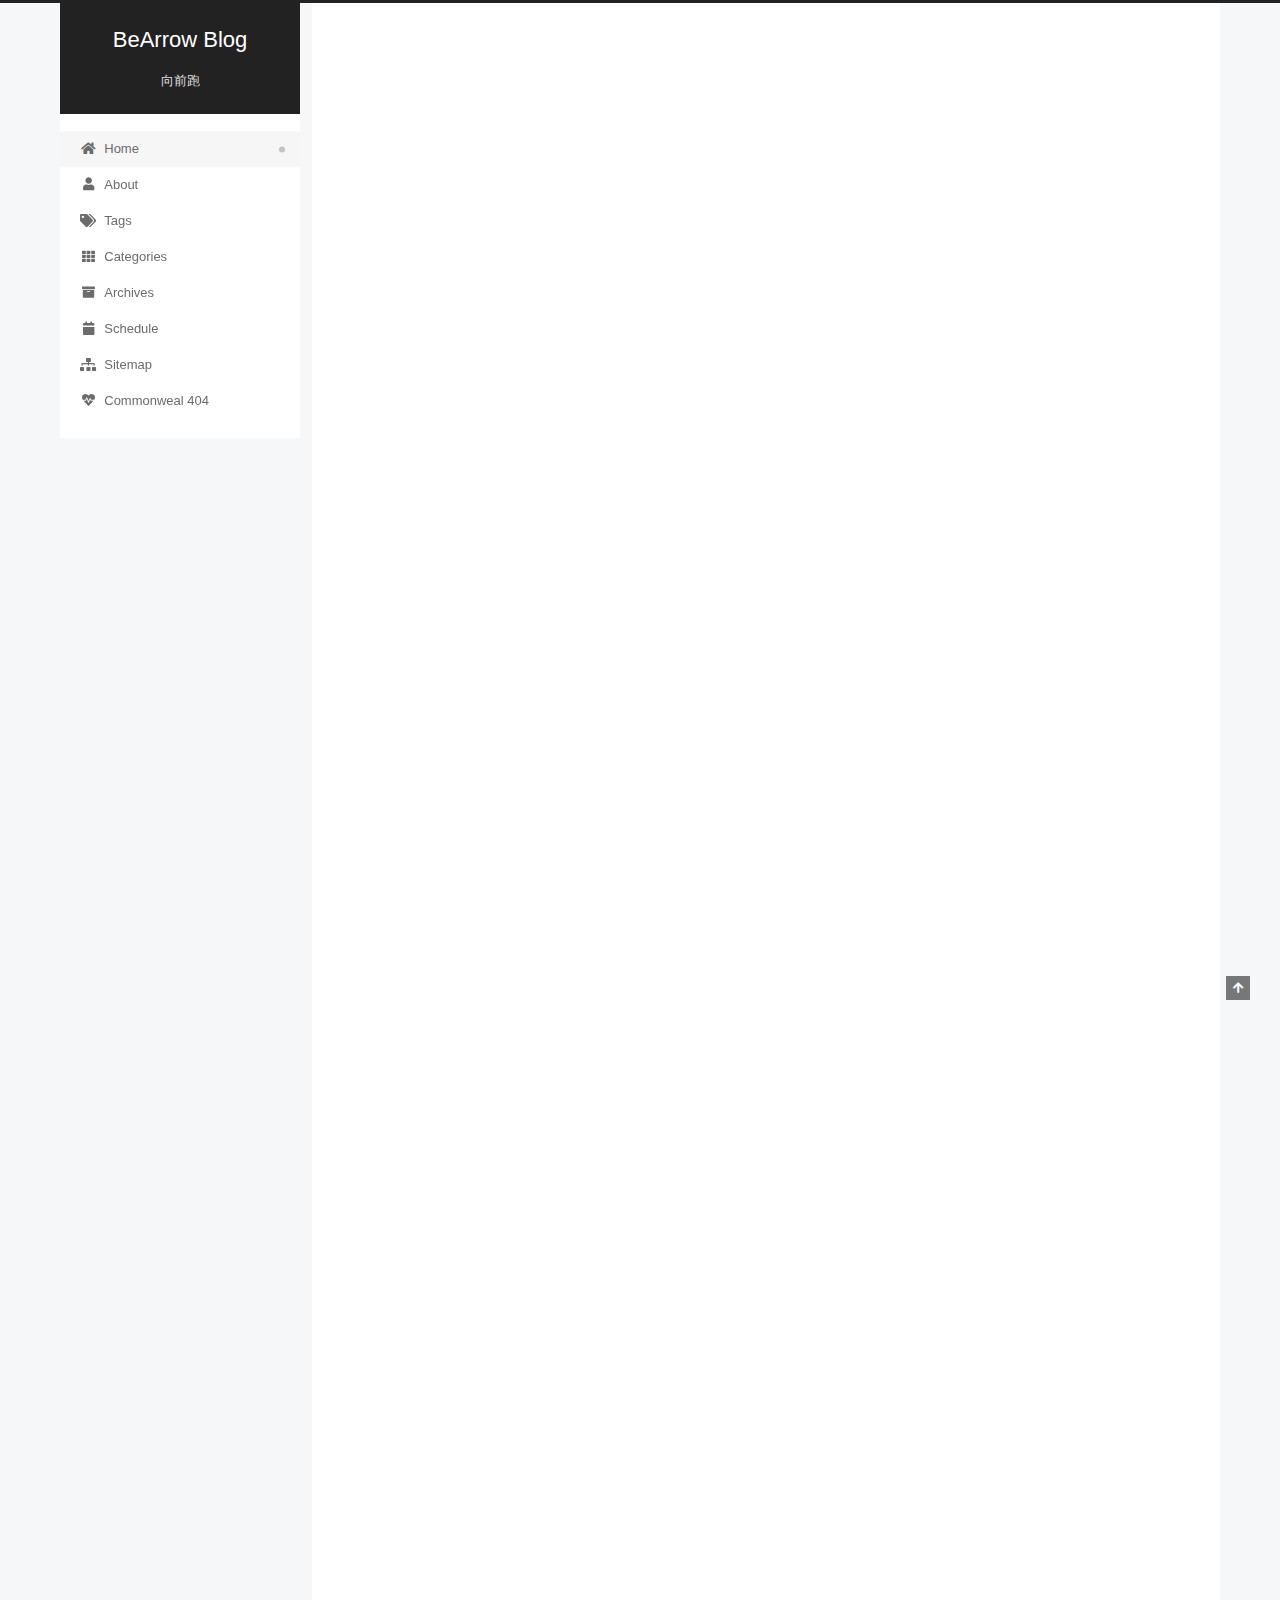
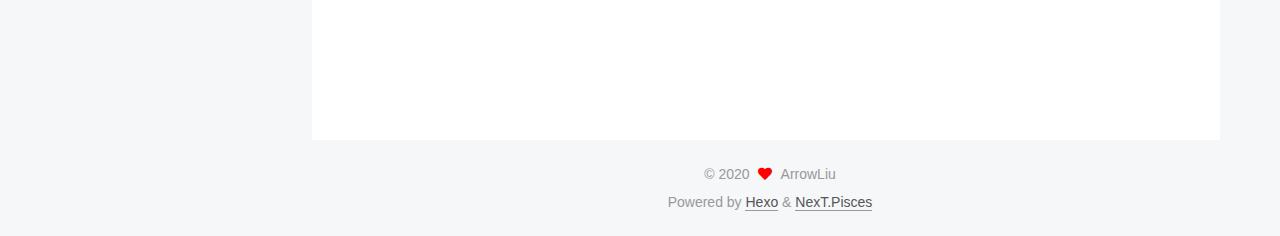
==== commit 2c76caae: "Site updated: 2020-05-06 04:01:46" ====
--- a/index.html
+++ b/index.html
@@ -17,7 +17,7 @@
 
 <script id="hexo-configurations">
     var NexT = window.NexT || {};
-    var CONFIG = {"hostname":"yoursite.com","root":"/","scheme":"Muse","version":"7.8.0","exturl":false,"sidebar":{"position":"left","display":"post","padding":18,"offset":12,"onmobile":false},"copycode":{"enable":false,"show_result":false,"style":null},"back2top":{"enable":true,"sidebar":false,"scrollpercent":false},"bookmark":{"enable":false,"color":"#222","save":"auto"},"fancybox":false,"mediumzoom":false,"lazyload":false,"pangu":false,"comments":{"style":"tabs","active":null,"storage":true,"lazyload":false,"nav":null},"algolia":{"hits":{"per_page":10},"labels":{"input_placeholder":"Search for Posts","hits_empty":"We didn't find any results for the search: ${query}","hits_stats":"${hits} results found in ${time} ms"}},"localsearch":{"enable":false,"trigger":"auto","top_n_per_article":1,"unescape":false,"preload":false},"motion":{"enable":true,"async":false,"transition":{"post_block":"fadeIn","post_header":"slideDownIn","post_body":"slideDownIn","coll_header":"slideLeftIn","sidebar":"slideUpIn"}}};
+    var CONFIG = {"hostname":"yoursite.com","root":"/","scheme":"Pisces","version":"7.8.0","exturl":false,"sidebar":{"position":"left","display":"post","padding":18,"offset":12,"onmobile":false},"copycode":{"enable":false,"show_result":false,"style":null},"back2top":{"enable":true,"sidebar":false,"scrollpercent":false},"bookmark":{"enable":false,"color":"#222","save":"auto"},"fancybox":false,"mediumzoom":false,"lazyload":false,"pangu":false,"comments":{"style":"tabs","active":null,"storage":true,"lazyload":false,"nav":null},"algolia":{"hits":{"per_page":10},"labels":{"input_placeholder":"Search for Posts","hits_empty":"We didn't find any results for the search: ${query}","hits_stats":"${hits} results found in ${time} ms"}},"localsearch":{"enable":false,"trigger":"auto","top_n_per_article":1,"unescape":false,"preload":false},"motion":{"enable":true,"async":false,"transition":{"post_block":"fadeIn","post_header":"slideDownIn","post_body":"slideDownIn","coll_header":"slideLeftIn","sidebar":"slideUpIn"}}};
   </script>
 
   <meta name="description" content="一只会编程的小虾米～～～">
@@ -122,9 +122,39 @@
     <a href="/" rel="section"><i class="fa fa-home fa-fw"></i>Home</a>
 
   </li>
+        <li class="menu-item menu-item-about">
+
+    <a href="/about/" rel="section"><i class="fa fa-user fa-fw"></i>About</a>
+
+  </li>
+        <li class="menu-item menu-item-tags">
+
+    <a href="/tags/" rel="section"><i class="fa fa-tags fa-fw"></i>Tags</a>
+
+  </li>
+        <li class="menu-item menu-item-categories">
+
+    <a href="/categories/" rel="section"><i class="fa fa-th fa-fw"></i>Categories</a>
+
+  </li>
         <li class="menu-item menu-item-archives">
 
     <a href="/archives/" rel="section"><i class="fa fa-archive fa-fw"></i>Archives</a>
+
+  </li>
+        <li class="menu-item menu-item-schedule">
+
+    <a href="/schedule/" rel="section"><i class="fa fa-calendar fa-fw"></i>Schedule</a>
+
+  </li>
+        <li class="menu-item menu-item-sitemap">
+
+    <a href="/sitemap.xml" rel="section"><i class="fa fa-sitemap fa-fw"></i>Sitemap</a>
+
+  </li>
+        <li class="menu-item menu-item-commonweal">
+
+    <a href="/404/" rel="section"><i class="fa fa-heartbeat fa-fw"></i>Commonweal 404</a>
 
   </li>
   </ul>
@@ -355,6 +385,17 @@
       </div>
   </nav>
 </div>
+  <div class="links-of-author motion-element">
+      <span class="links-of-author-item">
+        <a href="https://github.com/Thundervanguard" title="GitHub → https:&#x2F;&#x2F;github.com&#x2F;Thundervanguard" rel="noopener" target="_blank"><i class="fab fa-github fa-fw"></i>GitHub</a>
+      </span>
+      <span class="links-of-author-item">
+        <a href="mailto:2471214973@qq.com" title="E-Mail → mailto:2471214973@qq.com" rel="noopener" target="_blank"><i class="fa fa-envelope fa-fw"></i>E-Mail</a>
+      </span>
+      <span class="links-of-author-item">
+        <a href="https://weibo.com/%E7%88%B1%E7%BB%B4%E4%B8%80%E7%94%9F" title="Weibo → https:&#x2F;&#x2F;weibo.com&#x2F;爱维一生" rel="noopener" target="_blank"><i class="fab fa-weibo fa-fw"></i>Weibo</a>
+      </span>
+  </div>
 
 
 
@@ -383,7 +424,7 @@
   </span>
   <span class="author" itemprop="copyrightHolder">ArrowLiu</span>
 </div>
-  <div class="powered-by">Powered by <a href="https://hexo.io/" class="theme-link" rel="noopener" target="_blank">Hexo</a> & <a href="https://muse.theme-next.org/" class="theme-link" rel="noopener" target="_blank">NexT.Muse</a>
+  <div class="powered-by">Powered by <a href="https://hexo.io/" class="theme-link" rel="noopener" target="_blank">Hexo</a> & <a href="https://pisces.theme-next.org/" class="theme-link" rel="noopener" target="_blank">NexT.Pisces</a>
   </div>
 
         
@@ -409,7 +450,7 @@
 <script src="/js/motion.js"></script>
 
 
-<script src="/js/schemes/muse.js"></script>
+<script src="/js/schemes/pisces.js"></script>
 
 
 <script src="/js/next-boot.js"></script>
--- a/css/main.css
+++ b/css/main.css
@@ -1,5 +1,5 @@
 :root {
-  --body-bg-color: #fff;
+  --body-bg-color: #f5f7f9;
   --content-bg-color: #fff;
   --card-bg-color: #f5f5f5;
   --text-color: #555;
@@ -11,11 +11,11 @@
   --table-row-odd-bg-color: #f9f9f9;
   --table-row-hover-bg-color: #f5f5f5;
   --menu-item-bg-color: #f5f5f5;
-  --btn-default-bg: #222;
-  --btn-default-color: #fff;
-  --btn-default-border-color: #222;
-  --btn-default-hover-bg: #fff;
-  --btn-default-hover-color: #222;
+  --btn-default-bg: #fff;
+  --btn-default-color: #555;
+  --btn-default-border-color: #555;
+  --btn-default-hover-bg: #222;
+  --btn-default-hover-color: #fff;
   --btn-default-hover-border-color: #222;
 }
 html {
@@ -314,7 +314,7 @@
 .btn {
   background: var(--btn-default-bg);
   border: 2px solid var(--btn-default-border-color);
-  border-radius: 0;
+  border-radius: 2px;
   color: var(--btn-default-color);
   display: inline-block;
   font-size: 0.875em;
@@ -921,16 +921,16 @@
 }
 .main-inner {
   margin: 0 auto;
-  width: 700px;
+  width: calc(100% - 20px);
 }
 @media (min-width: 1200px) {
   .main-inner {
-    width: 800px;
+    width: 1160px;
   }
 }
 @media (min-width: 1600px) {
   .main-inner {
-    width: 900px;
+    width: 73%;
   }
 }
 @media (max-width: 767px) {
@@ -943,16 +943,16 @@
 }
 .header-inner {
   margin: 0 auto;
-  width: 700px;
+  width: calc(100% - 20px);
 }
 @media (min-width: 1200px) {
   .header-inner {
-    width: 800px;
+    width: 1160px;
   }
 }
 @media (min-width: 1600px) {
   .header-inner {
-    width: 900px;
+    width: 73%;
   }
 }
 .site-brand-container {
@@ -991,7 +991,7 @@
   margin: 0;
 }
 .site-subtitle {
-  color: #999;
+  color: #ddd;
   font-size: 0.8125em;
   margin: 10px 0;
 }
@@ -1136,22 +1136,22 @@
   display: inline-block;
 }
 .site-author-image {
-  border: 2px solid #333;
+  border: 1px solid #eee;
   display: block;
   margin: 0 auto;
-  max-width: 96px;
+  max-width: 120px;
   padding: 2px;
 }
 .site-author-name {
-  color: #f5f5f5;
-  font-weight: normal;
-  margin: 5px 0 0;
+  color: var(--text-color);
+  font-weight: 600;
+  margin: 0;
   text-align: center;
 }
 .site-description {
   color: #999;
-  font-size: 1em;
-  margin-top: 5px;
+  font-size: 0.8125em;
+  margin-top: 0;
   text-align: center;
 }
 .links-of-author {
@@ -1168,7 +1168,7 @@
 }
 .links-of-author a::before,
 .links-of-author span.exturl::before {
-  background: #551bff;
+  background: #5bffd2;
   border-radius: 50%;
   content: ' ';
   display: inline-block;
@@ -1246,7 +1246,7 @@
 }
 .sidebar-nav li {
   border-bottom: 1px solid transparent;
-  color: #666;
+  color: var(--text-color);
   cursor: pointer;
   display: inline-block;
   font-size: 0.875em;
@@ -1255,14 +1255,14 @@
   margin-left: 10px;
 }
 .sidebar-nav li:hover {
-  color: #f5f5f5;
+  color: #fc6423;
 }
 .sidebar-nav .sidebar-nav-active {
-  border-bottom-color: #87daff;
-  color: #87daff;
+  border-bottom-color: #fc6423;
+  color: #fc6423;
 }
 .sidebar-nav .sidebar-nav-active:hover {
-  color: #87daff;
+  color: #fc6423;
 }
 .sidebar-panel {
   display: none;
@@ -1291,7 +1291,7 @@
   }
 }
 .sidebar-toggle:hover .toggle-line {
-  background: #87daff;
+  background: #fc6423;
 }
 .post-toc {
   font-size: 0.875em;
@@ -1330,14 +1330,14 @@
   display: block;
 }
 .post-toc .nav .active > a {
-  border-bottom-color: #87daff;
-  color: #87daff;
+  border-bottom-color: #fc6423;
+  color: #fc6423;
 }
 .post-toc .nav .active-current > a {
-  color: #87daff;
+  color: #fc6423;
 }
 .post-toc .nav .active-current > a:hover {
-  color: #87daff;
+  color: #fc6423;
 }
 .site-state {
   display: flex;
@@ -1352,20 +1352,20 @@
   padding: 0 15px;
 }
 .site-state-item:not(:first-child) {
-  border-left: 1px solid #333;
+  border-left: 1px solid #eee;
 }
 .site-state-item a {
   border-bottom: none;
 }
 .site-state-item-count {
   display: block;
-  font-size: 1.25em;
+  font-size: 1em;
   font-weight: 600;
   text-align: center;
 }
 .site-state-item-name {
-  color: inherit;
-  font-size: 0.875em;
+  color: #999;
+  font-size: 0.8125em;
 }
 .footer {
   color: #999;
@@ -1382,16 +1382,16 @@
   box-sizing: border-box;
   margin: 0 auto;
   text-align: center;
-  width: 700px;
+  width: calc(100% - 20px);
 }
 @media (min-width: 1200px) {
   .footer-inner {
-    width: 800px;
+    width: 1160px;
   }
 }
 @media (min-width: 1600px) {
   .footer-inner {
-    width: 900px;
+    width: 73%;
   }
 }
 .languages {
@@ -1489,7 +1489,7 @@
   color: #fff;
   cursor: pointer;
   left: 30px;
-  opacity: 1;
+  opacity: 0.6;
   padding: 0 6px;
   position: fixed;
   transition-property: bottom;
@@ -1500,10 +1500,10 @@
   display: none;
 }
 .back-to-top:hover {
-  color: #87daff;
+  color: #fc6423;
 }
 .back-to-top.back-to-top-on {
-  bottom: 19px;
+  bottom: 30px;
 }
 @media (max-width: 991px) {
   .back-to-top {
@@ -2139,151 +2139,301 @@
 .tag-cloud a:hover {
   color: var(--link-hover-color) !important;
 }
-@media (max-width: 767px) {
-  .header-inner,
-  .main-inner,
+.header {
+  margin: 0 auto;
+  position: relative;
+  width: calc(100% - 20px);
+}
+@media (min-width: 1200px) {
+  .header {
+    width: 1160px;
+  }
+}
+@media (min-width: 1600px) {
+  .header {
+    width: 73%;
+  }
+}
+@media (max-width: 991px) {
+  .header {
+    width: auto;
+  }
+}
+.header-inner {
+  background: var(--content-bg-color);
+  border-radius: initial;
+  box-shadow: initial;
+  overflow: hidden;
+  padding: 0;
+  position: absolute;
+  top: 0;
+  width: 240px;
+}
+@media (min-width: 1200px) {
+  .header-inner {
+    width: 240px;
+  }
+}
+@media (max-width: 991px) {
+  .header-inner {
+    border-radius: initial;
+    position: relative;
+    width: auto;
+  }
+}
+.main-inner {
+  align-items: flex-start;
+  display: flex;
+  justify-content: space-between;
+  flex-direction: row-reverse;
+}
+@media (max-width: 991px) {
+  .main-inner {
+    width: auto;
+  }
+}
+.content-wrap {
+  background: var(--content-bg-color);
+  border-radius: initial;
+  box-shadow: initial;
+  box-sizing: border-box;
+  padding: 40px;
+  width: calc(100% - 252px);
+}
+@media (max-width: 991px) {
+  .content-wrap {
+    border-radius: initial;
+    padding: 20px;
+    width: 100%;
+  }
+}
+.footer-inner {
+  padding-left: 260px;
+}
+.back-to-top {
+  left: auto;
+  right: 30px;
+}
+@media (max-width: 991px) {
+  .back-to-top {
+    right: 20px;
+  }
+}
+@media (max-width: 991px) {
   .footer-inner {
+    padding-left: 0;
+    padding-right: 0;
     width: auto;
   }
 }
-.header-inner {
-  padding-top: 100px;
-}
-@media (max-width: 767px) {
-  .header-inner {
-    padding-top: 50px;
-  }
-}
-.main-inner {
-  padding-bottom: 60px;
-}
-.content {
-  padding-top: 70px;
-}
-@media (max-width: 767px) {
-  .content {
-    padding-top: 35px;
-  }
-}
-embed {
+.site-brand-container {
+  background: #222;
+}
+@media (max-width: 991px) {
+  .site-brand-container {
+    box-shadow: 0 0 16px rgba(0,0,0,0.5);
+  }
+}
+.site-meta {
+  padding: 20px 0;
+}
+.brand {
+  padding: 0;
+}
+.site-subtitle {
+  margin: 10px 10px 0;
+}
+.custom-logo-image {
+  margin-top: 20px;
+}
+@media (max-width: 991px) {
+  .custom-logo-image {
+    display: none;
+  }
+}
+@media (min-width: 768px) and (max-width: 991px) {
+  .site-nav-toggle,
+  .site-nav-right {
+    display: flex;
+    flex-direction: column;
+    justify-content: center;
+  }
+}
+.site-nav-toggle .toggle,
+.site-nav-right .toggle {
+  color: #fff;
+}
+.site-nav-toggle .toggle .toggle-line,
+.site-nav-right .toggle .toggle-line {
+  background: #fff;
+}
+@media (min-width: 768px) and (max-width: 991px) {
+  .site-nav {
+    display: none;
+  }
+}
+.menu .menu-item {
   display: block;
-  margin: 0 auto 25px auto;
-}
-.custom-logo .site-meta-headline {
-  text-align: center;
-}
-.custom-logo .site-title {
-  color: #222;
-  margin: 10px auto 0;
-}
-.custom-logo .site-title a {
-  border: 0;
-}
-.custom-logo-image {
-  background: #fff;
-  margin: 0 auto;
-  max-width: 150px;
-  padding: 5px;
-}
-.brand {
-  background: var(--btn-default-bg);
-}
-@media (max-width: 767px) {
-  .site-nav {
-    border-bottom: 1px solid #ddd;
-    border-top: 1px solid #ddd;
-    left: 0;
-    margin: 0;
-    padding: 0;
-    width: 100%;
-  }
-}
-@media (max-width: 767px) {
-  .menu {
-    text-align: left;
-  }
-}
-.menu-item-active a,
-.menu .menu-item a:hover,
-.menu .menu-item span.exturl:hover {
-  background: transparent;
-  border-bottom: 1px solid var(--link-hover-color) !important;
-}
-@media (max-width: 767px) {
-  .menu-item-active a,
-  .menu .menu-item a:hover,
-  .menu .menu-item span.exturl:hover {
-    border-bottom: 1px dotted #ddd !important;
-  }
-}
-@media (max-width: 767px) {
-  .menu .menu-item {
-    margin: 0 10px;
-  }
+  margin: 0;
 }
 .menu .menu-item a,
 .menu .menu-item span.exturl {
-  border-bottom: 1px solid transparent;
-}
-@media (max-width: 767px) {
-  .menu .menu-item a,
-  .menu .menu-item span.exturl {
-    padding: 5px 10px;
-  }
-}
-@media (min-width: 768px) {
-  .menu .menu-item .fa,
-  .menu .menu-item .fab,
-  .menu .menu-item .far,
-  .menu .menu-item .fas {
-    display: block;
-    line-height: 2;
-    margin-right: 0;
-    width: 100%;
+  padding: 5px 20px;
+  position: relative;
+  text-align: left;
+  transition-property: background-color;
+}
+@media (max-width: 991px) {
+  .menu .menu-item.menu-item-search {
+    display: none;
   }
 }
 .menu .menu-item .badge {
-  background: #eee;
-  padding: 1px 4px;
+  background: #ccc;
+  border-radius: 10px;
+  color: #fff;
+  float: right;
+  padding: 2px 5px;
+  text-shadow: 1px 1px 0 rgba(0,0,0,0.1);
+  vertical-align: middle;
+}
+.main-menu .menu-item-active a::after {
+  background: #bbb;
+  border-radius: 50%;
+  content: ' ';
+  height: 6px;
+  margin-top: -3px;
+  position: absolute;
+  right: 15px;
+  top: 50%;
+  width: 6px;
 }
 .sub-menu {
-  margin: 10px 0;
+  background: var(--content-bg-color);
+  border-bottom: 1px solid #ddd;
+  margin: 0;
+  padding: 6px 0;
 }
 .sub-menu .menu-item {
   display: inline-block;
 }
+.sub-menu .menu-item a,
+.sub-menu .menu-item span.exturl {
+  background: transparent;
+  margin: 5px 10px;
+  padding: initial;
+}
+.sub-menu .menu-item a:hover,
+.sub-menu .menu-item span.exturl:hover {
+  background: transparent;
+  color: #fc6423;
+}
+.sub-menu .menu-item-active a {
+  border-bottom-color: #fc6423;
+  color: #fc6423;
+}
+.sub-menu .menu-item-active a:hover {
+  border-bottom-color: #fc6423;
+}
 .sidebar {
-  left: -320px;
-}
-.sidebar.sidebar-active {
-  left: 0;
-}
-.sidebar {
-  width: 320px;
-  z-index: 1200;
-  transition-delay: 0s;
-  transition-duration: 0.2s;
-  transition-timing-function: ease-out;
-}
-.sidebar a,
-.sidebar span.exturl {
-  border-bottom-color: #555;
-  color: #999;
-}
-.sidebar a:hover,
-.sidebar span.exturl:hover {
-  border-bottom-color: #eee;
-  color: #eee;
-}
-.links-of-blogroll-item {
-  padding: 2px 10px;
-}
-.links-of-blogroll-item a,
-.links-of-blogroll-item span.exturl {
+  background: var(--body-bg-color);
+  box-shadow: none;
+  margin-top: 100%;
+  position: static;
+  width: 240px;
+}
+@media (max-width: 991px) {
+  .sidebar {
+    display: none;
+  }
+}
+.sidebar-toggle {
+  display: none;
+}
+.sidebar-inner {
+  background: var(--content-bg-color);
+  border-radius: initial;
+  box-shadow: initial;
+  box-sizing: border-box;
+  color: var(--text-color);
+  width: 240px;
+  opacity: 0;
+}
+.sidebar-inner.affix {
+  position: fixed;
+  top: 12px;
+}
+.sidebar-inner.affix-bottom {
+  position: absolute;
+}
+.site-state-item {
+  padding: 0 10px;
+}
+.sidebar-button {
+  border-bottom: 1px dotted #ccc;
+  border-top: 1px dotted #ccc;
+  margin-top: 10px;
+  text-align: center;
+}
+.sidebar-button a {
+  border: 0;
+  color: #fc6423;
+  display: block;
+}
+.sidebar-button a:hover {
+  background: none;
+  border: 0;
+  color: #e34603;
+}
+.sidebar-button a:hover .fa,
+.sidebar-button a:hover .fab,
+.sidebar-button a:hover .far,
+.sidebar-button a:hover .fas {
+  color: #e34603;
+}
+.links-of-author {
+  display: flex;
+  flex-wrap: wrap;
+  margin-top: 10px;
+  justify-content: center;
+}
+.links-of-author-item {
+  margin: 5px 0 0;
+  width: 50%;
+}
+.links-of-author-item a,
+.links-of-author-item span.exturl {
   box-sizing: border-box;
   display: inline-block;
-  max-width: 280px;
+  margin-bottom: 0;
+  margin-right: 0;
+  max-width: 216px;
   overflow: hidden;
+  padding: 0 5px;
   text-overflow: ellipsis;
   white-space: nowrap;
 }
+.links-of-author-item a,
+.links-of-author-item span.exturl {
+  border-bottom: none;
+  display: block;
+  text-decoration: none;
+}
+.links-of-author-item a::before,
+.links-of-author-item span.exturl::before {
+  display: none;
+}
+.links-of-author-item a:hover,
+.links-of-author-item span.exturl:hover {
+  background: var(--body-bg-color);
+  border-radius: 4px;
+}
+.links-of-author-item .fa,
+.links-of-author-item .fab,
+.links-of-author-item .far,
+.links-of-author-item .fas {
+  margin-right: 2px;
+}
+.links-of-blogroll-item {
+  padding: 0;
+}
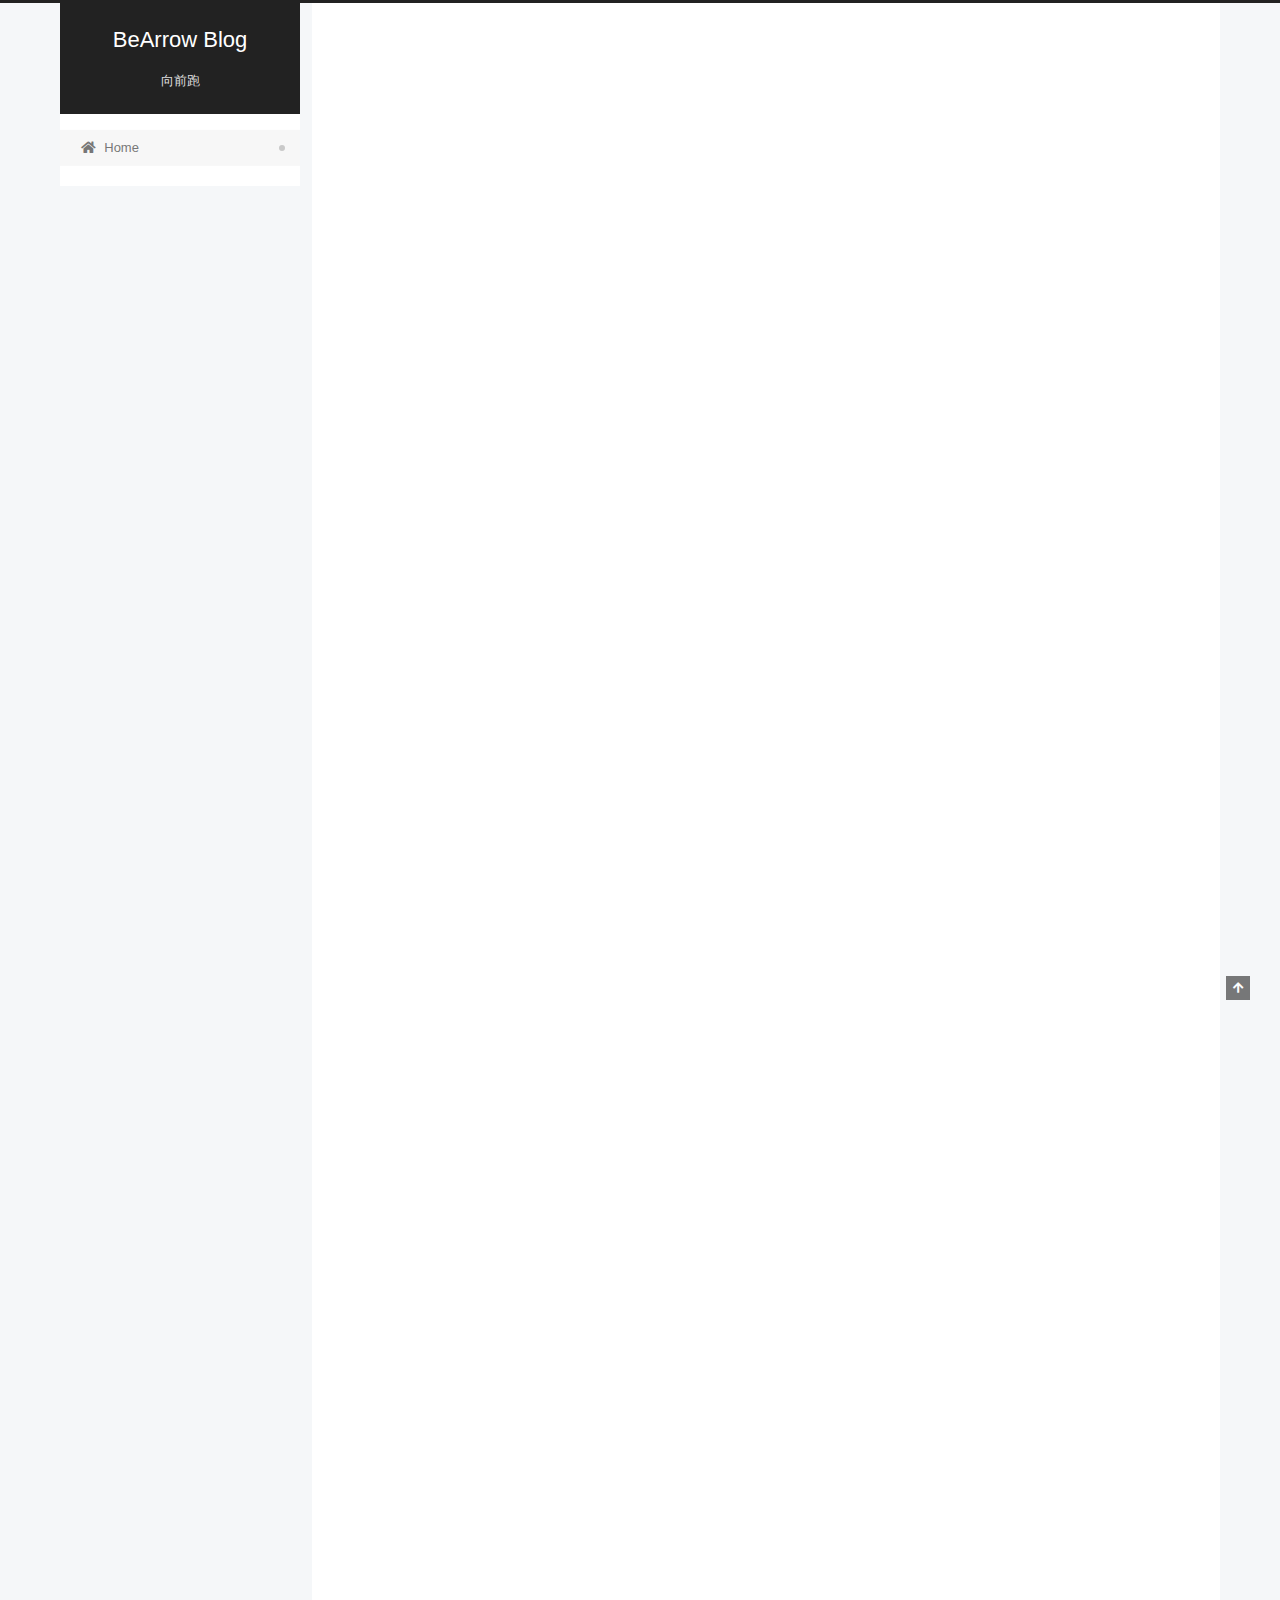
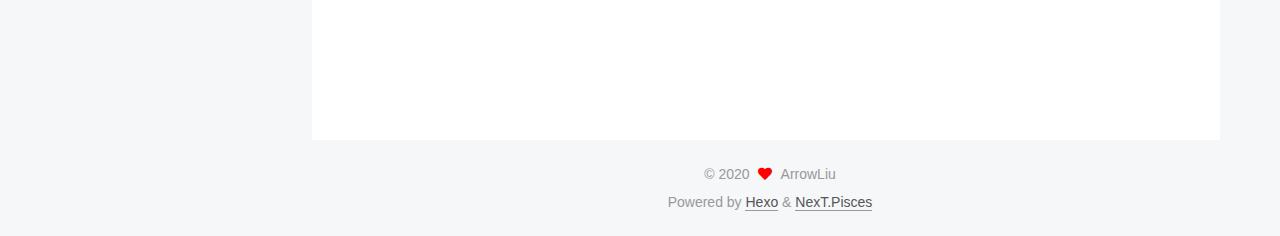
==== commit 26996f6a: "Site updated: 2020-05-06 04:16:21" ====
--- a/index.html
+++ b/index.html
@@ -120,41 +120,6 @@
         <li class="menu-item menu-item-home">
 
     <a href="/" rel="section"><i class="fa fa-home fa-fw"></i>Home</a>
-
-  </li>
-        <li class="menu-item menu-item-about">
-
-    <a href="/about/" rel="section"><i class="fa fa-user fa-fw"></i>About</a>
-
-  </li>
-        <li class="menu-item menu-item-tags">
-
-    <a href="/tags/" rel="section"><i class="fa fa-tags fa-fw"></i>Tags</a>
-
-  </li>
-        <li class="menu-item menu-item-categories">
-
-    <a href="/categories/" rel="section"><i class="fa fa-th fa-fw"></i>Categories</a>
-
-  </li>
-        <li class="menu-item menu-item-archives">
-
-    <a href="/archives/" rel="section"><i class="fa fa-archive fa-fw"></i>Archives</a>
-
-  </li>
-        <li class="menu-item menu-item-schedule">
-
-    <a href="/schedule/" rel="section"><i class="fa fa-calendar fa-fw"></i>Schedule</a>
-
-  </li>
-        <li class="menu-item menu-item-sitemap">
-
-    <a href="/sitemap.xml" rel="section"><i class="fa fa-sitemap fa-fw"></i>Sitemap</a>
-
-  </li>
-        <li class="menu-item menu-item-commonweal">
-
-    <a href="/404/" rel="section"><i class="fa fa-heartbeat fa-fw"></i>Commonweal 404</a>
 
   </li>
   </ul>
@@ -377,8 +342,7 @@
 <div class="site-state-wrap motion-element">
   <nav class="site-state">
       <div class="site-state-item site-state-posts">
-          <a href="/archives/">
-        
+          <a href="/archives">
           <span class="site-state-item-count">2</span>
           <span class="site-state-item-name">posts</span>
         </a>
--- a/css/main.css
+++ b/css/main.css
@@ -1168,7 +1168,7 @@
 }
 .links-of-author a::before,
 .links-of-author span.exturl::before {
-  background: #5bffd2;
+  background: #86a798;
   border-radius: 50%;
   content: ' ';
   display: inline-block;
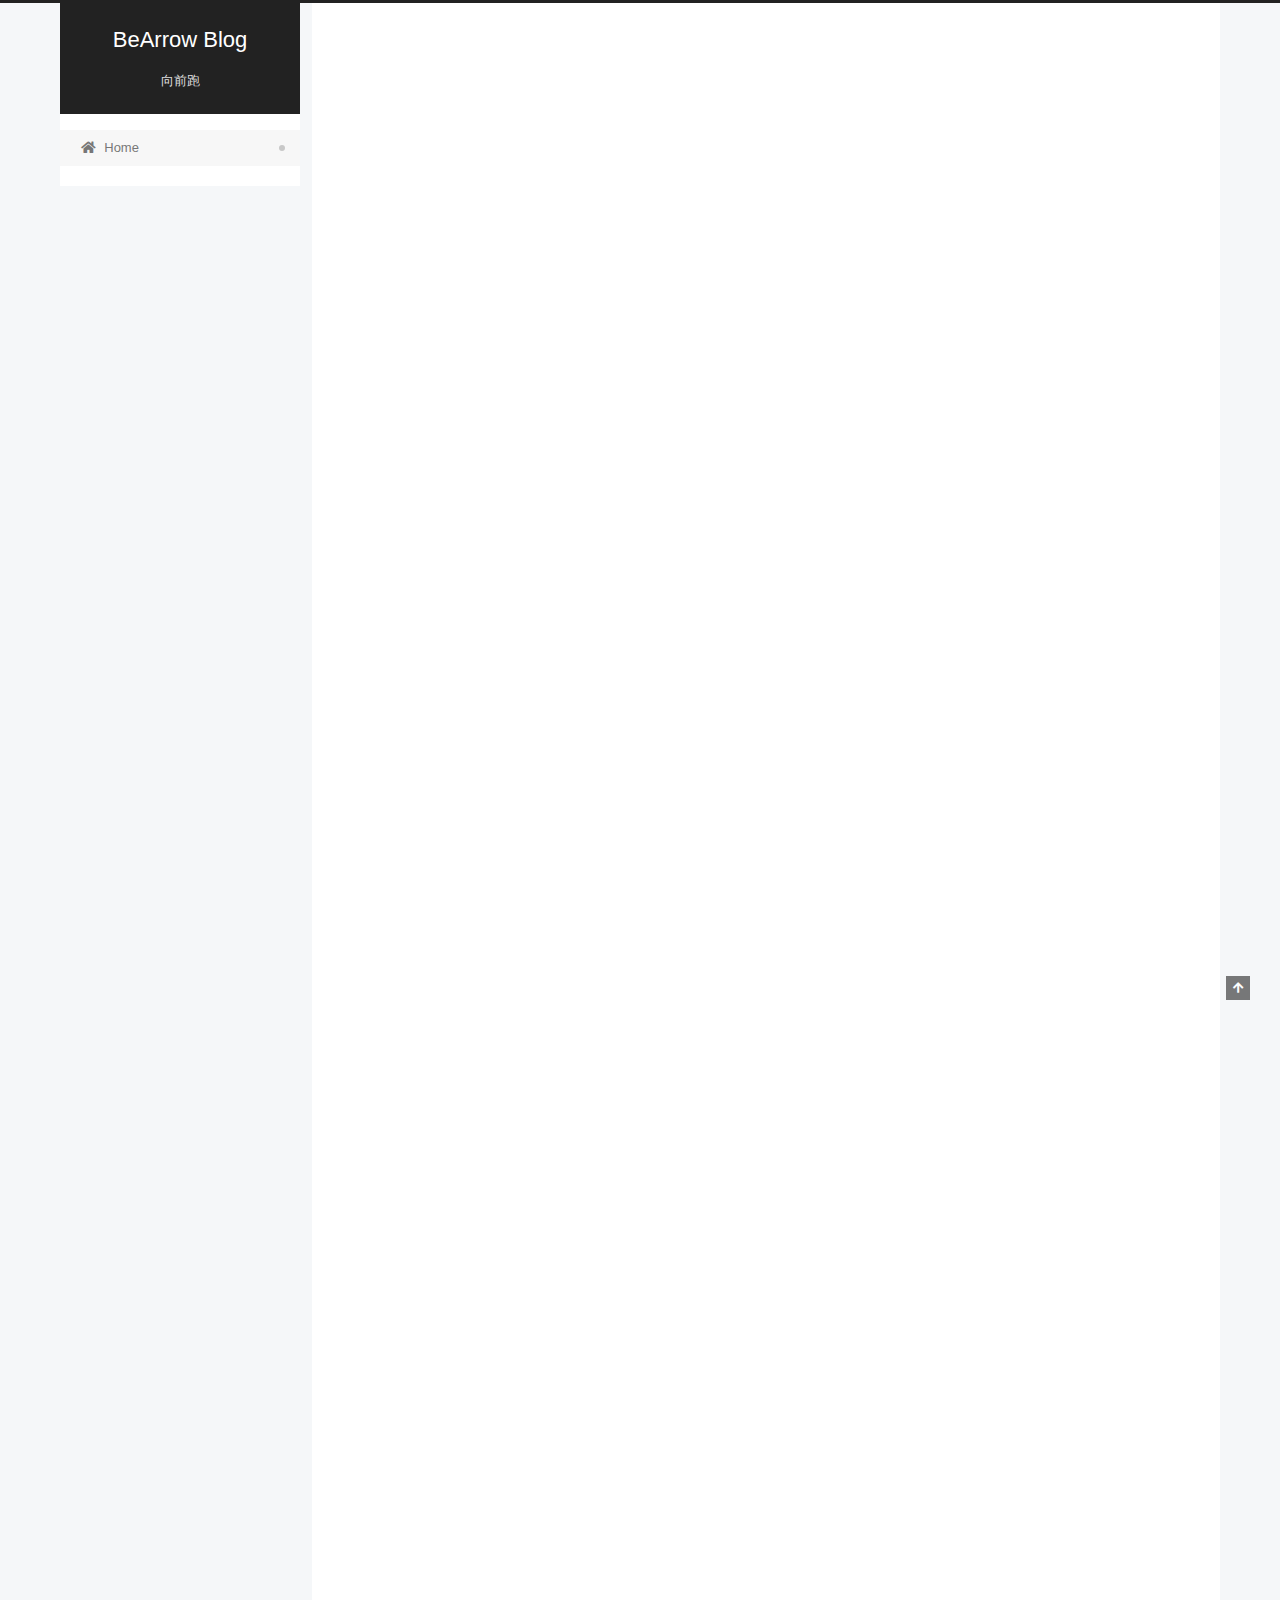
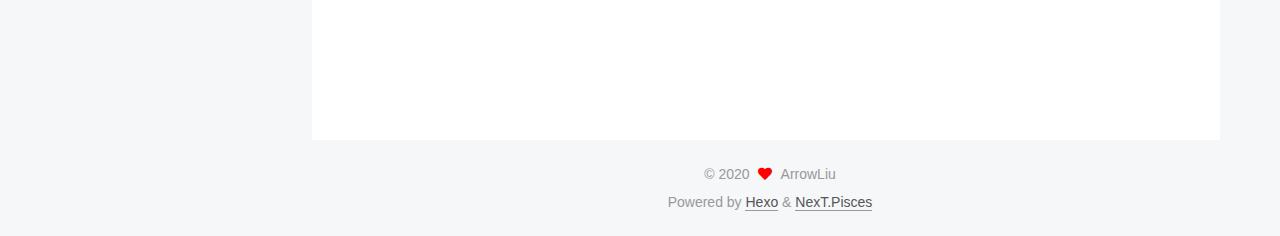
==== commit 727d8de5: "Site updated: 2020-05-06 04:22:16" ====
--- a/index.html
+++ b/index.html
@@ -152,7 +152,7 @@
     <link itemprop="mainEntityOfPage" href="http://yoursite.com/child/2020/05/05/my-First-blog/">
 
     <span hidden itemprop="author" itemscope itemtype="http://schema.org/Person">
-      <meta itemprop="image" content="/images/avatar.gif">
+      <meta itemprop="image" content="/images/kobe01.jpg">
       <meta itemprop="name" content="ArrowLiu">
       <meta itemprop="description" content="一只会编程的小虾米～～～">
     </span>
@@ -215,7 +215,7 @@
     <link itemprop="mainEntityOfPage" href="http://yoursite.com/child/2020/05/05/hello-world/">
 
     <span hidden itemprop="author" itemscope itemtype="http://schema.org/Person">
-      <meta itemprop="image" content="/images/avatar.gif">
+      <meta itemprop="image" content="/images/kobe01.jpg">
       <meta itemprop="name" content="ArrowLiu">
       <meta itemprop="description" content="一只会编程的小虾米～～～">
     </span>
@@ -336,6 +336,8 @@
 
       <div class="site-overview-wrap sidebar-panel">
         <div class="site-author motion-element" itemprop="author" itemscope itemtype="http://schema.org/Person">
+    <img class="site-author-image" itemprop="image" alt="ArrowLiu"
+      src="/images/kobe01.jpg">
   <p class="site-author-name" itemprop="name">ArrowLiu</p>
   <div class="site-description" itemprop="description">一只会编程的小虾米～～～</div>
 </div>
--- a/css/main.css
+++ b/css/main.css
@@ -1168,7 +1168,7 @@
 }
 .links-of-author a::before,
 .links-of-author span.exturl::before {
-  background: #86a798;
+  background: #dbe2ff;
   border-radius: 50%;
   content: ' ';
   display: inline-block;
